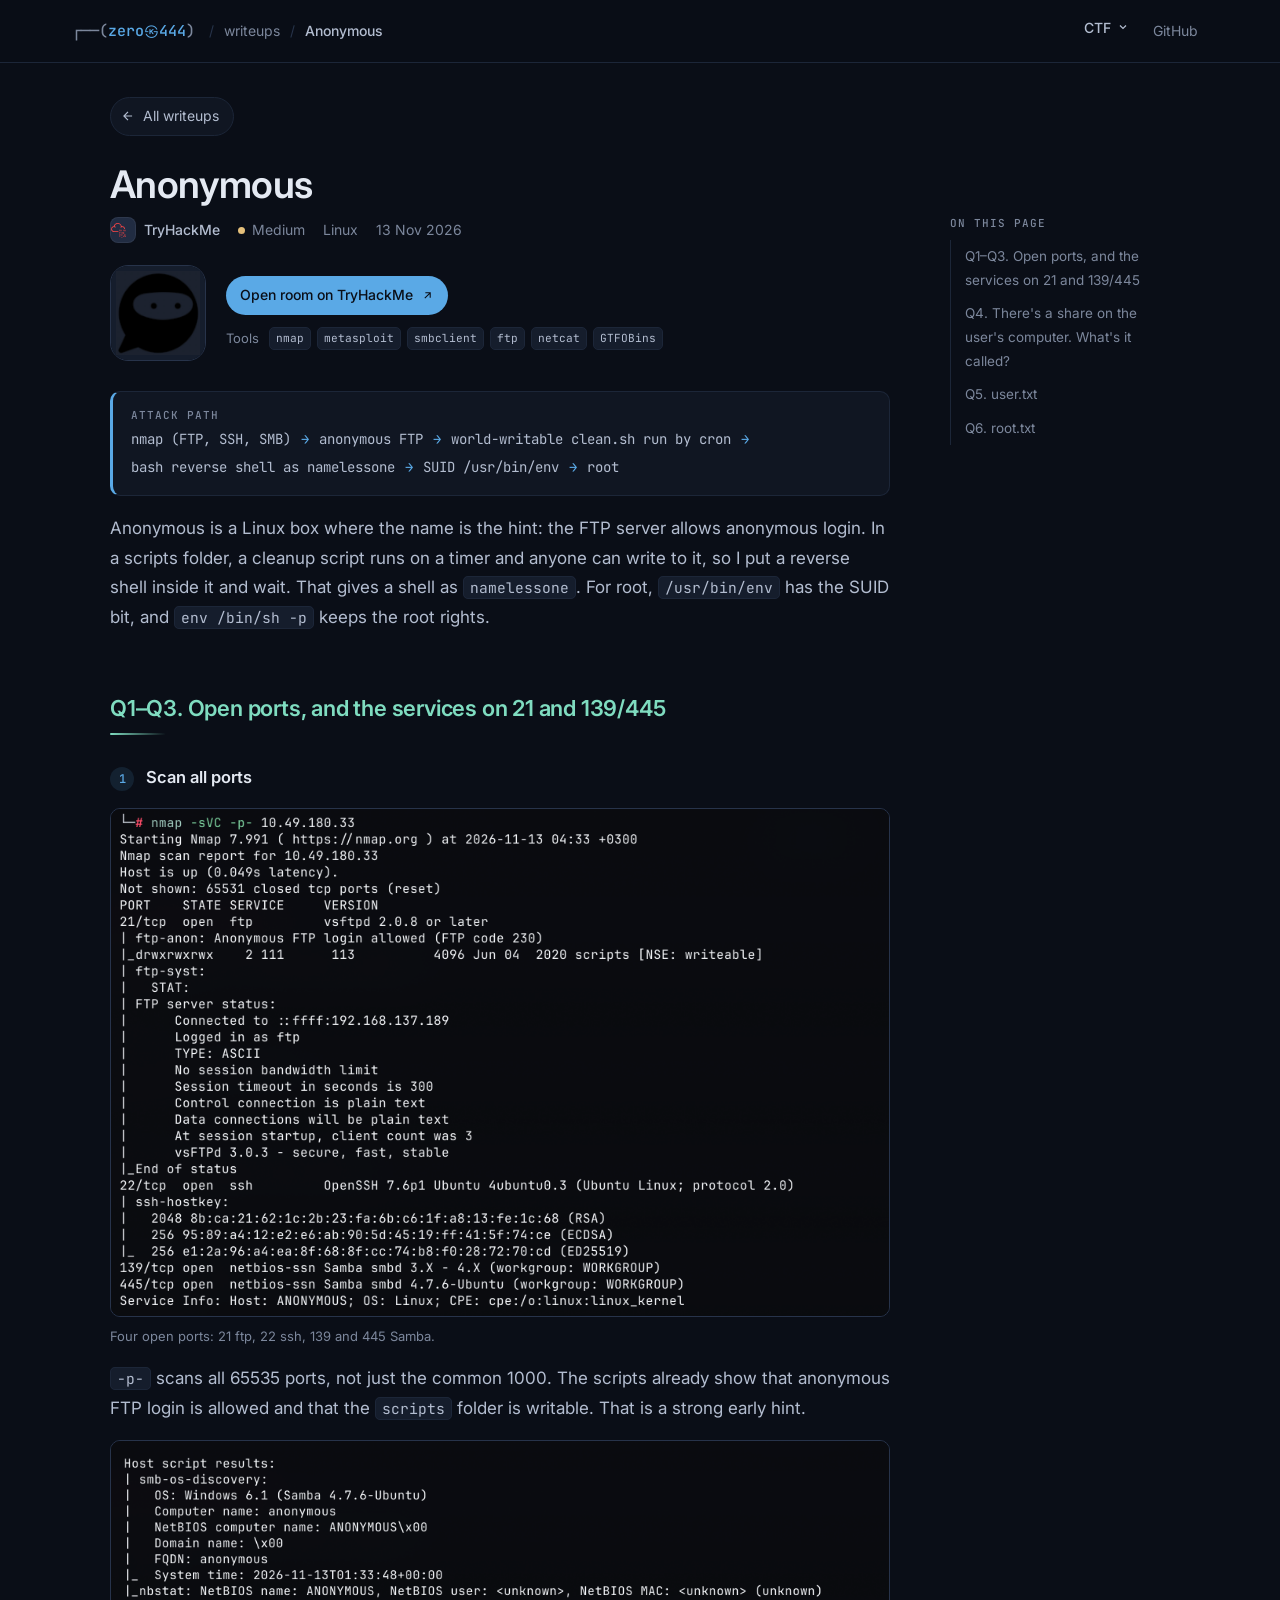
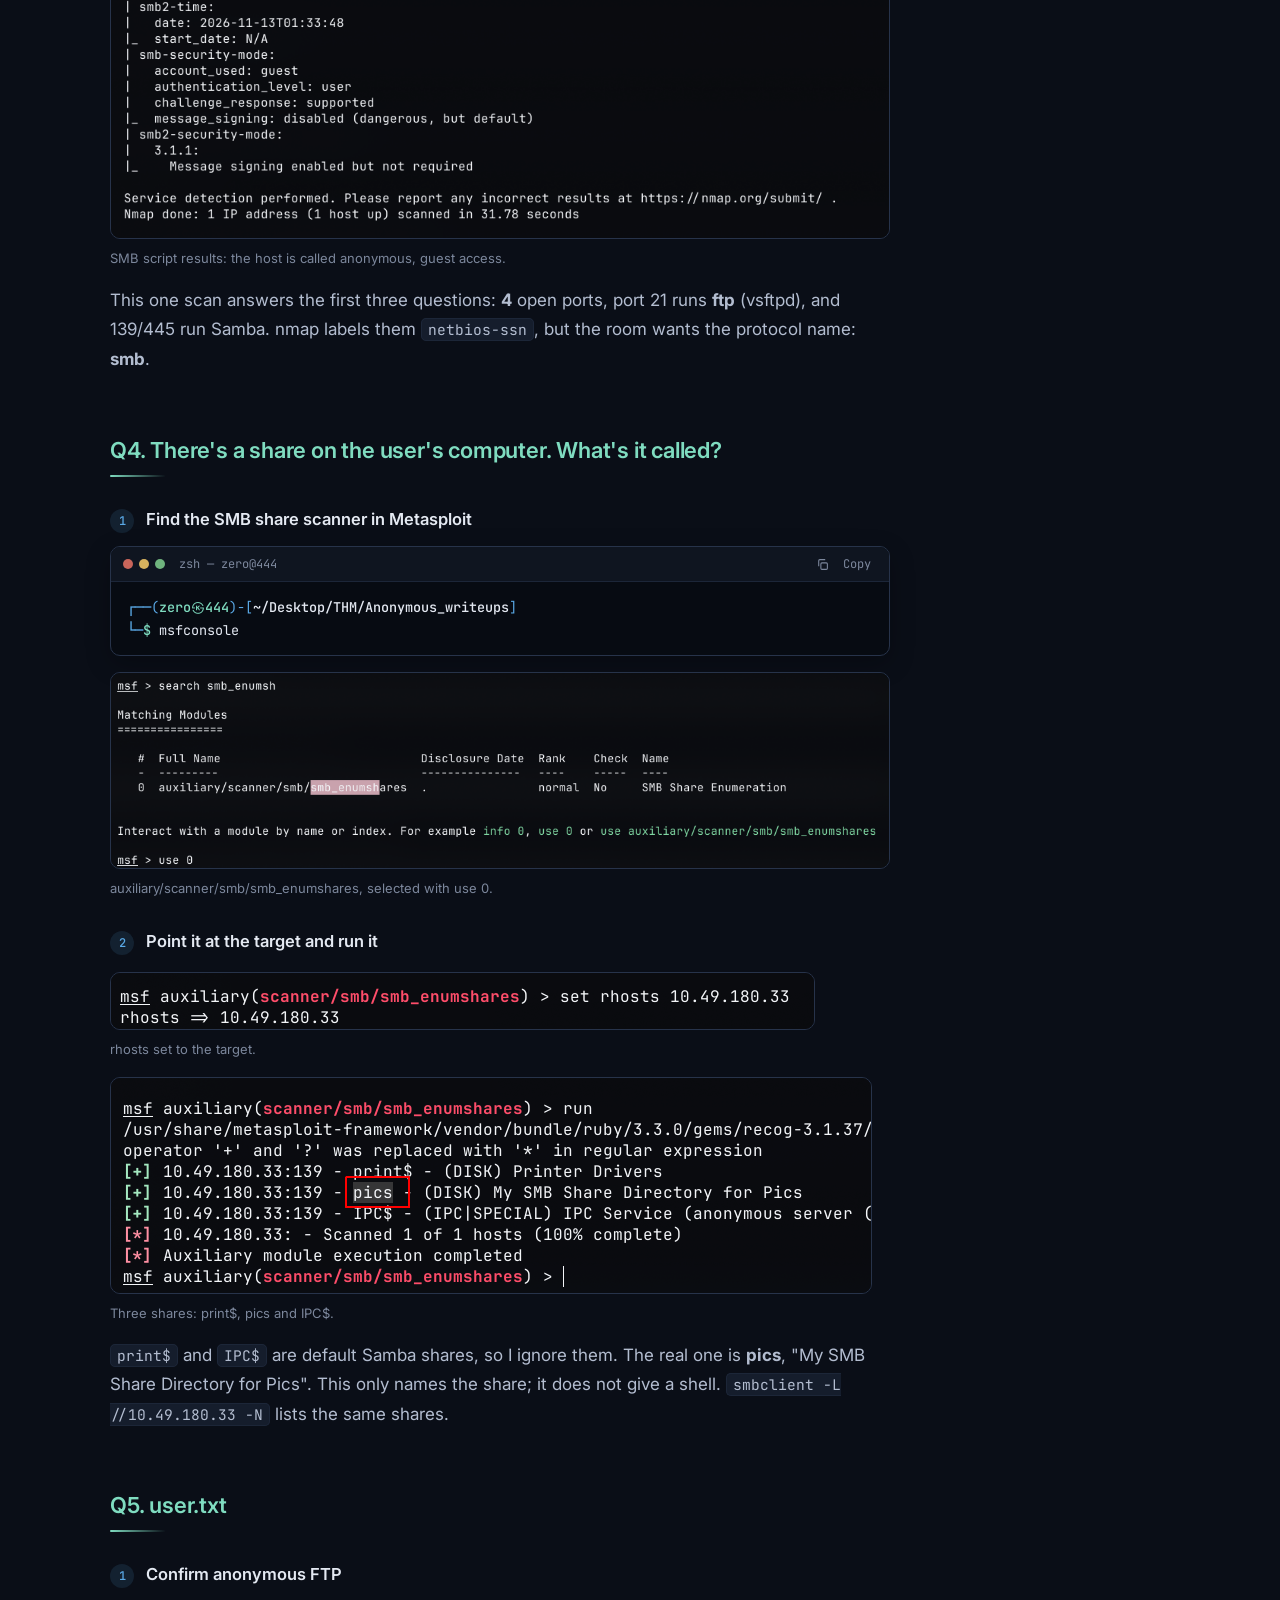
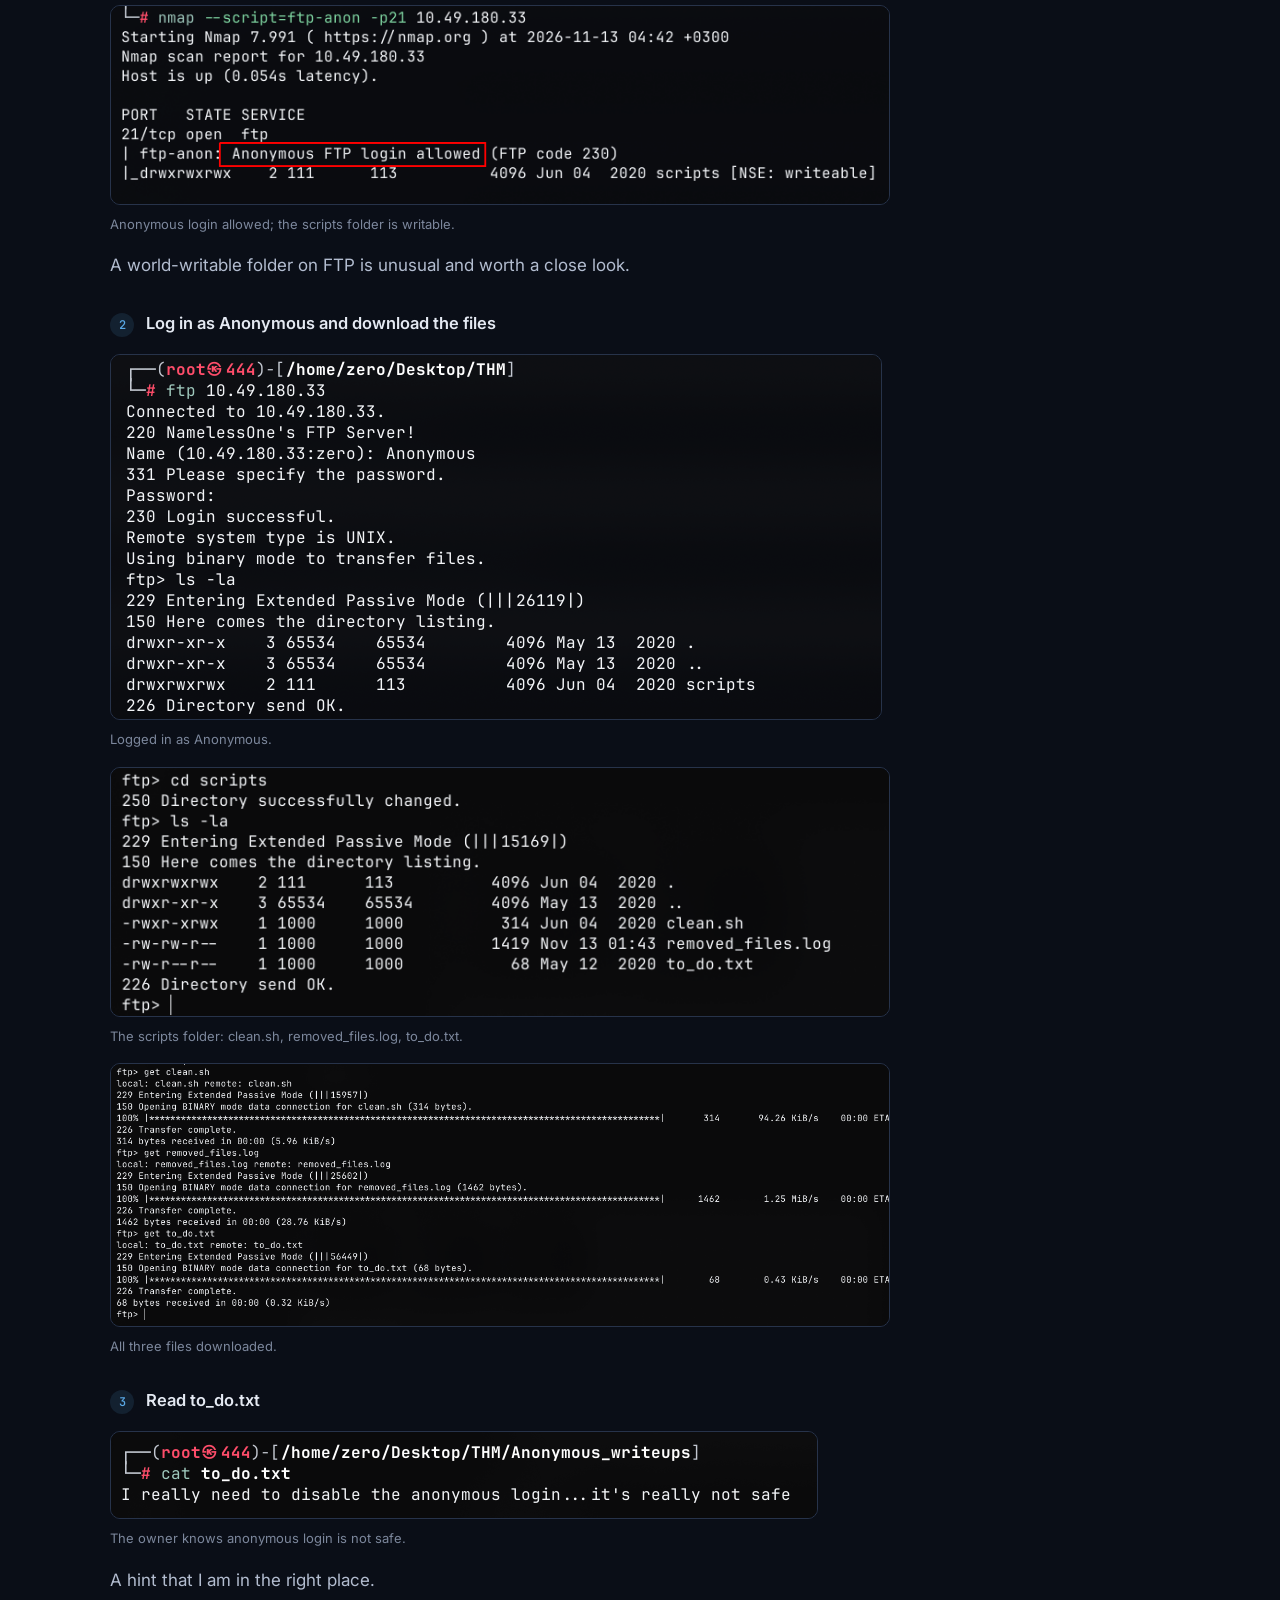
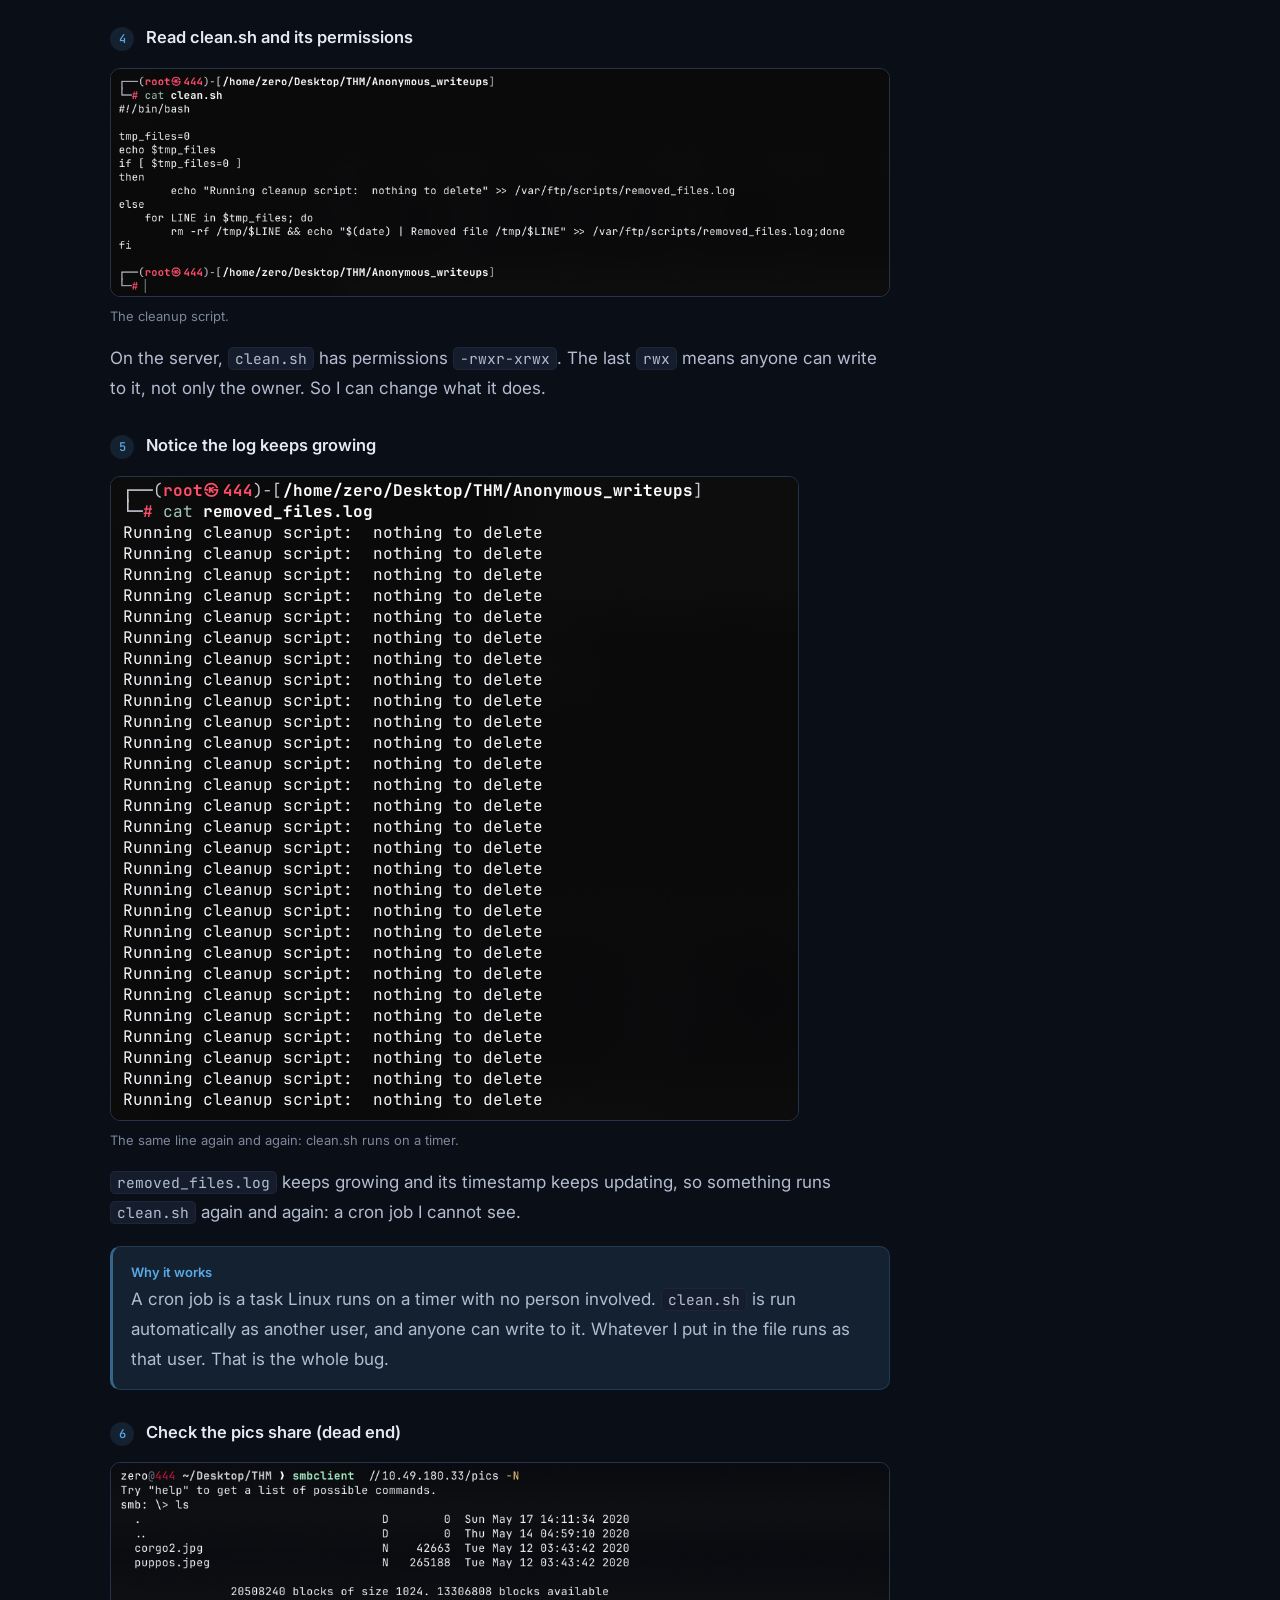
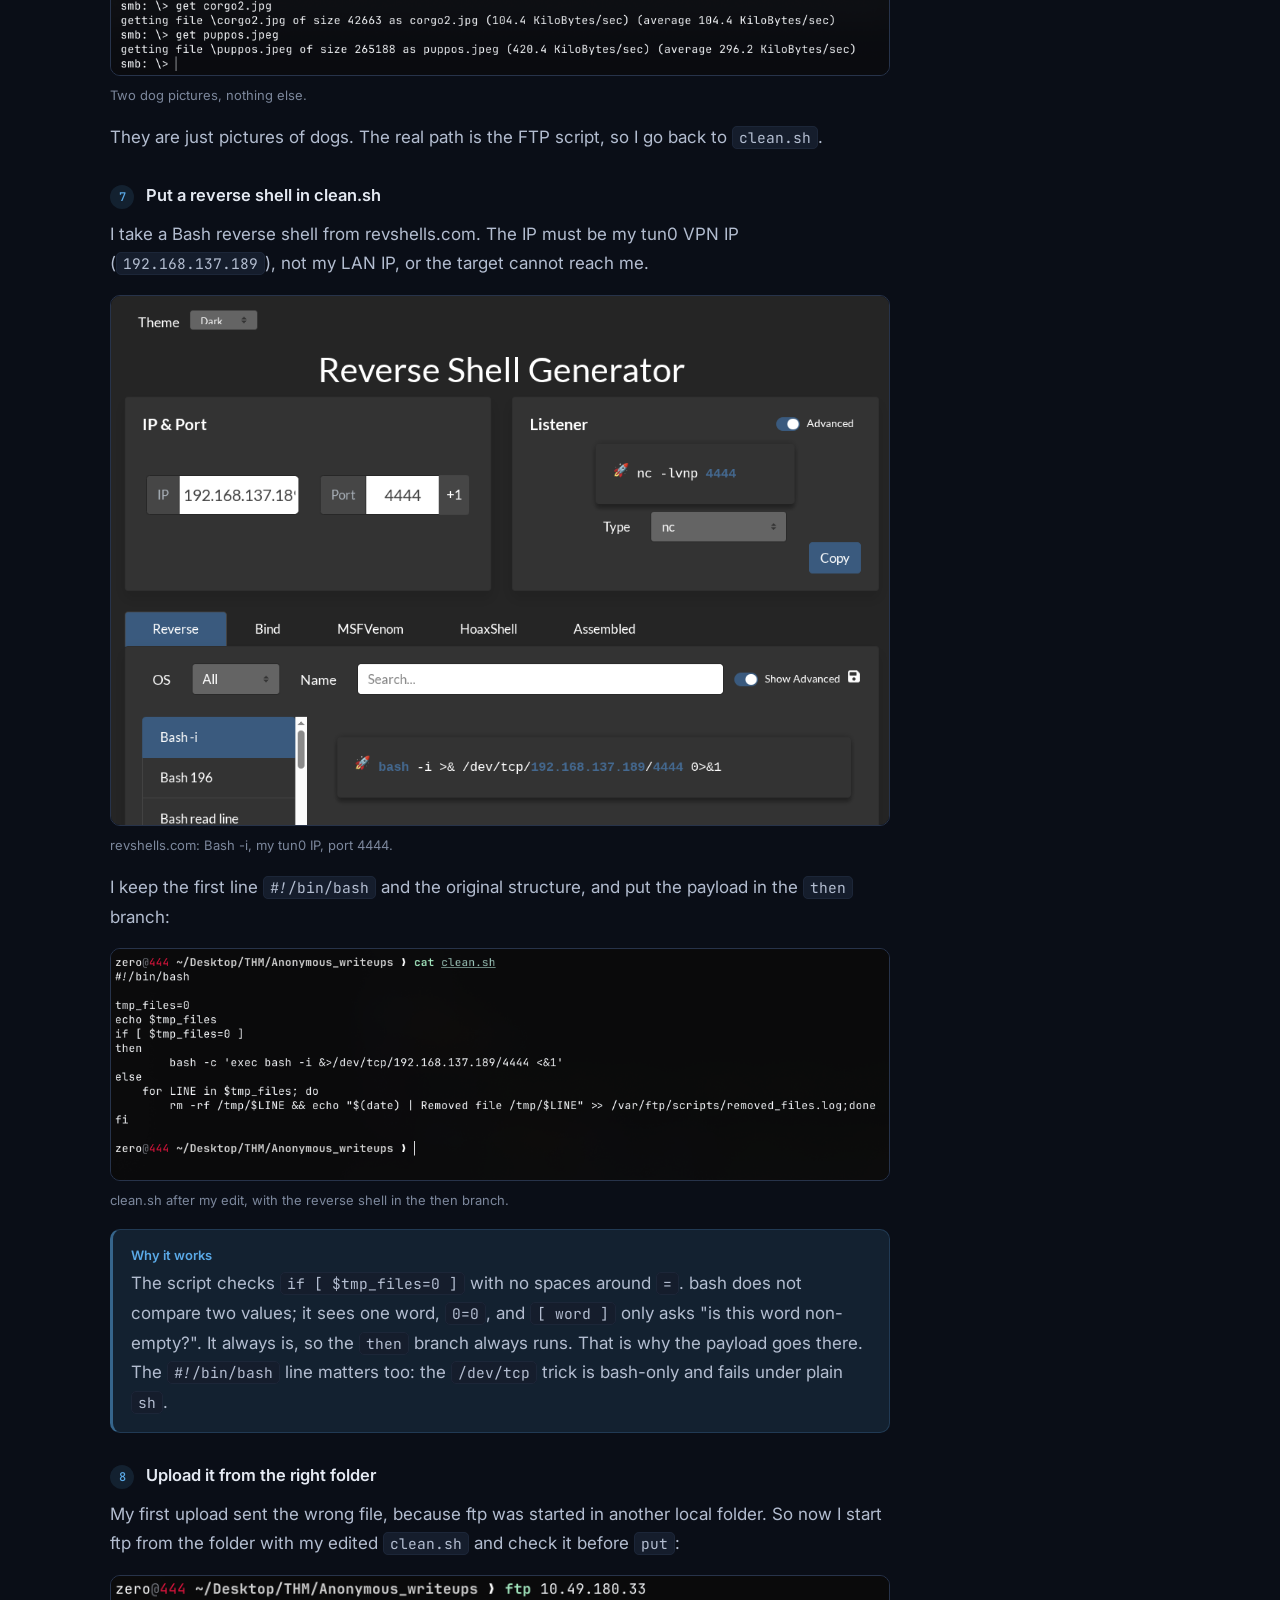
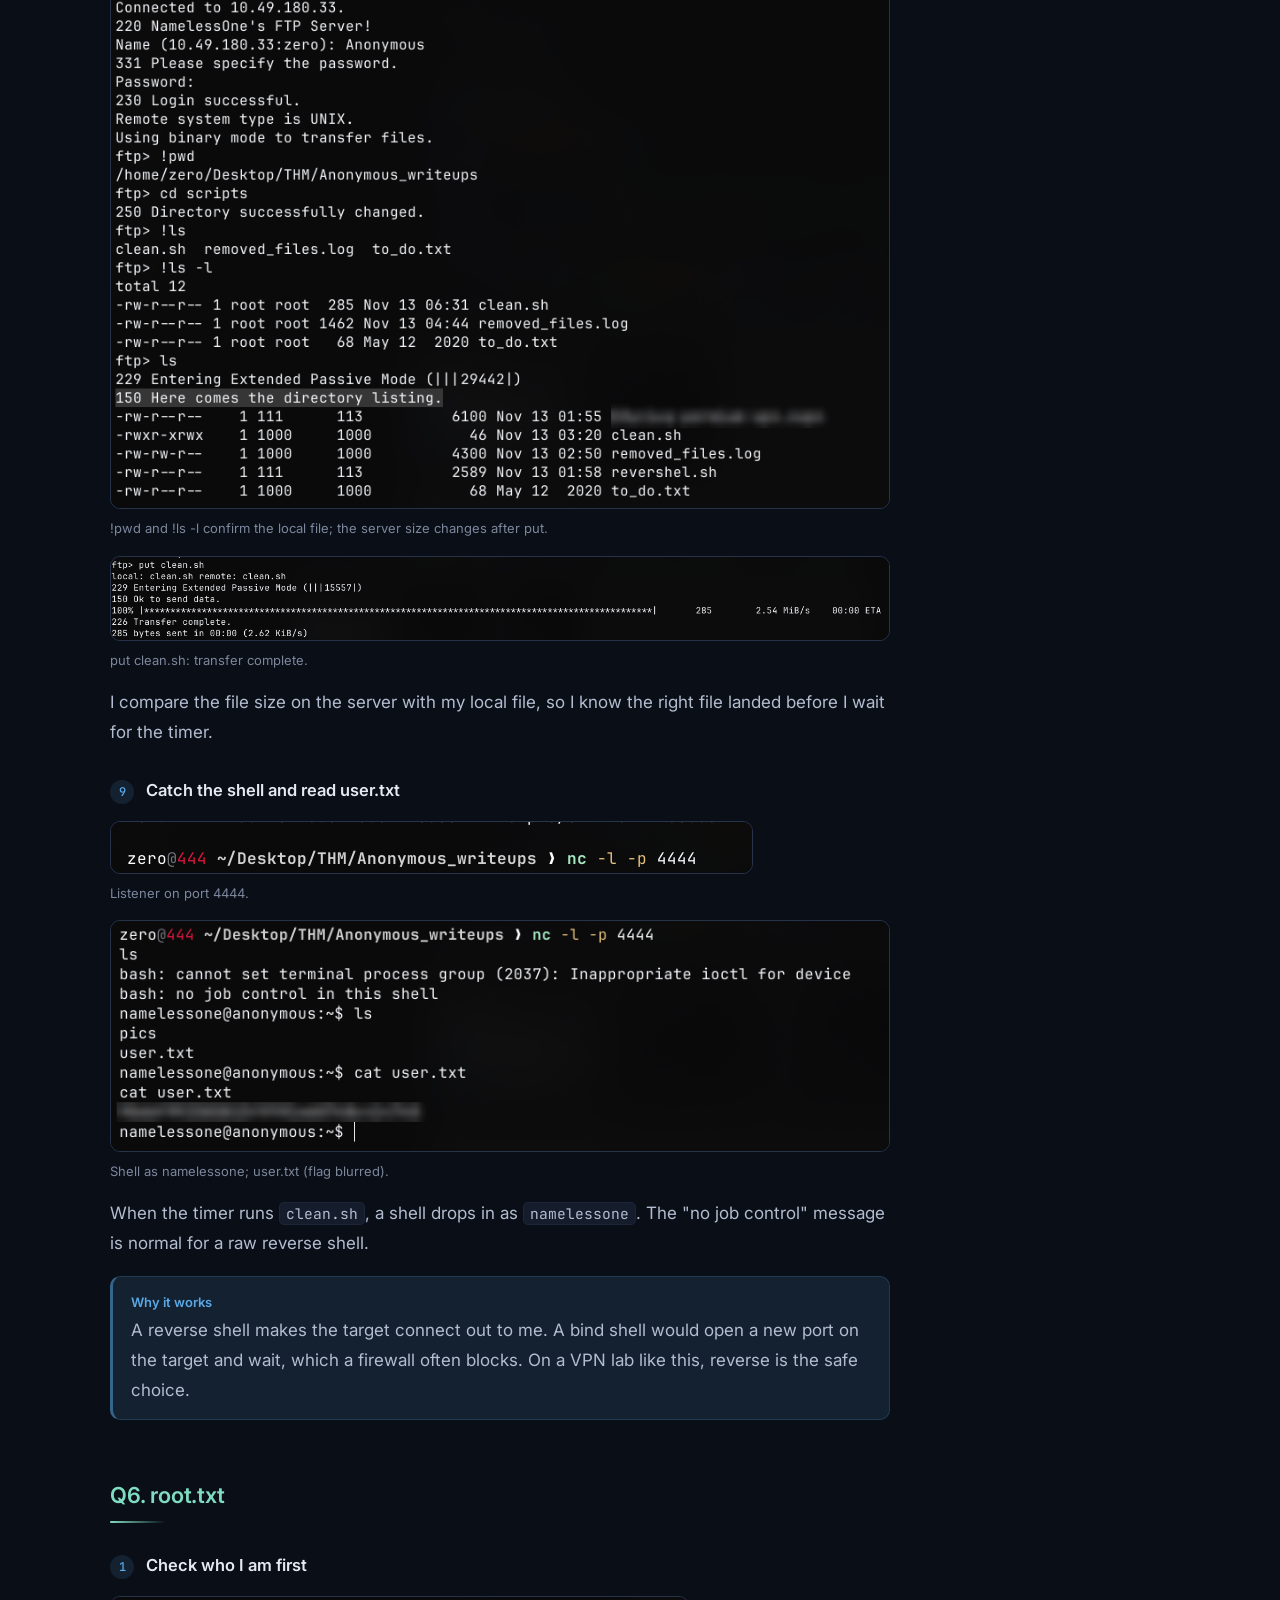
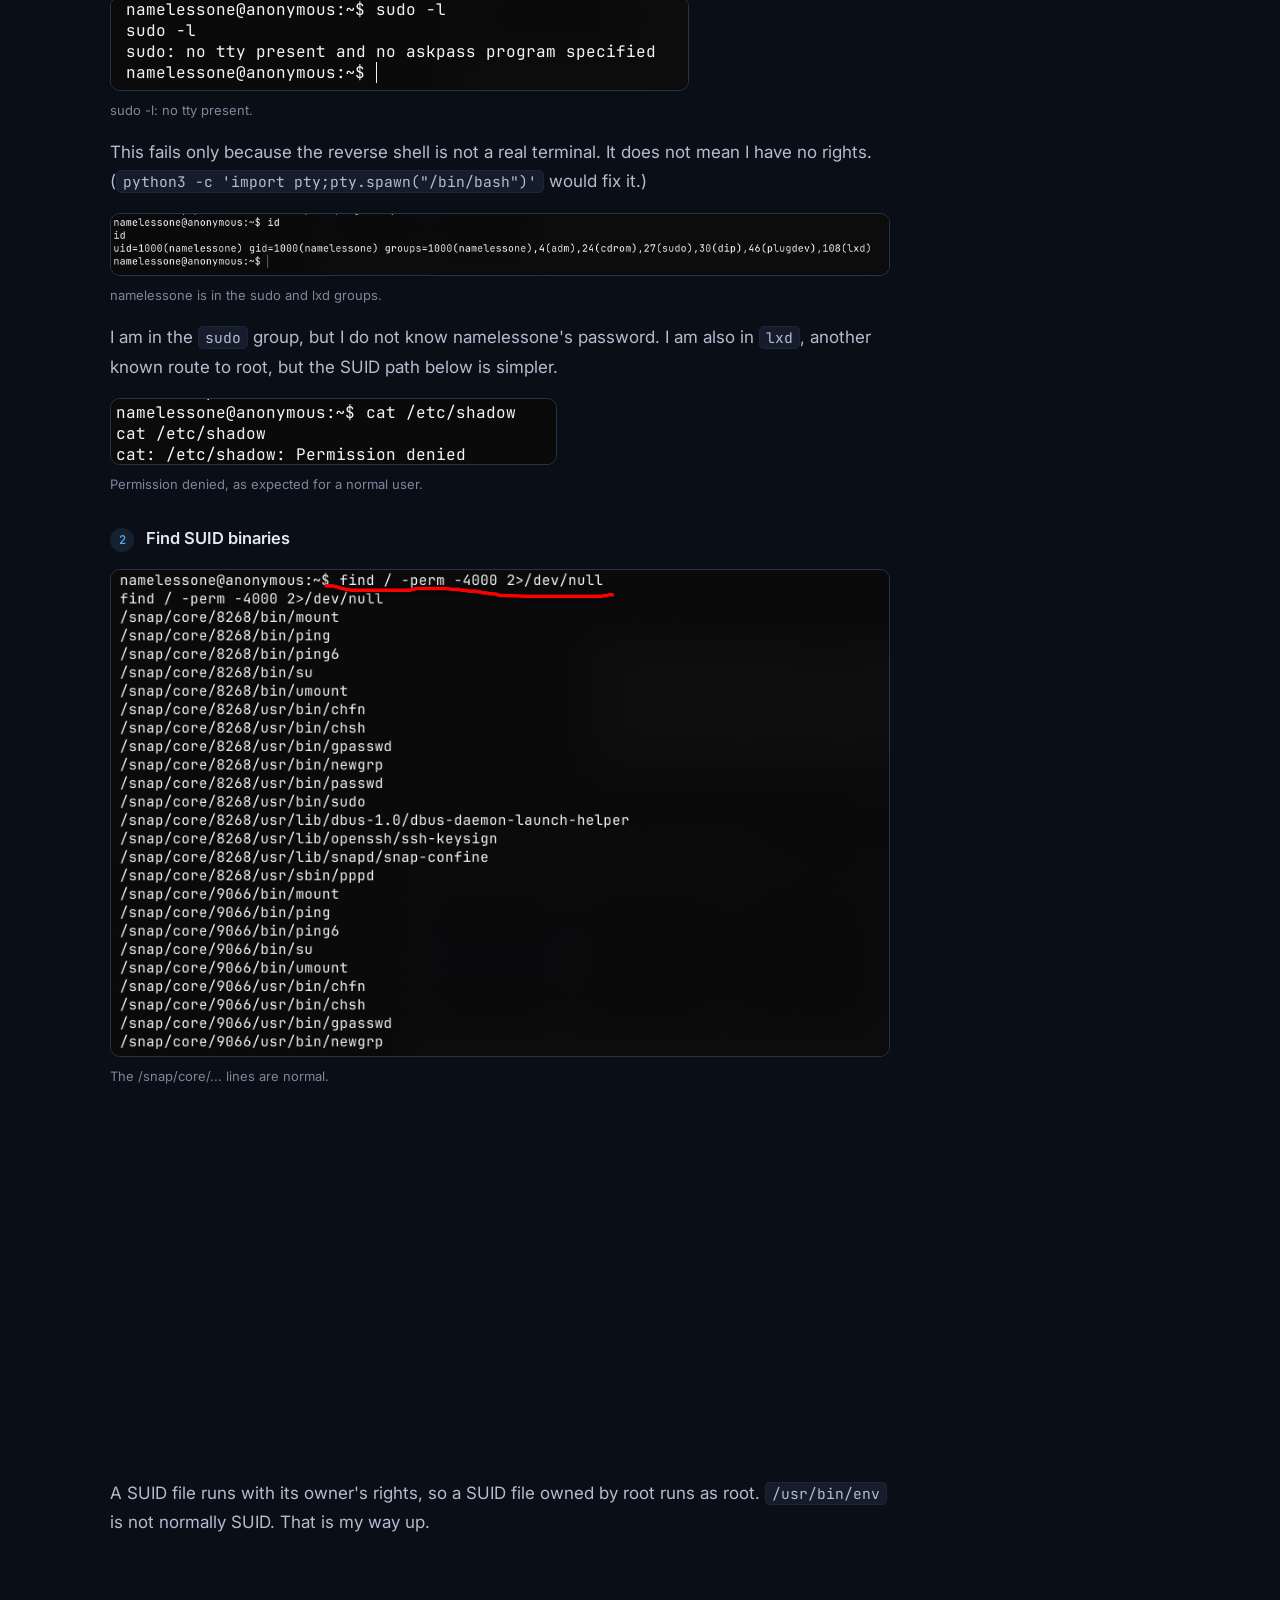
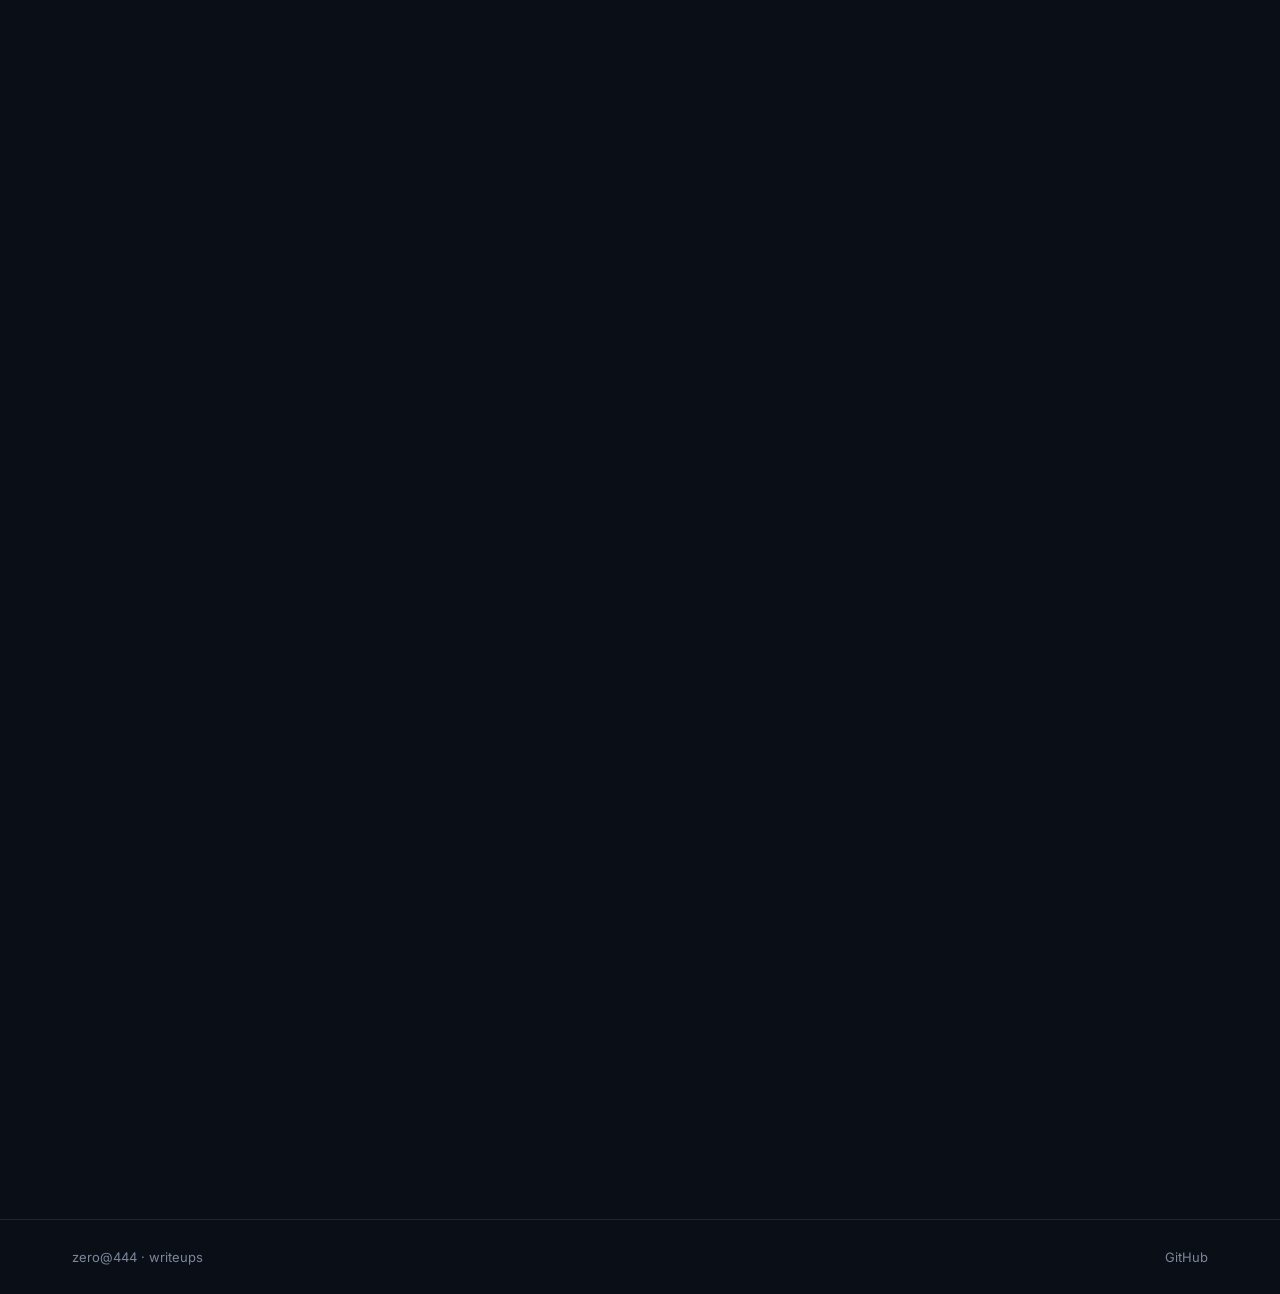
==== writeups/anonymous/index.html @ 29e6f842 "Add five writeups and the new Kali Night design Simple CTF, Anonymous, Easy Peasy, Fowsniff CTF and " ====
<!doctype html>
<html lang="en">
<head>
<meta charset="utf-8">
<meta name="viewport" content="width=device-width, initial-scale=1">
<title>Anonymous (TryHackMe) · zero@444</title>
<meta name="description" content="TryHackMe Anonymous walkthrough: anonymous FTP, a world-writable cron script turned into a bash reverse shell, SMB share enumeration, and SUID env to root.">
<link rel="canonical" href="https://10i-0.github.io/writeups/anonymous/">
<meta property="og:type" content="article">
<meta property="og:site_name" content="zero@444 writeups">
<meta property="og:title" content="Anonymous (TryHackMe) · zero@444">
<meta property="og:description" content="TryHackMe Anonymous walkthrough: anonymous FTP, a world-writable cron script turned into a bash reverse shell, SMB share enumeration, and SUID env to root.">
<meta property="og:url" content="https://10i-0.github.io/writeups/anonymous/">
<meta property="og:image" content="https://10i-0.github.io/images/anonymous/thumb.png">
<meta name="twitter:card" content="summary_large_image">
<link rel="icon" href="/assets/favicon.svg" type="image/svg+xml">
<link rel="preconnect" href="https://fonts.googleapis.com">
<link rel="preconnect" href="https://fonts.gstatic.com" crossorigin>
<link href="https://fonts.googleapis.com/css2?family=Inter:wght@400;500;600&family=JetBrains+Mono:wght@400;500&display=swap" rel="stylesheet">
<link rel="stylesheet" href="/assets/site.css">
<link rel="stylesheet" href="/assets/motion.css">
<script>document.documentElement.classList.add("js")</script>
</head>
<body>
<header><div class="in">
  <a class="me" href="/" aria-label="zero@444 home"><i>┌──(</i><span>zero㉿444</span><i>)</i></a>
  <div class="crumb"><i>/</i><a href="/">writeups</a><i>/</i><b>Anonymous</b></div>
  
  <nav class="links"><div class="dd"><button type="button" class="ddb" aria-haspopup="true">CTF<svg width="12" height="12" viewBox="0 0 24 24" fill="none" stroke="currentColor" stroke-width="2.4" aria-hidden="true"><path d="m6 9 6 6 6-6"/></svg></button>
    <div class="menu" role="menu"><a href="/" role="menuitem"><span class="pmark icon all"><i></i></span>All writeups<span class="n">6</span></a><a href="/?p=TryHackMe" role="menuitem"><span class="pmark icon" style="--pb:#212c42;--pf:#ff4545" title="TryHackMe" aria-label="TryHackMe"><i style="--pi:url(/assets/platforms/tryhackme.svg)"></i></span>TryHackMe<span class="n">6</span></a></div></div><a href="https://github.com/10i-0" target="_blank" rel="noopener">GitHub</a></nav>
  <div class="progress"></div>
</div></header>
<main class="page">
  <article>
    <a class="back" href="/"><svg width="14" height="14" viewBox="0 0 24 24" fill="none" stroke="currentColor" stroke-width="2" aria-hidden="true"><path d="M19 12H5M12 19l-7-7 7-7"/></svg>All writeups</a>
    <h1>Anonymous</h1>
    <div class="meta"><span class="pm"><span class="pmark icon big" style="--pb:#212c42;--pf:#ff4545" title="TryHackMe" aria-label="TryHackMe"><i style="--pi:url(/assets/platforms/tryhackme.svg)"></i></span><b>TryHackMe</b></span><span><span class="dot medium"></span>Medium</span><span>Linux</span><span><time datetime="2026-11-13">13 Nov 2026</time></span></div>
    <div class="roombox">
      <img class="room-thumb" src="/images/anonymous/thumb.png" alt="Anonymous">
      <div class="roominfo">
        <a class="openroom" href="https://tryhackme.com/room/anonymous" target="_blank" rel="noopener">Open room on TryHackMe<svg width="13" height="13" viewBox="0 0 24 24" fill="none" stroke="currentColor" stroke-width="2" aria-hidden="true"><path d="M7 17 17 7M8 7h9v9"/></svg></a>
        <div class="toolsline"><span>Tools</span><code>nmap</code> <code>metasploit</code> <code>smbclient</code> <code>ftp</code> <code>netcat</code> <code>GTFOBins</code></div>
      </div>
    </div>
    <div class="path"><div class="lbl">ATTACK PATH</div><ol><li>nmap (FTP, SSH, SMB)</li><li>anonymous FTP</li><li>world-writable clean.sh run by cron</li><li>bash reverse shell as namelessone</li><li>SUID /usr/bin/env</li><li>root</li></ol></div>
    <p class="summary">Anonymous is a Linux box where the name is the hint: the FTP server allows anonymous login. In a scripts folder, a cleanup script runs on a timer and anyone can write to it, so I put a reverse shell inside it and wait. That gives a shell as <code>namelessone</code>. For root, <code>/usr/bin/env</code> has the SUID bit, and <code>env /bin/sh -p</code> keeps the root rights.</p>
    <h2 id="q1"><a class="anchor" href="#q1" aria-label="Link to this section">#</a>Q1–Q3. Open ports, and the services on 21 and 139/445</h2><div class="step"><h3><span class="n">1</span>Scan all ports</h3><figure><button class="shot" type="button" data-zoom aria-label="Enlarge screenshot"><img src="/images/anonymous/nmap-full.png" alt="Four open ports: 21 ftp, 22 ssh, 139 and 445 Samba." loading="lazy"></button><figcaption>Four open ports: 21 ftp, 22 ssh, 139 and 445 Samba.</figcaption></figure><p><code>-p-</code> scans all 65535 ports, not just the common 1000. The scripts already show that anonymous FTP login is allowed and that the <code>scripts</code> folder is writable. That is a strong early hint.</p><figure><button class="shot" type="button" data-zoom aria-label="Enlarge screenshot"><img src="/images/anonymous/nmap-smb-scripts.png" alt="SMB script results: the host is called anonymous, guest access." loading="lazy"></button><figcaption>SMB script results: the host is called anonymous, guest access.</figcaption></figure><p>This one scan answers the first three questions: <strong>4</strong> open ports, port 21 runs <strong>ftp</strong> (vsftpd), and 139/445 run Samba. nmap labels them <code>netbios-ssn</code>, but the room wants the protocol name: <strong>smb</strong>.</p></div>
<h2 id="q4"><a class="anchor" href="#q4" aria-label="Link to this section">#</a>Q4. There's a share on the user's computer. What's it called?</h2><div class="step"><h3><span class="n">1</span>Find the SMB share scanner in Metasploit</h3><div class="term kali"><div class="tbar"><i></i><i></i><i></i><span class="tt">zsh — zero@444</span><button class="cp" type="button"><svg width="13" height="13" viewBox="0 0 24 24" fill="none" stroke="currentColor" stroke-width="2" aria-hidden="true"><rect x="9" y="9" width="12" height="12" rx="2"/><path d="M5 15V5a2 2 0 0 1 2-2h10"/></svg><span>Copy</span></button></div><pre><span class="pk">┌──(</span><span class="pu">zero㉿444</span><span class="pk">)-[</span><span class="pd">~/Desktop/THM/Anonymous_writeups</span><span class="pk">]</span>
<span class="pk">└─</span><span class="pu">$</span> <span class="cmdtext">msfconsole</span></pre></div><figure><button class="shot" type="button" data-zoom aria-label="Enlarge screenshot"><img src="/images/anonymous/msf-search.png" alt="auxiliary/scanner/smb/smb_enumshares, selected with use 0." loading="lazy"></button><figcaption>auxiliary/scanner/smb/smb_enumshares, selected with use 0.</figcaption></figure></div><div class="step"><h3><span class="n">2</span>Point it at the target and run it</h3><figure><button class="shot" type="button" data-zoom aria-label="Enlarge screenshot"><img src="/images/anonymous/msf-rhosts.png" alt="rhosts set to the target." loading="lazy"></button><figcaption>rhosts set to the target.</figcaption></figure><figure><button class="shot" type="button" data-zoom aria-label="Enlarge screenshot"><img src="/images/anonymous/msf-shares.png" alt="Three shares: print$, pics and IPC$." loading="lazy"></button><figcaption>Three shares: print$, pics and IPC$.</figcaption></figure><p><code>print$</code> and <code>IPC$</code> are default Samba shares, so I ignore them. The real one is <strong>pics</strong>, "My SMB Share Directory for Pics". This only names the share; it does not give a shell. <code>smbclient -L //10.49.180.33 -N</code> lists the same shares.</p></div>
<h2 id="q5"><a class="anchor" href="#q5" aria-label="Link to this section">#</a>Q5. user.txt</h2><div class="step"><h3><span class="n">1</span>Confirm anonymous FTP</h3><figure><button class="shot" type="button" data-zoom aria-label="Enlarge screenshot"><img src="/images/anonymous/nmap-ftp-anon.png" alt="Anonymous login allowed; the scripts folder is writable." loading="lazy"></button><figcaption>Anonymous login allowed; the scripts folder is writable.</figcaption></figure><p>A world-writable folder on FTP is unusual and worth a close look.</p></div><div class="step"><h3><span class="n">2</span>Log in as Anonymous and download the files</h3><figure><button class="shot" type="button" data-zoom aria-label="Enlarge screenshot"><img src="/images/anonymous/ftp-login.png" alt="Logged in as Anonymous." loading="lazy"></button><figcaption>Logged in as Anonymous.</figcaption></figure><figure><button class="shot" type="button" data-zoom aria-label="Enlarge screenshot"><img src="/images/anonymous/ftp-scripts.png" alt="The scripts folder: clean.sh, removed_files.log, to_do.txt." loading="lazy"></button><figcaption>The scripts folder: clean.sh, removed_files.log, to_do.txt.</figcaption></figure><figure><button class="shot" type="button" data-zoom aria-label="Enlarge screenshot"><img src="/images/anonymous/ftp-get.png" alt="All three files downloaded." loading="lazy"></button><figcaption>All three files downloaded.</figcaption></figure></div><div class="step"><h3><span class="n">3</span>Read to_do.txt</h3><figure><button class="shot" type="button" data-zoom aria-label="Enlarge screenshot"><img src="/images/anonymous/to-do.png" alt="The owner knows anonymous login is not safe." loading="lazy"></button><figcaption>The owner knows anonymous login is not safe.</figcaption></figure><p>A hint that I am in the right place.</p></div><div class="step"><h3><span class="n">4</span>Read clean.sh and its permissions</h3><figure><button class="shot" type="button" data-zoom aria-label="Enlarge screenshot"><img src="/images/anonymous/clean-sh.png" alt="The cleanup script." loading="lazy"></button><figcaption>The cleanup script.</figcaption></figure><p>On the server, <code>clean.sh</code> has permissions <code>-rwxr-xrwx</code>. The last <code>rwx</code> means anyone can write to it, not only the owner. So I can change what it does.</p></div><div class="step"><h3><span class="n">5</span>Notice the log keeps growing</h3><figure><button class="shot" type="button" data-zoom aria-label="Enlarge screenshot"><img src="/images/anonymous/removed-log.png" alt="The same line again and again: clean.sh runs on a timer." loading="lazy"></button><figcaption>The same line again and again: clean.sh runs on a timer.</figcaption></figure><p><code>removed_files.log</code> keeps growing and its timestamp keeps updating, so something runs <code>clean.sh</code> again and again: a cron job I cannot see.</p><div class="why"><b>Why it works</b><p>A cron job is a task Linux runs on a timer with no person involved. <code>clean.sh</code> is run automatically as another user, and anyone can write to it. Whatever I put in the file runs as that user. That is the whole bug.</p></div></div><div class="step"><h3><span class="n">6</span>Check the pics share (dead end)</h3><figure><button class="shot" type="button" data-zoom aria-label="Enlarge screenshot"><img src="/images/anonymous/smb-pics.png" alt="Two dog pictures, nothing else." loading="lazy"></button><figcaption>Two dog pictures, nothing else.</figcaption></figure><p>They are just pictures of dogs. The real path is the FTP script, so I go back to <code>clean.sh</code>.</p></div><div class="step"><h3><span class="n">7</span>Put a reverse shell in clean.sh</h3><p>I take a Bash reverse shell from revshells.com. The IP must be my tun0 VPN IP (<code>192.168.137.189</code>), not my LAN IP, or the target cannot reach me.</p><figure><button class="shot" type="button" data-zoom aria-label="Enlarge screenshot"><img src="/images/anonymous/revshells.png" alt="revshells.com: Bash -i, my tun0 IP, port 4444." loading="lazy"></button><figcaption>revshells.com: Bash -i, my tun0 IP, port 4444.</figcaption></figure><p>I keep the first line <code>#!/bin/bash</code> and the original structure, and put the payload in the <code>then</code> branch:</p><figure><button class="shot" type="button" data-zoom aria-label="Enlarge screenshot"><img src="/images/anonymous/clean-sh-edited.png" alt="clean.sh after my edit, with the reverse shell in the then branch." loading="lazy"></button><figcaption>clean.sh after my edit, with the reverse shell in the then branch.</figcaption></figure><div class="why"><b>Why it works</b><p>The script checks <code>if [ $tmp_files=0 ]</code> with no spaces around <code>=</code>. bash does not compare two values; it sees one word, <code>0=0</code>, and <code>[ word ]</code> only asks "is this word non-empty?". It always is, so the <code>then</code> branch always runs. That is why the payload goes there. The <code>#!/bin/bash</code> line matters too: the <code>/dev/tcp</code> trick is bash-only and fails under plain <code>sh</code>.</p></div></div><div class="step"><h3><span class="n">8</span>Upload it from the right folder</h3><p>My first upload sent the wrong file, because ftp was started in another local folder. So now I start ftp from the folder with my edited <code>clean.sh</code> and check it before <code>put</code>:</p><figure><button class="shot" type="button" data-zoom aria-label="Enlarge screenshot"><img src="/images/anonymous/ftp-put-check.png" alt="!pwd and !ls -l confirm the local file; the server size changes after put." loading="lazy"></button><figcaption>!pwd and !ls -l confirm the local file; the server size changes after put.</figcaption></figure><figure><button class="shot" type="button" data-zoom aria-label="Enlarge screenshot"><img src="/images/anonymous/ftp-put.png" alt="put clean.sh: transfer complete." loading="lazy"></button><figcaption>put clean.sh: transfer complete.</figcaption></figure><p>I compare the file size on the server with my local file, so I know the right file landed before I wait for the timer.</p></div><div class="step"><h3><span class="n">9</span>Catch the shell and read user.txt</h3><figure><button class="shot" type="button" data-zoom aria-label="Enlarge screenshot"><img src="/images/anonymous/listener.png" alt="Listener on port 4444." loading="lazy"></button><figcaption>Listener on port 4444.</figcaption></figure><figure><button class="shot" type="button" data-zoom aria-label="Enlarge screenshot"><img src="/images/anonymous/user-flag.png" alt="Shell as namelessone; user.txt (flag blurred)." loading="lazy"></button><figcaption>Shell as namelessone; user.txt (flag blurred).</figcaption></figure><p>When the timer runs <code>clean.sh</code>, a shell drops in as <code>namelessone</code>. The "no job control" message is normal for a raw reverse shell.</p><div class="why"><b>Why it works</b><p>A reverse shell makes the target connect out to me. A bind shell would open a new port on the target and wait, which a firewall often blocks. On a VPN lab like this, reverse is the safe choice.</p></div></div>
<h2 id="q6"><a class="anchor" href="#q6" aria-label="Link to this section">#</a>Q6. root.txt</h2><div class="step"><h3><span class="n">1</span>Check who I am first</h3><figure><button class="shot" type="button" data-zoom aria-label="Enlarge screenshot"><img src="/images/anonymous/sudo-l.png" alt="sudo -l: no tty present." loading="lazy"></button><figcaption>sudo -l: no tty present.</figcaption></figure><p>This fails only because the reverse shell is not a real terminal. It does not mean I have no rights. (<code>python3 -c 'import pty;pty.spawn("/bin/bash")'</code> would fix it.)</p><figure><button class="shot" type="button" data-zoom aria-label="Enlarge screenshot"><img src="/images/anonymous/id.png" alt="namelessone is in the sudo and lxd groups." loading="lazy"></button><figcaption>namelessone is in the sudo and lxd groups.</figcaption></figure><p>I am in the <code>sudo</code> group, but I do not know namelessone's password. I am also in <code>lxd</code>, another known route to root, but the SUID path below is simpler.</p><figure><button class="shot" type="button" data-zoom aria-label="Enlarge screenshot"><img src="/images/anonymous/shadow.png" alt="Permission denied, as expected for a normal user." loading="lazy"></button><figcaption>Permission denied, as expected for a normal user.</figcaption></figure></div><div class="step"><h3><span class="n">2</span>Find SUID binaries</h3><figure><button class="shot" type="button" data-zoom aria-label="Enlarge screenshot"><img src="/images/anonymous/suid-find.png" alt="The /snap/core/... lines are normal." loading="lazy"></button><figcaption>The /snap/core/... lines are normal.</figcaption></figure><figure><button class="shot" type="button" data-zoom aria-label="Enlarge screenshot"><img src="/images/anonymous/suid-env.png" alt="/usr/bin/env has the SUID bit. That is not normal." loading="lazy"></button><figcaption>/usr/bin/env has the SUID bit. That is not normal.</figcaption></figure><p>A SUID file runs with its owner's rights, so a SUID file owned by root runs as root. <code>/usr/bin/env</code> is not normally SUID. That is my way up.</p></div><div class="step"><h3><span class="n">3</span>Look up env on GTFOBins</h3><figure><button class="shot" type="button" data-zoom aria-label="Enlarge screenshot"><img src="/images/anonymous/gtfobins-env.png" alt="GTFOBins, env, SUID tab: env /bin/sh -p." loading="lazy"></button><figcaption>GTFOBins, env, SUID tab: env /bin/sh -p.</figcaption></figure><div class="why"><b>Why it works</b><p>The <code>-p</code> flag is the key. Without it, the shell drops the root rights it got from SUID and I stay namelessone.</p></div></div><div class="step"><h3><span class="n">4</span>Become root</h3><figure><button class="shot" type="button" data-zoom aria-label="Enlarge screenshot"><img src="/images/anonymous/env-root.png" alt="whoami: root." loading="lazy"></button><figcaption>whoami: root.</figcaption></figure></div><div class="step"><h3><span class="n">5</span>Read root.txt</h3><figure><button class="shot" type="button" data-zoom aria-label="Enlarge screenshot"><img src="/images/anonymous/root-flag.png" alt="root.txt (flag blurred)." loading="lazy"></button><figcaption>root.txt (flag blurred).</figcaption></figure></div>
  </article>
  <aside class="toc"><b>ON THIS PAGE</b><a href="#q1">Q1–Q3. Open ports, and the services on 21 and 139/445</a><a href="#q4">Q4. There's a share on the user's computer. What's it called?</a><a href="#q5">Q5. user.txt</a><a href="#q6">Q6. root.txt</a></aside>
</main>
<footer><div class="wrap"><span>zero@444 · writeups</span><a href="https://github.com/10i-0" target="_blank" rel="noopener">GitHub</a></div></footer>
<script src="/assets/site.js" defer></script>
</body>
</html>
---- assets/site.css ----
:root,[data-theme="kali"]{
  --bg:#0a0e17; --surface:#101622; --raise:#151d2c; --line:#1c2638; --line2:#27334a;
  --text:#e4e9f2; --soft:#b3bdd0; --muted:#7c879c; --acc:#5aa9e6; --acc-rgb:90,169,230;
  --q:#7fdcc0; --code:#070b12; --term-bar:#0f1520;
  --easy:#7fdcc0; --medium:#e5c07b; --hard:#e57b72;
}
:root{--acc-dim:rgba(var(--acc-rgb),.12)}
*{box-sizing:border-box}
html{scroll-behavior:smooth;scroll-padding-top:84px}
body{margin:0;background:var(--bg);color:var(--text);font:17px/1.75 Inter,system-ui,sans-serif;-webkit-font-smoothing:antialiased}
a{color:inherit;text-decoration:none}
::selection{background:var(--acc-dim);color:var(--text)}
code,pre,kbd,.mono{font-family:"JetBrains Mono",monospace}
:not(pre)>code{font-size:.86em;background:var(--raise);border:1px solid var(--line);padding:1px 6px;border-radius:5px;color:var(--soft)}
kbd{font-size:11px;border:1px solid var(--line2);border-bottom-width:2px;border-radius:4px;padding:0 5px;color:var(--muted)}
.wrap{max-width:780px;margin:0 auto;padding:0 22px}

/* ---------- top bar ---------- */
header{position:sticky;top:0;z-index:30;background:color-mix(in srgb,var(--bg) 88%,transparent);backdrop-filter:blur(10px);border-bottom:1px solid var(--line)}
header .in{max-width:1180px;margin:0 auto;padding:0 22px;height:62px;display:flex;align-items:center;gap:14px}
.me{font:500 15px "JetBrains Mono";white-space:nowrap}
.me span{color:var(--acc)}
.me i{font-style:normal;color:var(--muted)}
.crumb{display:flex;align-items:center;gap:10px;color:var(--muted);font-size:14px;min-width:0}
.crumb i{font-style:normal;color:var(--line2)}
.crumb b{font-weight:500;color:var(--soft);white-space:nowrap;overflow:hidden;text-overflow:ellipsis}
.links{margin-left:auto;display:flex;gap:4px}
.links a{color:var(--muted);font-size:14px;padding:6px 10px;border-radius:7px}
.links a:hover,.links a.on{color:var(--text);background:var(--surface)}
.progress{position:absolute;left:0;bottom:-1px;height:2px;width:0;background:var(--acc);transition:width .1s}

/* ---------- home ---------- */
.intro{padding:64px 0 30px}
.prompt{font:14px "JetBrains Mono";color:var(--soft);margin-bottom:14px}
.prompt .pk{color:var(--muted)}.prompt .pu{color:var(--acc);margin-right:2px}
.cur{display:inline-block;width:8px;height:15px;background:var(--acc);margin-left:6px;vertical-align:-2px;animation:blink 1.1s steps(1) infinite}
@keyframes blink{50%{opacity:0}}
@media (prefers-reduced-motion:reduce){.cur{animation:none}}
.hsearch{position:relative;display:flex;align-items:center;margin-left:auto}
.hsearch svg{position:absolute;left:10px;color:var(--muted);pointer-events:none}
.hsearch input{width:170px;background:var(--surface);border:1px solid var(--line);border-radius:8px;padding:6px 10px 6px 30px;color:var(--text);font:13px Inter;transition:width .2s,border-color .15s}
.hsearch input:focus{outline:none;width:230px;border-color:var(--acc)}
.hsearch + .links{margin-left:6px}
.intro h1{font-size:32px;font-weight:600;letter-spacing:-.4px;margin:0 0 6px}
.intro p{color:var(--muted);margin:0}
.counts{margin-top:14px;font-size:14px;color:var(--muted)}
.counts b{color:var(--soft);font-weight:500}
.tools{display:flex;flex-direction:column;gap:14px;margin:10px 0 6px}
.searchbox{position:relative}
.searchbox input{width:100%;background:var(--surface);border:1px solid var(--line);border-radius:10px;padding:11px 14px 11px 40px;color:var(--text);font:15px Inter}
.searchbox input:focus{outline:none;border-color:var(--acc);box-shadow:0 0 0 3px var(--acc-dim)}
.searchbox svg{position:absolute;left:13px;top:50%;transform:translateY(-50%);color:var(--muted)}
.searchbox kbd{position:absolute;right:12px;top:50%;transform:translateY(-50%)}
.filters{display:flex;gap:8px;flex-wrap:wrap}
.filters button{background:none;border:1px solid var(--line);color:var(--muted);font:500 13px Inter;padding:5px 12px;border-radius:999px;cursor:pointer}
.filters button span{color:var(--line2);margin-left:4px}
.filters button:hover{color:var(--text)}
.filters button.on{color:var(--text);border-color:var(--acc);background:var(--acc-dim)}
.filters button.on span{color:var(--acc)}
.year{font:500 13px "JetBrains Mono";color:var(--muted);margin:34px 0 4px;letter-spacing:.5px}
.list{list-style:none;margin:0;padding:0}
.item>a{display:grid;grid-template-columns:56px 1fr auto;gap:18px;align-items:baseline;padding:18px 12px;margin:0 -12px;border-radius:10px;transition:background .15s}
.item .main{display:block}
.item>a{align-items:center}
.item>a:hover,.item>a:focus-visible{background:var(--surface);outline:none}
.item{position:relative}
.item + .item::before{content:"";position:absolute;left:12px;right:12px;top:0;border-top:1px solid var(--line);transition:opacity .15s}
.item:hover::before,.item:hover + .item::before{opacity:0}
.item .d{font:13px "JetBrains Mono";color:var(--muted)}
.item .t{font-weight:600;display:inline}
.item>a:hover .t{color:var(--acc)}
.item .c{display:block;color:var(--muted);font-size:14px;margin-top:3px}
.item .m{display:flex;align-items:center;gap:8px;font-size:13px;color:var(--muted);white-space:nowrap}
.dot{width:7px;height:7px;border-radius:50%;display:inline-block}
.dot.easy{background:var(--easy)}.dot.medium{background:var(--medium)}.dot.hard{background:var(--hard)}
.empty{color:var(--muted);padding:40px 0;text-align:center;display:none}

/* ---------- writeup ---------- */
.page{max-width:1180px;margin:0 auto;padding:0 22px;display:grid;grid-template-columns:minmax(0,780px) 220px;gap:60px;justify-content:center}
article{padding:34px 0 40px;min-width:0}
.back{display:inline-flex;align-items:center;gap:8px;color:var(--soft);font-size:14px;background:var(--surface);border:1px solid var(--line);padding:6px 14px 6px 10px;border-radius:999px;cursor:pointer;transition:all .15s}
.back:hover{color:var(--text);border-color:var(--line2);transform:translateX(-2px)}
article h1{font-size:38px;font-weight:600;letter-spacing:-.6px;margin:26px 0 10px;line-height:1.2}
.meta{display:flex;flex-wrap:wrap;gap:6px 18px;color:var(--muted);font-size:14px}
.meta span{display:inline-flex;align-items:center;gap:7px}
.meta b{color:var(--soft);font-weight:500}
.tags{display:flex;gap:6px;flex-wrap:wrap;margin-top:14px}
.tags a{font:12px "JetBrains Mono";color:var(--muted);background:var(--surface);border:1px solid var(--line);padding:2px 8px;border-radius:6px}
.path{margin:30px 0 6px;padding:16px 18px;background:var(--surface);border:1px solid var(--line);border-left:3px solid var(--acc);border-radius:10px}
.path .lbl{font:500 11px "JetBrains Mono";color:var(--muted);letter-spacing:1px;margin-bottom:6px}
.path ol{list-style:none;margin:0;padding:0;display:flex;flex-wrap:wrap;gap:6px 0;font:14px/1.6 "JetBrains Mono";color:var(--soft)}
.path li:not(:last-child)::after{content:"→";color:var(--acc);margin:0 10px}
.summary{color:var(--soft);margin:18px 0 0}
.tags a:hover{color:var(--acc);border-color:var(--acc)}
.roombox{display:flex;gap:18px;align-items:center;flex-wrap:wrap;margin:22px 0 0}
.roombox .room{margin:0}
.roominfo{display:flex;flex-direction:column;gap:12px;align-items:flex-start}
.openroom{display:inline-flex;align-items:center;gap:8px;font-size:14px;font-weight:500;color:var(--bg);background:var(--acc);padding:7px 14px;border-radius:999px;transition:filter .15s}
.openroom:hover{filter:brightness(1.1)}
.toolsline{display:flex;flex-wrap:wrap;gap:6px;align-items:center;font-size:13px;color:var(--muted)}
.toolsline span{margin-right:4px}
.tagcloud{display:flex;flex-wrap:wrap;gap:10px;padding-bottom:60px}
.tagcloud a{font:14px "JetBrains Mono";color:var(--soft);background:var(--surface);border:1px solid var(--line);padding:6px 12px;border-radius:8px}
.tagcloud a span{color:var(--muted);margin-left:8px;font-size:12px}
.tagcloud a:hover{border-color:var(--acc);color:var(--acc)}
a.inline{color:var(--acc)}
[hidden]{display:none!important}
.room{display:block;margin:22px 0 0;max-width:560px;width:100%;border-radius:12px;border:1px solid var(--line)}
h2{font-size:22px;font-weight:600;letter-spacing:-.2px;margin:56px 0 6px;position:relative}
article h2{color:var(--q)}
.toc a.on{color:var(--q);border-left-color:var(--q)}
h2 .anchor{position:absolute;left:-24px;color:var(--line2);opacity:0;transition:opacity .15s;font-weight:400}
h2:hover .anchor{opacity:1}
h2 .anchor:hover{color:var(--acc)}
.step{margin:28px 0}
.step h3{font-size:16.5px;font-weight:600;margin:0 0 8px;display:flex;gap:12px;align-items:baseline}
.step h3 .n{flex:none;width:24px;height:24px;border-radius:50%;background:var(--acc-dim);color:var(--acc);font:500 12px/24px "JetBrains Mono";text-align:center;transform:translateY(-1px)}
.step p{margin:10px 0;color:var(--soft)}
.code{border:1px solid var(--line);border-radius:10px;overflow:hidden;margin:12px 0;background:var(--code)}
.code .bar{display:flex;align-items:center;justify-content:space-between;padding:6px 12px;border-bottom:1px solid var(--line);background:var(--surface)}
.code .bar span{font:12px "JetBrains Mono";color:var(--muted)}
.code button{background:none;border:0;color:var(--muted);font:500 12px Inter;cursor:pointer;display:inline-flex;gap:6px;align-items:center;padding:2px 4px}
.code button:hover{color:var(--acc)}
.code pre{margin:0;padding:14px 16px;overflow-x:auto;font-size:14px;line-height:1.65;color:var(--text)}
.code.out pre{color:var(--muted);font-size:13px}
.code pre.wrap{white-space:pre-wrap;word-break:break-all}
.code .hl{color:var(--acc)}
.code .pr{color:var(--muted);user-select:none}

/* terminal blocks (look like the zsh window on my machine) */
.term{border:1px solid var(--line2);border-radius:10px;overflow:hidden;margin:12px 0;background:var(--code);box-shadow:0 8px 24px rgba(0,0,0,.25)}
.term .tbar{display:flex;align-items:center;gap:6px;padding:8px 12px;background:var(--term-bar);border-bottom:1px solid var(--line)}
.term .tbar i{width:10px;height:10px;border-radius:50%;background:#2c323a}
.term .tbar i:nth-child(1){background:#c9655a}.term .tbar i:nth-child(2){background:#d6b25e}.term .tbar i:nth-child(3){background:#6fb47e}
.term .tbar span{margin-left:8px;font:12px "JetBrains Mono";color:var(--muted)}
.term .tbar button{margin-left:auto;background:none;border:0;color:var(--muted);font:500 12px Inter;cursor:pointer;display:inline-flex;gap:6px;align-items:center}
.term .tbar button:hover{color:var(--acc)}
.term pre{margin:0;padding:14px 16px;overflow-x:auto;font:13.5px/1.65 "JetBrains Mono";color:var(--text)}
.term pre.wrap{white-space:pre-wrap;word-break:break-all}
.term .pk{color:#5aa9e6}.term .pu{color:#7fdcc0;font-weight:500}.term .pd{color:var(--text);font-weight:500}
.term .ps{color:#8cc9a0}
.term .pr{color:#e07a6e;font-weight:500}
.term .o{color:#9aa3ad}
.term .hl{color:var(--acc)}
.term.panel{background:var(--code)}
figure{margin:16px 0}
.shot{display:block;padding:0;font:inherit;color:inherit;border:1px solid var(--line2);border-radius:10px;overflow:hidden;cursor:zoom-in;background:var(--code);transition:border-color .15s;width:fit-content;max-width:100%}
.shot img{display:block;max-width:100%;height:auto}
.shot:hover{border-color:var(--acc)}
.shot .win{display:flex;gap:6px;padding:9px 12px;border-bottom:1px solid var(--line);background:var(--surface)}
.shot .win i{width:9px;height:9px;border-radius:50%;background:var(--line2)}
.shot pre{margin:0;padding:14px 16px;font:13px/1.65 "JetBrains Mono";color:#aeb6c2;overflow-x:auto}
.shot .ok{color:var(--easy)}
.shot.img{width:fit-content;max-width:100%;background:var(--code)}
.shot.img img{display:block;max-width:100%;height:auto}
figure:has(.shot.img) figcaption{text-align:left}
.lightbox .shot.img{width:auto;max-width:min(1200px,100%)}
.lightbox .shot.img img{max-height:88vh;width:auto;max-width:100%}
figcaption{font-size:13px;color:var(--muted);margin-top:8px;text-align:left}
.why{margin:18px 0;padding:14px 18px;border-radius:10px;background:var(--acc-dim);border:1px solid rgba(var(--acc-rgb),.2)}
.why b{display:block;font-size:13px;font-weight:600;color:var(--acc);margin-bottom:2px}
.why p{margin:0;color:var(--soft)}
table{width:100%;border-collapse:collapse;font-size:15px;margin:12px 0}
th{text-align:left;font-weight:500;color:var(--muted);font-size:13px;padding:8px 12px;border-bottom:1px solid var(--line2)}
td{padding:11px 12px;border-bottom:1px solid var(--line);color:var(--soft);vertical-align:top}
.lessons{padding-left:0;list-style:none}
.lessons li{position:relative;padding-left:22px;margin:10px 0;color:var(--soft)}
.lessons li::before{content:"";position:absolute;left:4px;top:.75em;width:6px;height:6px;border-radius:50%;background:var(--acc)}

.placeholder{margin:34px 0;padding:22px;border:1px dashed var(--line2);border-radius:12px;color:var(--muted);text-align:center}

/* table of contents */
.toc{position:sticky;top:96px;align-self:start;padding-top:120px;font-size:13.5px}
.toc b{display:block;font:500 11px "JetBrains Mono";color:var(--muted);letter-spacing:1px;margin-bottom:10px}
.toc a{display:block;color:var(--muted);padding:5px 0 5px 14px;border-left:1px solid var(--line);transition:color .15s,border-color .15s}
.toc a:hover{color:var(--text)}
.toc a.on{color:var(--acc);border-left-color:var(--acc)}

footer{border-top:1px solid var(--line);margin-top:40px}
footer .wrap{max-width:1180px;padding:26px 22px;display:flex;justify-content:space-between;color:var(--muted);font-size:13px}
footer a:hover{color:var(--acc)}

/* zoom */
.lightbox{position:fixed;inset:0;z-index:60;background:rgba(8,9,11,.9);display:none;align-items:center;justify-content:center;padding:24px;cursor:zoom-out}

.lightbox img{max-width:min(1200px,100%);max-height:90vh;border-radius:10px;border:1px solid var(--line2)}
.lightbox .shot pre{font-size:15px}

.view{display:none}.view.on{display:block}
@media (max-width:1100px){.page{grid-template-columns:minmax(0,780px)}.toc{display:none}}
@media (max-width:640px){
  .item>a{grid-template-columns:48px 1fr auto;gap:14px}
  .item .thumb{width:48px;height:48px}
  .roombox .room{max-width:100%}
  body{font-size:16px}
  .crumb{display:none}
  .hsearch input{width:110px}.hsearch input:focus{width:140px}
  .links a[href^="https"]{display:none}
  .intro{padding:40px 0 20px}.intro h1{font-size:27px}
  .item .d{order:3;font-size:12px}.item .m{order:2;margin-top:6px}
  article h1{font-size:29px}
  h2 .anchor{display:none}
  .searchbox kbd{display:none}
}

/* list: room thumbnail + platform mark */
.item .thumb{width:56px;height:56px;border-radius:12px;object-fit:cover;border:1px solid var(--line2);background:var(--raise)}
.item .main{display:flex;flex-direction:column;gap:2px}
.item .d{font:12.5px "JetBrains Mono";color:var(--muted);width:auto}
.item .t{font-size:17px}
.pmark{display:inline-grid;place-items:center;min-width:38px;height:24px;padding:0 7px;border-radius:7px;background:var(--pb);color:var(--pf);font:700 11px "JetBrains Mono";letter-spacing:.5px;border:1px solid rgba(255,255,255,.06)}
.pmark.big{min-width:34px;height:22px;font-size:10.5px}
.meta .pm{gap:8px}
.roombox{align-items:center}
.room-thumb{width:96px;height:96px;border-radius:18px;object-fit:cover;border:1px solid var(--line2);background:var(--raise)}
.roombox{flex-wrap:nowrap;gap:20px}
.roominfo{flex:1;min-width:0}
@media (max-width:640px){.room-thumb{width:72px;height:72px;border-radius:14px}}
.pmark.icon{min-width:0;width:30px;height:30px;padding:0;border-radius:9px}
.pmark.icon i{width:21px;height:21px;background:var(--pf);-webkit-mask:var(--pi) center/contain no-repeat;mask:var(--pi) center/contain no-repeat}
.pmark.icon.big{width:26px;height:26px;border-radius:8px}.pmark.icon.big i{width:15px;height:15px}

/* CTF menu in the header */
.dd{position:relative}
.ddb{display:inline-flex;align-items:center;gap:6px;background:none;border:0;color:var(--soft);font:500 14px Inter;padding:6px 10px;border-radius:7px;cursor:pointer}
.ddb:hover,.dd.open .ddb{color:var(--text);background:var(--surface)}
.dd.open .ddb svg,.dd:hover .ddb svg{transform:rotate(180deg)}
.ddb svg{transition:transform .15s}
.menu{position:absolute;right:0;top:calc(100% + 6px);min-width:220px;background:var(--surface);border:1px solid var(--line2);border-radius:12px;padding:6px;box-shadow:0 16px 40px rgba(0,0,0,.45);opacity:0;visibility:hidden;transform:translateY(-4px);transition:opacity .15s,transform .15s,visibility .15s}
.dd:hover .menu,.dd.open .menu{opacity:1;visibility:visible;transform:none}
.dd::after{content:"";position:absolute;left:0;right:0;top:100%;height:8px}
.menu a{display:flex;align-items:center;gap:10px;padding:8px 10px;border-radius:8px;color:var(--soft);font-size:14px}
.menu a:hover{background:var(--raise);color:var(--text)}
.menu .n{margin-left:auto;font:12px "JetBrains Mono";color:var(--muted)}
.menu .pmark.icon{width:26px;height:26px;border-radius:8px}.menu .pmark.icon i{width:16px;height:16px}
.pmark.icon.all{--pb:var(--raise);--pf:var(--acc);--pi:url("data:image/svg+xml,%3Csvg xmlns='http://www.w3.org/2000/svg' viewBox='0 0 24 24'%3E%3Cpath d='M4 5h16v3H4zm0 5.5h16v3H4zM4 16h16v3H4z'/%3E%3C/svg%3E")}
.pmark.icon.all i{-webkit-mask-image:var(--pi);mask-image:var(--pi)}

/* home intro */
.hero{padding:48px 0 18px}

/* home intro: smooth entrance */
.hero{position:relative;padding:72px 0 30px}
.hero .glow{position:absolute;left:-120px;top:-40px;width:520px;height:320px;border-radius:50%;background:radial-gradient(closest-side,rgba(var(--acc-rgb),.16),transparent);filter:blur(10px);pointer-events:none;z-index:-1;animation:breathe 7s ease-in-out infinite}
@keyframes breathe{50%{transform:translate(40px,10px) scale(1.08);opacity:.75}}
.grad{font-size:44px!important;letter-spacing:-1px!important;background:linear-gradient(90deg,#e4e9f2 0%,#9cc9f0 45%,#7fdcc0 70%,#e4e9f2 100%);background-size:220% auto;-webkit-background-clip:text;background-clip:text;color:transparent;animation:shine 9s linear infinite}
@keyframes shine{to{background-position:220% center}}
.hero .prompt,.hero h1,.hero p{opacity:0;transform:translateY(10px);animation:rise .7s cubic-bezier(.2,.7,.2,1) forwards}
.hero .prompt{animation-delay:.05s}.hero h1{animation-delay:.9s}.hero p{animation-delay:1.15s}
@keyframes rise{to{opacity:1;transform:none}}
.year-group .item{opacity:0;transform:translateY(8px);animation:rise .6s cubic-bezier(.2,.7,.2,1) forwards}
.year-group .item:nth-child(1){animation-delay:1.3s}.year-group .item:nth-child(2){animation-delay:1.38s}.year-group .item:nth-child(3){animation-delay:1.46s}.year-group .item:nth-child(4){animation-delay:1.54s}.year-group .item:nth-child(5){animation-delay:1.62s}.year-group .item:nth-child(n+6){animation-delay:1.7s}
.year-group .year{opacity:0;animation:rise .6s 1.25s forwards}
.item>a{transition:background .2s,transform .2s}
.item>a:hover{transform:translateX(4px)}
.item .thumb{transition:transform .25s,box-shadow .25s}
.item>a:hover .thumb{transform:scale(1.06);box-shadow:0 6px 20px rgba(var(--acc-rgb),.25)}
@media (max-width:640px){.grad{font-size:32px!important}}
@media (prefers-reduced-motion:reduce){.hero .prompt,.hero h1,.hero p,.year-group .item,.year-group .year{animation:none;opacity:1;transform:none}.grad,.hero .glow{animation:none}}
html,body{overflow-x:clip}
---- assets/motion.css ----
/* zero@444 writeups: motion layer. Everything stays visible without JS
   (reveal styles only apply under html.js) and calm under reduced motion. */

/* smooth page-to-page fade (browsers that support cross-document view transitions) */
@view-transition { navigation: auto; }
::view-transition-old(root) { animation: vt-out .18s ease both; }
::view-transition-new(root) { animation: vt-in .28s ease both; }
@keyframes vt-out { to { opacity: 0; } }
@keyframes vt-in { from { opacity: 0; transform: translateY(6px); } }

/* thin themed scrollbar */
html { scrollbar-width: thin; scrollbar-color: var(--line2) transparent; }
::-webkit-scrollbar { width: 9px; height: 9px }
::-webkit-scrollbar-thumb { background: var(--line2); border-radius: 9px; border: 2px solid var(--bg) }
::-webkit-scrollbar-thumb:hover { background: var(--muted) }

/* header: gains depth after scrolling; reading bar glows */
header { transition: box-shadow .3s, background .3s; }
header.scrolled { box-shadow: 0 10px 30px rgba(0,0,0,.35); }
.progress { height: 2px; background: linear-gradient(90deg, var(--acc), var(--q)); box-shadow: 0 0 10px rgba(var(--acc-rgb),.6); transition: width .12s linear; }
.me span { transition: text-shadow .3s }
.me:hover span { text-shadow: 0 0 12px rgba(var(--acc-rgb),.7) }

/* keyboard focus */
:focus-visible { outline: 2px solid var(--acc); outline-offset: 3px; border-radius: 6px }

/* ---------- writeup page header: staggered entrance ---------- */
html.js article > .back,
html.js article > h1,
html.js article > .meta,
html.js article > .roombox,
html.js article > .path,
html.js article > .summary { opacity: 0; transform: translateY(12px); animation: up .7s cubic-bezier(.2,.7,.2,1) forwards; }
html.js article > .back { animation-delay: .02s }
html.js article > h1 { animation-delay: .08s }
html.js article > .meta { animation-delay: .16s }
html.js article > .roombox { animation-delay: .24s }
html.js article > .path { animation-delay: .32s }
html.js article > .summary { animation-delay: .42s }
@keyframes up { to { opacity: 1; transform: none } }

/* title: soft light sweep once on load */
article > h1 { position: relative; background: linear-gradient(100deg, var(--text) 40%, #bfe1ff 50%, var(--text) 60%); background-size: 250% 100%; background-position: 100% 0; -webkit-background-clip: text; background-clip: text; color: transparent; }
html.js article > h1 { animation: up .7s .08s cubic-bezier(.2,.7,.2,1) forwards, sweep 1.6s .7s ease forwards; }
@keyframes sweep { to { background-position: 0 0 } }

/* room thumbnail floats a little, button gets a light sweep */
.room-thumb { transition: transform .35s cubic-bezier(.2,.7,.2,1), box-shadow .35s }
.room-thumb:hover { transform: translateY(-3px) rotate(-1.5deg); box-shadow: 0 12px 30px rgba(var(--acc-rgb),.25) }
.openroom { position: relative; overflow: hidden; transition: transform .2s, box-shadow .2s, filter .2s }
.openroom::after { content: ""; position: absolute; inset: 0; background: linear-gradient(110deg, transparent 30%, rgba(255,255,255,.45) 50%, transparent 70%); transform: translateX(-120%); }
.openroom:hover { transform: translateY(-1px); box-shadow: 0 8px 22px rgba(var(--acc-rgb),.35) }
.openroom:hover::after { transform: translateX(120%); transition: transform .7s ease }
.openroom svg { transition: transform .2s }
.openroom:hover svg { transform: translate(2px,-2px) }
.toolsline code { transition: border-color .2s, color .2s }
.toolsline code:hover { border-color: var(--acc); color: var(--text) }

/* attack path: each hop lights up in turn */
html.js .path li { opacity: 0; transform: translateX(-6px); animation: hop .45s cubic-bezier(.2,.7,.2,1) forwards; }
@keyframes hop { to { opacity: 1; transform: none } }

/* ---------- reveal on scroll ---------- */
html.js .rv { opacity: 0; transform: translateY(18px); transition: opacity .7s cubic-bezier(.2,.7,.2,1), transform .7s cubic-bezier(.2,.7,.2,1); }
html.js .rv.in { opacity: 1; transform: none }

/* question headings: an underline draws itself */
article h2 { padding-bottom: 8px }
article h2::after { content: ""; position: absolute; left: 0; bottom: 0; height: 2px; width: 56px; border-radius: 2px; background: linear-gradient(90deg, var(--q), transparent); transform-origin: left; }
html.js article h2.rv::after { transform: scaleX(0); transition: transform .9s .25s cubic-bezier(.2,.7,.2,1) }
html.js article h2.rv.in::after { transform: scaleX(1) }

/* step number badge pops in */
html.js .step.rv h3 .n { transform: scale(.4); transition: transform .5s .15s cubic-bezier(.3,1.6,.5,1) }
html.js .step.rv.in h3 .n { transform: none }

/* screenshots: blur to sharp; lift on hover */
html.js figure.rv .shot { filter: blur(6px); transform: scale(.985); transition: filter .8s .1s ease, transform .8s .1s cubic-bezier(.2,.7,.2,1), border-color .2s, box-shadow .3s }
html.js figure.rv.in .shot { filter: none; transform: none }
.shot:hover { box-shadow: 0 14px 34px rgba(0,0,0,.45), 0 0 0 1px rgba(var(--acc-rgb),.35) }

/* terminal windows: soft glow when they arrive, cursor at the end of typed commands */
.term { transition: box-shadow .4s, border-color .3s }
.term:hover { border-color: rgba(var(--acc-rgb),.45); box-shadow: 0 10px 30px rgba(0,0,0,.35), 0 0 0 1px rgba(var(--acc-rgb),.15) }
.term .typing::after { content: ""; display: inline-block; width: 7px; height: 14px; margin-left: 2px; vertical-align: -2px; background: var(--acc); animation: blink 1s steps(1) infinite }
.term .cp { transition: color .2s }
.term .cp.done { color: var(--q) }
.term .cp.done svg { animation: pop .35s cubic-bezier(.3,1.6,.5,1) }
@keyframes pop { from { transform: scale(.5) } }

/* why it works: a light runs down its edge */
.why { position: relative; overflow: hidden; border-left: 3px solid rgba(var(--acc-rgb),.5) }
.why::before { content: ""; position: absolute; left: -3px; top: -40%; width: 3px; height: 40%; background: linear-gradient(transparent, var(--q), transparent); }
html.js .why.rv.in::before { animation: run 1.6s .3s ease-out }
@keyframes run { to { top: 110% } }

/* on this page: smooth highlight */
.toc a { transition: color .25s, border-color .25s, padding-left .25s }
.toc a.on { padding-left: 18px }

/* lightbox: zooms in over a blurred page */
.lightbox { display: flex; opacity: 0; visibility: hidden; backdrop-filter: blur(6px); transition: opacity .25s, visibility .25s }
.lightbox.on { opacity: 1; visibility: visible }
.lightbox img { transform: scale(.94); transition: transform .35s cubic-bezier(.2,.7,.2,1); box-shadow: 0 30px 80px rgba(0,0,0,.6) }
.lightbox.on img { transform: none }

/* inline code chips */
:not(pre) > code { transition: border-color .2s, color .2s }
p :not(pre) > code:hover, p code:hover { border-color: rgba(var(--acc-rgb),.5); color: var(--text) }

/* CTF menu items slide a touch */
.menu a { transition: background .15s, color .15s, transform .15s }
.menu a:hover { transform: translateX(3px) }

/* list: platform mark glows on hover */
.item .pmark { transition: box-shadow .25s, transform .25s }
.item > a:hover .pmark { box-shadow: 0 0 14px rgba(255,69,69,.35); transform: scale(1.06) }

@media (prefers-reduced-motion: reduce) {
  *, *::before, *::after { animation: none !important; transition: none !important }
  html.js .rv, html.js article > *, html.js .path li { opacity: 1 !important; transform: none !important; filter: none !important }
  html.js figure.rv .shot { filter: none !important; transform: none !important }
  article > h1 { color: var(--text); background: none }
}
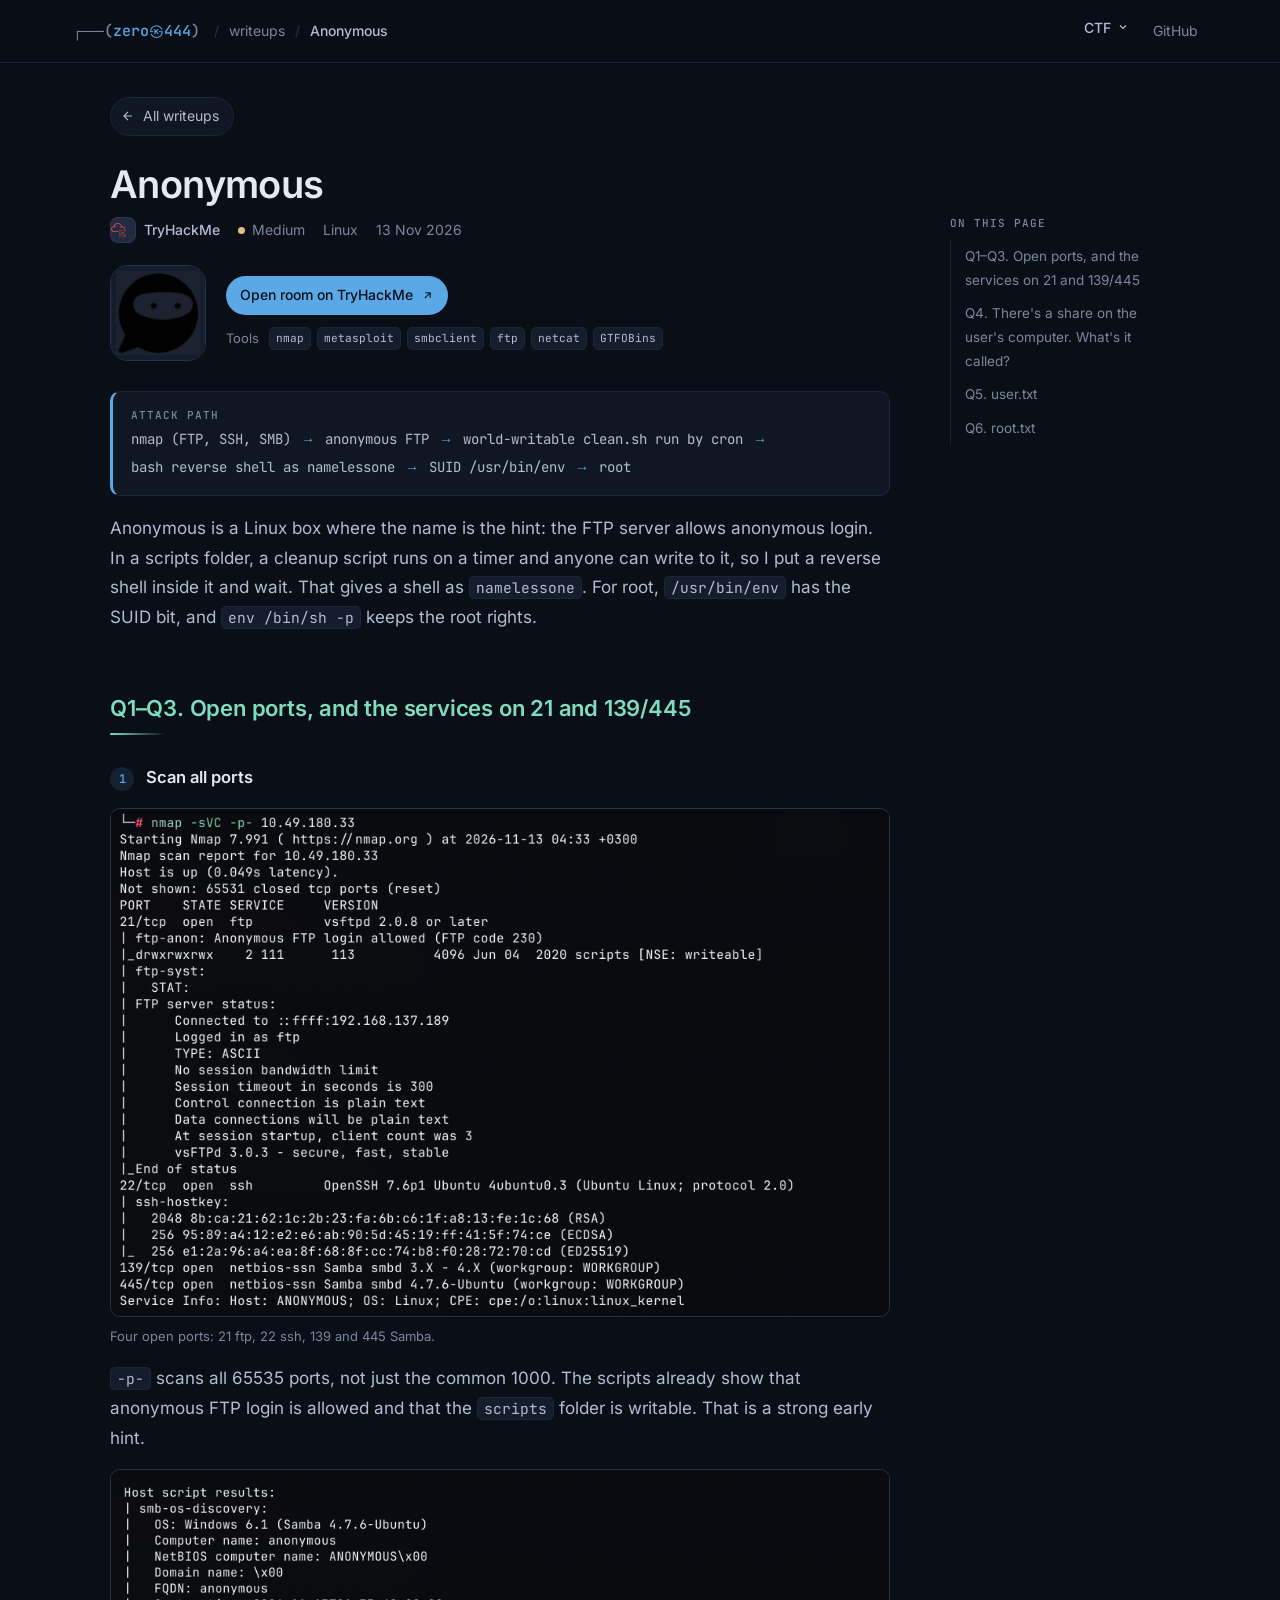
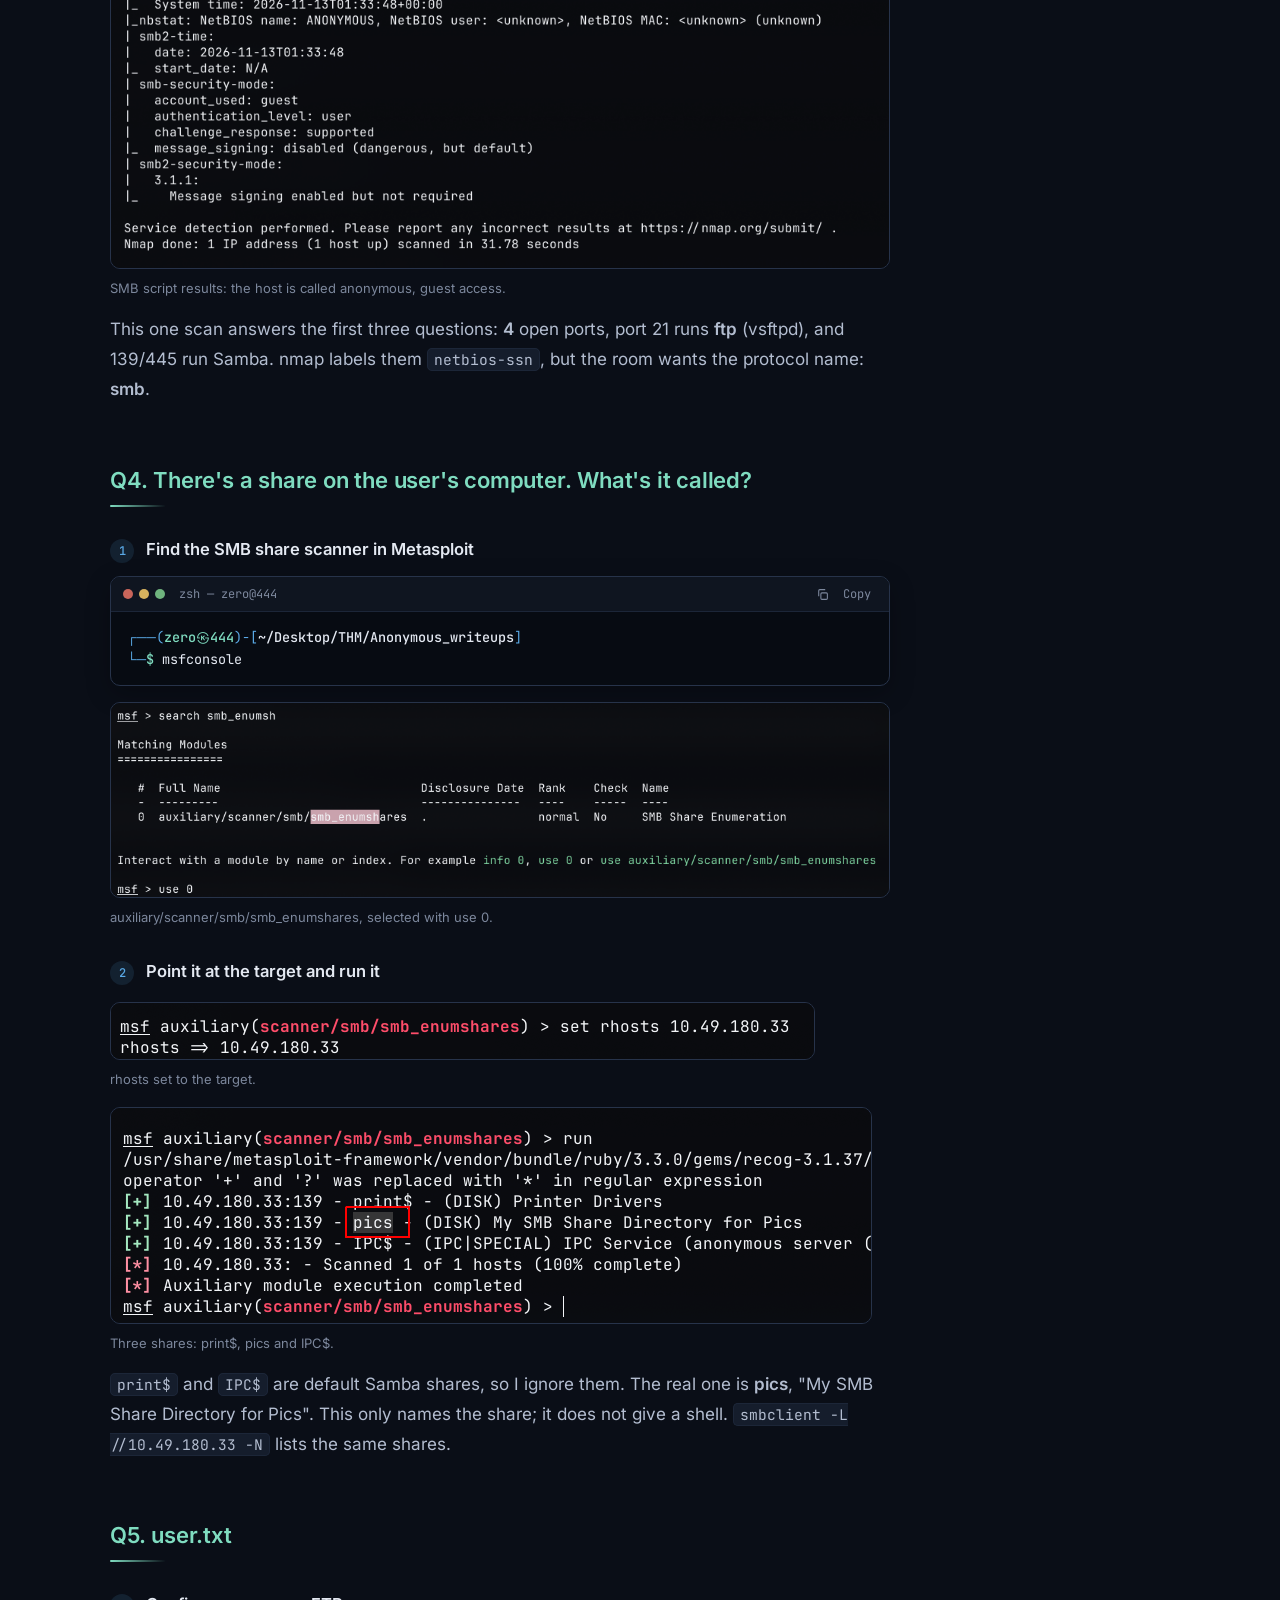
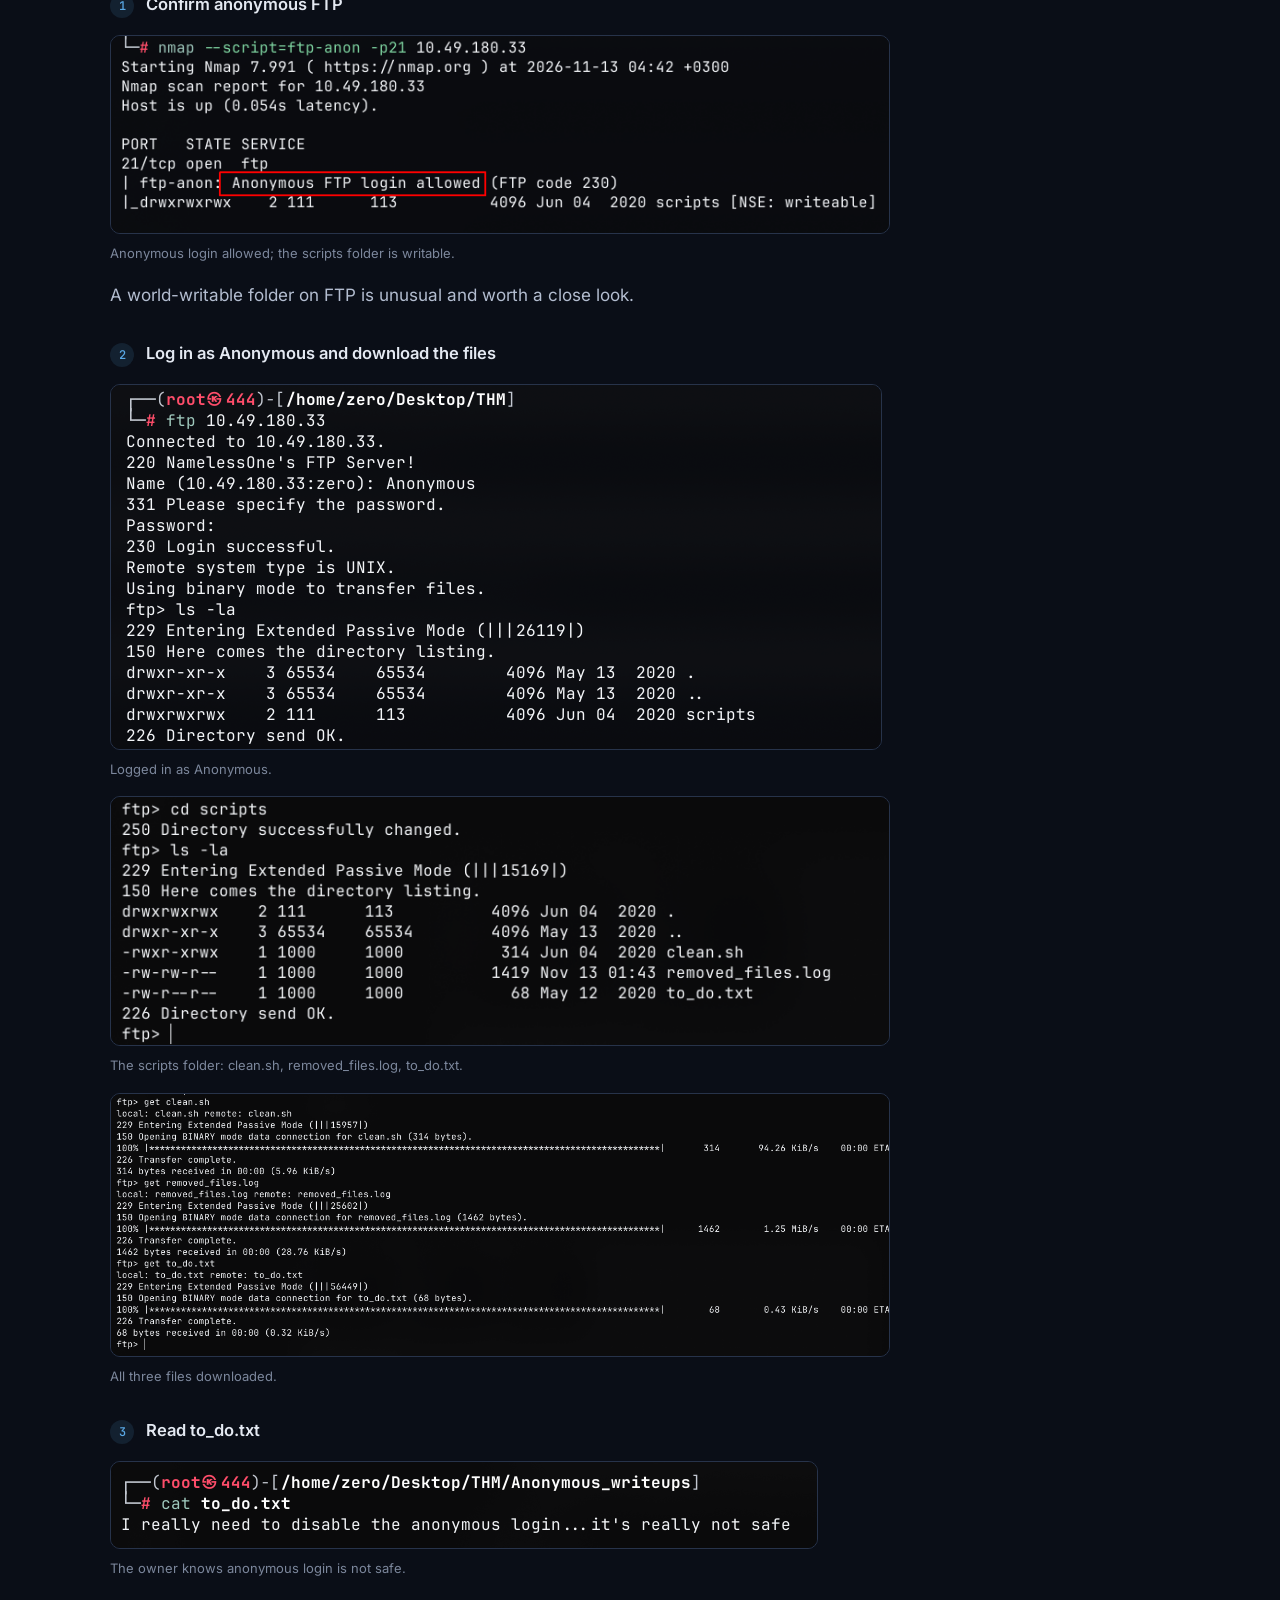
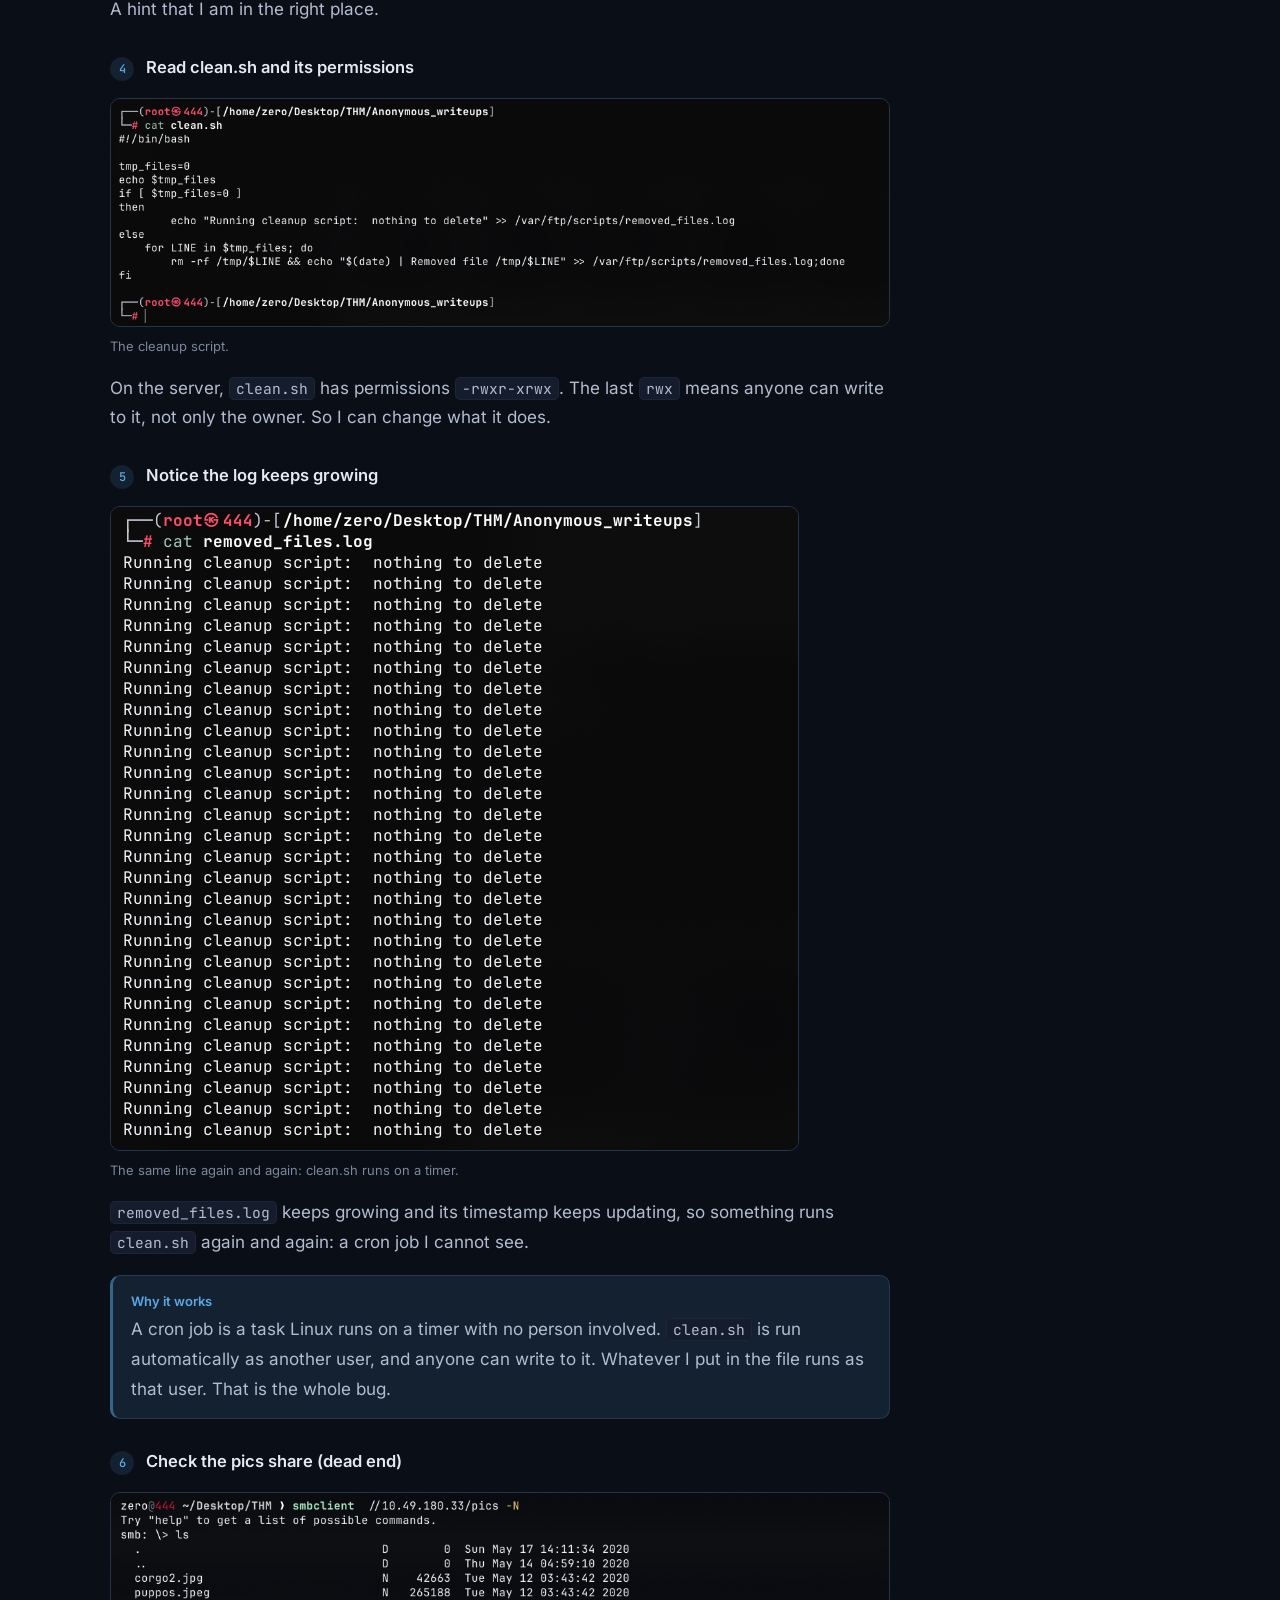
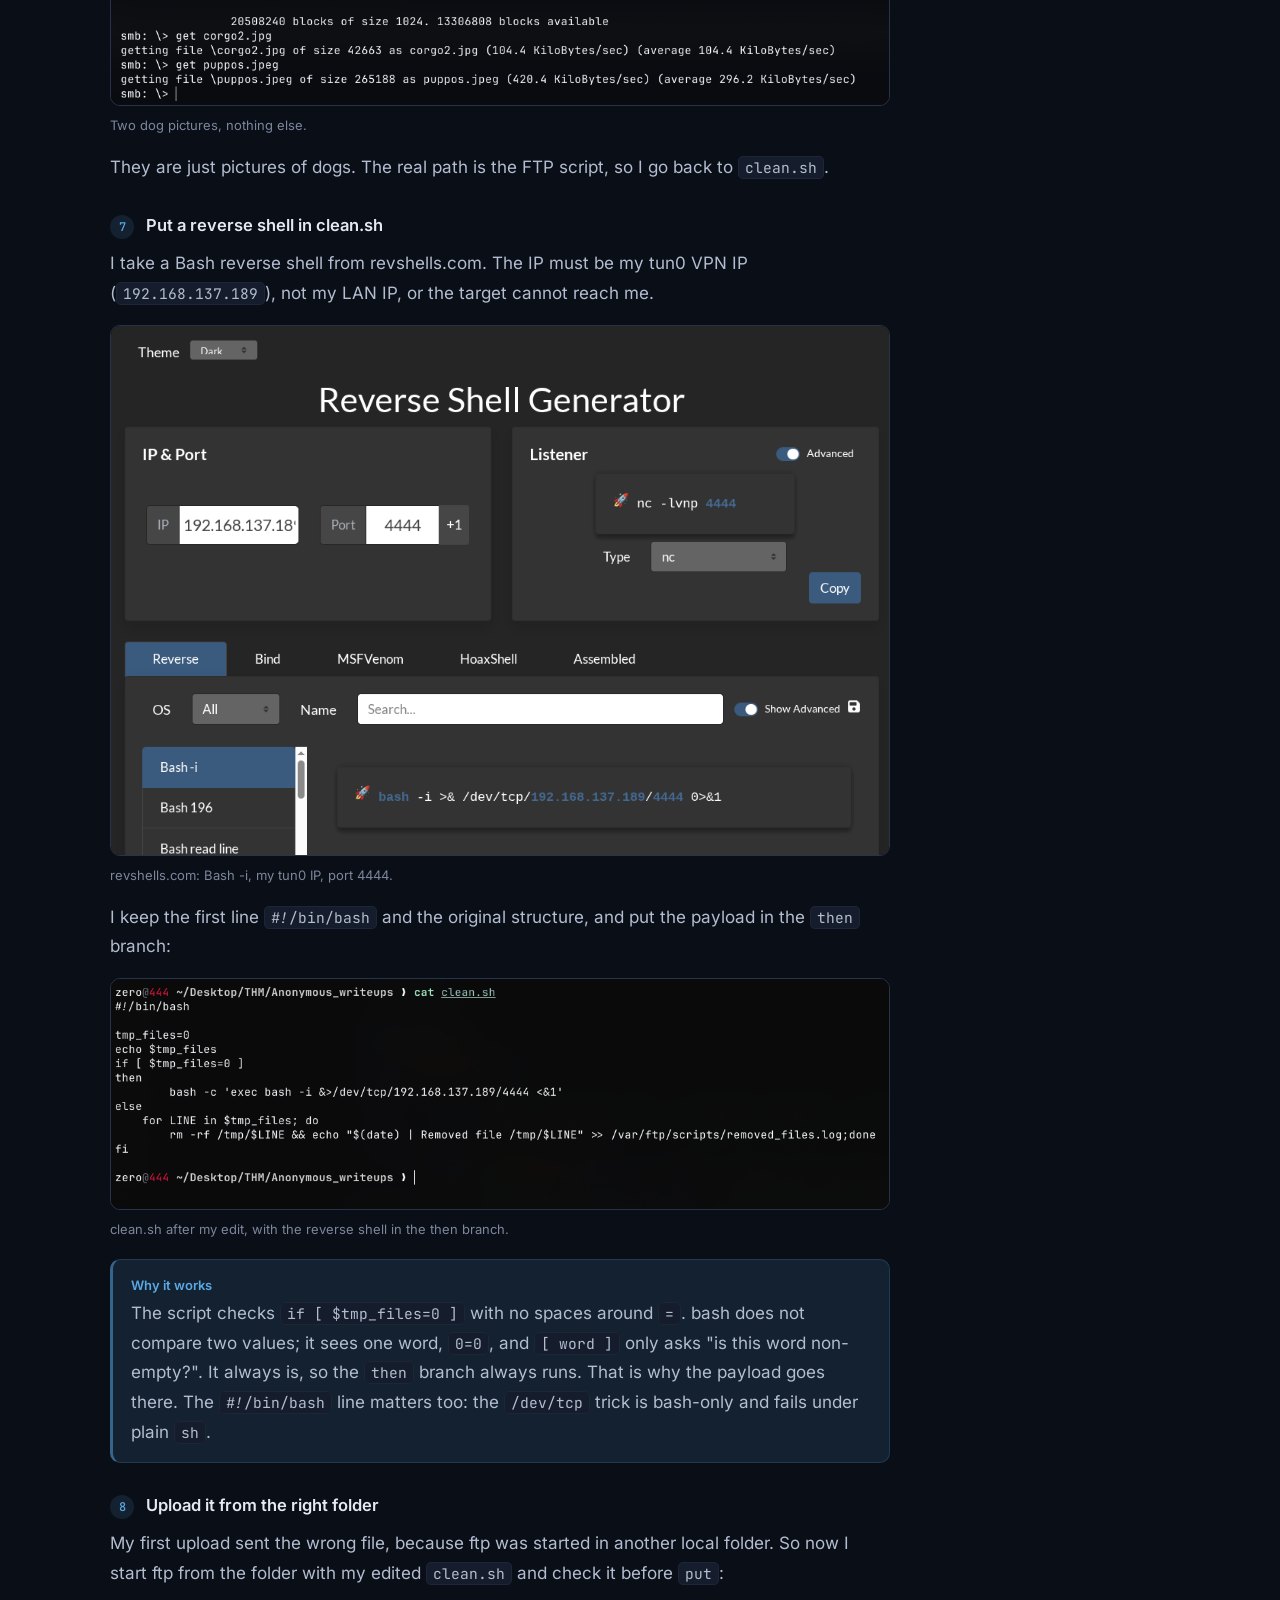
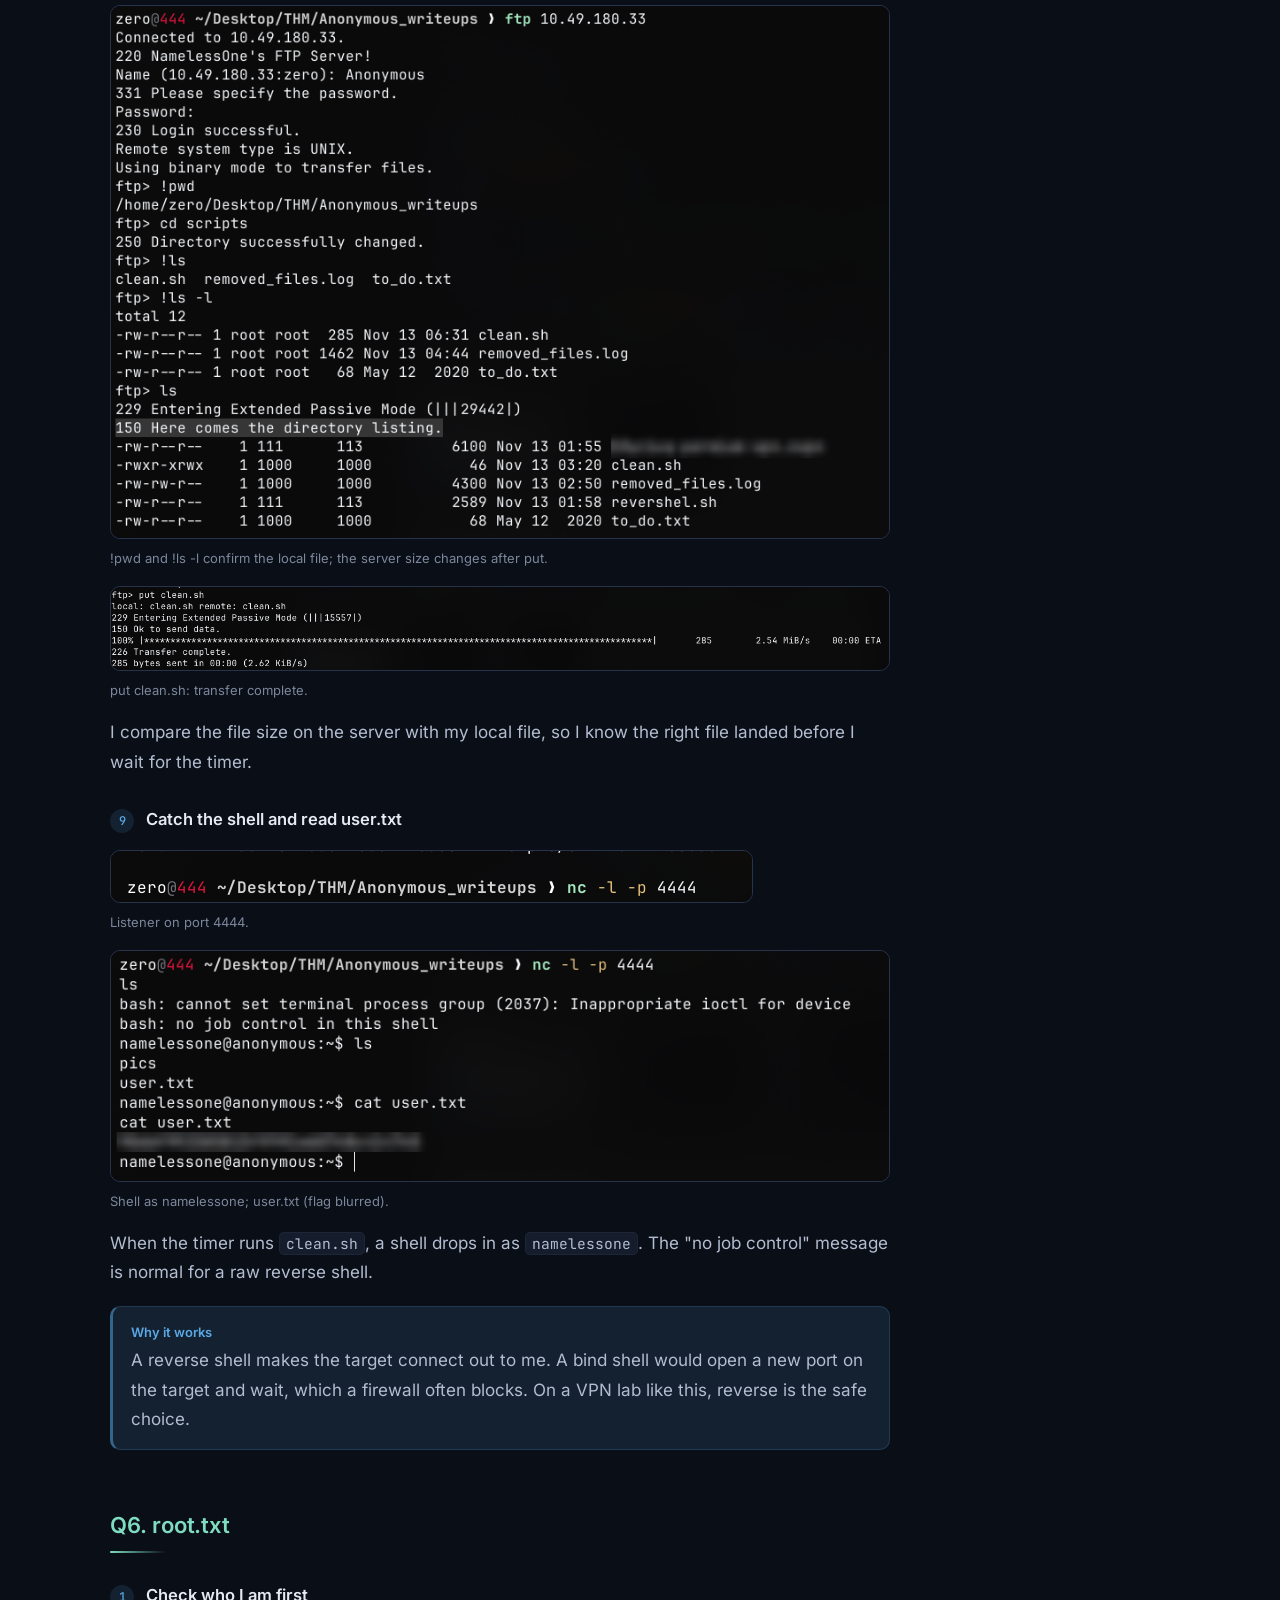
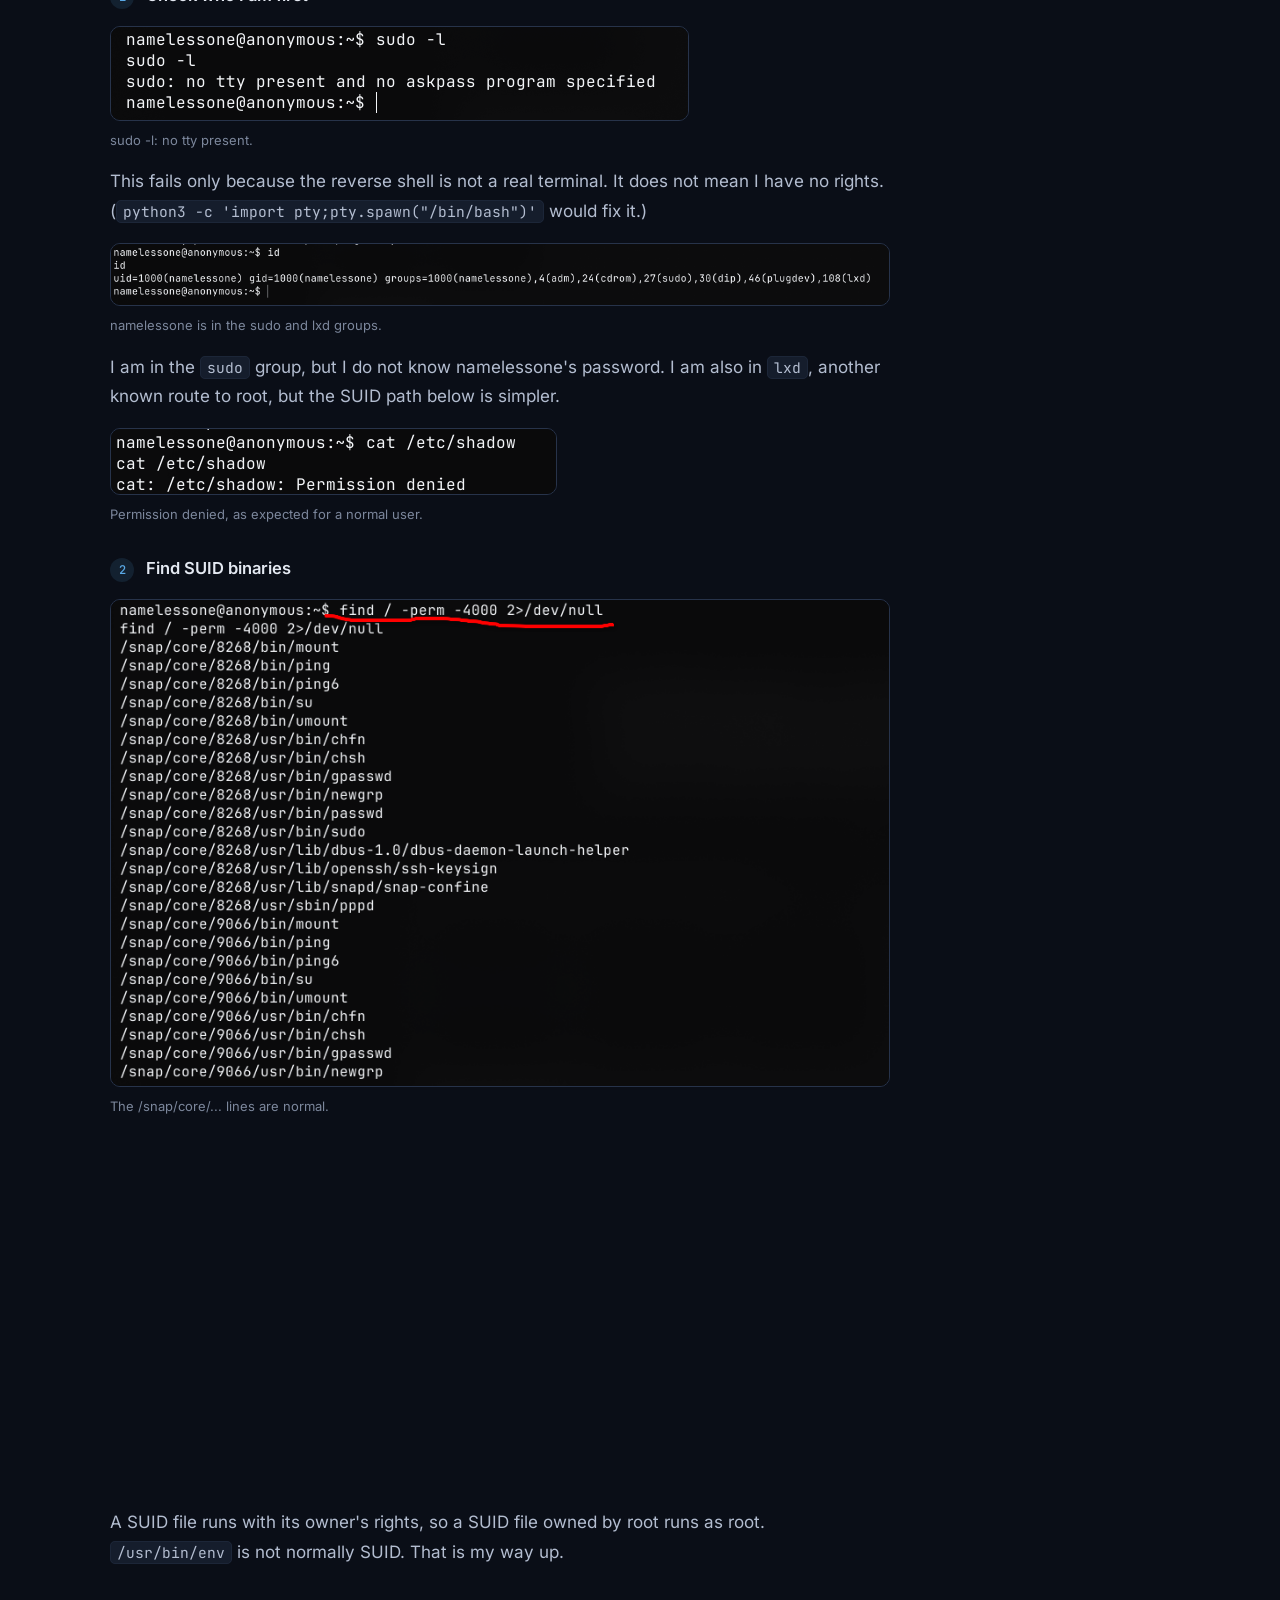
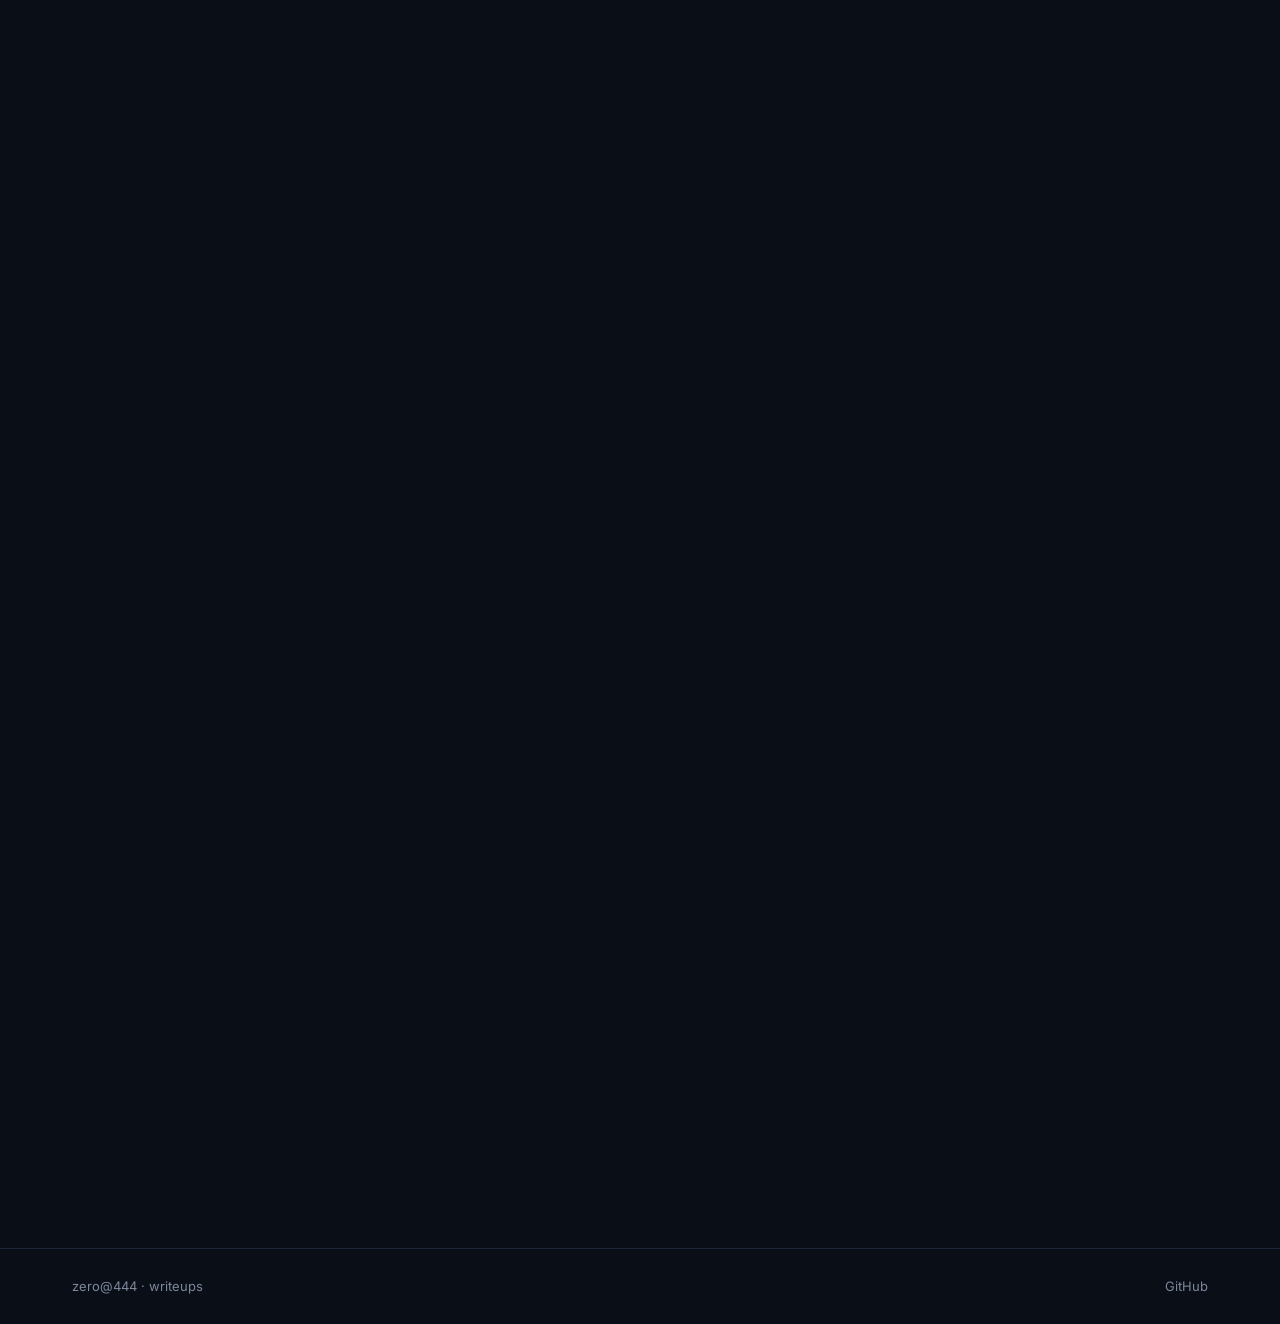
==== commit cd8337bf: "Lighter images (WebP), local fonts, cleaner link previews" ====
--- a/writeups/anonymous/index.html
+++ b/writeups/anonymous/index.html
@@ -3,20 +3,21 @@
 <head>
 <meta charset="utf-8">
 <meta name="viewport" content="width=device-width, initial-scale=1">
-<title>Anonymous (TryHackMe) · zero@444</title>
+<title>Anonymous · TryHackMe writeup</title>
 <meta name="description" content="TryHackMe Anonymous walkthrough: anonymous FTP, a world-writable cron script turned into a bash reverse shell, SMB share enumeration, and SUID env to root.">
 <link rel="canonical" href="https://10i-0.github.io/writeups/anonymous/">
 <meta property="og:type" content="article">
-<meta property="og:site_name" content="zero@444 writeups">
-<meta property="og:title" content="Anonymous (TryHackMe) · zero@444">
+<meta property="og:site_name" content="zero@444">
+<meta property="og:title" content="Anonymous · TryHackMe writeup">
 <meta property="og:description" content="TryHackMe Anonymous walkthrough: anonymous FTP, a world-writable cron script turned into a bash reverse shell, SMB share enumeration, and SUID env to root.">
 <meta property="og:url" content="https://10i-0.github.io/writeups/anonymous/">
-<meta property="og:image" content="https://10i-0.github.io/images/anonymous/thumb.png">
-<meta name="twitter:card" content="summary_large_image">
+<meta name="twitter:card" content="summary">
+<meta name="twitter:title" content="Anonymous · TryHackMe writeup">
+<meta name="twitter:description" content="TryHackMe Anonymous walkthrough: anonymous FTP, a world-writable cron script turned into a bash reverse shell, SMB share enumeration, and SUID env to root.">
+<meta name="theme-color" content="#0a0e17">
 <link rel="icon" href="/assets/favicon.svg" type="image/svg+xml">
-<link rel="preconnect" href="https://fonts.googleapis.com">
-<link rel="preconnect" href="https://fonts.gstatic.com" crossorigin>
-<link href="https://fonts.googleapis.com/css2?family=Inter:wght@400;500;600&family=JetBrains+Mono:wght@400;500&display=swap" rel="stylesheet">
+<link rel="preload" href="/assets/fonts/inter-400.woff2" as="font" type="font/woff2" crossorigin>
+<link rel="preload" href="/assets/fonts/jetbrains-mono-400.woff2" as="font" type="font/woff2" crossorigin>
 <link rel="stylesheet" href="/assets/site.css">
 <link rel="stylesheet" href="/assets/motion.css">
 <script>document.documentElement.classList.add("js")</script>
@@ -36,7 +37,7 @@
     <h1>Anonymous</h1>
     <div class="meta"><span class="pm"><span class="pmark icon big" style="--pb:#212c42;--pf:#ff4545" title="TryHackMe" aria-label="TryHackMe"><i style="--pi:url(/assets/platforms/tryhackme.svg)"></i></span><b>TryHackMe</b></span><span><span class="dot medium"></span>Medium</span><span>Linux</span><span><time datetime="2026-11-13">13 Nov 2026</time></span></div>
     <div class="roombox">
-      <img class="room-thumb" src="/images/anonymous/thumb.png" alt="Anonymous">
+      <img class="room-thumb" src="/images/anonymous/thumb.webp" alt="Anonymous">
       <div class="roominfo">
         <a class="openroom" href="https://tryhackme.com/room/anonymous" target="_blank" rel="noopener">Open room on TryHackMe<svg width="13" height="13" viewBox="0 0 24 24" fill="none" stroke="currentColor" stroke-width="2" aria-hidden="true"><path d="M7 17 17 7M8 7h9v9"/></svg></a>
         <div class="toolsline"><span>Tools</span><code>nmap</code> <code>metasploit</code> <code>smbclient</code> <code>ftp</code> <code>netcat</code> <code>GTFOBins</code></div>
@@ -44,11 +45,11 @@
     </div>
     <div class="path"><div class="lbl">ATTACK PATH</div><ol><li>nmap (FTP, SSH, SMB)</li><li>anonymous FTP</li><li>world-writable clean.sh run by cron</li><li>bash reverse shell as namelessone</li><li>SUID /usr/bin/env</li><li>root</li></ol></div>
     <p class="summary">Anonymous is a Linux box where the name is the hint: the FTP server allows anonymous login. In a scripts folder, a cleanup script runs on a timer and anyone can write to it, so I put a reverse shell inside it and wait. That gives a shell as <code>namelessone</code>. For root, <code>/usr/bin/env</code> has the SUID bit, and <code>env /bin/sh -p</code> keeps the root rights.</p>
-    <h2 id="q1"><a class="anchor" href="#q1" aria-label="Link to this section">#</a>Q1–Q3. Open ports, and the services on 21 and 139/445</h2><div class="step"><h3><span class="n">1</span>Scan all ports</h3><figure><button class="shot" type="button" data-zoom aria-label="Enlarge screenshot"><img src="/images/anonymous/nmap-full.png" alt="Four open ports: 21 ftp, 22 ssh, 139 and 445 Samba." loading="lazy"></button><figcaption>Four open ports: 21 ftp, 22 ssh, 139 and 445 Samba.</figcaption></figure><p><code>-p-</code> scans all 65535 ports, not just the common 1000. The scripts already show that anonymous FTP login is allowed and that the <code>scripts</code> folder is writable. That is a strong early hint.</p><figure><button class="shot" type="button" data-zoom aria-label="Enlarge screenshot"><img src="/images/anonymous/nmap-smb-scripts.png" alt="SMB script results: the host is called anonymous, guest access." loading="lazy"></button><figcaption>SMB script results: the host is called anonymous, guest access.</figcaption></figure><p>This one scan answers the first three questions: <strong>4</strong> open ports, port 21 runs <strong>ftp</strong> (vsftpd), and 139/445 run Samba. nmap labels them <code>netbios-ssn</code>, but the room wants the protocol name: <strong>smb</strong>.</p></div>
+    <h2 id="q1"><a class="anchor" href="#q1" aria-label="Link to this section">#</a>Q1–Q3. Open ports, and the services on 21 and 139/445</h2><div class="step"><h3><span class="n">1</span>Scan all ports</h3><figure><button class="shot" type="button" data-zoom aria-label="Enlarge screenshot"><img src="/images/anonymous/nmap-full.webp" alt="Four open ports: 21 ftp, 22 ssh, 139 and 445 Samba." loading="lazy"></button><figcaption>Four open ports: 21 ftp, 22 ssh, 139 and 445 Samba.</figcaption></figure><p><code>-p-</code> scans all 65535 ports, not just the common 1000. The scripts already show that anonymous FTP login is allowed and that the <code>scripts</code> folder is writable. That is a strong early hint.</p><figure><button class="shot" type="button" data-zoom aria-label="Enlarge screenshot"><img src="/images/anonymous/nmap-smb-scripts.webp" alt="SMB script results: the host is called anonymous, guest access." loading="lazy"></button><figcaption>SMB script results: the host is called anonymous, guest access.</figcaption></figure><p>This one scan answers the first three questions: <strong>4</strong> open ports, port 21 runs <strong>ftp</strong> (vsftpd), and 139/445 run Samba. nmap labels them <code>netbios-ssn</code>, but the room wants the protocol name: <strong>smb</strong>.</p></div>
 <h2 id="q4"><a class="anchor" href="#q4" aria-label="Link to this section">#</a>Q4. There's a share on the user's computer. What's it called?</h2><div class="step"><h3><span class="n">1</span>Find the SMB share scanner in Metasploit</h3><div class="term kali"><div class="tbar"><i></i><i></i><i></i><span class="tt">zsh — zero@444</span><button class="cp" type="button"><svg width="13" height="13" viewBox="0 0 24 24" fill="none" stroke="currentColor" stroke-width="2" aria-hidden="true"><rect x="9" y="9" width="12" height="12" rx="2"/><path d="M5 15V5a2 2 0 0 1 2-2h10"/></svg><span>Copy</span></button></div><pre><span class="pk">┌──(</span><span class="pu">zero㉿444</span><span class="pk">)-[</span><span class="pd">~/Desktop/THM/Anonymous_writeups</span><span class="pk">]</span>
-<span class="pk">└─</span><span class="pu">$</span> <span class="cmdtext">msfconsole</span></pre></div><figure><button class="shot" type="button" data-zoom aria-label="Enlarge screenshot"><img src="/images/anonymous/msf-search.png" alt="auxiliary/scanner/smb/smb_enumshares, selected with use 0." loading="lazy"></button><figcaption>auxiliary/scanner/smb/smb_enumshares, selected with use 0.</figcaption></figure></div><div class="step"><h3><span class="n">2</span>Point it at the target and run it</h3><figure><button class="shot" type="button" data-zoom aria-label="Enlarge screenshot"><img src="/images/anonymous/msf-rhosts.png" alt="rhosts set to the target." loading="lazy"></button><figcaption>rhosts set to the target.</figcaption></figure><figure><button class="shot" type="button" data-zoom aria-label="Enlarge screenshot"><img src="/images/anonymous/msf-shares.png" alt="Three shares: print$, pics and IPC$." loading="lazy"></button><figcaption>Three shares: print$, pics and IPC$.</figcaption></figure><p><code>print$</code> and <code>IPC$</code> are default Samba shares, so I ignore them. The real one is <strong>pics</strong>, "My SMB Share Directory for Pics". This only names the share; it does not give a shell. <code>smbclient -L //10.49.180.33 -N</code> lists the same shares.</p></div>
-<h2 id="q5"><a class="anchor" href="#q5" aria-label="Link to this section">#</a>Q5. user.txt</h2><div class="step"><h3><span class="n">1</span>Confirm anonymous FTP</h3><figure><button class="shot" type="button" data-zoom aria-label="Enlarge screenshot"><img src="/images/anonymous/nmap-ftp-anon.png" alt="Anonymous login allowed; the scripts folder is writable." loading="lazy"></button><figcaption>Anonymous login allowed; the scripts folder is writable.</figcaption></figure><p>A world-writable folder on FTP is unusual and worth a close look.</p></div><div class="step"><h3><span class="n">2</span>Log in as Anonymous and download the files</h3><figure><button class="shot" type="button" data-zoom aria-label="Enlarge screenshot"><img src="/images/anonymous/ftp-login.png" alt="Logged in as Anonymous." loading="lazy"></button><figcaption>Logged in as Anonymous.</figcaption></figure><figure><button class="shot" type="button" data-zoom aria-label="Enlarge screenshot"><img src="/images/anonymous/ftp-scripts.png" alt="The scripts folder: clean.sh, removed_files.log, to_do.txt." loading="lazy"></button><figcaption>The scripts folder: clean.sh, removed_files.log, to_do.txt.</figcaption></figure><figure><button class="shot" type="button" data-zoom aria-label="Enlarge screenshot"><img src="/images/anonymous/ftp-get.png" alt="All three files downloaded." loading="lazy"></button><figcaption>All three files downloaded.</figcaption></figure></div><div class="step"><h3><span class="n">3</span>Read to_do.txt</h3><figure><button class="shot" type="button" data-zoom aria-label="Enlarge screenshot"><img src="/images/anonymous/to-do.png" alt="The owner knows anonymous login is not safe." loading="lazy"></button><figcaption>The owner knows anonymous login is not safe.</figcaption></figure><p>A hint that I am in the right place.</p></div><div class="step"><h3><span class="n">4</span>Read clean.sh and its permissions</h3><figure><button class="shot" type="button" data-zoom aria-label="Enlarge screenshot"><img src="/images/anonymous/clean-sh.png" alt="The cleanup script." loading="lazy"></button><figcaption>The cleanup script.</figcaption></figure><p>On the server, <code>clean.sh</code> has permissions <code>-rwxr-xrwx</code>. The last <code>rwx</code> means anyone can write to it, not only the owner. So I can change what it does.</p></div><div class="step"><h3><span class="n">5</span>Notice the log keeps growing</h3><figure><button class="shot" type="button" data-zoom aria-label="Enlarge screenshot"><img src="/images/anonymous/removed-log.png" alt="The same line again and again: clean.sh runs on a timer." loading="lazy"></button><figcaption>The same line again and again: clean.sh runs on a timer.</figcaption></figure><p><code>removed_files.log</code> keeps growing and its timestamp keeps updating, so something runs <code>clean.sh</code> again and again: a cron job I cannot see.</p><div class="why"><b>Why it works</b><p>A cron job is a task Linux runs on a timer with no person involved. <code>clean.sh</code> is run automatically as another user, and anyone can write to it. Whatever I put in the file runs as that user. That is the whole bug.</p></div></div><div class="step"><h3><span class="n">6</span>Check the pics share (dead end)</h3><figure><button class="shot" type="button" data-zoom aria-label="Enlarge screenshot"><img src="/images/anonymous/smb-pics.png" alt="Two dog pictures, nothing else." loading="lazy"></button><figcaption>Two dog pictures, nothing else.</figcaption></figure><p>They are just pictures of dogs. The real path is the FTP script, so I go back to <code>clean.sh</code>.</p></div><div class="step"><h3><span class="n">7</span>Put a reverse shell in clean.sh</h3><p>I take a Bash reverse shell from revshells.com. The IP must be my tun0 VPN IP (<code>192.168.137.189</code>), not my LAN IP, or the target cannot reach me.</p><figure><button class="shot" type="button" data-zoom aria-label="Enlarge screenshot"><img src="/images/anonymous/revshells.png" alt="revshells.com: Bash -i, my tun0 IP, port 4444." loading="lazy"></button><figcaption>revshells.com: Bash -i, my tun0 IP, port 4444.</figcaption></figure><p>I keep the first line <code>#!/bin/bash</code> and the original structure, and put the payload in the <code>then</code> branch:</p><figure><button class="shot" type="button" data-zoom aria-label="Enlarge screenshot"><img src="/images/anonymous/clean-sh-edited.png" alt="clean.sh after my edit, with the reverse shell in the then branch." loading="lazy"></button><figcaption>clean.sh after my edit, with the reverse shell in the then branch.</figcaption></figure><div class="why"><b>Why it works</b><p>The script checks <code>if [ $tmp_files=0 ]</code> with no spaces around <code>=</code>. bash does not compare two values; it sees one word, <code>0=0</code>, and <code>[ word ]</code> only asks "is this word non-empty?". It always is, so the <code>then</code> branch always runs. That is why the payload goes there. The <code>#!/bin/bash</code> line matters too: the <code>/dev/tcp</code> trick is bash-only and fails under plain <code>sh</code>.</p></div></div><div class="step"><h3><span class="n">8</span>Upload it from the right folder</h3><p>My first upload sent the wrong file, because ftp was started in another local folder. So now I start ftp from the folder with my edited <code>clean.sh</code> and check it before <code>put</code>:</p><figure><button class="shot" type="button" data-zoom aria-label="Enlarge screenshot"><img src="/images/anonymous/ftp-put-check.png" alt="!pwd and !ls -l confirm the local file; the server size changes after put." loading="lazy"></button><figcaption>!pwd and !ls -l confirm the local file; the server size changes after put.</figcaption></figure><figure><button class="shot" type="button" data-zoom aria-label="Enlarge screenshot"><img src="/images/anonymous/ftp-put.png" alt="put clean.sh: transfer complete." loading="lazy"></button><figcaption>put clean.sh: transfer complete.</figcaption></figure><p>I compare the file size on the server with my local file, so I know the right file landed before I wait for the timer.</p></div><div class="step"><h3><span class="n">9</span>Catch the shell and read user.txt</h3><figure><button class="shot" type="button" data-zoom aria-label="Enlarge screenshot"><img src="/images/anonymous/listener.png" alt="Listener on port 4444." loading="lazy"></button><figcaption>Listener on port 4444.</figcaption></figure><figure><button class="shot" type="button" data-zoom aria-label="Enlarge screenshot"><img src="/images/anonymous/user-flag.png" alt="Shell as namelessone; user.txt (flag blurred)." loading="lazy"></button><figcaption>Shell as namelessone; user.txt (flag blurred).</figcaption></figure><p>When the timer runs <code>clean.sh</code>, a shell drops in as <code>namelessone</code>. The "no job control" message is normal for a raw reverse shell.</p><div class="why"><b>Why it works</b><p>A reverse shell makes the target connect out to me. A bind shell would open a new port on the target and wait, which a firewall often blocks. On a VPN lab like this, reverse is the safe choice.</p></div></div>
-<h2 id="q6"><a class="anchor" href="#q6" aria-label="Link to this section">#</a>Q6. root.txt</h2><div class="step"><h3><span class="n">1</span>Check who I am first</h3><figure><button class="shot" type="button" data-zoom aria-label="Enlarge screenshot"><img src="/images/anonymous/sudo-l.png" alt="sudo -l: no tty present." loading="lazy"></button><figcaption>sudo -l: no tty present.</figcaption></figure><p>This fails only because the reverse shell is not a real terminal. It does not mean I have no rights. (<code>python3 -c 'import pty;pty.spawn("/bin/bash")'</code> would fix it.)</p><figure><button class="shot" type="button" data-zoom aria-label="Enlarge screenshot"><img src="/images/anonymous/id.png" alt="namelessone is in the sudo and lxd groups." loading="lazy"></button><figcaption>namelessone is in the sudo and lxd groups.</figcaption></figure><p>I am in the <code>sudo</code> group, but I do not know namelessone's password. I am also in <code>lxd</code>, another known route to root, but the SUID path below is simpler.</p><figure><button class="shot" type="button" data-zoom aria-label="Enlarge screenshot"><img src="/images/anonymous/shadow.png" alt="Permission denied, as expected for a normal user." loading="lazy"></button><figcaption>Permission denied, as expected for a normal user.</figcaption></figure></div><div class="step"><h3><span class="n">2</span>Find SUID binaries</h3><figure><button class="shot" type="button" data-zoom aria-label="Enlarge screenshot"><img src="/images/anonymous/suid-find.png" alt="The /snap/core/... lines are normal." loading="lazy"></button><figcaption>The /snap/core/... lines are normal.</figcaption></figure><figure><button class="shot" type="button" data-zoom aria-label="Enlarge screenshot"><img src="/images/anonymous/suid-env.png" alt="/usr/bin/env has the SUID bit. That is not normal." loading="lazy"></button><figcaption>/usr/bin/env has the SUID bit. That is not normal.</figcaption></figure><p>A SUID file runs with its owner's rights, so a SUID file owned by root runs as root. <code>/usr/bin/env</code> is not normally SUID. That is my way up.</p></div><div class="step"><h3><span class="n">3</span>Look up env on GTFOBins</h3><figure><button class="shot" type="button" data-zoom aria-label="Enlarge screenshot"><img src="/images/anonymous/gtfobins-env.png" alt="GTFOBins, env, SUID tab: env /bin/sh -p." loading="lazy"></button><figcaption>GTFOBins, env, SUID tab: env /bin/sh -p.</figcaption></figure><div class="why"><b>Why it works</b><p>The <code>-p</code> flag is the key. Without it, the shell drops the root rights it got from SUID and I stay namelessone.</p></div></div><div class="step"><h3><span class="n">4</span>Become root</h3><figure><button class="shot" type="button" data-zoom aria-label="Enlarge screenshot"><img src="/images/anonymous/env-root.png" alt="whoami: root." loading="lazy"></button><figcaption>whoami: root.</figcaption></figure></div><div class="step"><h3><span class="n">5</span>Read root.txt</h3><figure><button class="shot" type="button" data-zoom aria-label="Enlarge screenshot"><img src="/images/anonymous/root-flag.png" alt="root.txt (flag blurred)." loading="lazy"></button><figcaption>root.txt (flag blurred).</figcaption></figure></div>
+<span class="pk">└─</span><span class="pu">$</span> <span class="cmdtext">msfconsole</span></pre></div><figure><button class="shot" type="button" data-zoom aria-label="Enlarge screenshot"><img src="/images/anonymous/msf-search.webp" alt="auxiliary/scanner/smb/smb_enumshares, selected with use 0." loading="lazy"></button><figcaption>auxiliary/scanner/smb/smb_enumshares, selected with use 0.</figcaption></figure></div><div class="step"><h3><span class="n">2</span>Point it at the target and run it</h3><figure><button class="shot" type="button" data-zoom aria-label="Enlarge screenshot"><img src="/images/anonymous/msf-rhosts.webp" alt="rhosts set to the target." loading="lazy"></button><figcaption>rhosts set to the target.</figcaption></figure><figure><button class="shot" type="button" data-zoom aria-label="Enlarge screenshot"><img src="/images/anonymous/msf-shares.webp" alt="Three shares: print$, pics and IPC$." loading="lazy"></button><figcaption>Three shares: print$, pics and IPC$.</figcaption></figure><p><code>print$</code> and <code>IPC$</code> are default Samba shares, so I ignore them. The real one is <strong>pics</strong>, "My SMB Share Directory for Pics". This only names the share; it does not give a shell. <code>smbclient -L //10.49.180.33 -N</code> lists the same shares.</p></div>
+<h2 id="q5"><a class="anchor" href="#q5" aria-label="Link to this section">#</a>Q5. user.txt</h2><div class="step"><h3><span class="n">1</span>Confirm anonymous FTP</h3><figure><button class="shot" type="button" data-zoom aria-label="Enlarge screenshot"><img src="/images/anonymous/nmap-ftp-anon.webp" alt="Anonymous login allowed; the scripts folder is writable." loading="lazy"></button><figcaption>Anonymous login allowed; the scripts folder is writable.</figcaption></figure><p>A world-writable folder on FTP is unusual and worth a close look.</p></div><div class="step"><h3><span class="n">2</span>Log in as Anonymous and download the files</h3><figure><button class="shot" type="button" data-zoom aria-label="Enlarge screenshot"><img src="/images/anonymous/ftp-login.webp" alt="Logged in as Anonymous." loading="lazy"></button><figcaption>Logged in as Anonymous.</figcaption></figure><figure><button class="shot" type="button" data-zoom aria-label="Enlarge screenshot"><img src="/images/anonymous/ftp-scripts.webp" alt="The scripts folder: clean.sh, removed_files.log, to_do.txt." loading="lazy"></button><figcaption>The scripts folder: clean.sh, removed_files.log, to_do.txt.</figcaption></figure><figure><button class="shot" type="button" data-zoom aria-label="Enlarge screenshot"><img src="/images/anonymous/ftp-get.webp" alt="All three files downloaded." loading="lazy"></button><figcaption>All three files downloaded.</figcaption></figure></div><div class="step"><h3><span class="n">3</span>Read to_do.txt</h3><figure><button class="shot" type="button" data-zoom aria-label="Enlarge screenshot"><img src="/images/anonymous/to-do.webp" alt="The owner knows anonymous login is not safe." loading="lazy"></button><figcaption>The owner knows anonymous login is not safe.</figcaption></figure><p>A hint that I am in the right place.</p></div><div class="step"><h3><span class="n">4</span>Read clean.sh and its permissions</h3><figure><button class="shot" type="button" data-zoom aria-label="Enlarge screenshot"><img src="/images/anonymous/clean-sh.webp" alt="The cleanup script." loading="lazy"></button><figcaption>The cleanup script.</figcaption></figure><p>On the server, <code>clean.sh</code> has permissions <code>-rwxr-xrwx</code>. The last <code>rwx</code> means anyone can write to it, not only the owner. So I can change what it does.</p></div><div class="step"><h3><span class="n">5</span>Notice the log keeps growing</h3><figure><button class="shot" type="button" data-zoom aria-label="Enlarge screenshot"><img src="/images/anonymous/removed-log.webp" alt="The same line again and again: clean.sh runs on a timer." loading="lazy"></button><figcaption>The same line again and again: clean.sh runs on a timer.</figcaption></figure><p><code>removed_files.log</code> keeps growing and its timestamp keeps updating, so something runs <code>clean.sh</code> again and again: a cron job I cannot see.</p><div class="why"><b>Why it works</b><p>A cron job is a task Linux runs on a timer with no person involved. <code>clean.sh</code> is run automatically as another user, and anyone can write to it. Whatever I put in the file runs as that user. That is the whole bug.</p></div></div><div class="step"><h3><span class="n">6</span>Check the pics share (dead end)</h3><figure><button class="shot" type="button" data-zoom aria-label="Enlarge screenshot"><img src="/images/anonymous/smb-pics.webp" alt="Two dog pictures, nothing else." loading="lazy"></button><figcaption>Two dog pictures, nothing else.</figcaption></figure><p>They are just pictures of dogs. The real path is the FTP script, so I go back to <code>clean.sh</code>.</p></div><div class="step"><h3><span class="n">7</span>Put a reverse shell in clean.sh</h3><p>I take a Bash reverse shell from revshells.com. The IP must be my tun0 VPN IP (<code>192.168.137.189</code>), not my LAN IP, or the target cannot reach me.</p><figure><button class="shot" type="button" data-zoom aria-label="Enlarge screenshot"><img src="/images/anonymous/revshells.webp" alt="revshells.com: Bash -i, my tun0 IP, port 4444." loading="lazy"></button><figcaption>revshells.com: Bash -i, my tun0 IP, port 4444.</figcaption></figure><p>I keep the first line <code>#!/bin/bash</code> and the original structure, and put the payload in the <code>then</code> branch:</p><figure><button class="shot" type="button" data-zoom aria-label="Enlarge screenshot"><img src="/images/anonymous/clean-sh-edited.webp" alt="clean.sh after my edit, with the reverse shell in the then branch." loading="lazy"></button><figcaption>clean.sh after my edit, with the reverse shell in the then branch.</figcaption></figure><div class="why"><b>Why it works</b><p>The script checks <code>if [ $tmp_files=0 ]</code> with no spaces around <code>=</code>. bash does not compare two values; it sees one word, <code>0=0</code>, and <code>[ word ]</code> only asks "is this word non-empty?". It always is, so the <code>then</code> branch always runs. That is why the payload goes there. The <code>#!/bin/bash</code> line matters too: the <code>/dev/tcp</code> trick is bash-only and fails under plain <code>sh</code>.</p></div></div><div class="step"><h3><span class="n">8</span>Upload it from the right folder</h3><p>My first upload sent the wrong file, because ftp was started in another local folder. So now I start ftp from the folder with my edited <code>clean.sh</code> and check it before <code>put</code>:</p><figure><button class="shot" type="button" data-zoom aria-label="Enlarge screenshot"><img src="/images/anonymous/ftp-put-check.webp" alt="!pwd and !ls -l confirm the local file; the server size changes after put." loading="lazy"></button><figcaption>!pwd and !ls -l confirm the local file; the server size changes after put.</figcaption></figure><figure><button class="shot" type="button" data-zoom aria-label="Enlarge screenshot"><img src="/images/anonymous/ftp-put.webp" alt="put clean.sh: transfer complete." loading="lazy"></button><figcaption>put clean.sh: transfer complete.</figcaption></figure><p>I compare the file size on the server with my local file, so I know the right file landed before I wait for the timer.</p></div><div class="step"><h3><span class="n">9</span>Catch the shell and read user.txt</h3><figure><button class="shot" type="button" data-zoom aria-label="Enlarge screenshot"><img src="/images/anonymous/listener.webp" alt="Listener on port 4444." loading="lazy"></button><figcaption>Listener on port 4444.</figcaption></figure><figure><button class="shot" type="button" data-zoom aria-label="Enlarge screenshot"><img src="/images/anonymous/user-flag.webp" alt="Shell as namelessone; user.txt (flag blurred)." loading="lazy"></button><figcaption>Shell as namelessone; user.txt (flag blurred).</figcaption></figure><p>When the timer runs <code>clean.sh</code>, a shell drops in as <code>namelessone</code>. The "no job control" message is normal for a raw reverse shell.</p><div class="why"><b>Why it works</b><p>A reverse shell makes the target connect out to me. A bind shell would open a new port on the target and wait, which a firewall often blocks. On a VPN lab like this, reverse is the safe choice.</p></div></div>
+<h2 id="q6"><a class="anchor" href="#q6" aria-label="Link to this section">#</a>Q6. root.txt</h2><div class="step"><h3><span class="n">1</span>Check who I am first</h3><figure><button class="shot" type="button" data-zoom aria-label="Enlarge screenshot"><img src="/images/anonymous/sudo-l.webp" alt="sudo -l: no tty present." loading="lazy"></button><figcaption>sudo -l: no tty present.</figcaption></figure><p>This fails only because the reverse shell is not a real terminal. It does not mean I have no rights. (<code>python3 -c 'import pty;pty.spawn("/bin/bash")'</code> would fix it.)</p><figure><button class="shot" type="button" data-zoom aria-label="Enlarge screenshot"><img src="/images/anonymous/id.webp" alt="namelessone is in the sudo and lxd groups." loading="lazy"></button><figcaption>namelessone is in the sudo and lxd groups.</figcaption></figure><p>I am in the <code>sudo</code> group, but I do not know namelessone's password. I am also in <code>lxd</code>, another known route to root, but the SUID path below is simpler.</p><figure><button class="shot" type="button" data-zoom aria-label="Enlarge screenshot"><img src="/images/anonymous/shadow.webp" alt="Permission denied, as expected for a normal user." loading="lazy"></button><figcaption>Permission denied, as expected for a normal user.</figcaption></figure></div><div class="step"><h3><span class="n">2</span>Find SUID binaries</h3><figure><button class="shot" type="button" data-zoom aria-label="Enlarge screenshot"><img src="/images/anonymous/suid-find.webp" alt="The /snap/core/... lines are normal." loading="lazy"></button><figcaption>The /snap/core/... lines are normal.</figcaption></figure><figure><button class="shot" type="button" data-zoom aria-label="Enlarge screenshot"><img src="/images/anonymous/suid-env.webp" alt="/usr/bin/env has the SUID bit. That is not normal." loading="lazy"></button><figcaption>/usr/bin/env has the SUID bit. That is not normal.</figcaption></figure><p>A SUID file runs with its owner's rights, so a SUID file owned by root runs as root. <code>/usr/bin/env</code> is not normally SUID. That is my way up.</p></div><div class="step"><h3><span class="n">3</span>Look up env on GTFOBins</h3><figure><button class="shot" type="button" data-zoom aria-label="Enlarge screenshot"><img src="/images/anonymous/gtfobins-env.webp" alt="GTFOBins, env, SUID tab: env /bin/sh -p." loading="lazy"></button><figcaption>GTFOBins, env, SUID tab: env /bin/sh -p.</figcaption></figure><div class="why"><b>Why it works</b><p>The <code>-p</code> flag is the key. Without it, the shell drops the root rights it got from SUID and I stay namelessone.</p></div></div><div class="step"><h3><span class="n">4</span>Become root</h3><figure><button class="shot" type="button" data-zoom aria-label="Enlarge screenshot"><img src="/images/anonymous/env-root.webp" alt="whoami: root." loading="lazy"></button><figcaption>whoami: root.</figcaption></figure></div><div class="step"><h3><span class="n">5</span>Read root.txt</h3><figure><button class="shot" type="button" data-zoom aria-label="Enlarge screenshot"><img src="/images/anonymous/root-flag.webp" alt="root.txt (flag blurred)." loading="lazy"></button><figcaption>root.txt (flag blurred).</figcaption></figure></div>
   </article>
   <aside class="toc"><b>ON THIS PAGE</b><a href="#q1">Q1–Q3. Open ports, and the services on 21 and 139/445</a><a href="#q4">Q4. There's a share on the user's computer. What's it called?</a><a href="#q5">Q5. user.txt</a><a href="#q6">Q6. root.txt</a></aside>
 </main>
--- a/assets/site.css
+++ b/assets/site.css
@@ -1,3 +1,9 @@
+/* fonts are served from this site (no Google requests) */
+@font-face{font-family:"Inter";font-style:normal;font-weight:400;font-display:swap;src:url(/assets/fonts/inter-400.woff2) format("woff2")}
+@font-face{font-family:"Inter";font-style:normal;font-weight:500;font-display:swap;src:url(/assets/fonts/inter-500.woff2) format("woff2")}
+@font-face{font-family:"Inter";font-style:normal;font-weight:600;font-display:swap;src:url(/assets/fonts/inter-600.woff2) format("woff2")}
+@font-face{font-family:"JetBrains Mono";font-style:normal;font-weight:400;font-display:swap;src:url(/assets/fonts/jetbrains-mono-400.woff2) format("woff2")}
+@font-face{font-family:"JetBrains Mono";font-style:normal;font-weight:500;font-display:swap;src:url(/assets/fonts/jetbrains-mono-500.woff2) format("woff2")}
 :root,[data-theme="kali"]{
   --bg:#0a0e17; --surface:#101622; --raise:#151d2c; --line:#1c2638; --line2:#27334a;
   --text:#e4e9f2; --soft:#b3bdd0; --muted:#7c879c; --acc:#5aa9e6; --acc-rgb:90,169,230;
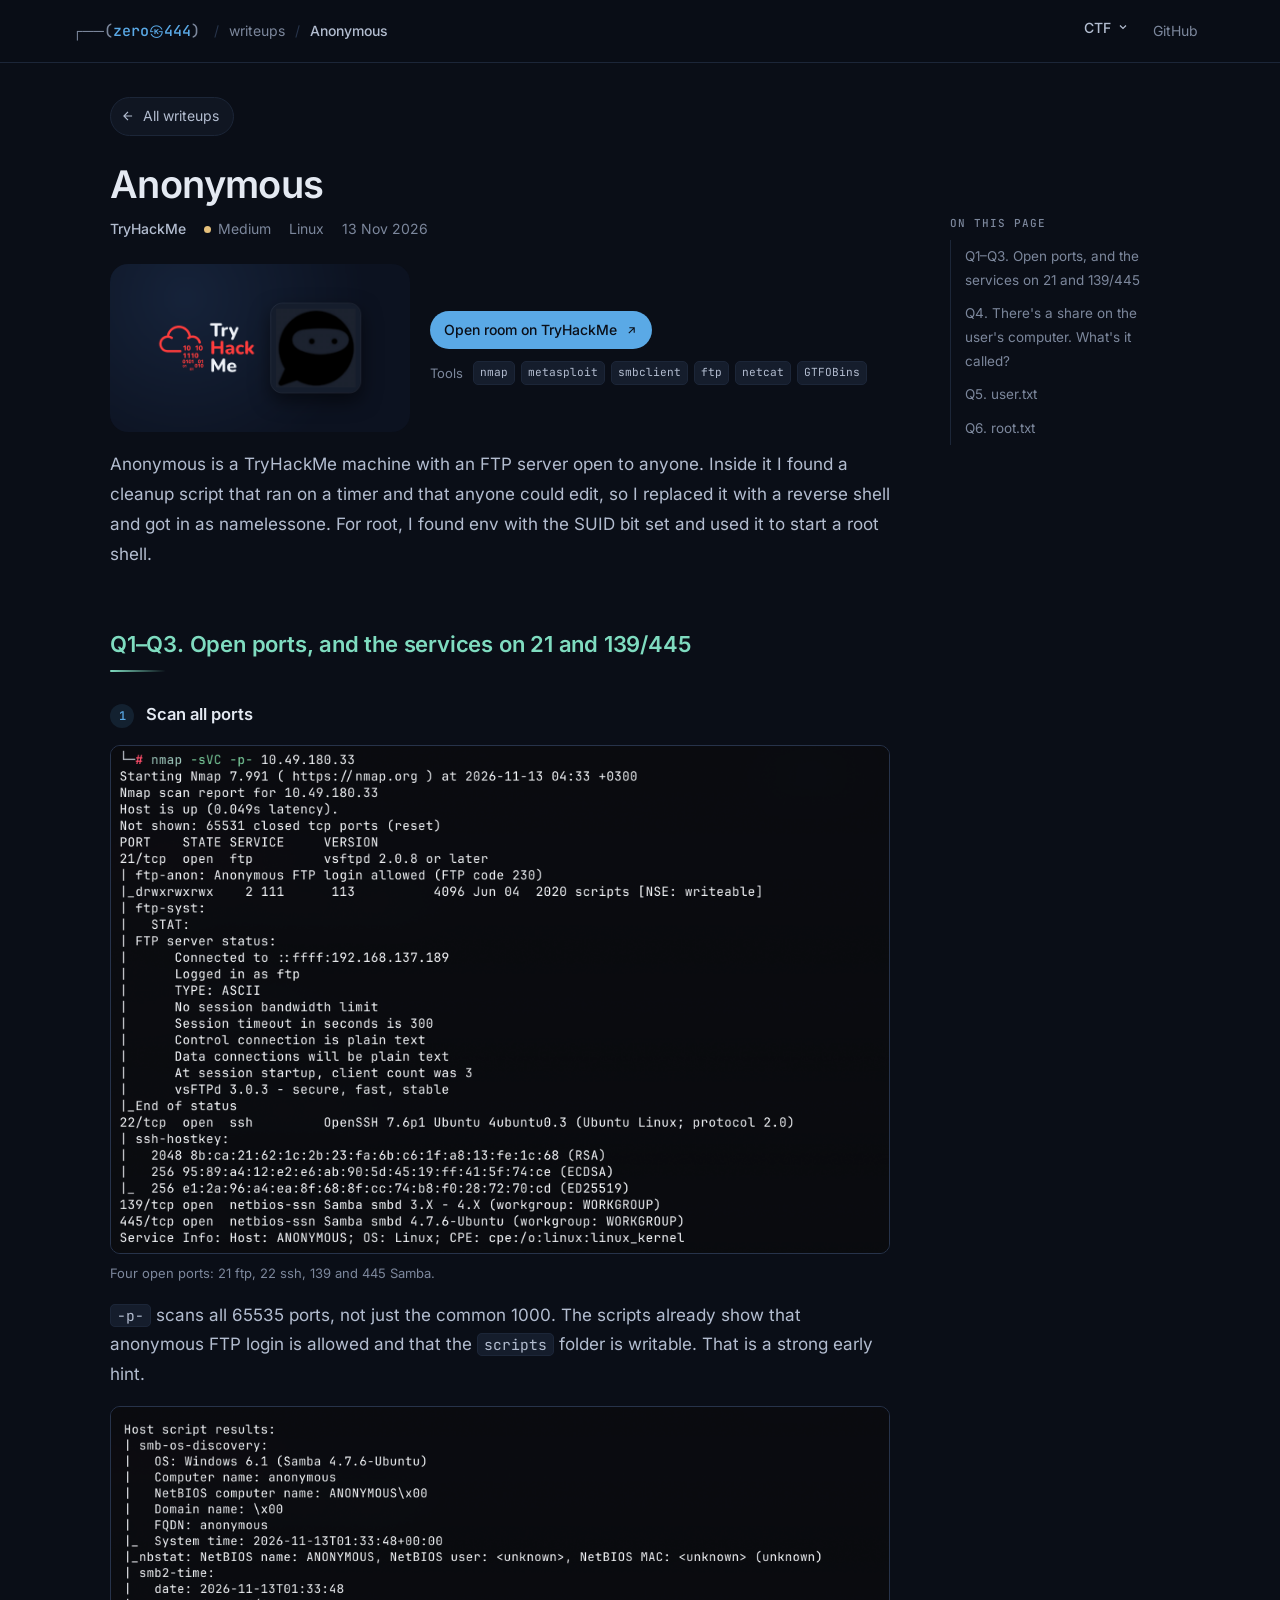
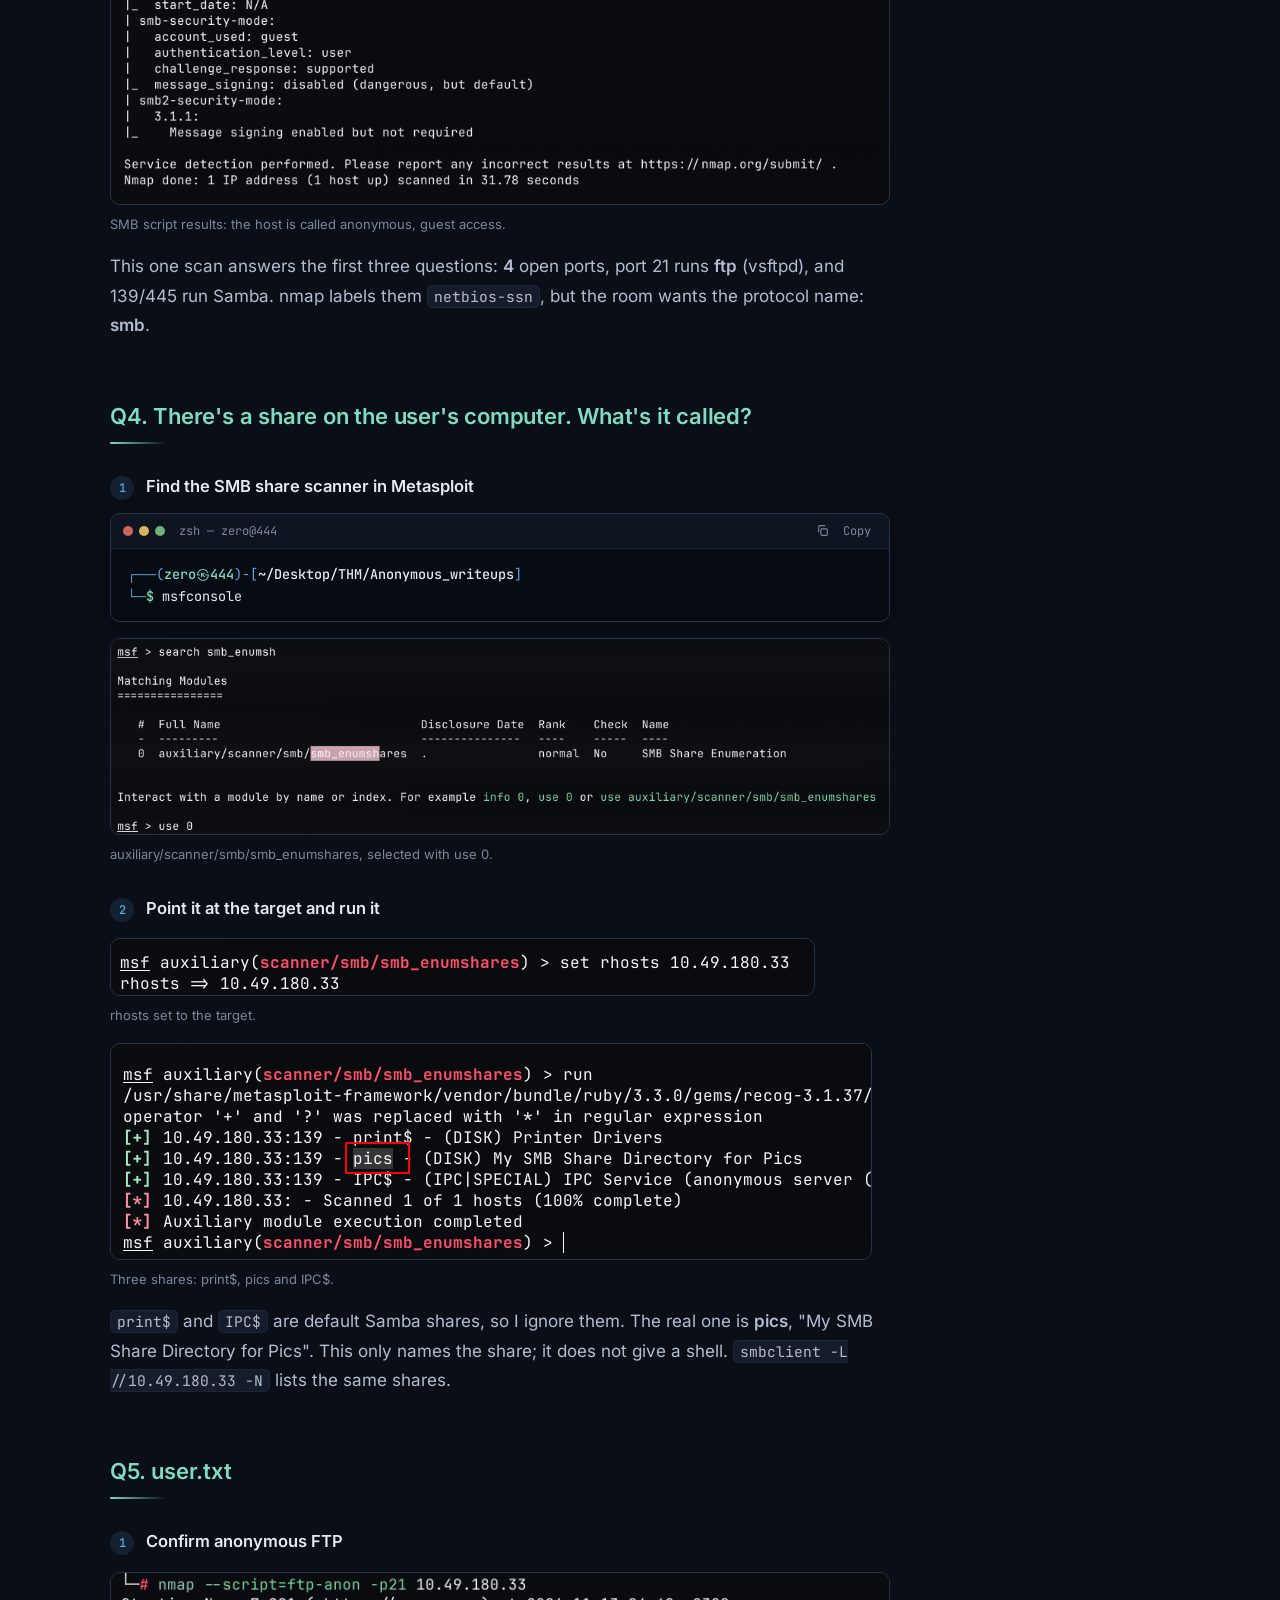
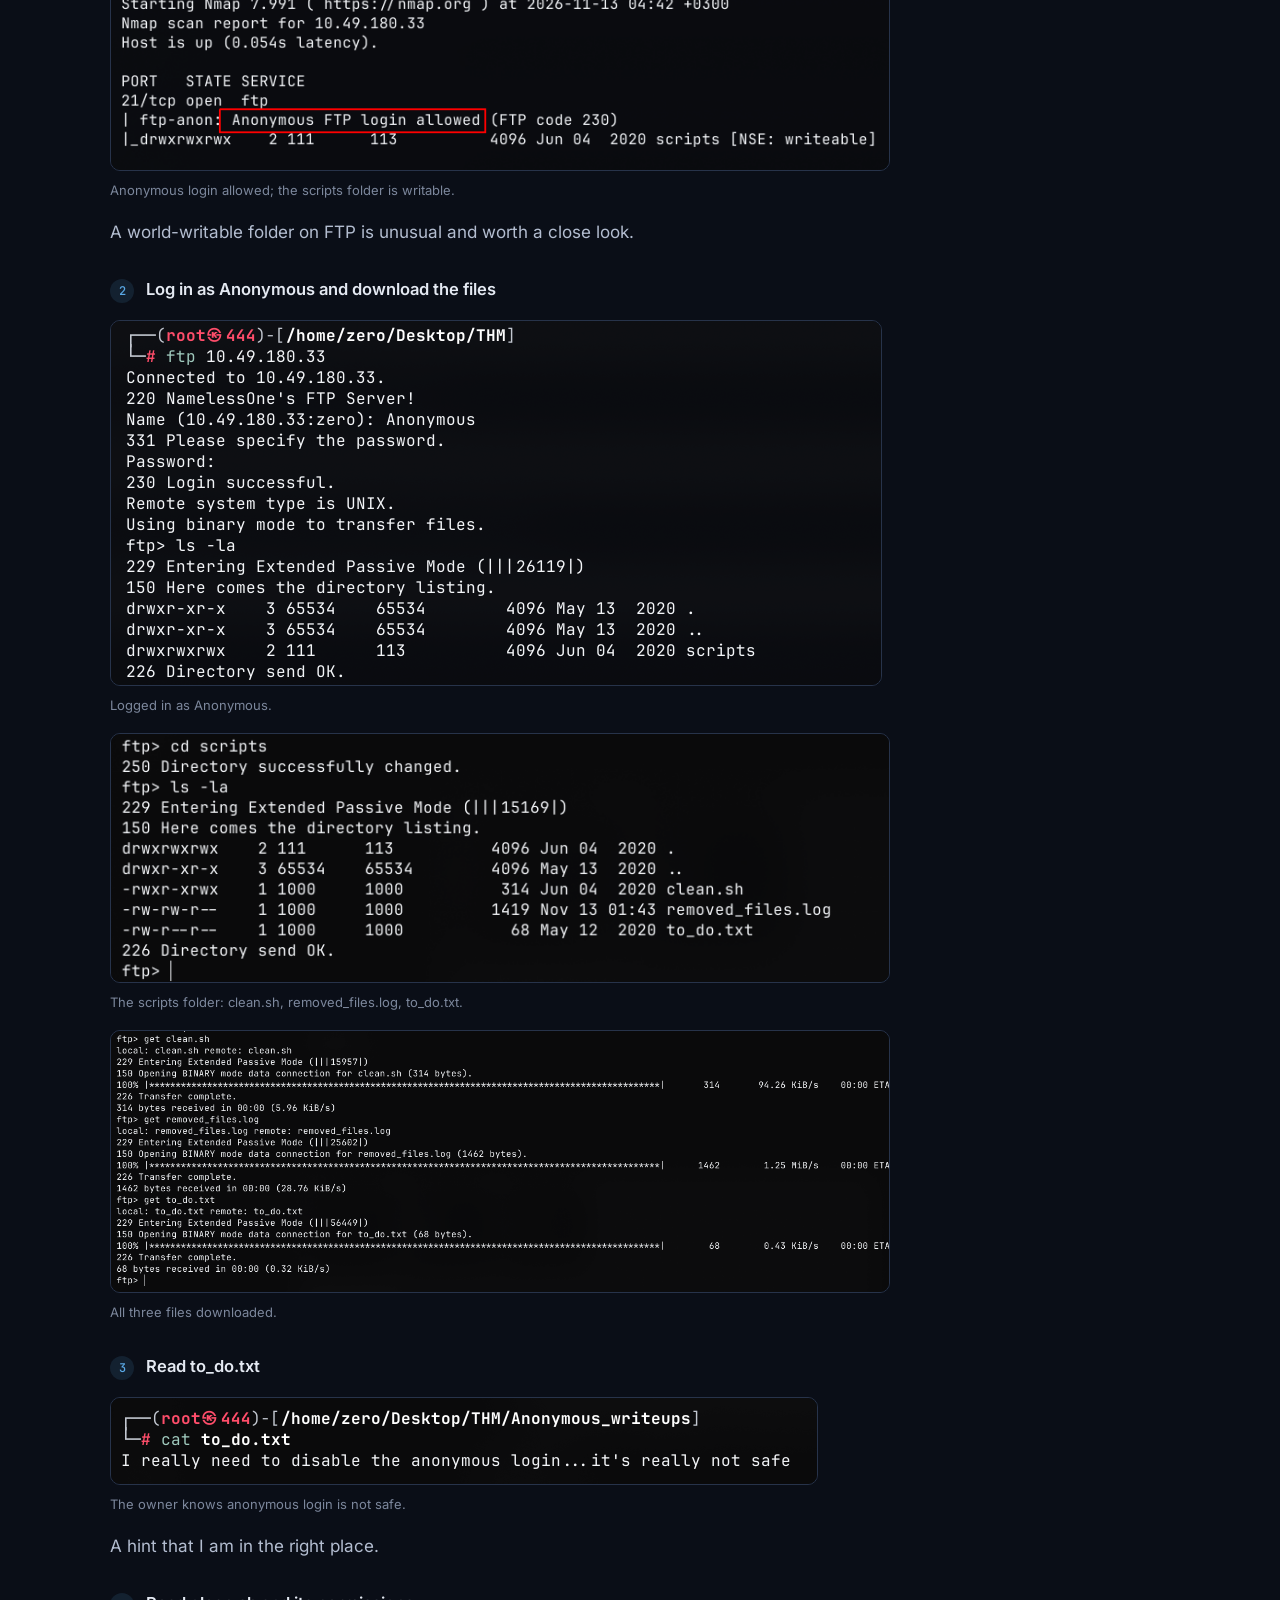
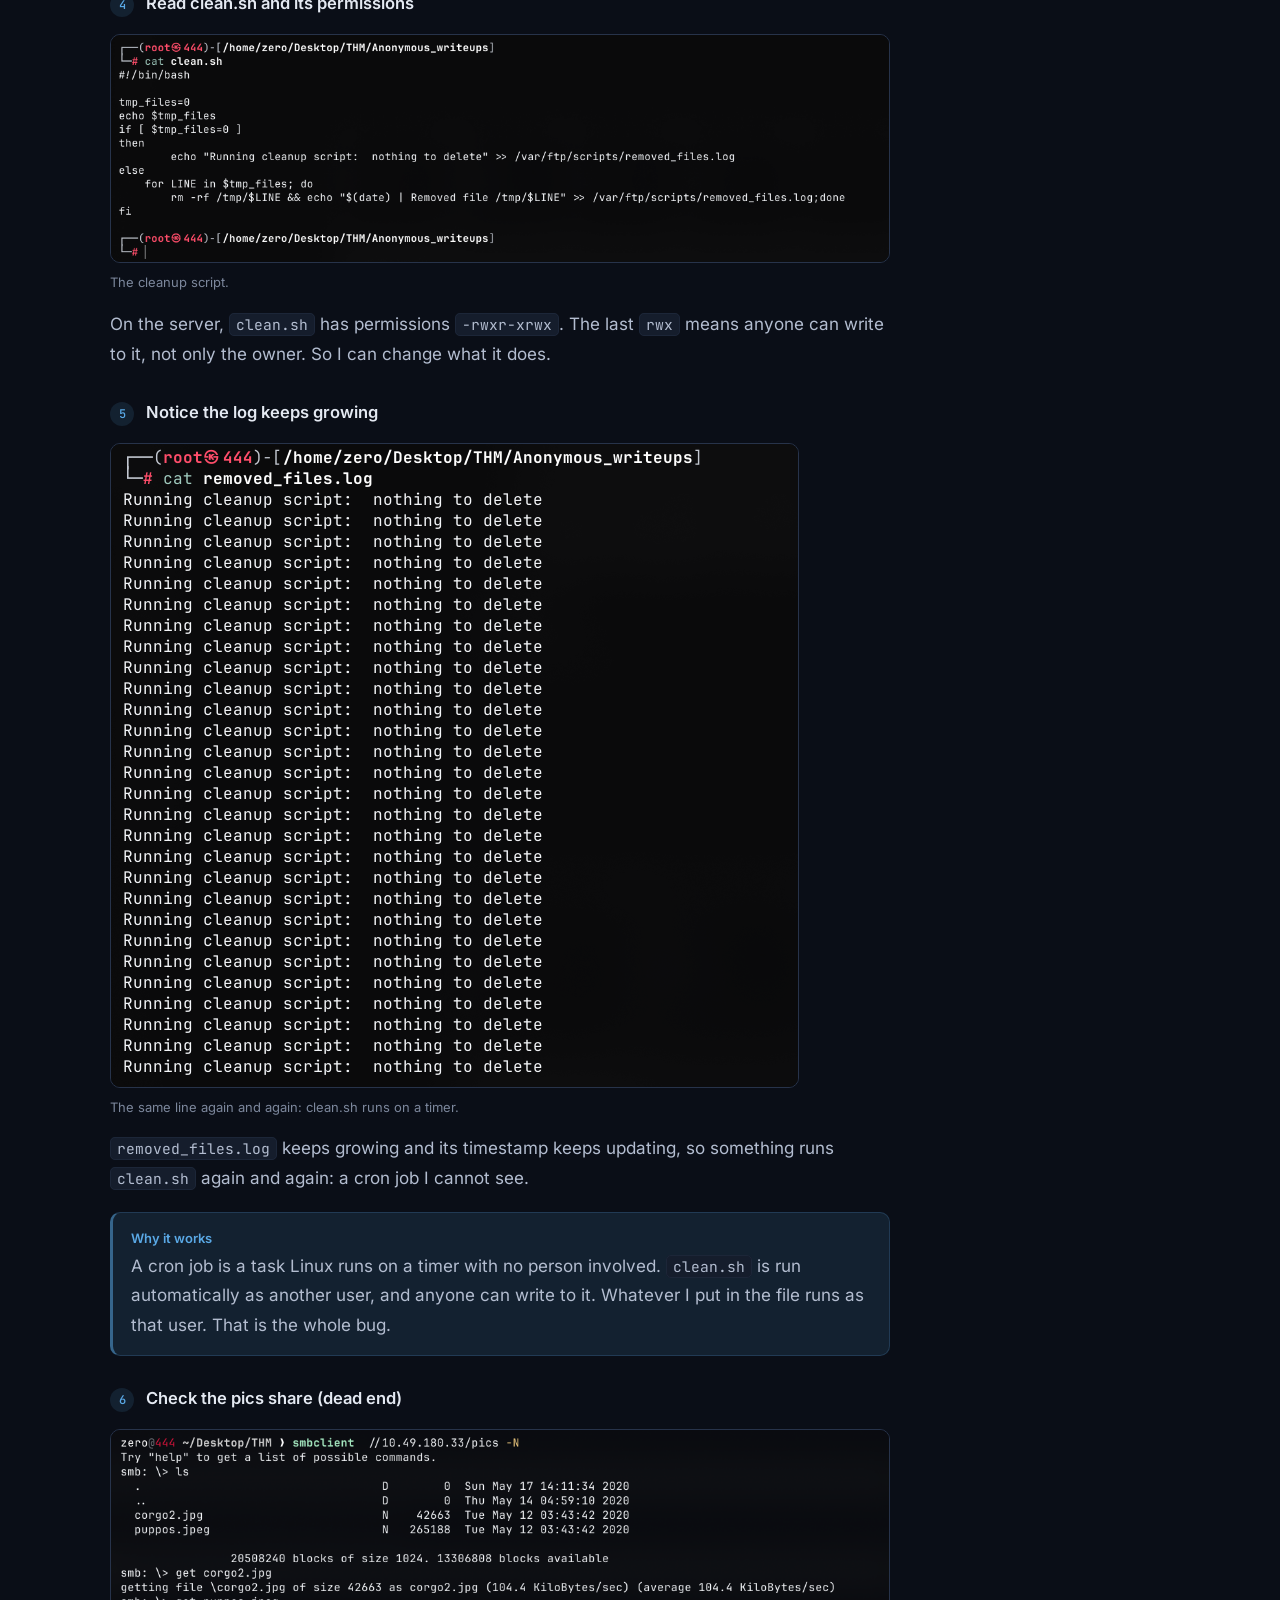
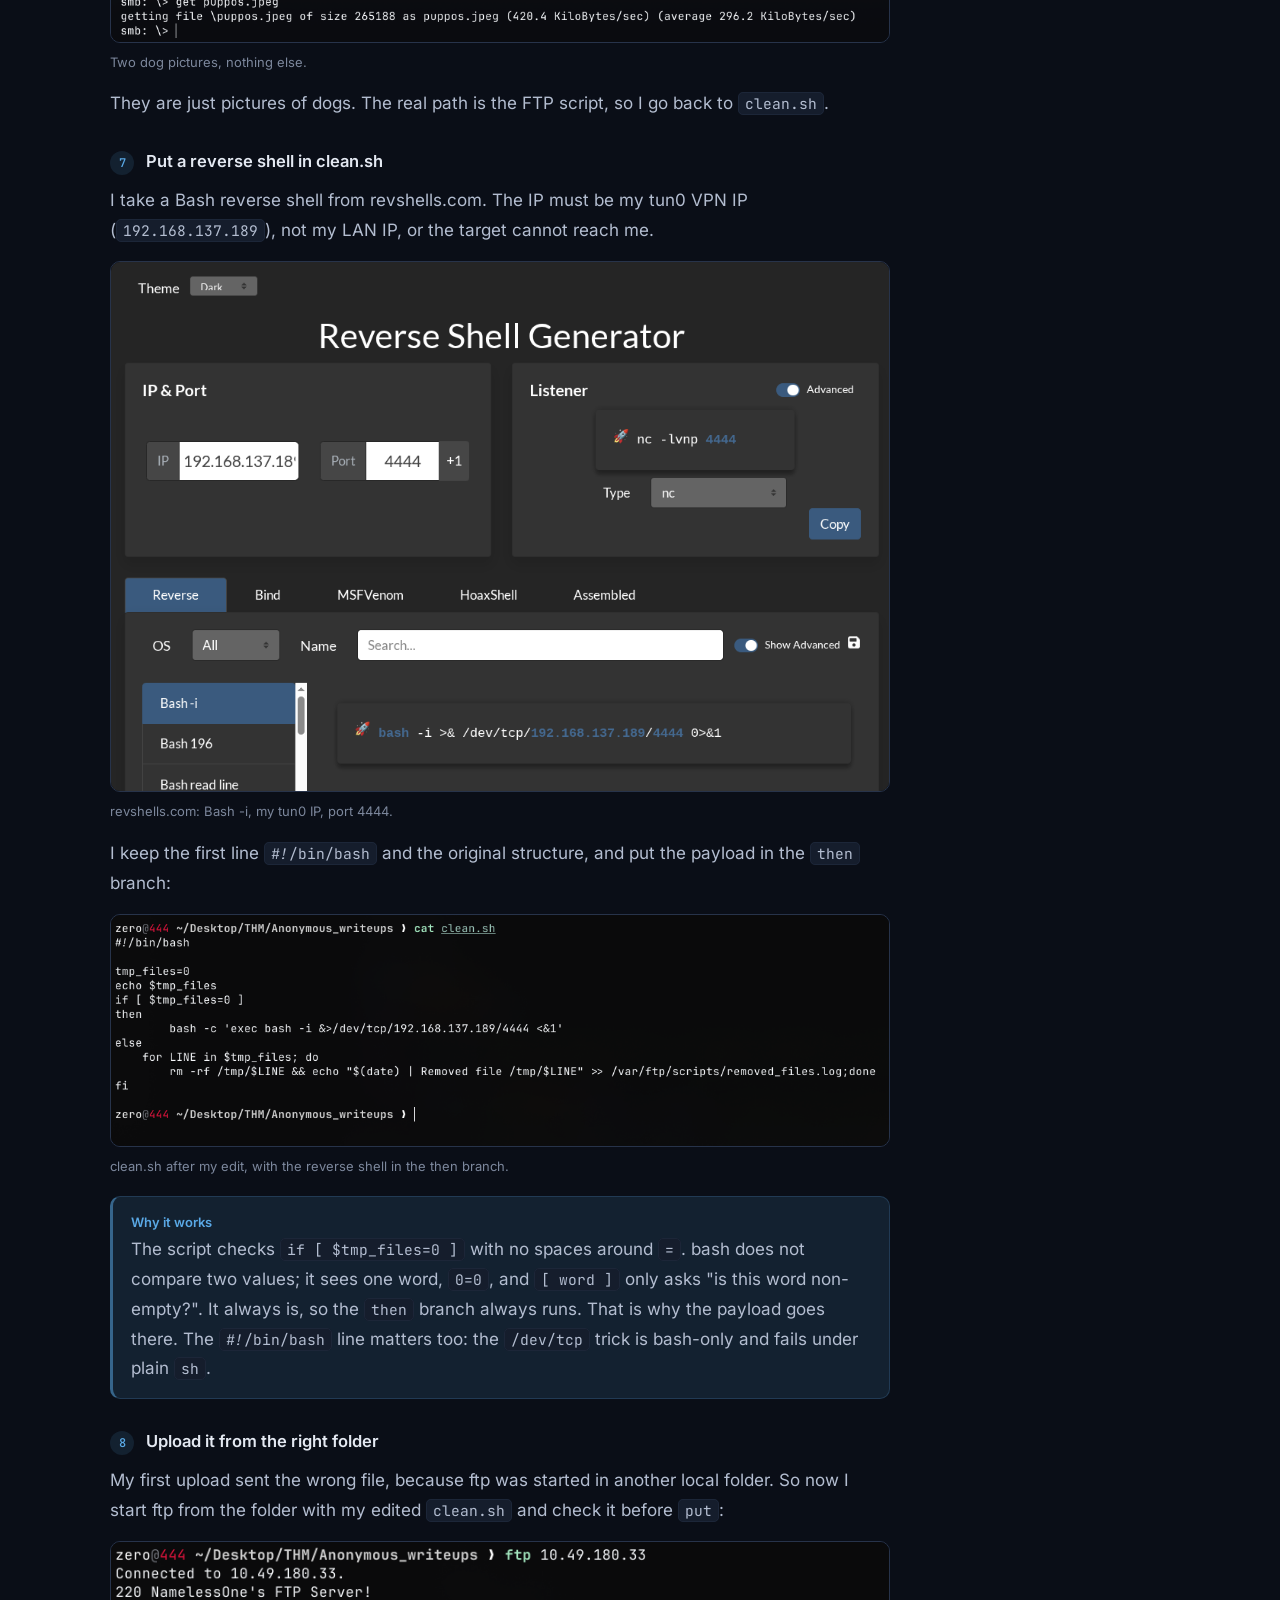
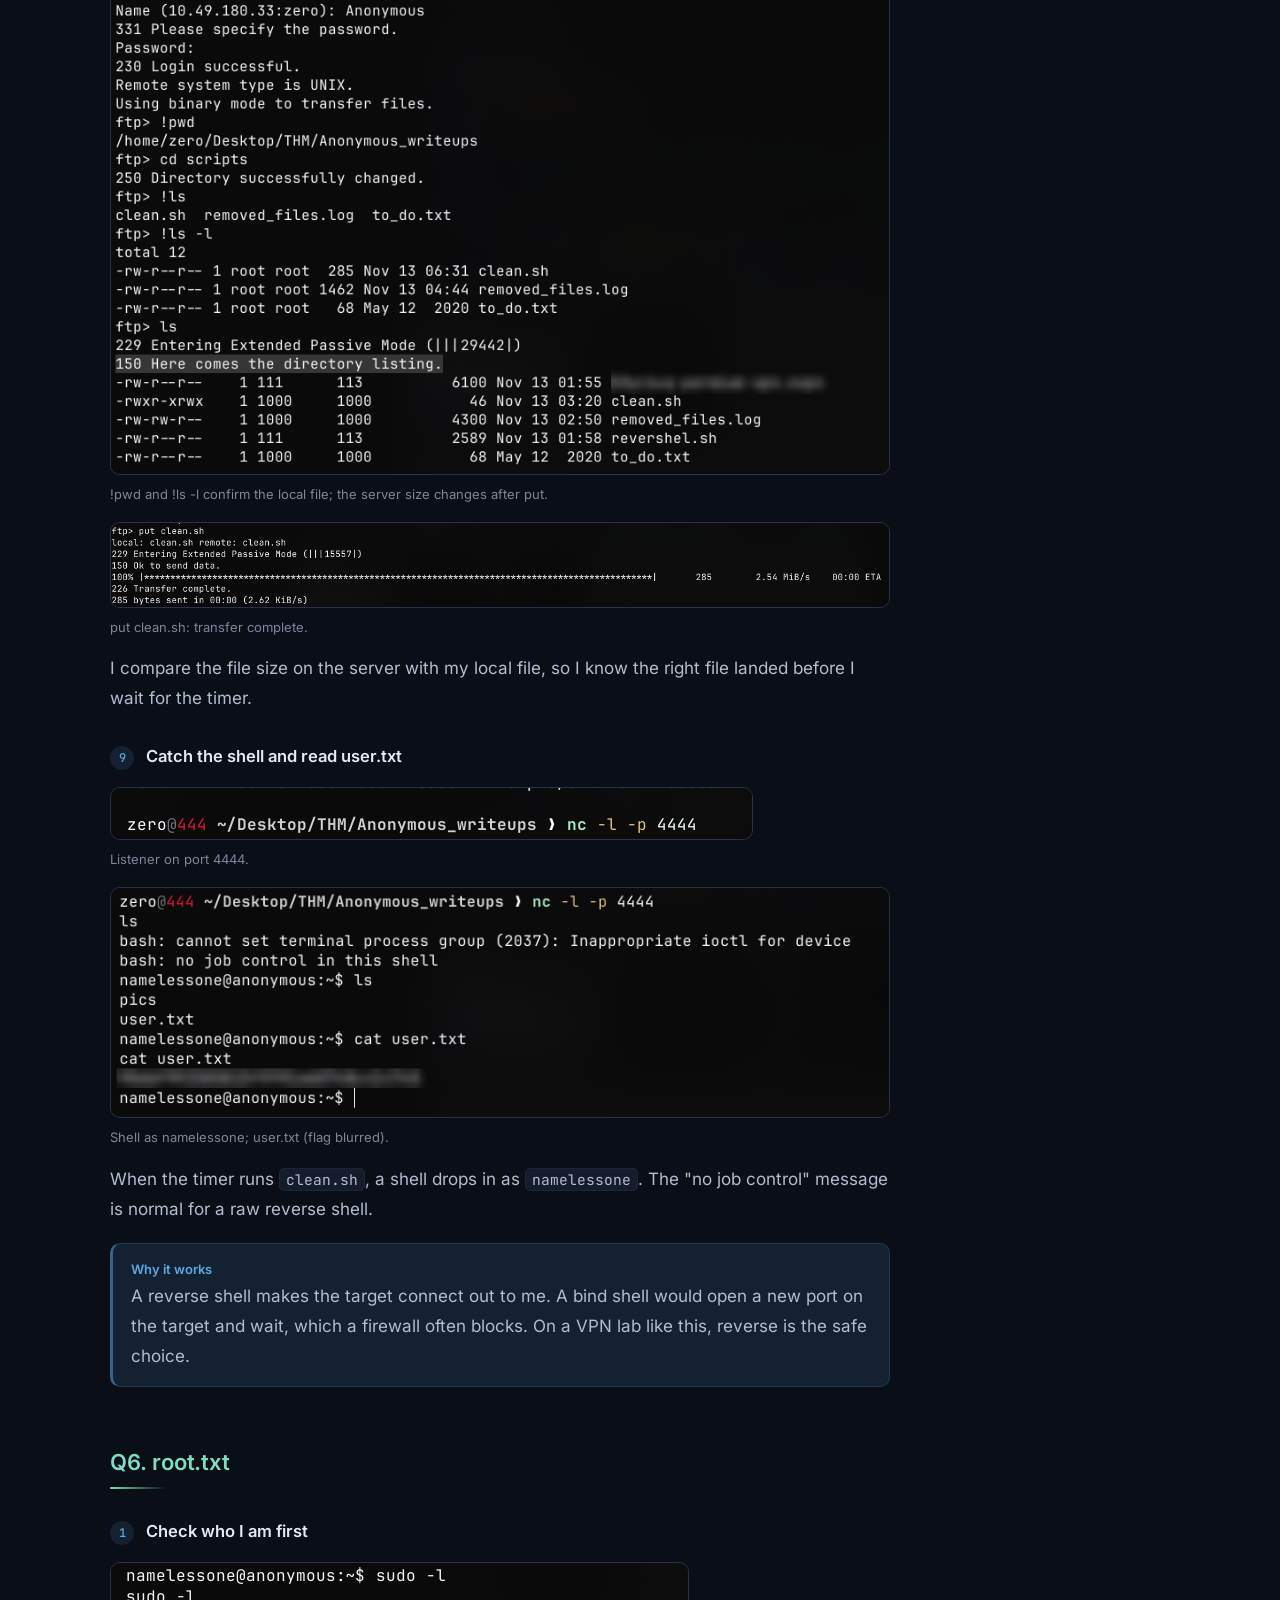
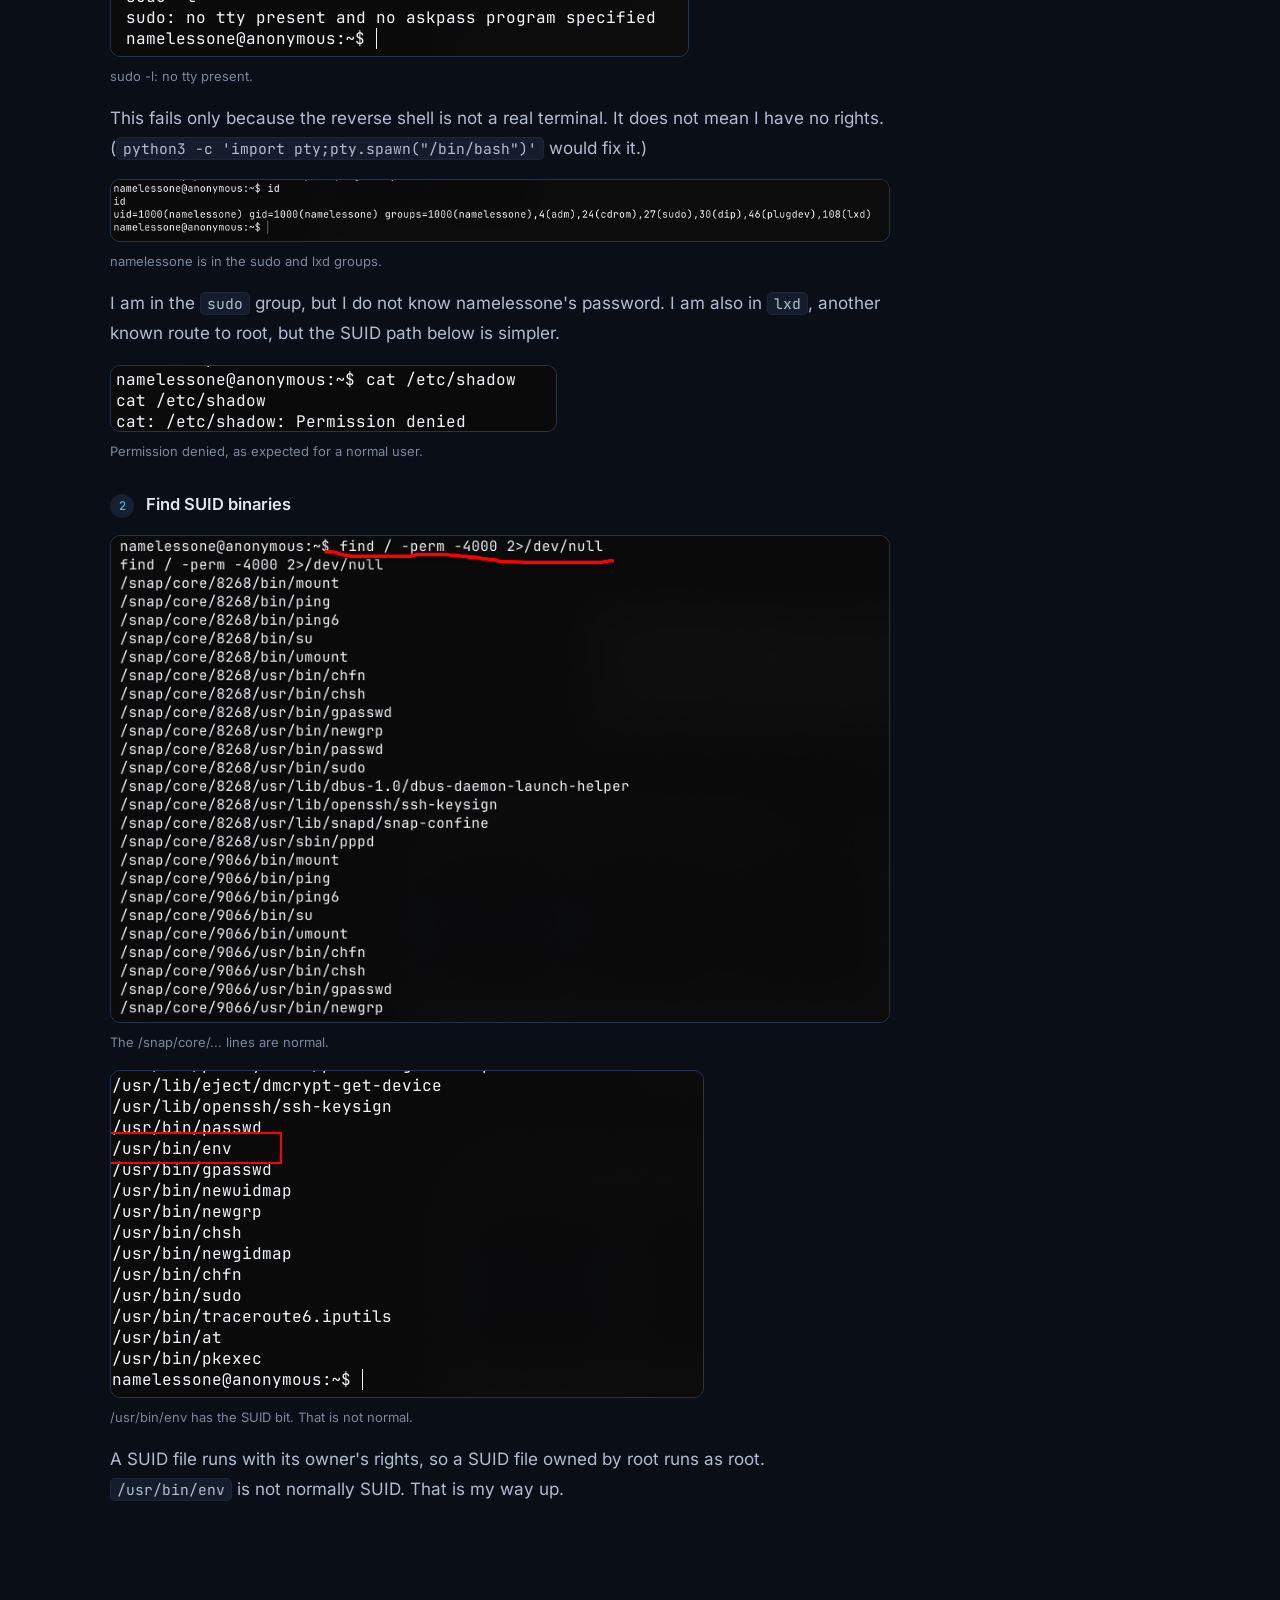
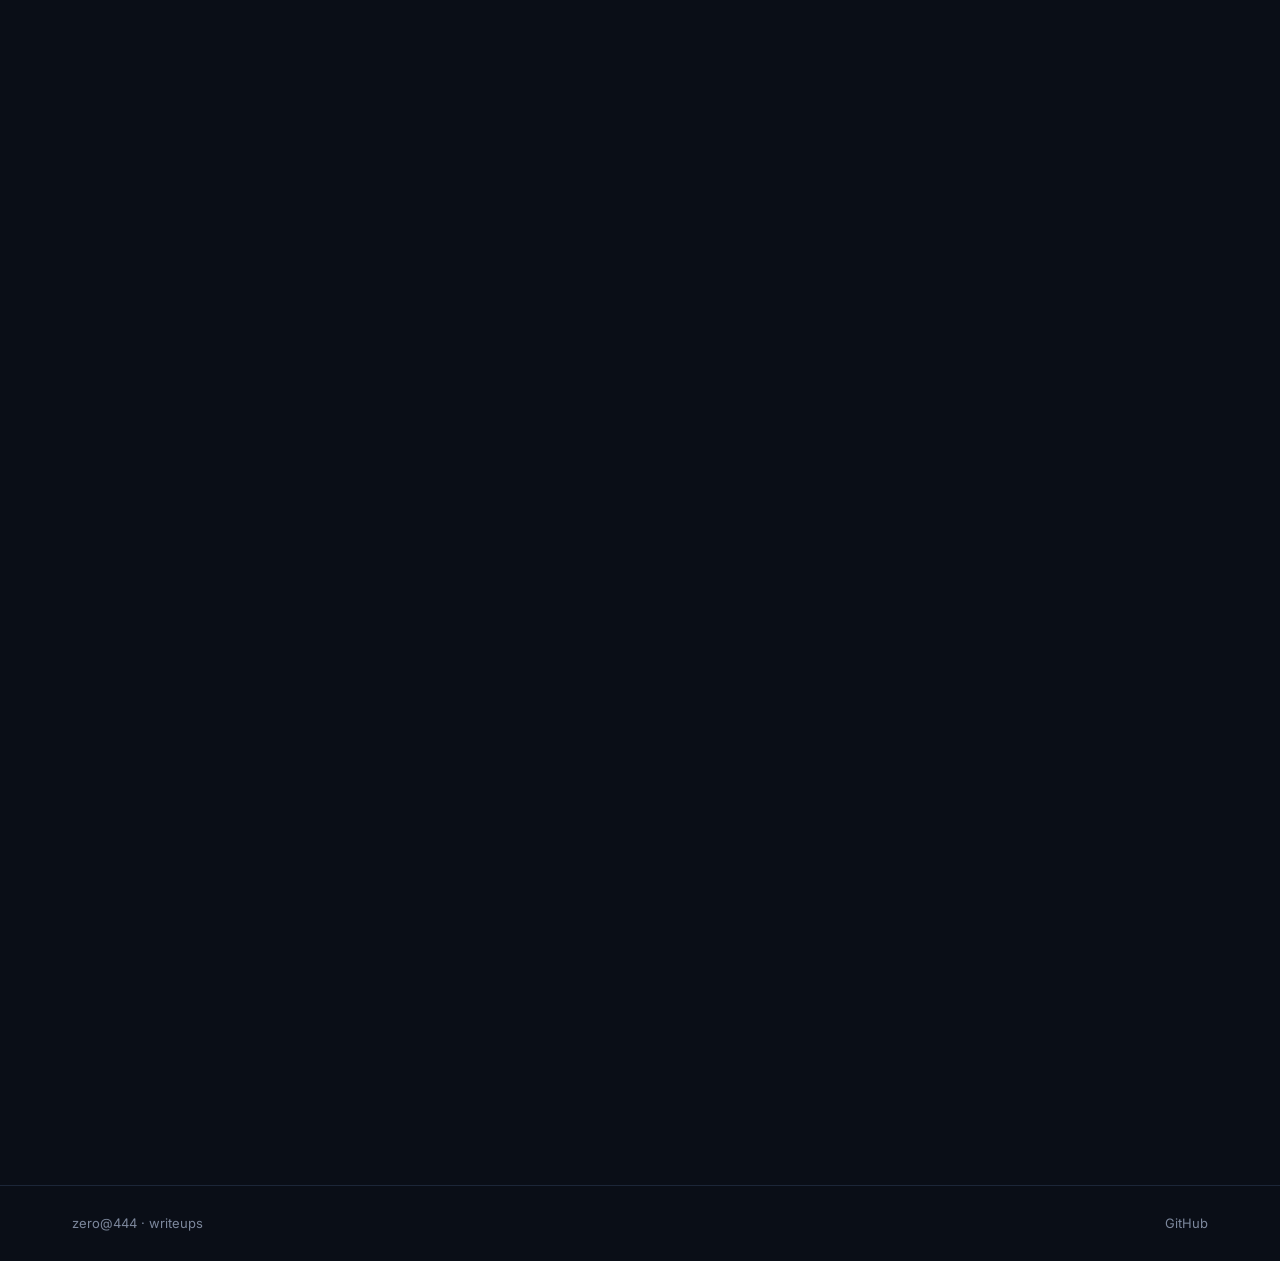
==== commit 265be715: "Story descriptions and cover images, remove attack path" ====
--- a/writeups/anonymous/index.html
+++ b/writeups/anonymous/index.html
@@ -15,11 +15,11 @@
 <meta name="twitter:title" content="Anonymous · TryHackMe writeup">
 <meta name="twitter:description" content="TryHackMe Anonymous walkthrough: anonymous FTP, a world-writable cron script turned into a bash reverse shell, SMB share enumeration, and SUID env to root.">
 <meta name="theme-color" content="#0a0e17">
-<link rel="icon" href="/assets/favicon.svg" type="image/svg+xml">
+<link rel="icon" href="/assets/favicon.svg?v=a6c11342" type="image/svg+xml">
 <link rel="preload" href="/assets/fonts/inter-400.woff2" as="font" type="font/woff2" crossorigin>
 <link rel="preload" href="/assets/fonts/jetbrains-mono-400.woff2" as="font" type="font/woff2" crossorigin>
-<link rel="stylesheet" href="/assets/site.css">
-<link rel="stylesheet" href="/assets/motion.css">
+<link rel="stylesheet" href="/assets/site.css?v=17cac724">
+<link rel="stylesheet" href="/assets/motion.css?v=1f18d945">
 <script>document.documentElement.classList.add("js")</script>
 </head>
 <body>
@@ -35,16 +35,15 @@
   <article>
     <a class="back" href="/"><svg width="14" height="14" viewBox="0 0 24 24" fill="none" stroke="currentColor" stroke-width="2" aria-hidden="true"><path d="M19 12H5M12 19l-7-7 7-7"/></svg>All writeups</a>
     <h1>Anonymous</h1>
-    <div class="meta"><span class="pm"><span class="pmark icon big" style="--pb:#212c42;--pf:#ff4545" title="TryHackMe" aria-label="TryHackMe"><i style="--pi:url(/assets/platforms/tryhackme.svg)"></i></span><b>TryHackMe</b></span><span><span class="dot medium"></span>Medium</span><span>Linux</span><span><time datetime="2026-11-13">13 Nov 2026</time></span></div>
+    <div class="meta"><span><b>TryHackMe</b></span><span><span class="dot medium"></span>Medium</span><span>Linux</span><span><time datetime="2026-11-13">13 Nov 2026</time></span></div>
     <div class="roombox">
-      <img class="room-thumb" src="/images/anonymous/thumb.webp" alt="Anonymous">
+      <img class="room-cover" src="/images/anonymous/cover.webp" alt="Anonymous on TryHackMe">
       <div class="roominfo">
         <a class="openroom" href="https://tryhackme.com/room/anonymous" target="_blank" rel="noopener">Open room on TryHackMe<svg width="13" height="13" viewBox="0 0 24 24" fill="none" stroke="currentColor" stroke-width="2" aria-hidden="true"><path d="M7 17 17 7M8 7h9v9"/></svg></a>
         <div class="toolsline"><span>Tools</span><code>nmap</code> <code>metasploit</code> <code>smbclient</code> <code>ftp</code> <code>netcat</code> <code>GTFOBins</code></div>
       </div>
     </div>
-    <div class="path"><div class="lbl">ATTACK PATH</div><ol><li>nmap (FTP, SSH, SMB)</li><li>anonymous FTP</li><li>world-writable clean.sh run by cron</li><li>bash reverse shell as namelessone</li><li>SUID /usr/bin/env</li><li>root</li></ol></div>
-    <p class="summary">Anonymous is a Linux box where the name is the hint: the FTP server allows anonymous login. In a scripts folder, a cleanup script runs on a timer and anyone can write to it, so I put a reverse shell inside it and wait. That gives a shell as <code>namelessone</code>. For root, <code>/usr/bin/env</code> has the SUID bit, and <code>env /bin/sh -p</code> keeps the root rights.</p>
+    <p class="summary">Anonymous is a TryHackMe machine with an FTP server open to anyone. Inside it I found a cleanup script that ran on a timer and that anyone could edit, so I replaced it with a reverse shell and got in as namelessone. For root, I found env with the SUID bit set and used it to start a root shell.</p>
     <h2 id="q1"><a class="anchor" href="#q1" aria-label="Link to this section">#</a>Q1–Q3. Open ports, and the services on 21 and 139/445</h2><div class="step"><h3><span class="n">1</span>Scan all ports</h3><figure><button class="shot" type="button" data-zoom aria-label="Enlarge screenshot"><img src="/images/anonymous/nmap-full.webp" alt="Four open ports: 21 ftp, 22 ssh, 139 and 445 Samba." loading="lazy"></button><figcaption>Four open ports: 21 ftp, 22 ssh, 139 and 445 Samba.</figcaption></figure><p><code>-p-</code> scans all 65535 ports, not just the common 1000. The scripts already show that anonymous FTP login is allowed and that the <code>scripts</code> folder is writable. That is a strong early hint.</p><figure><button class="shot" type="button" data-zoom aria-label="Enlarge screenshot"><img src="/images/anonymous/nmap-smb-scripts.webp" alt="SMB script results: the host is called anonymous, guest access." loading="lazy"></button><figcaption>SMB script results: the host is called anonymous, guest access.</figcaption></figure><p>This one scan answers the first three questions: <strong>4</strong> open ports, port 21 runs <strong>ftp</strong> (vsftpd), and 139/445 run Samba. nmap labels them <code>netbios-ssn</code>, but the room wants the protocol name: <strong>smb</strong>.</p></div>
 <h2 id="q4"><a class="anchor" href="#q4" aria-label="Link to this section">#</a>Q4. There's a share on the user's computer. What's it called?</h2><div class="step"><h3><span class="n">1</span>Find the SMB share scanner in Metasploit</h3><div class="term kali"><div class="tbar"><i></i><i></i><i></i><span class="tt">zsh — zero@444</span><button class="cp" type="button"><svg width="13" height="13" viewBox="0 0 24 24" fill="none" stroke="currentColor" stroke-width="2" aria-hidden="true"><rect x="9" y="9" width="12" height="12" rx="2"/><path d="M5 15V5a2 2 0 0 1 2-2h10"/></svg><span>Copy</span></button></div><pre><span class="pk">┌──(</span><span class="pu">zero㉿444</span><span class="pk">)-[</span><span class="pd">~/Desktop/THM/Anonymous_writeups</span><span class="pk">]</span>
 <span class="pk">└─</span><span class="pu">$</span> <span class="cmdtext">msfconsole</span></pre></div><figure><button class="shot" type="button" data-zoom aria-label="Enlarge screenshot"><img src="/images/anonymous/msf-search.webp" alt="auxiliary/scanner/smb/smb_enumshares, selected with use 0." loading="lazy"></button><figcaption>auxiliary/scanner/smb/smb_enumshares, selected with use 0.</figcaption></figure></div><div class="step"><h3><span class="n">2</span>Point it at the target and run it</h3><figure><button class="shot" type="button" data-zoom aria-label="Enlarge screenshot"><img src="/images/anonymous/msf-rhosts.webp" alt="rhosts set to the target." loading="lazy"></button><figcaption>rhosts set to the target.</figcaption></figure><figure><button class="shot" type="button" data-zoom aria-label="Enlarge screenshot"><img src="/images/anonymous/msf-shares.webp" alt="Three shares: print$, pics and IPC$." loading="lazy"></button><figcaption>Three shares: print$, pics and IPC$.</figcaption></figure><p><code>print$</code> and <code>IPC$</code> are default Samba shares, so I ignore them. The real one is <strong>pics</strong>, "My SMB Share Directory for Pics". This only names the share; it does not give a shell. <code>smbclient -L //10.49.180.33 -N</code> lists the same shares.</p></div>
@@ -54,6 +53,6 @@
   <aside class="toc"><b>ON THIS PAGE</b><a href="#q1">Q1–Q3. Open ports, and the services on 21 and 139/445</a><a href="#q4">Q4. There's a share on the user's computer. What's it called?</a><a href="#q5">Q5. user.txt</a><a href="#q6">Q6. root.txt</a></aside>
 </main>
 <footer><div class="wrap"><span>zero@444 · writeups</span><a href="https://github.com/10i-0" target="_blank" rel="noopener">GitHub</a></div></footer>
-<script src="/assets/site.js" defer></script>
+<script src="/assets/site.js?v=da8f699d" defer></script>
 </body>
 </html>
--- a/assets/site.css
+++ b/assets/site.css
@@ -264,3 +264,55 @@
 @media (max-width:640px){.grad{font-size:32px!important}}
 @media (prefers-reduced-motion:reduce){.hero .prompt,.hero h1,.hero p,.year-group .item,.year-group .year{animation:none;opacity:1;transform:none}.grad,.hero .glow{animation:none}}
 html,body{overflow-x:clip}
+
+/* lab rows: medium size */
+.item>a{grid-template-columns:76px 1fr auto;gap:22px;padding:22px 14px;margin:0 -14px}
+.item .thumb{width:76px;height:76px;border-radius:16px}
+.item .t{font-size:19px;letter-spacing:-.2px}
+.item .d{font-size:13.5px}
+.item .main{gap:5px}
+.item .pmark.icon{width:38px;height:38px;border-radius:11px}
+.item .pmark.icon i{width:24px;height:24px}
+@media (max-width:640px){
+  .item>a{grid-template-columns:62px 1fr auto;gap:16px;padding:18px 12px}
+  .item .thumb{width:62px;height:62px;border-radius:14px}
+  .item .t{font-size:17px}
+  .item .pmark.icon{width:32px;height:32px}.item .pmark.icon i{width:20px;height:20px}
+}
+
+/* lab rows: wide cards (home) */
+.wrap.wide{max-width:1040px}
+.year-group .list{display:flex;flex-direction:column;gap:14px}
+.item + .item::before{display:none}
+.item>a{grid-template-columns:104px 1fr auto;gap:26px;padding:20px 26px 20px 20px;margin:0;border-radius:18px;background:var(--surface);border:1px solid var(--line)}
+.item>a:hover{background:var(--raise);border-color:rgba(var(--acc-rgb),.45);transform:translateY(-2px);box-shadow:0 14px 34px rgba(0,0,0,.35)}
+.item .thumb{width:104px;height:104px;border-radius:18px}
+.item .t{font-size:24px;font-weight:600;letter-spacing:-.3px}
+.item .d{font-size:14.5px}
+.item .main{gap:8px}
+.item .pmark.icon{width:44px;height:44px;border-radius:12px}
+.item .pmark.icon i{width:28px;height:28px}
+@media (max-width:640px){
+  .item>a{grid-template-columns:72px 1fr auto;gap:16px;padding:14px 16px 14px 14px;border-radius:16px}
+  .item .thumb{width:72px;height:72px;border-radius:14px}
+  .item .t{font-size:18px}
+  .item .pmark.icon{width:34px;height:34px}.item .pmark.icon i{width:22px;height:22px}
+}
+
+/* story cards (home): text on the left, cover on the right */
+.item>a{grid-template-columns:1fr 280px;gap:32px;padding:24px 24px 24px 28px;align-items:center}
+.item .main{gap:6px}
+.item .t{font-size:24px}
+.item .d{font-size:13.5px}
+.item .story{display:block;margin-top:8px;color:var(--soft);font-size:15.5px;line-height:1.7}
+.item .cover{width:280px;height:158px;border-radius:16px;object-fit:cover;transition:transform .3s,box-shadow .3s}
+.item>a:hover .cover{transform:scale(1.03);box-shadow:0 12px 30px rgba(0,0,0,.45)}
+.room-cover{width:300px;max-width:100%;border-radius:18px;transition:transform .35s,box-shadow .35s}
+.room-cover:hover{transform:translateY(-3px);box-shadow:0 14px 34px rgba(var(--acc-rgb),.2)}
+@media (max-width:820px){
+  .item>a{grid-template-columns:1fr;gap:16px;padding:18px}
+  .item .cover{order:-1;width:100%;height:auto;aspect-ratio:16/9}
+  .item .t{font-size:20px}
+  .roombox{flex-wrap:wrap}
+}
+@media (max-width:820px){.item .d{order:0}}
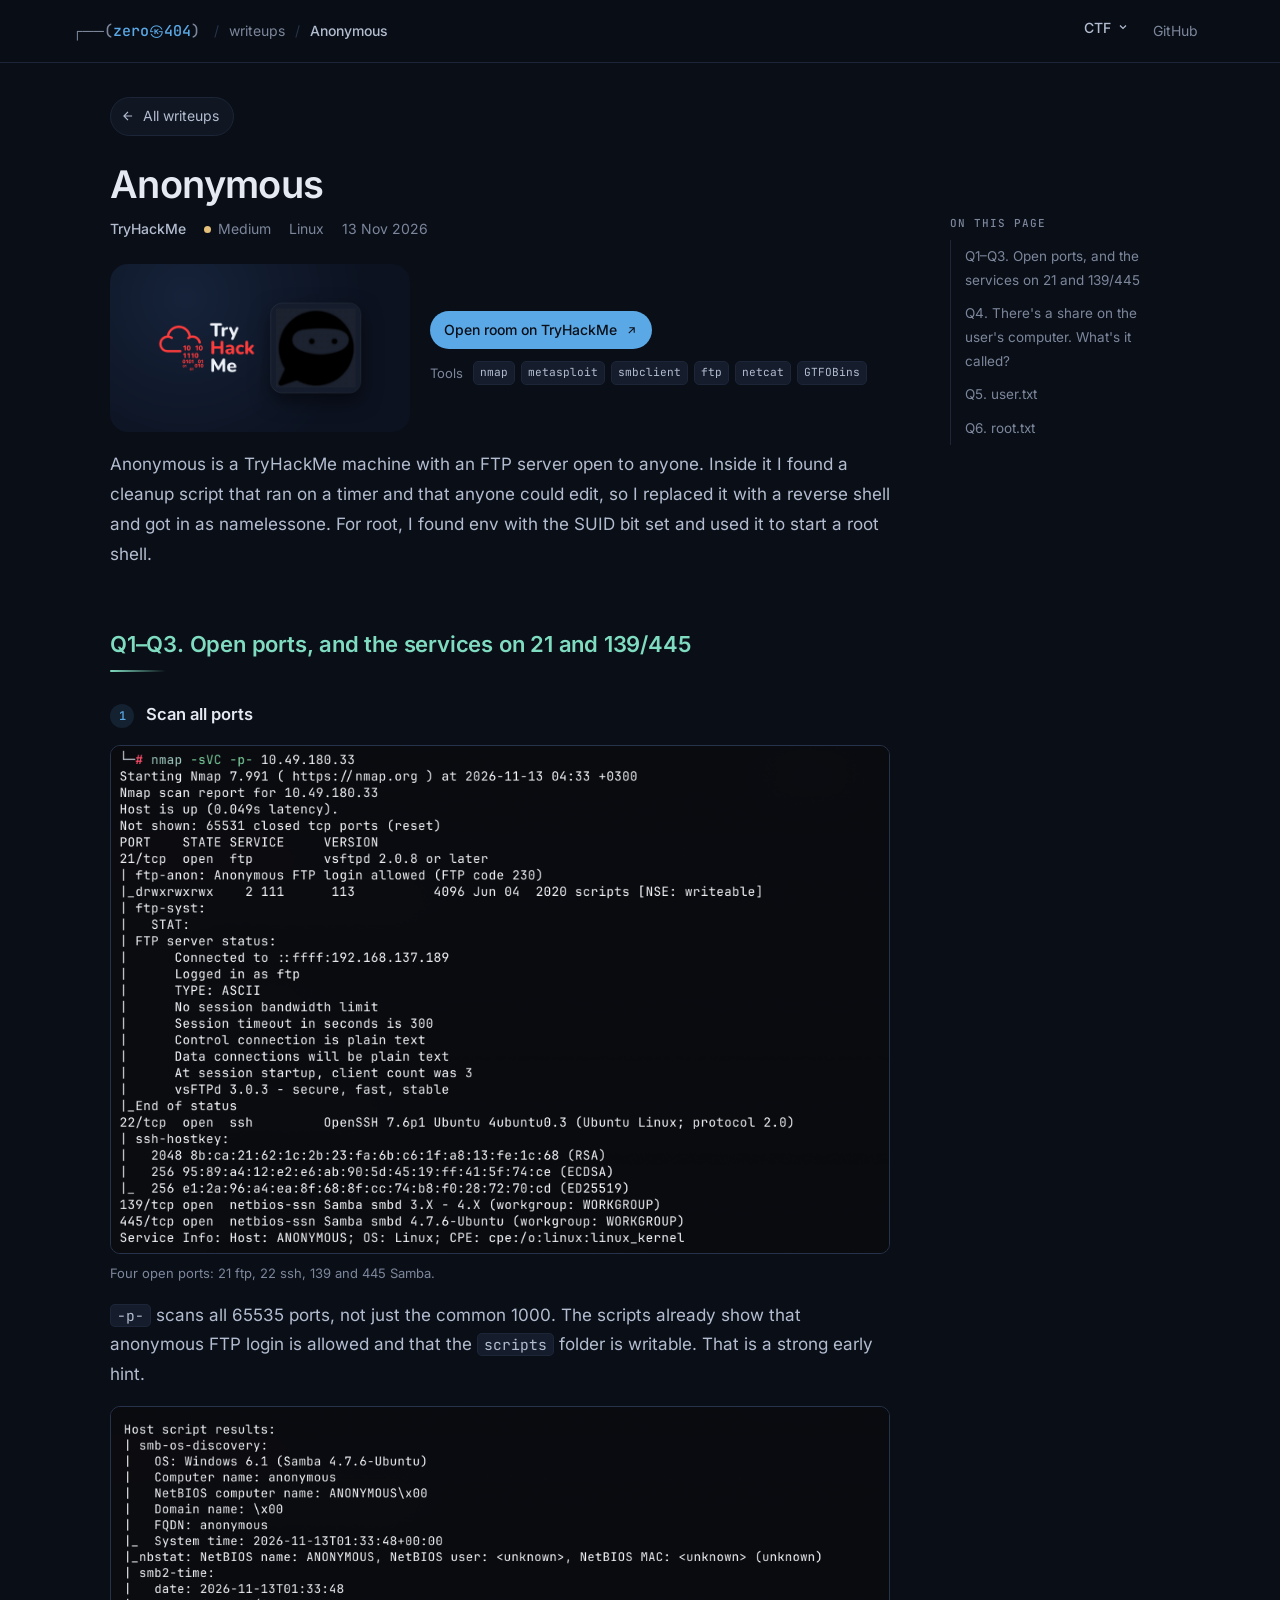
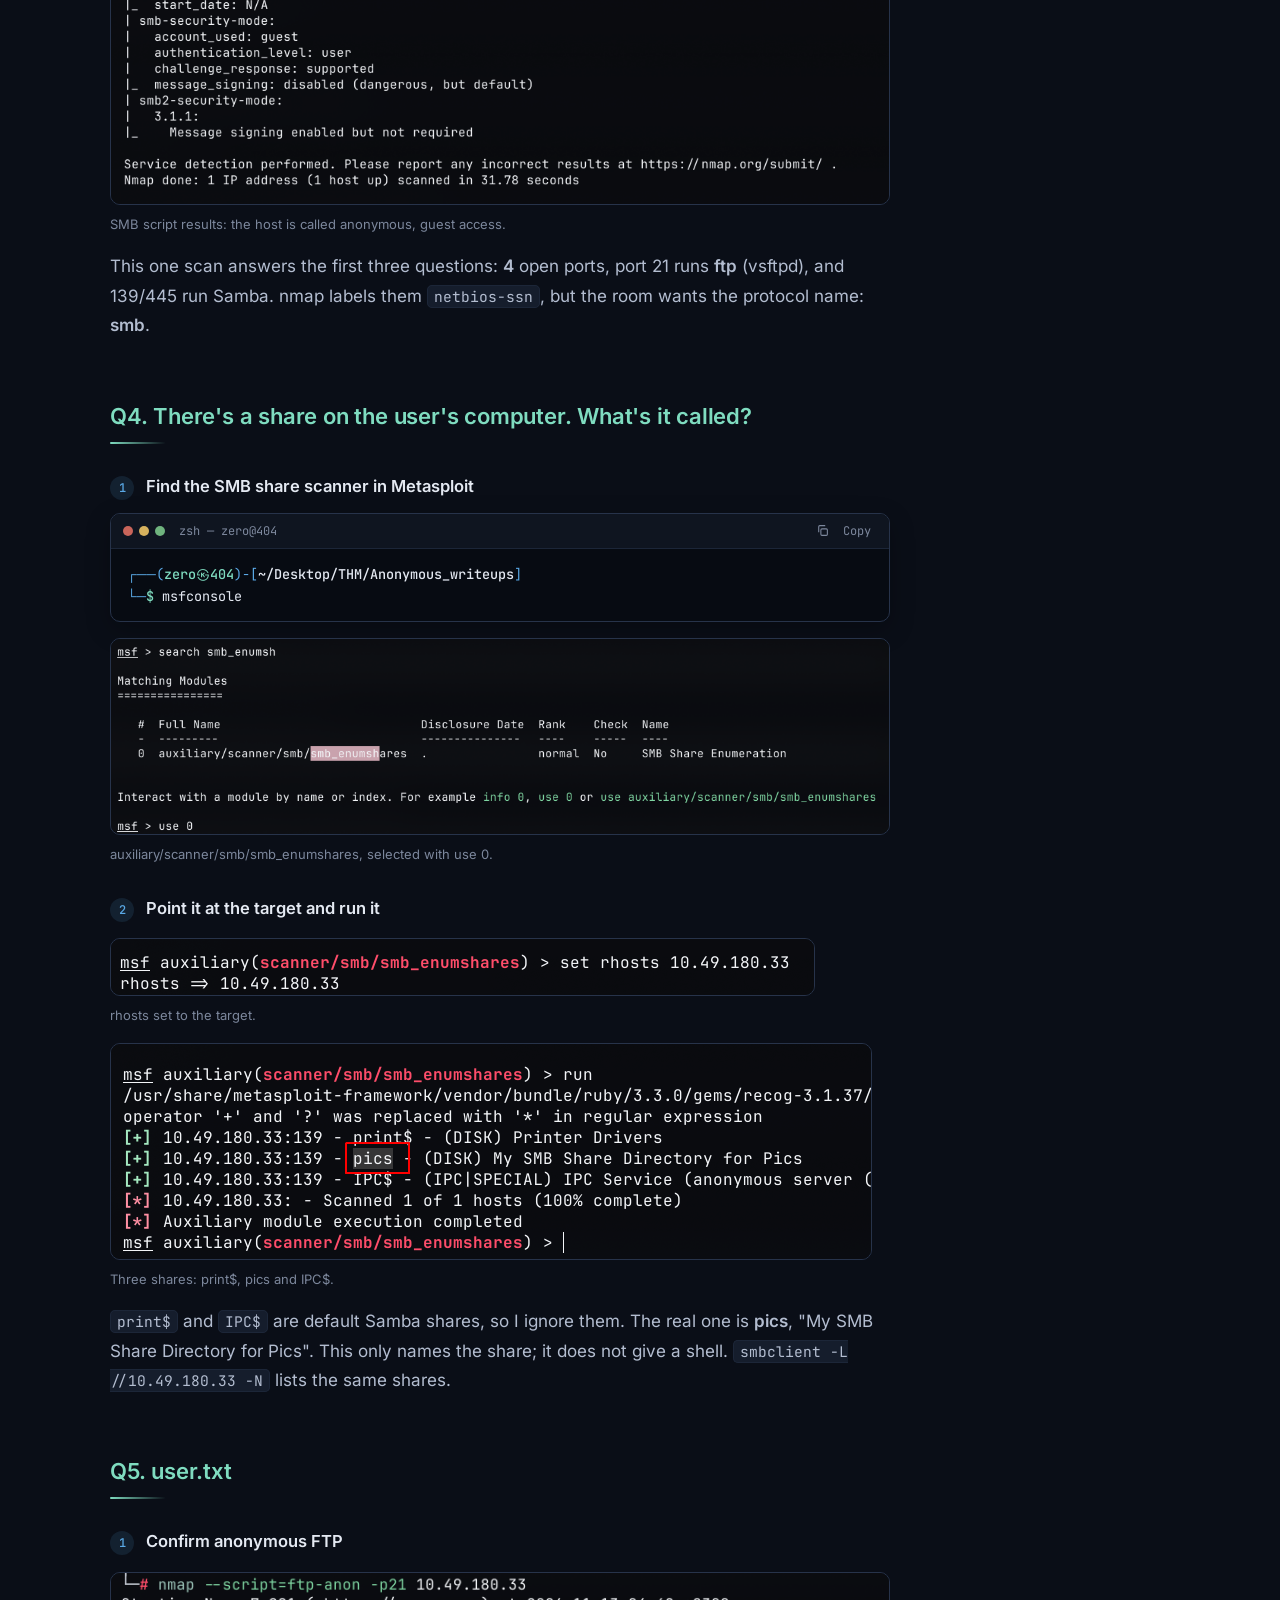
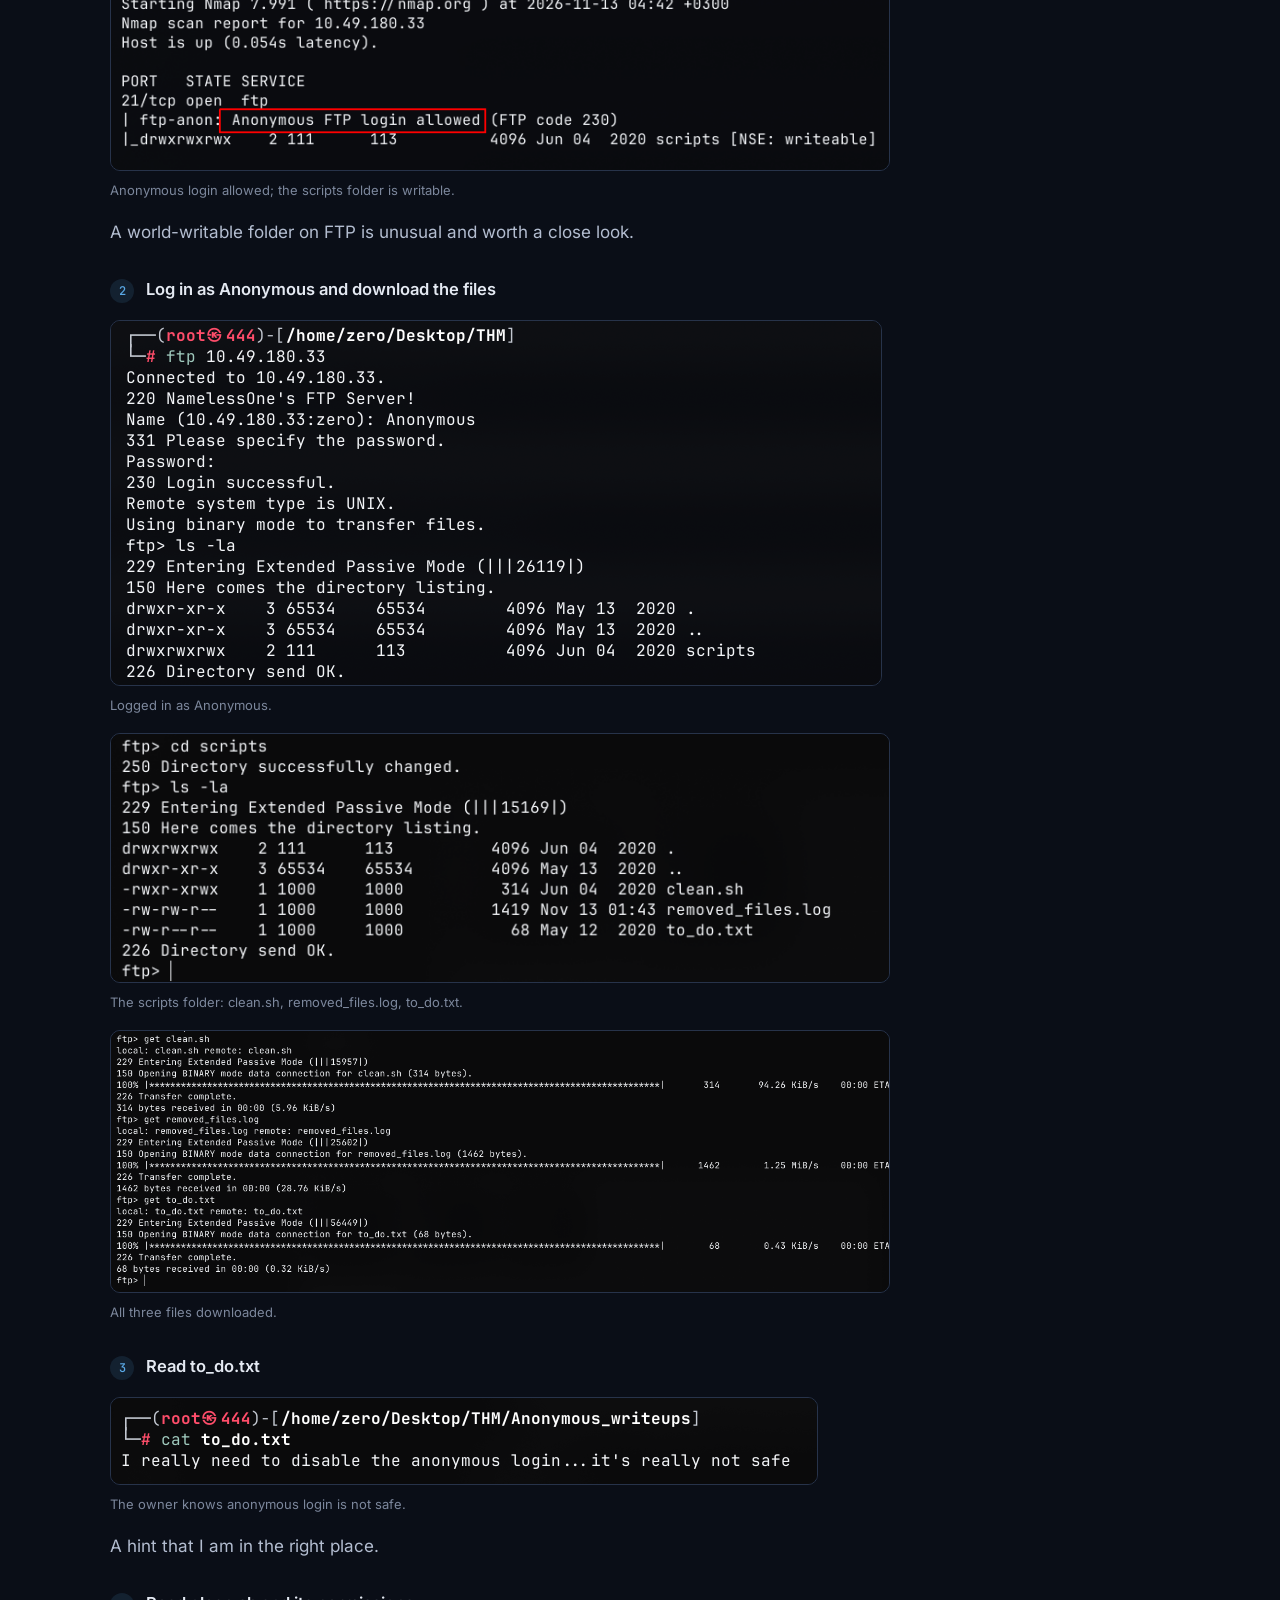
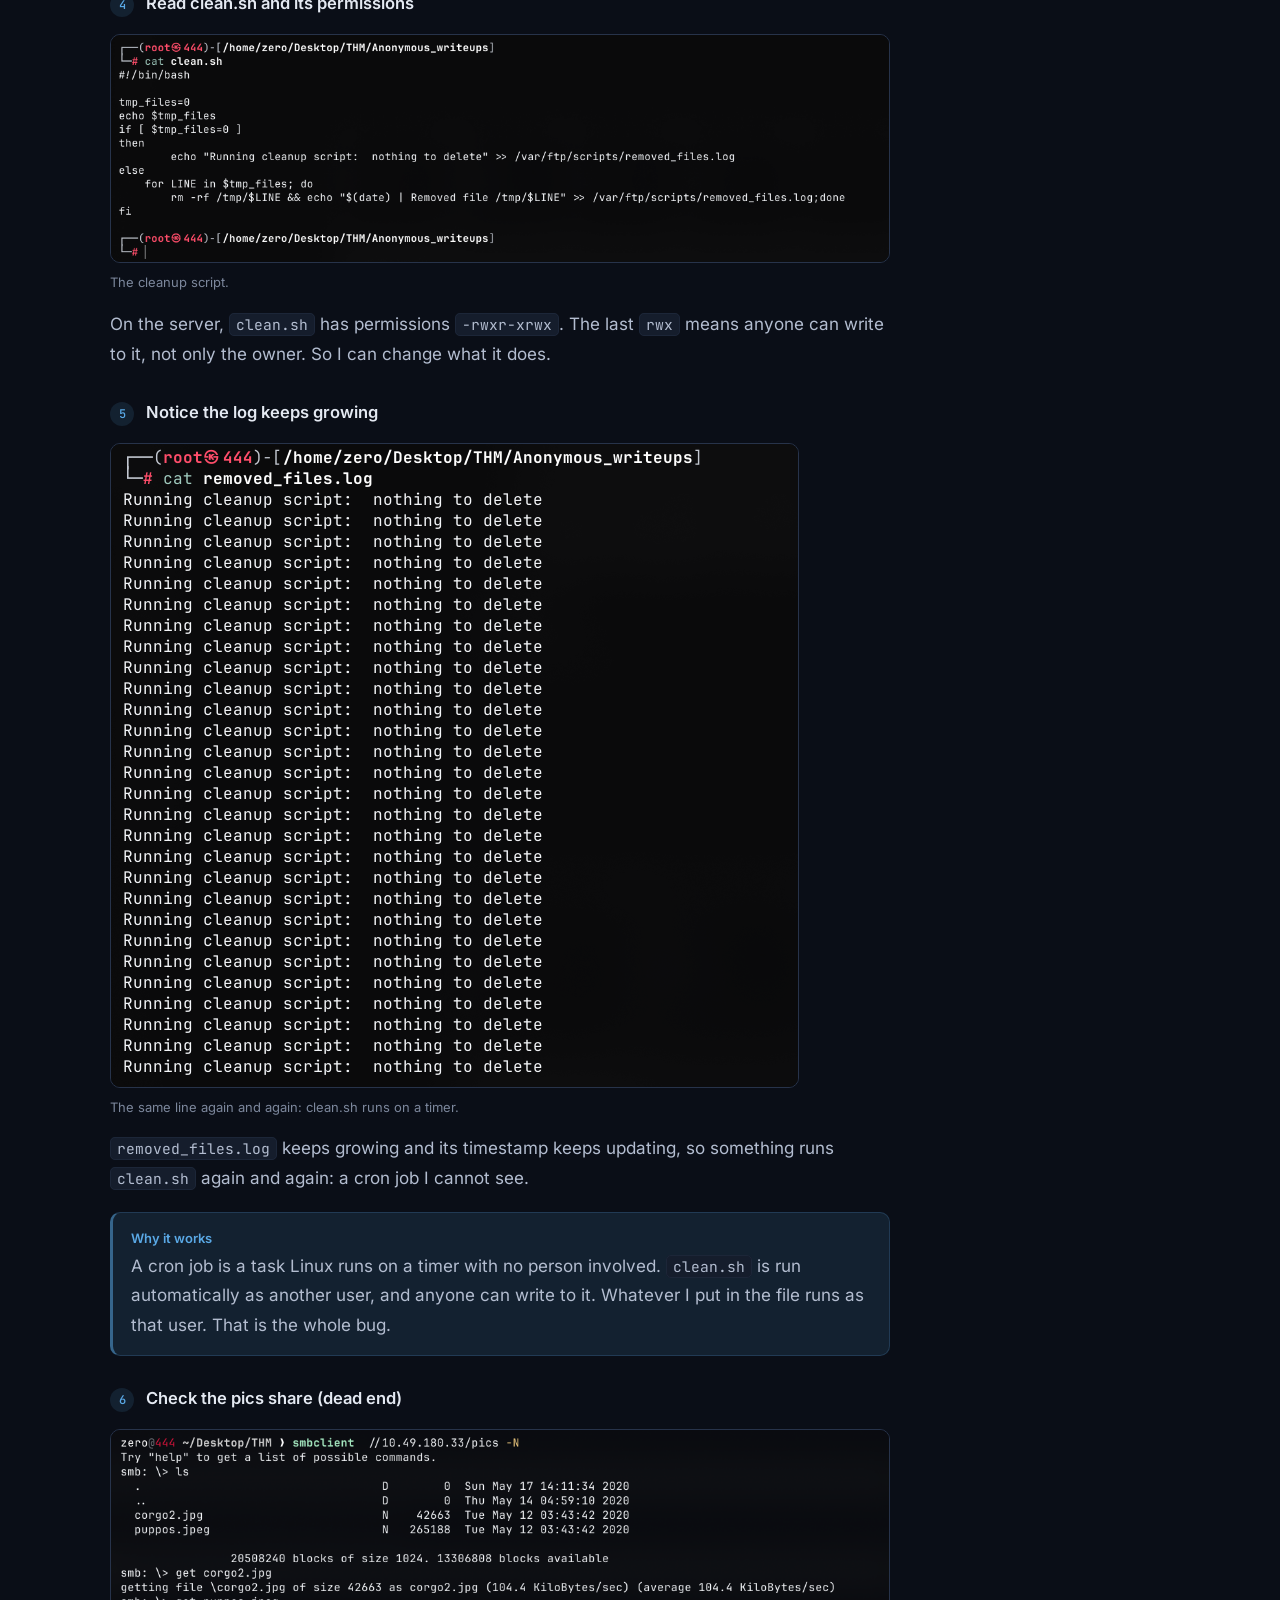
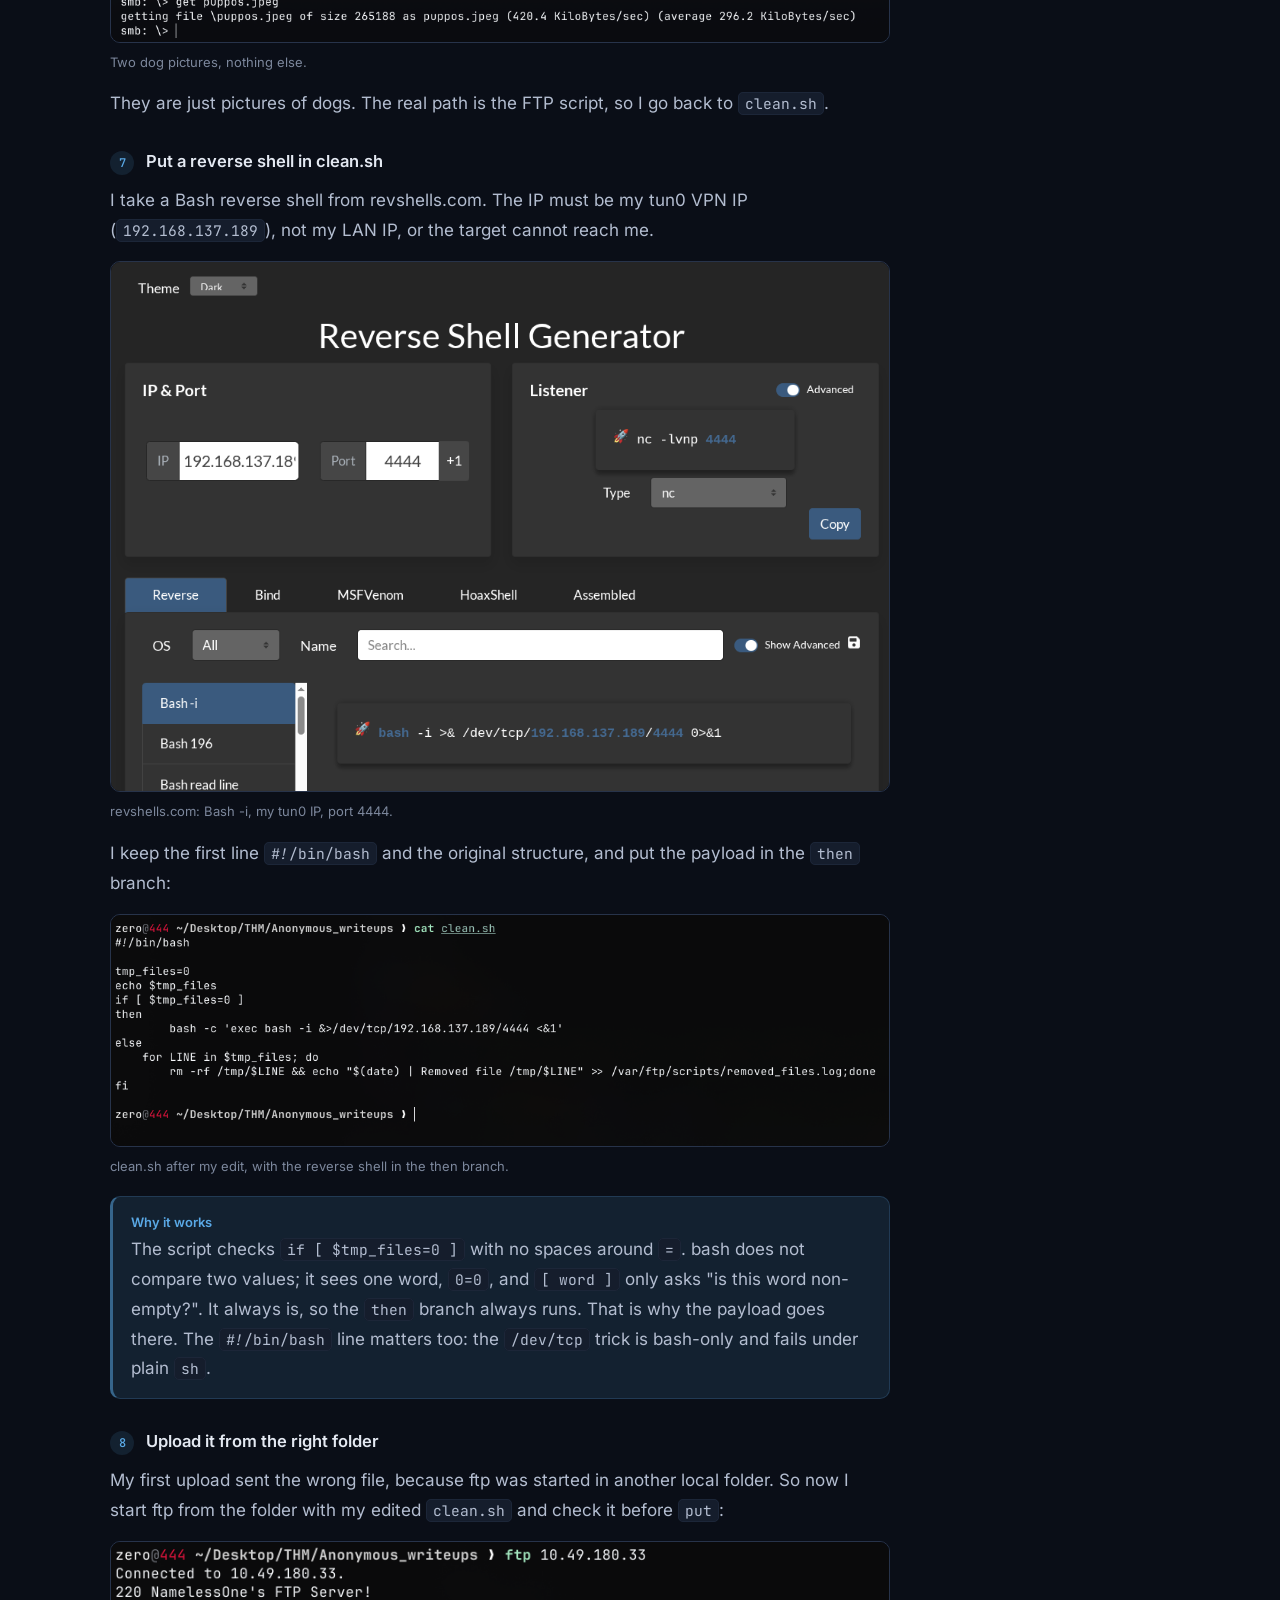
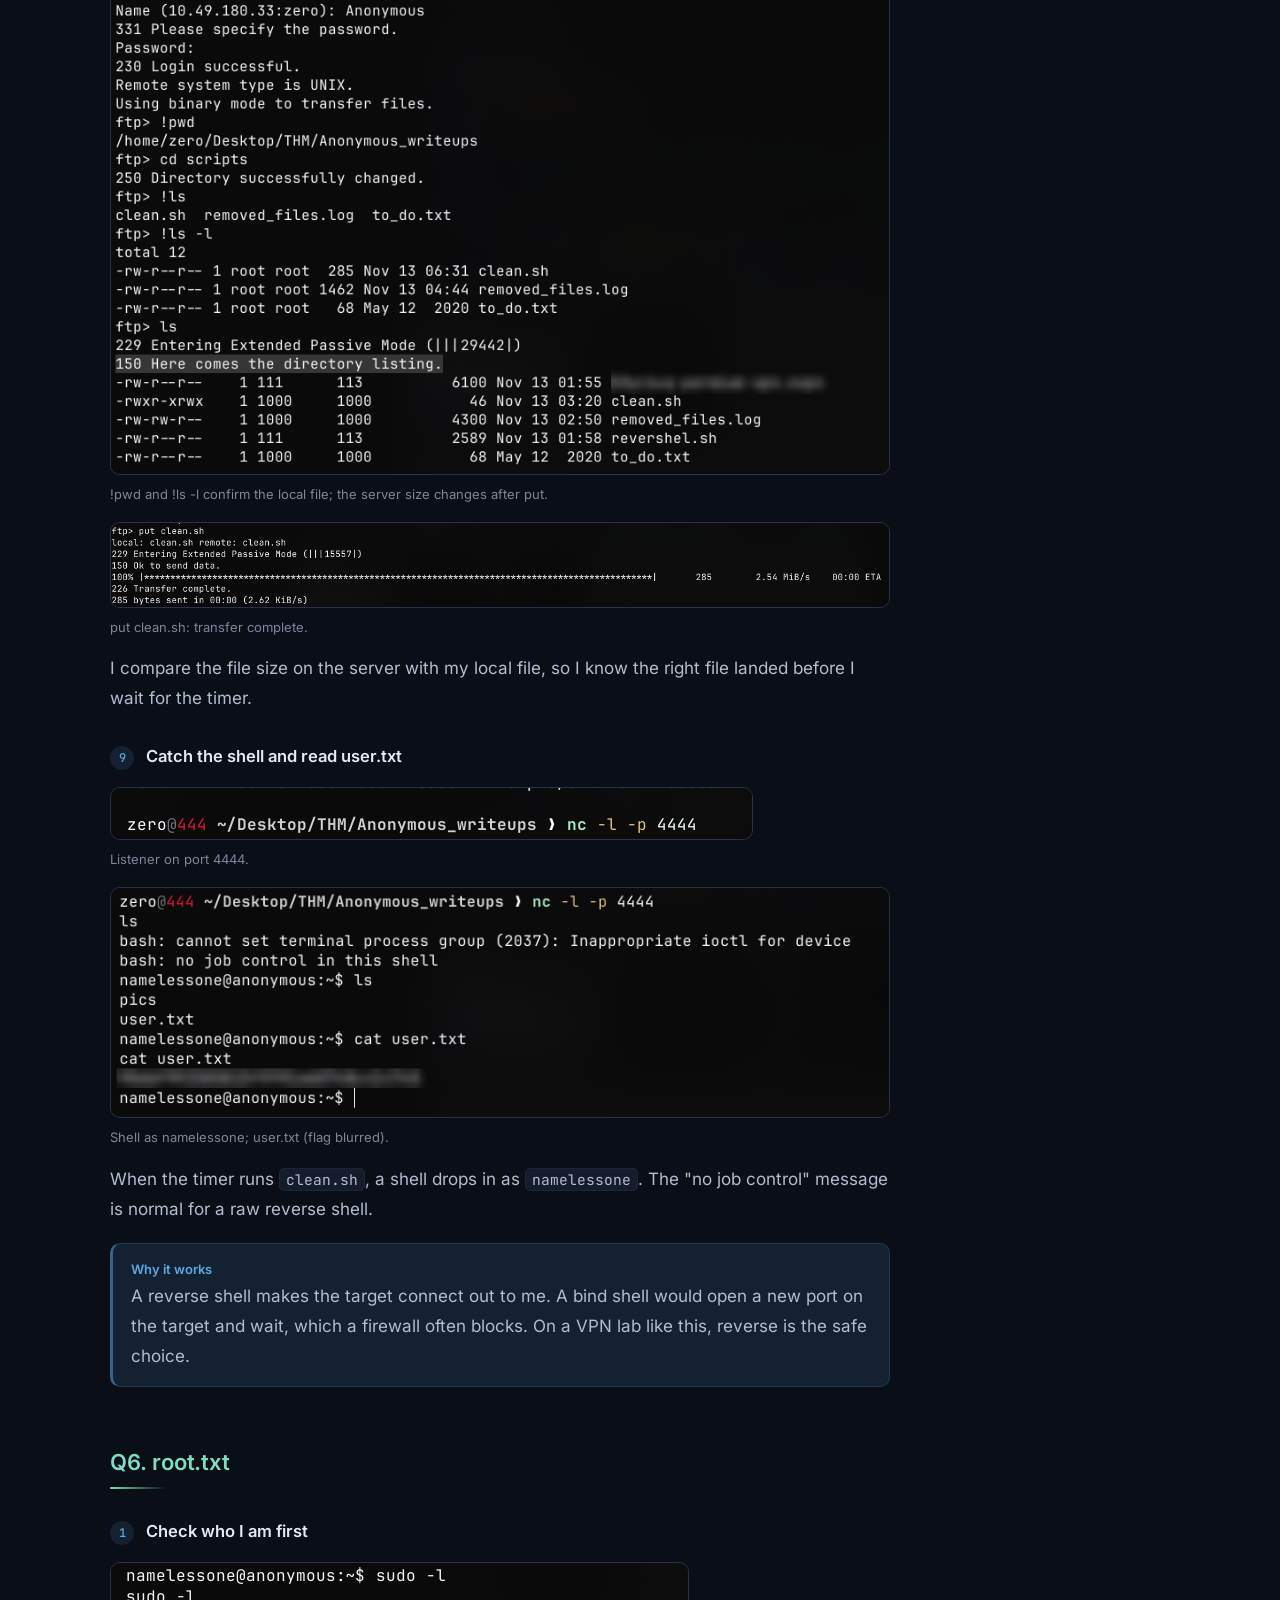
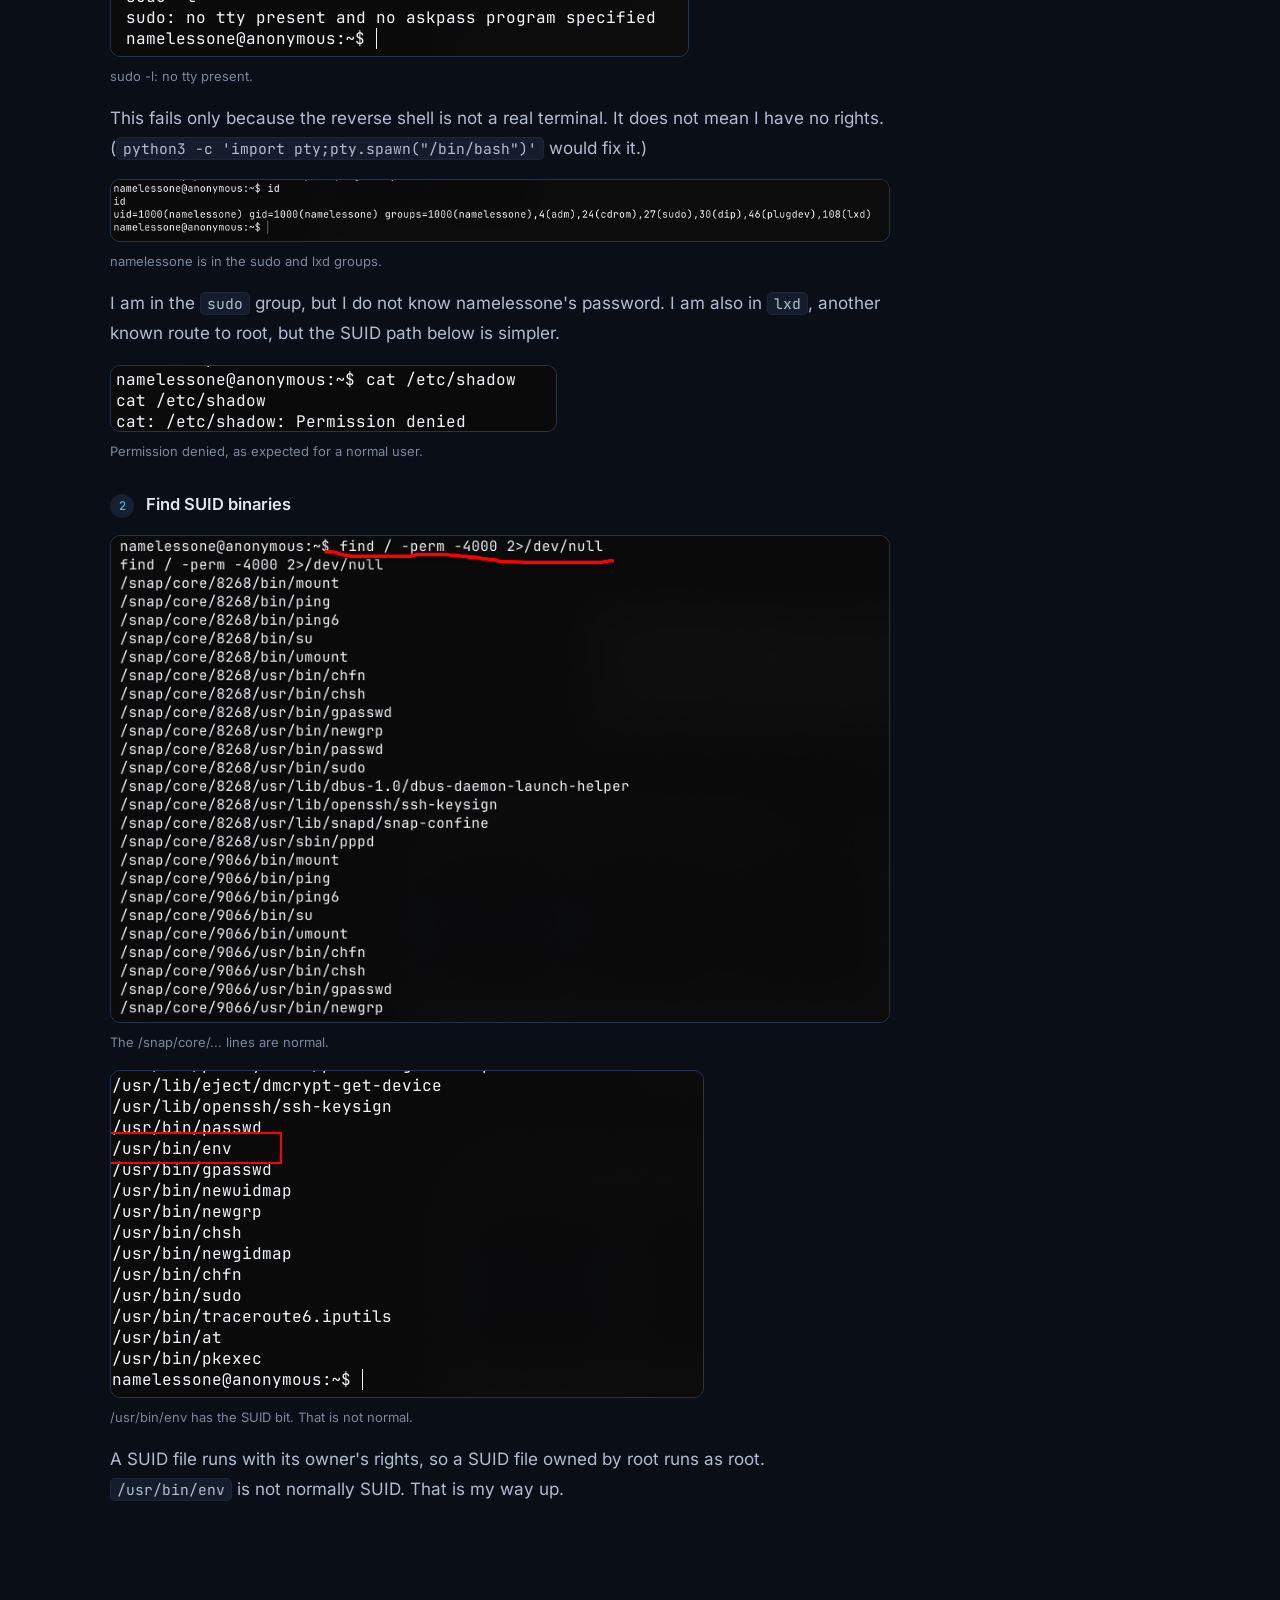
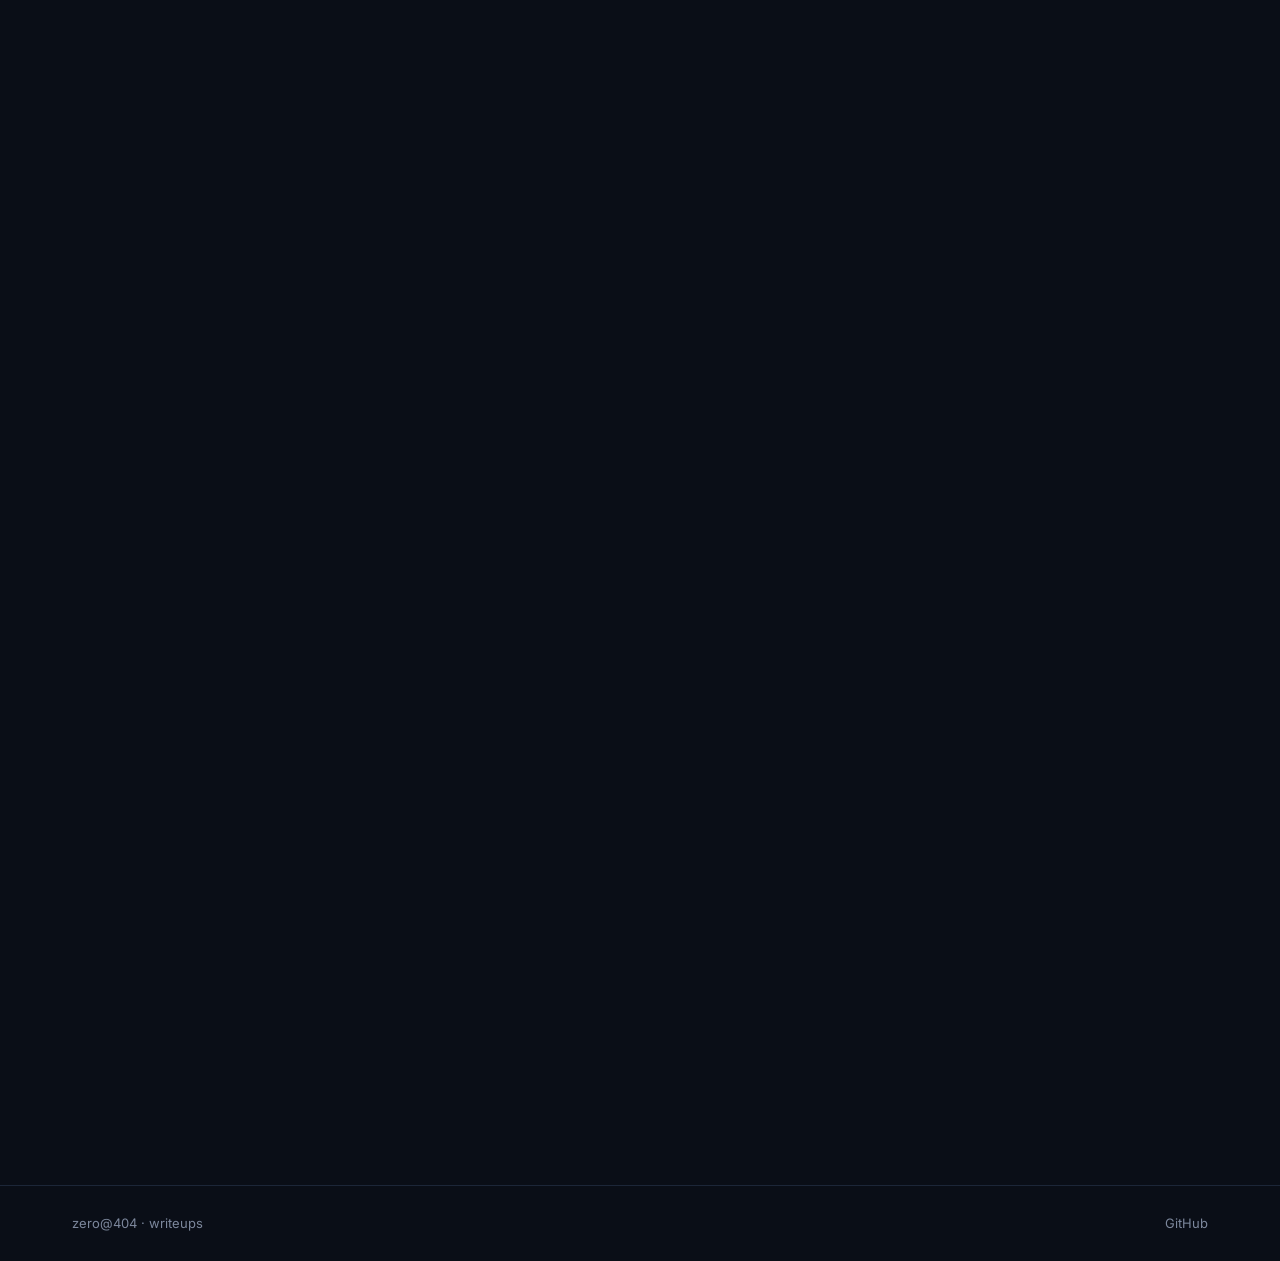
==== commit 42df48e3: "Rename handle to zero@404" ====
--- a/writeups/anonymous/index.html
+++ b/writeups/anonymous/index.html
@@ -7,7 +7,7 @@
 <meta name="description" content="TryHackMe Anonymous walkthrough: anonymous FTP, a world-writable cron script turned into a bash reverse shell, SMB share enumeration, and SUID env to root.">
 <link rel="canonical" href="https://10i-0.github.io/writeups/anonymous/">
 <meta property="og:type" content="article">
-<meta property="og:site_name" content="zero@444">
+<meta property="og:site_name" content="zero@404">
 <meta property="og:title" content="Anonymous · TryHackMe writeup">
 <meta property="og:description" content="TryHackMe Anonymous walkthrough: anonymous FTP, a world-writable cron script turned into a bash reverse shell, SMB share enumeration, and SUID env to root.">
 <meta property="og:url" content="https://10i-0.github.io/writeups/anonymous/">
@@ -19,12 +19,12 @@
 <link rel="preload" href="/assets/fonts/inter-400.woff2" as="font" type="font/woff2" crossorigin>
 <link rel="preload" href="/assets/fonts/jetbrains-mono-400.woff2" as="font" type="font/woff2" crossorigin>
 <link rel="stylesheet" href="/assets/site.css?v=17cac724">
-<link rel="stylesheet" href="/assets/motion.css?v=1f18d945">
+<link rel="stylesheet" href="/assets/motion.css?v=d3bcbb82">
 <script>document.documentElement.classList.add("js")</script>
 </head>
 <body>
 <header><div class="in">
-  <a class="me" href="/" aria-label="zero@444 home"><i>┌──(</i><span>zero㉿444</span><i>)</i></a>
+  <a class="me" href="/" aria-label="zero@404 home"><i>┌──(</i><span>zero㉿404</span><i>)</i></a>
   <div class="crumb"><i>/</i><a href="/">writeups</a><i>/</i><b>Anonymous</b></div>
   
   <nav class="links"><div class="dd"><button type="button" class="ddb" aria-haspopup="true">CTF<svg width="12" height="12" viewBox="0 0 24 24" fill="none" stroke="currentColor" stroke-width="2.4" aria-hidden="true"><path d="m6 9 6 6 6-6"/></svg></button>
@@ -45,14 +45,14 @@
     </div>
     <p class="summary">Anonymous is a TryHackMe machine with an FTP server open to anyone. Inside it I found a cleanup script that ran on a timer and that anyone could edit, so I replaced it with a reverse shell and got in as namelessone. For root, I found env with the SUID bit set and used it to start a root shell.</p>
     <h2 id="q1"><a class="anchor" href="#q1" aria-label="Link to this section">#</a>Q1–Q3. Open ports, and the services on 21 and 139/445</h2><div class="step"><h3><span class="n">1</span>Scan all ports</h3><figure><button class="shot" type="button" data-zoom aria-label="Enlarge screenshot"><img src="/images/anonymous/nmap-full.webp" alt="Four open ports: 21 ftp, 22 ssh, 139 and 445 Samba." loading="lazy"></button><figcaption>Four open ports: 21 ftp, 22 ssh, 139 and 445 Samba.</figcaption></figure><p><code>-p-</code> scans all 65535 ports, not just the common 1000. The scripts already show that anonymous FTP login is allowed and that the <code>scripts</code> folder is writable. That is a strong early hint.</p><figure><button class="shot" type="button" data-zoom aria-label="Enlarge screenshot"><img src="/images/anonymous/nmap-smb-scripts.webp" alt="SMB script results: the host is called anonymous, guest access." loading="lazy"></button><figcaption>SMB script results: the host is called anonymous, guest access.</figcaption></figure><p>This one scan answers the first three questions: <strong>4</strong> open ports, port 21 runs <strong>ftp</strong> (vsftpd), and 139/445 run Samba. nmap labels them <code>netbios-ssn</code>, but the room wants the protocol name: <strong>smb</strong>.</p></div>
-<h2 id="q4"><a class="anchor" href="#q4" aria-label="Link to this section">#</a>Q4. There's a share on the user's computer. What's it called?</h2><div class="step"><h3><span class="n">1</span>Find the SMB share scanner in Metasploit</h3><div class="term kali"><div class="tbar"><i></i><i></i><i></i><span class="tt">zsh — zero@444</span><button class="cp" type="button"><svg width="13" height="13" viewBox="0 0 24 24" fill="none" stroke="currentColor" stroke-width="2" aria-hidden="true"><rect x="9" y="9" width="12" height="12" rx="2"/><path d="M5 15V5a2 2 0 0 1 2-2h10"/></svg><span>Copy</span></button></div><pre><span class="pk">┌──(</span><span class="pu">zero㉿444</span><span class="pk">)-[</span><span class="pd">~/Desktop/THM/Anonymous_writeups</span><span class="pk">]</span>
+<h2 id="q4"><a class="anchor" href="#q4" aria-label="Link to this section">#</a>Q4. There's a share on the user's computer. What's it called?</h2><div class="step"><h3><span class="n">1</span>Find the SMB share scanner in Metasploit</h3><div class="term kali"><div class="tbar"><i></i><i></i><i></i><span class="tt">zsh — zero@404</span><button class="cp" type="button"><svg width="13" height="13" viewBox="0 0 24 24" fill="none" stroke="currentColor" stroke-width="2" aria-hidden="true"><rect x="9" y="9" width="12" height="12" rx="2"/><path d="M5 15V5a2 2 0 0 1 2-2h10"/></svg><span>Copy</span></button></div><pre><span class="pk">┌──(</span><span class="pu">zero㉿404</span><span class="pk">)-[</span><span class="pd">~/Desktop/THM/Anonymous_writeups</span><span class="pk">]</span>
 <span class="pk">└─</span><span class="pu">$</span> <span class="cmdtext">msfconsole</span></pre></div><figure><button class="shot" type="button" data-zoom aria-label="Enlarge screenshot"><img src="/images/anonymous/msf-search.webp" alt="auxiliary/scanner/smb/smb_enumshares, selected with use 0." loading="lazy"></button><figcaption>auxiliary/scanner/smb/smb_enumshares, selected with use 0.</figcaption></figure></div><div class="step"><h3><span class="n">2</span>Point it at the target and run it</h3><figure><button class="shot" type="button" data-zoom aria-label="Enlarge screenshot"><img src="/images/anonymous/msf-rhosts.webp" alt="rhosts set to the target." loading="lazy"></button><figcaption>rhosts set to the target.</figcaption></figure><figure><button class="shot" type="button" data-zoom aria-label="Enlarge screenshot"><img src="/images/anonymous/msf-shares.webp" alt="Three shares: print$, pics and IPC$." loading="lazy"></button><figcaption>Three shares: print$, pics and IPC$.</figcaption></figure><p><code>print$</code> and <code>IPC$</code> are default Samba shares, so I ignore them. The real one is <strong>pics</strong>, "My SMB Share Directory for Pics". This only names the share; it does not give a shell. <code>smbclient -L //10.49.180.33 -N</code> lists the same shares.</p></div>
 <h2 id="q5"><a class="anchor" href="#q5" aria-label="Link to this section">#</a>Q5. user.txt</h2><div class="step"><h3><span class="n">1</span>Confirm anonymous FTP</h3><figure><button class="shot" type="button" data-zoom aria-label="Enlarge screenshot"><img src="/images/anonymous/nmap-ftp-anon.webp" alt="Anonymous login allowed; the scripts folder is writable." loading="lazy"></button><figcaption>Anonymous login allowed; the scripts folder is writable.</figcaption></figure><p>A world-writable folder on FTP is unusual and worth a close look.</p></div><div class="step"><h3><span class="n">2</span>Log in as Anonymous and download the files</h3><figure><button class="shot" type="button" data-zoom aria-label="Enlarge screenshot"><img src="/images/anonymous/ftp-login.webp" alt="Logged in as Anonymous." loading="lazy"></button><figcaption>Logged in as Anonymous.</figcaption></figure><figure><button class="shot" type="button" data-zoom aria-label="Enlarge screenshot"><img src="/images/anonymous/ftp-scripts.webp" alt="The scripts folder: clean.sh, removed_files.log, to_do.txt." loading="lazy"></button><figcaption>The scripts folder: clean.sh, removed_files.log, to_do.txt.</figcaption></figure><figure><button class="shot" type="button" data-zoom aria-label="Enlarge screenshot"><img src="/images/anonymous/ftp-get.webp" alt="All three files downloaded." loading="lazy"></button><figcaption>All three files downloaded.</figcaption></figure></div><div class="step"><h3><span class="n">3</span>Read to_do.txt</h3><figure><button class="shot" type="button" data-zoom aria-label="Enlarge screenshot"><img src="/images/anonymous/to-do.webp" alt="The owner knows anonymous login is not safe." loading="lazy"></button><figcaption>The owner knows anonymous login is not safe.</figcaption></figure><p>A hint that I am in the right place.</p></div><div class="step"><h3><span class="n">4</span>Read clean.sh and its permissions</h3><figure><button class="shot" type="button" data-zoom aria-label="Enlarge screenshot"><img src="/images/anonymous/clean-sh.webp" alt="The cleanup script." loading="lazy"></button><figcaption>The cleanup script.</figcaption></figure><p>On the server, <code>clean.sh</code> has permissions <code>-rwxr-xrwx</code>. The last <code>rwx</code> means anyone can write to it, not only the owner. So I can change what it does.</p></div><div class="step"><h3><span class="n">5</span>Notice the log keeps growing</h3><figure><button class="shot" type="button" data-zoom aria-label="Enlarge screenshot"><img src="/images/anonymous/removed-log.webp" alt="The same line again and again: clean.sh runs on a timer." loading="lazy"></button><figcaption>The same line again and again: clean.sh runs on a timer.</figcaption></figure><p><code>removed_files.log</code> keeps growing and its timestamp keeps updating, so something runs <code>clean.sh</code> again and again: a cron job I cannot see.</p><div class="why"><b>Why it works</b><p>A cron job is a task Linux runs on a timer with no person involved. <code>clean.sh</code> is run automatically as another user, and anyone can write to it. Whatever I put in the file runs as that user. That is the whole bug.</p></div></div><div class="step"><h3><span class="n">6</span>Check the pics share (dead end)</h3><figure><button class="shot" type="button" data-zoom aria-label="Enlarge screenshot"><img src="/images/anonymous/smb-pics.webp" alt="Two dog pictures, nothing else." loading="lazy"></button><figcaption>Two dog pictures, nothing else.</figcaption></figure><p>They are just pictures of dogs. The real path is the FTP script, so I go back to <code>clean.sh</code>.</p></div><div class="step"><h3><span class="n">7</span>Put a reverse shell in clean.sh</h3><p>I take a Bash reverse shell from revshells.com. The IP must be my tun0 VPN IP (<code>192.168.137.189</code>), not my LAN IP, or the target cannot reach me.</p><figure><button class="shot" type="button" data-zoom aria-label="Enlarge screenshot"><img src="/images/anonymous/revshells.webp" alt="revshells.com: Bash -i, my tun0 IP, port 4444." loading="lazy"></button><figcaption>revshells.com: Bash -i, my tun0 IP, port 4444.</figcaption></figure><p>I keep the first line <code>#!/bin/bash</code> and the original structure, and put the payload in the <code>then</code> branch:</p><figure><button class="shot" type="button" data-zoom aria-label="Enlarge screenshot"><img src="/images/anonymous/clean-sh-edited.webp" alt="clean.sh after my edit, with the reverse shell in the then branch." loading="lazy"></button><figcaption>clean.sh after my edit, with the reverse shell in the then branch.</figcaption></figure><div class="why"><b>Why it works</b><p>The script checks <code>if [ $tmp_files=0 ]</code> with no spaces around <code>=</code>. bash does not compare two values; it sees one word, <code>0=0</code>, and <code>[ word ]</code> only asks "is this word non-empty?". It always is, so the <code>then</code> branch always runs. That is why the payload goes there. The <code>#!/bin/bash</code> line matters too: the <code>/dev/tcp</code> trick is bash-only and fails under plain <code>sh</code>.</p></div></div><div class="step"><h3><span class="n">8</span>Upload it from the right folder</h3><p>My first upload sent the wrong file, because ftp was started in another local folder. So now I start ftp from the folder with my edited <code>clean.sh</code> and check it before <code>put</code>:</p><figure><button class="shot" type="button" data-zoom aria-label="Enlarge screenshot"><img src="/images/anonymous/ftp-put-check.webp" alt="!pwd and !ls -l confirm the local file; the server size changes after put." loading="lazy"></button><figcaption>!pwd and !ls -l confirm the local file; the server size changes after put.</figcaption></figure><figure><button class="shot" type="button" data-zoom aria-label="Enlarge screenshot"><img src="/images/anonymous/ftp-put.webp" alt="put clean.sh: transfer complete." loading="lazy"></button><figcaption>put clean.sh: transfer complete.</figcaption></figure><p>I compare the file size on the server with my local file, so I know the right file landed before I wait for the timer.</p></div><div class="step"><h3><span class="n">9</span>Catch the shell and read user.txt</h3><figure><button class="shot" type="button" data-zoom aria-label="Enlarge screenshot"><img src="/images/anonymous/listener.webp" alt="Listener on port 4444." loading="lazy"></button><figcaption>Listener on port 4444.</figcaption></figure><figure><button class="shot" type="button" data-zoom aria-label="Enlarge screenshot"><img src="/images/anonymous/user-flag.webp" alt="Shell as namelessone; user.txt (flag blurred)." loading="lazy"></button><figcaption>Shell as namelessone; user.txt (flag blurred).</figcaption></figure><p>When the timer runs <code>clean.sh</code>, a shell drops in as <code>namelessone</code>. The "no job control" message is normal for a raw reverse shell.</p><div class="why"><b>Why it works</b><p>A reverse shell makes the target connect out to me. A bind shell would open a new port on the target and wait, which a firewall often blocks. On a VPN lab like this, reverse is the safe choice.</p></div></div>
 <h2 id="q6"><a class="anchor" href="#q6" aria-label="Link to this section">#</a>Q6. root.txt</h2><div class="step"><h3><span class="n">1</span>Check who I am first</h3><figure><button class="shot" type="button" data-zoom aria-label="Enlarge screenshot"><img src="/images/anonymous/sudo-l.webp" alt="sudo -l: no tty present." loading="lazy"></button><figcaption>sudo -l: no tty present.</figcaption></figure><p>This fails only because the reverse shell is not a real terminal. It does not mean I have no rights. (<code>python3 -c 'import pty;pty.spawn("/bin/bash")'</code> would fix it.)</p><figure><button class="shot" type="button" data-zoom aria-label="Enlarge screenshot"><img src="/images/anonymous/id.webp" alt="namelessone is in the sudo and lxd groups." loading="lazy"></button><figcaption>namelessone is in the sudo and lxd groups.</figcaption></figure><p>I am in the <code>sudo</code> group, but I do not know namelessone's password. I am also in <code>lxd</code>, another known route to root, but the SUID path below is simpler.</p><figure><button class="shot" type="button" data-zoom aria-label="Enlarge screenshot"><img src="/images/anonymous/shadow.webp" alt="Permission denied, as expected for a normal user." loading="lazy"></button><figcaption>Permission denied, as expected for a normal user.</figcaption></figure></div><div class="step"><h3><span class="n">2</span>Find SUID binaries</h3><figure><button class="shot" type="button" data-zoom aria-label="Enlarge screenshot"><img src="/images/anonymous/suid-find.webp" alt="The /snap/core/... lines are normal." loading="lazy"></button><figcaption>The /snap/core/... lines are normal.</figcaption></figure><figure><button class="shot" type="button" data-zoom aria-label="Enlarge screenshot"><img src="/images/anonymous/suid-env.webp" alt="/usr/bin/env has the SUID bit. That is not normal." loading="lazy"></button><figcaption>/usr/bin/env has the SUID bit. That is not normal.</figcaption></figure><p>A SUID file runs with its owner's rights, so a SUID file owned by root runs as root. <code>/usr/bin/env</code> is not normally SUID. That is my way up.</p></div><div class="step"><h3><span class="n">3</span>Look up env on GTFOBins</h3><figure><button class="shot" type="button" data-zoom aria-label="Enlarge screenshot"><img src="/images/anonymous/gtfobins-env.webp" alt="GTFOBins, env, SUID tab: env /bin/sh -p." loading="lazy"></button><figcaption>GTFOBins, env, SUID tab: env /bin/sh -p.</figcaption></figure><div class="why"><b>Why it works</b><p>The <code>-p</code> flag is the key. Without it, the shell drops the root rights it got from SUID and I stay namelessone.</p></div></div><div class="step"><h3><span class="n">4</span>Become root</h3><figure><button class="shot" type="button" data-zoom aria-label="Enlarge screenshot"><img src="/images/anonymous/env-root.webp" alt="whoami: root." loading="lazy"></button><figcaption>whoami: root.</figcaption></figure></div><div class="step"><h3><span class="n">5</span>Read root.txt</h3><figure><button class="shot" type="button" data-zoom aria-label="Enlarge screenshot"><img src="/images/anonymous/root-flag.webp" alt="root.txt (flag blurred)." loading="lazy"></button><figcaption>root.txt (flag blurred).</figcaption></figure></div>
   </article>
   <aside class="toc"><b>ON THIS PAGE</b><a href="#q1">Q1–Q3. Open ports, and the services on 21 and 139/445</a><a href="#q4">Q4. There's a share on the user's computer. What's it called?</a><a href="#q5">Q5. user.txt</a><a href="#q6">Q6. root.txt</a></aside>
 </main>
-<footer><div class="wrap"><span>zero@444 · writeups</span><a href="https://github.com/10i-0" target="_blank" rel="noopener">GitHub</a></div></footer>
-<script src="/assets/site.js?v=da8f699d" defer></script>
+<footer><div class="wrap"><span>zero@404 · writeups</span><a href="https://github.com/10i-0" target="_blank" rel="noopener">GitHub</a></div></footer>
+<script src="/assets/site.js?v=f91691dc" defer></script>
 </body>
 </html>
--- a/assets/motion.css
+++ b/assets/motion.css
@@ -1,4 +1,4 @@
-/* zero@444 writeups: motion layer. Everything stays visible without JS
+/* zero@404 writeups: motion layer. Everything stays visible without JS
    (reveal styles only apply under html.js) and calm under reduced motion. */
 
 /* smooth page-to-page fade (browsers that support cross-document view transitions) */
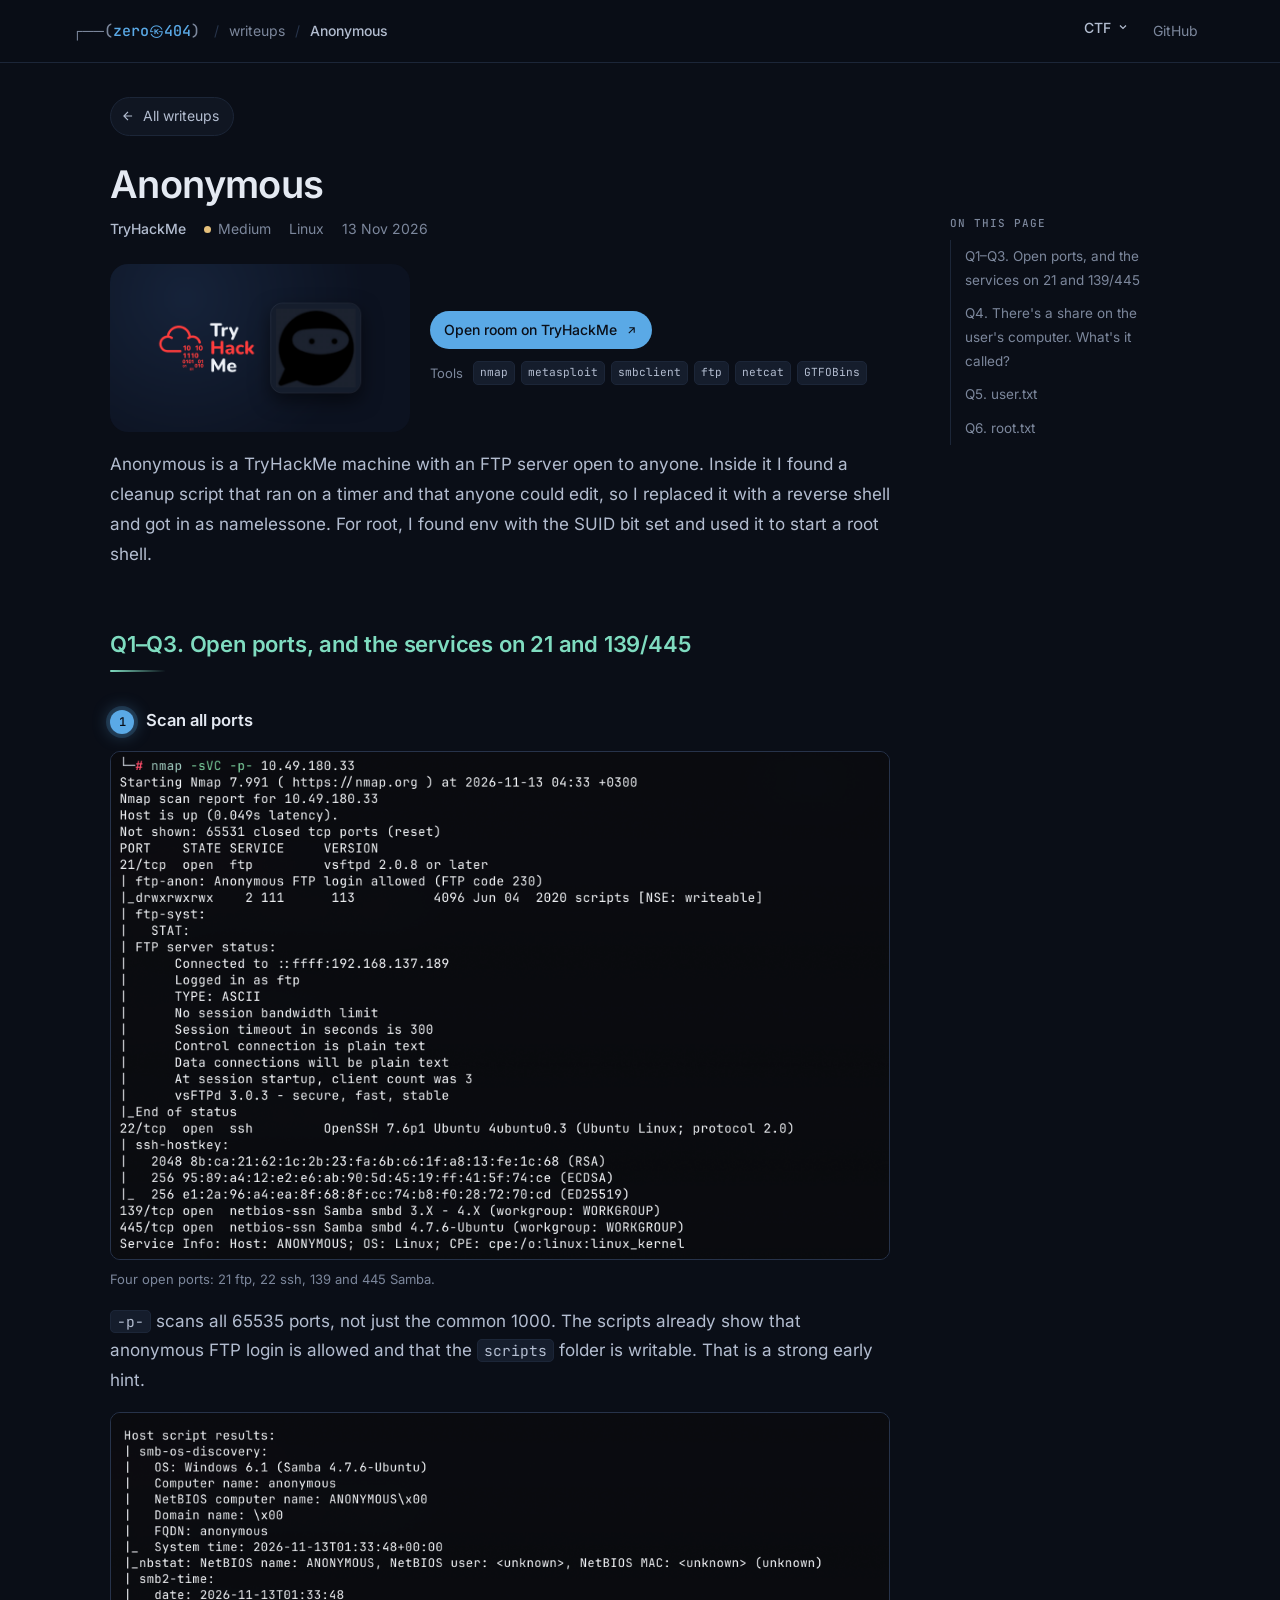
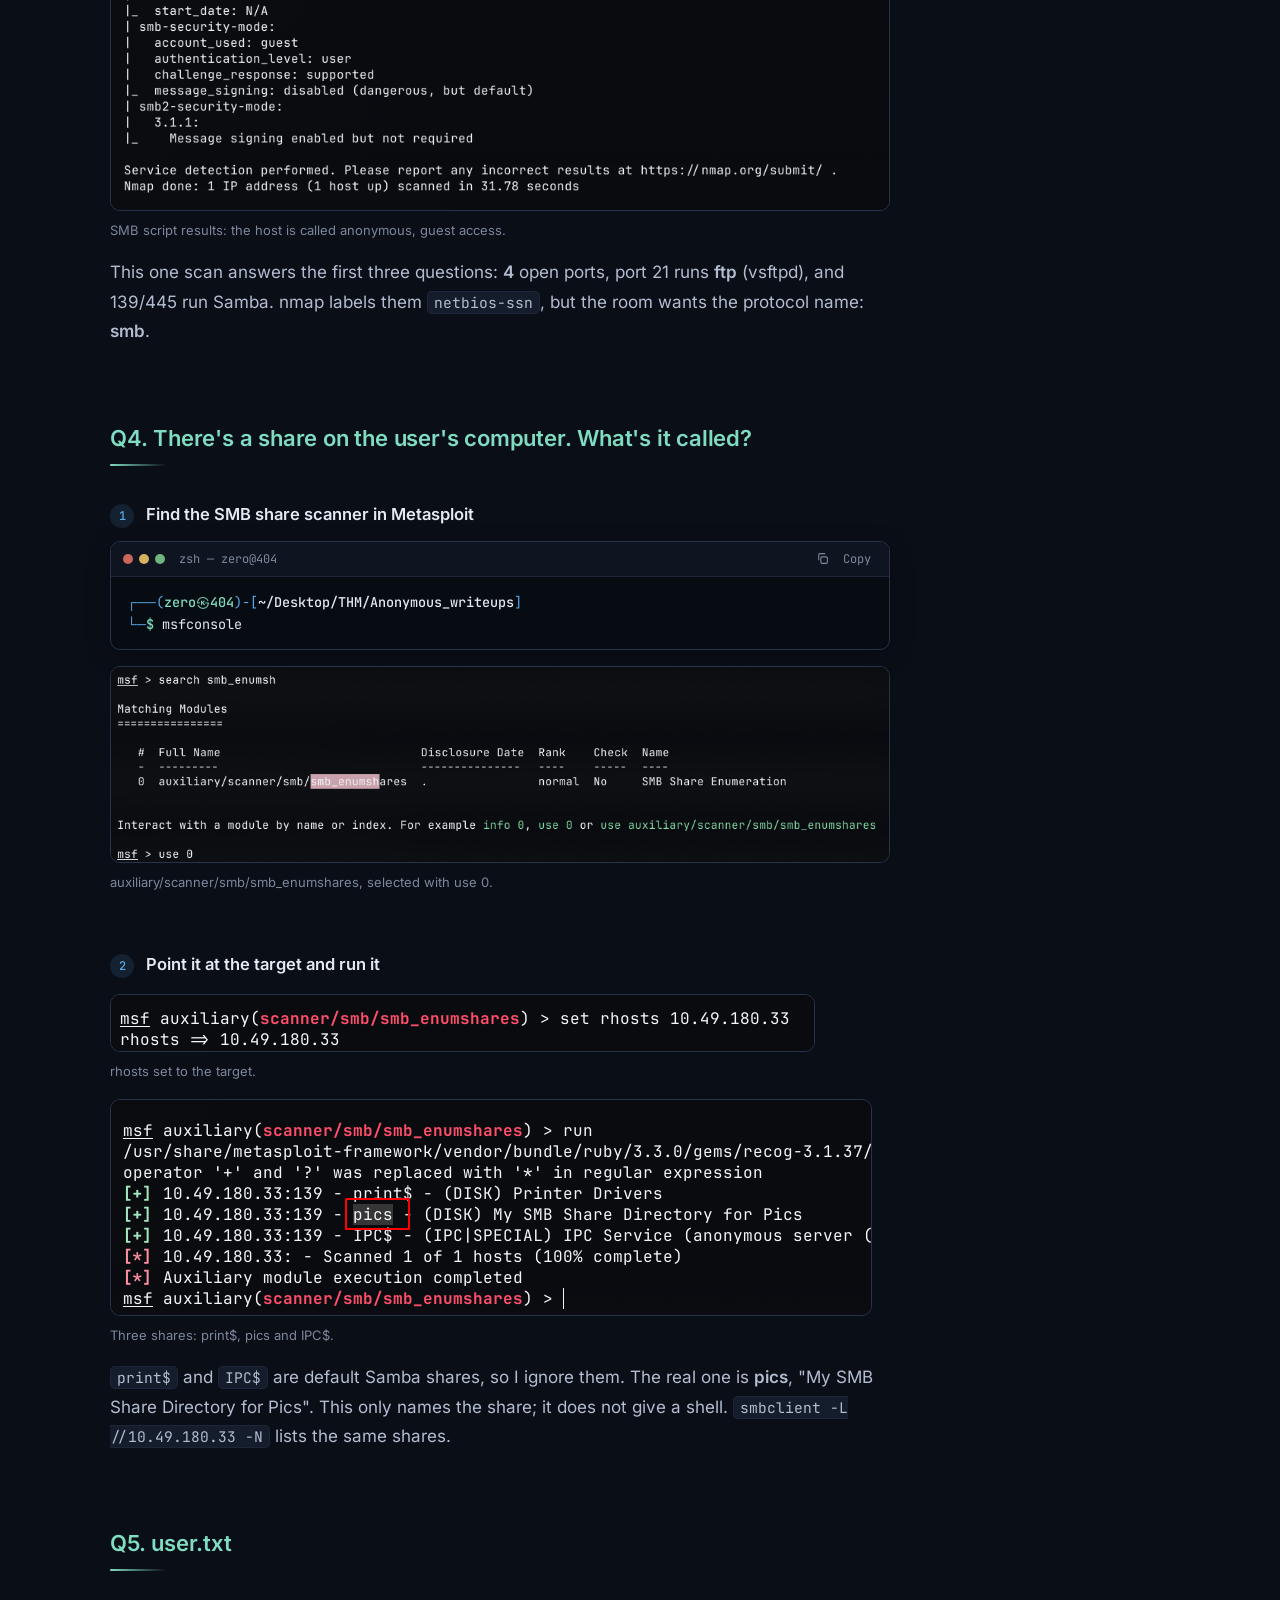
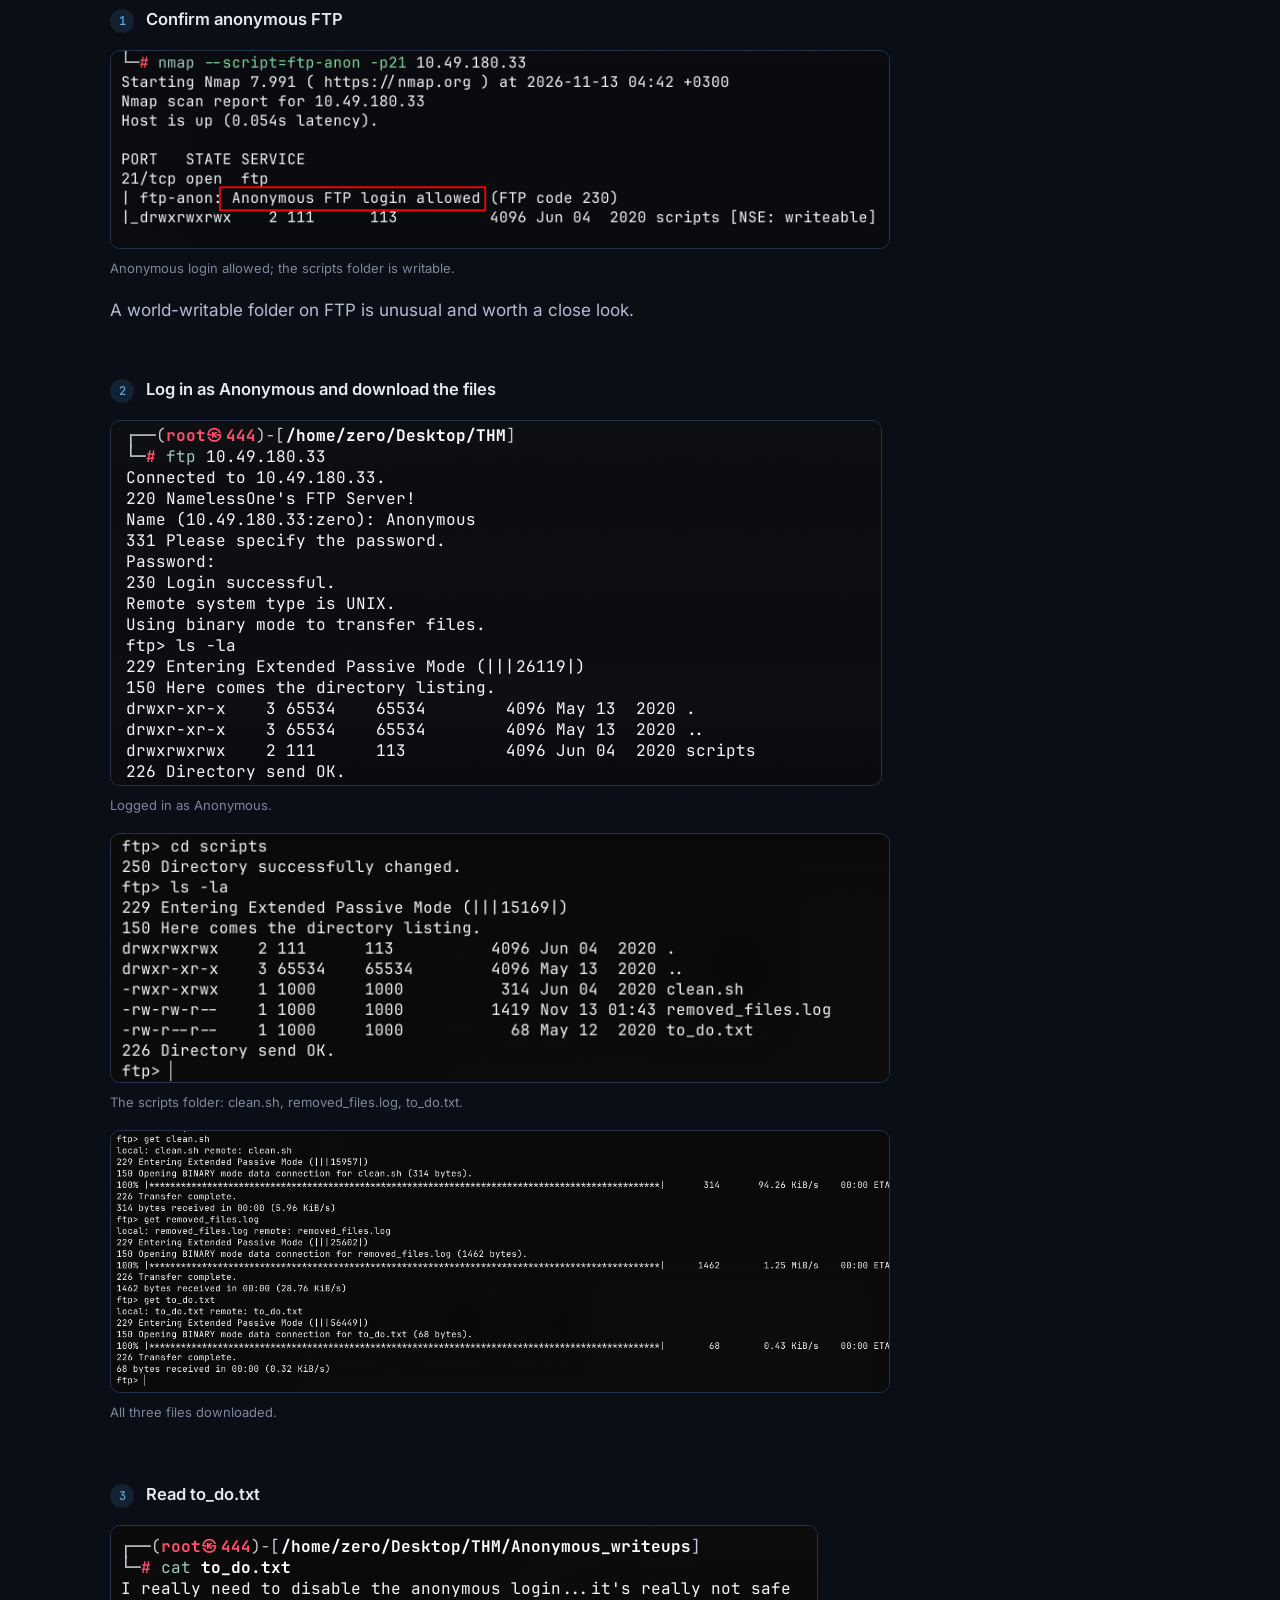
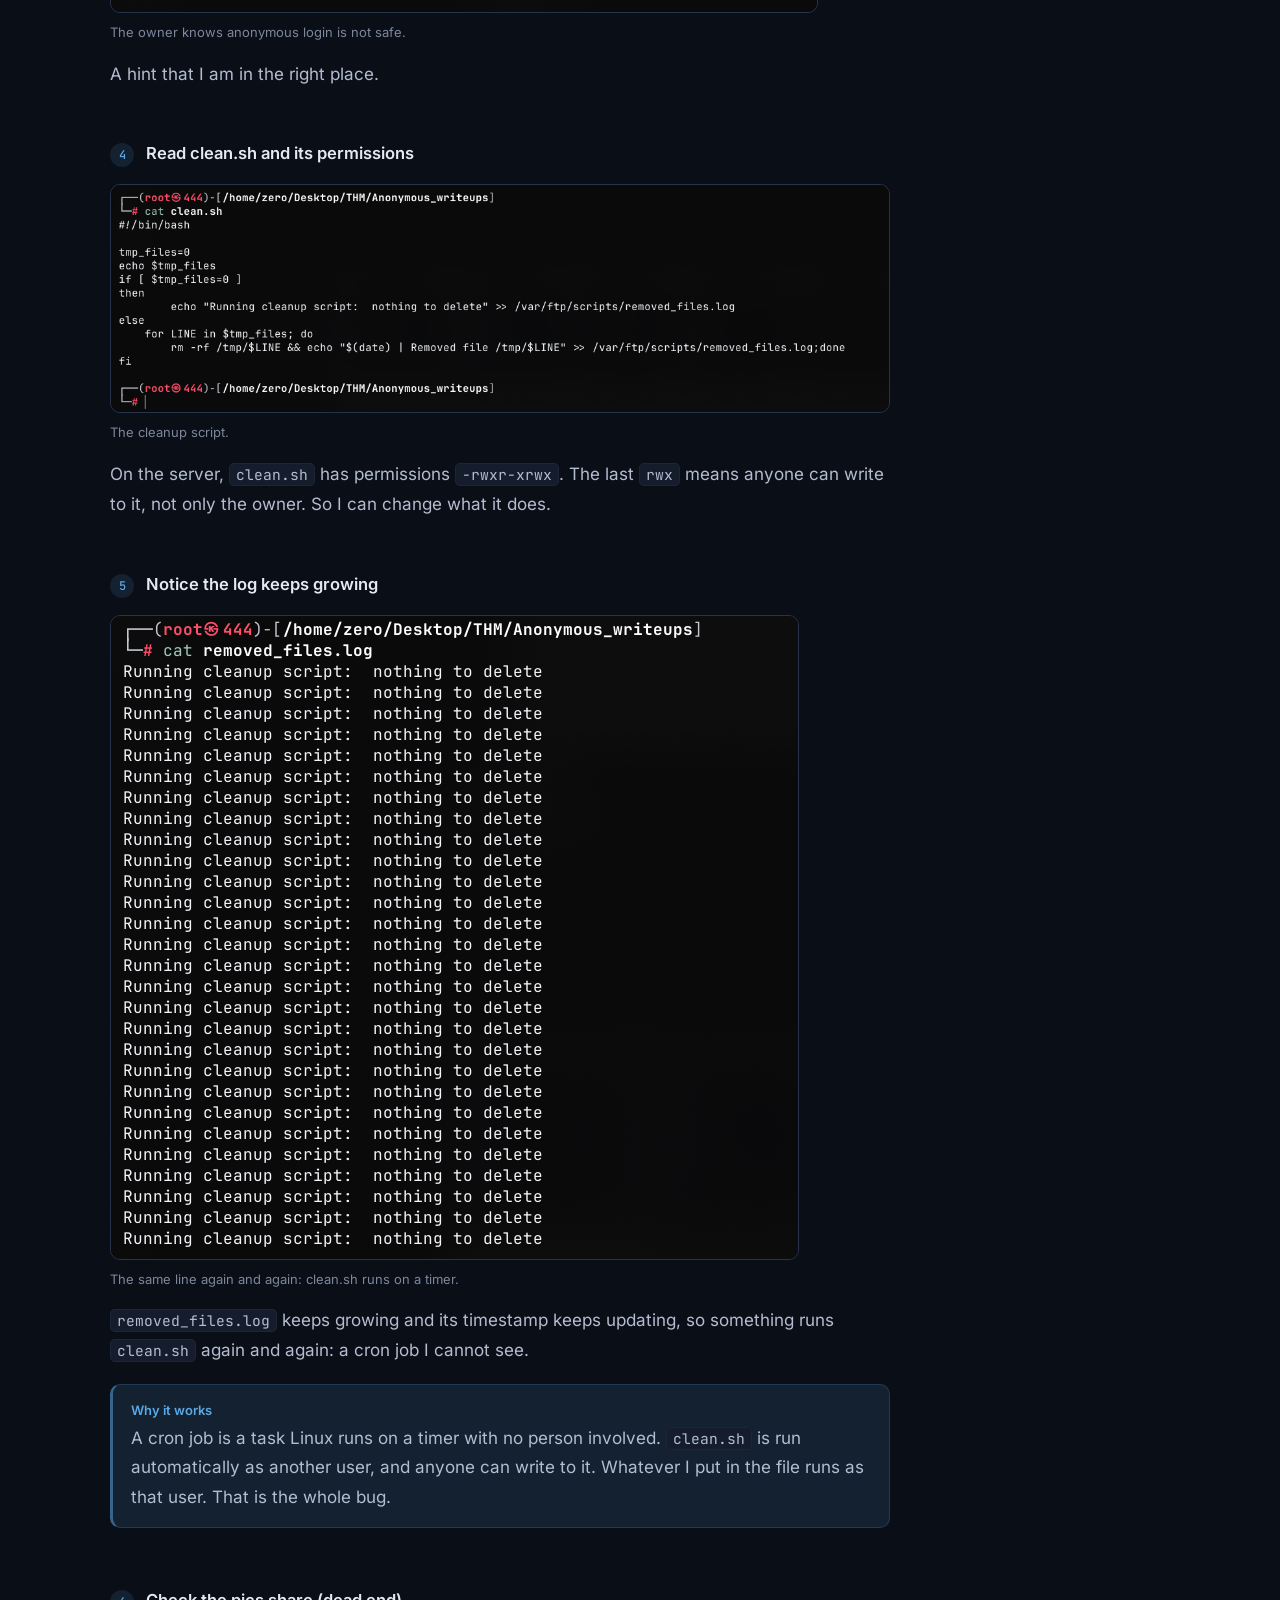
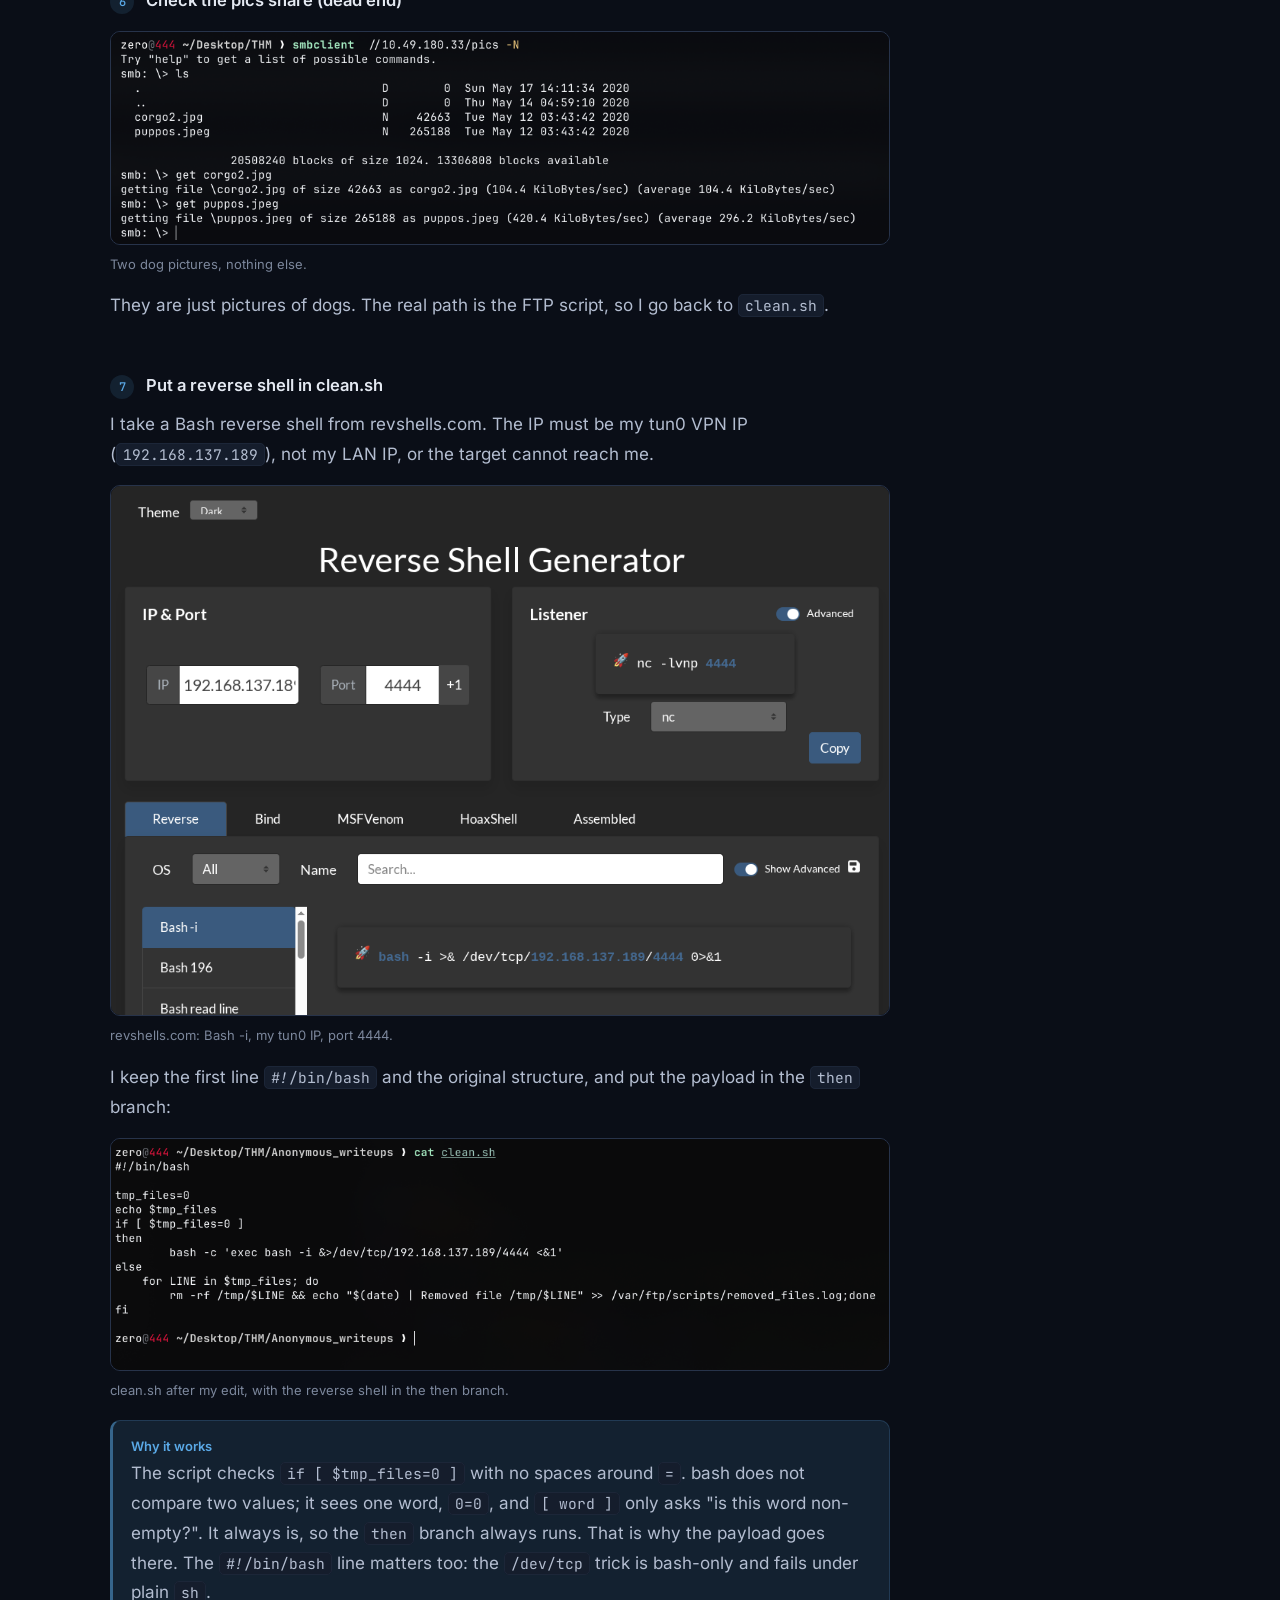
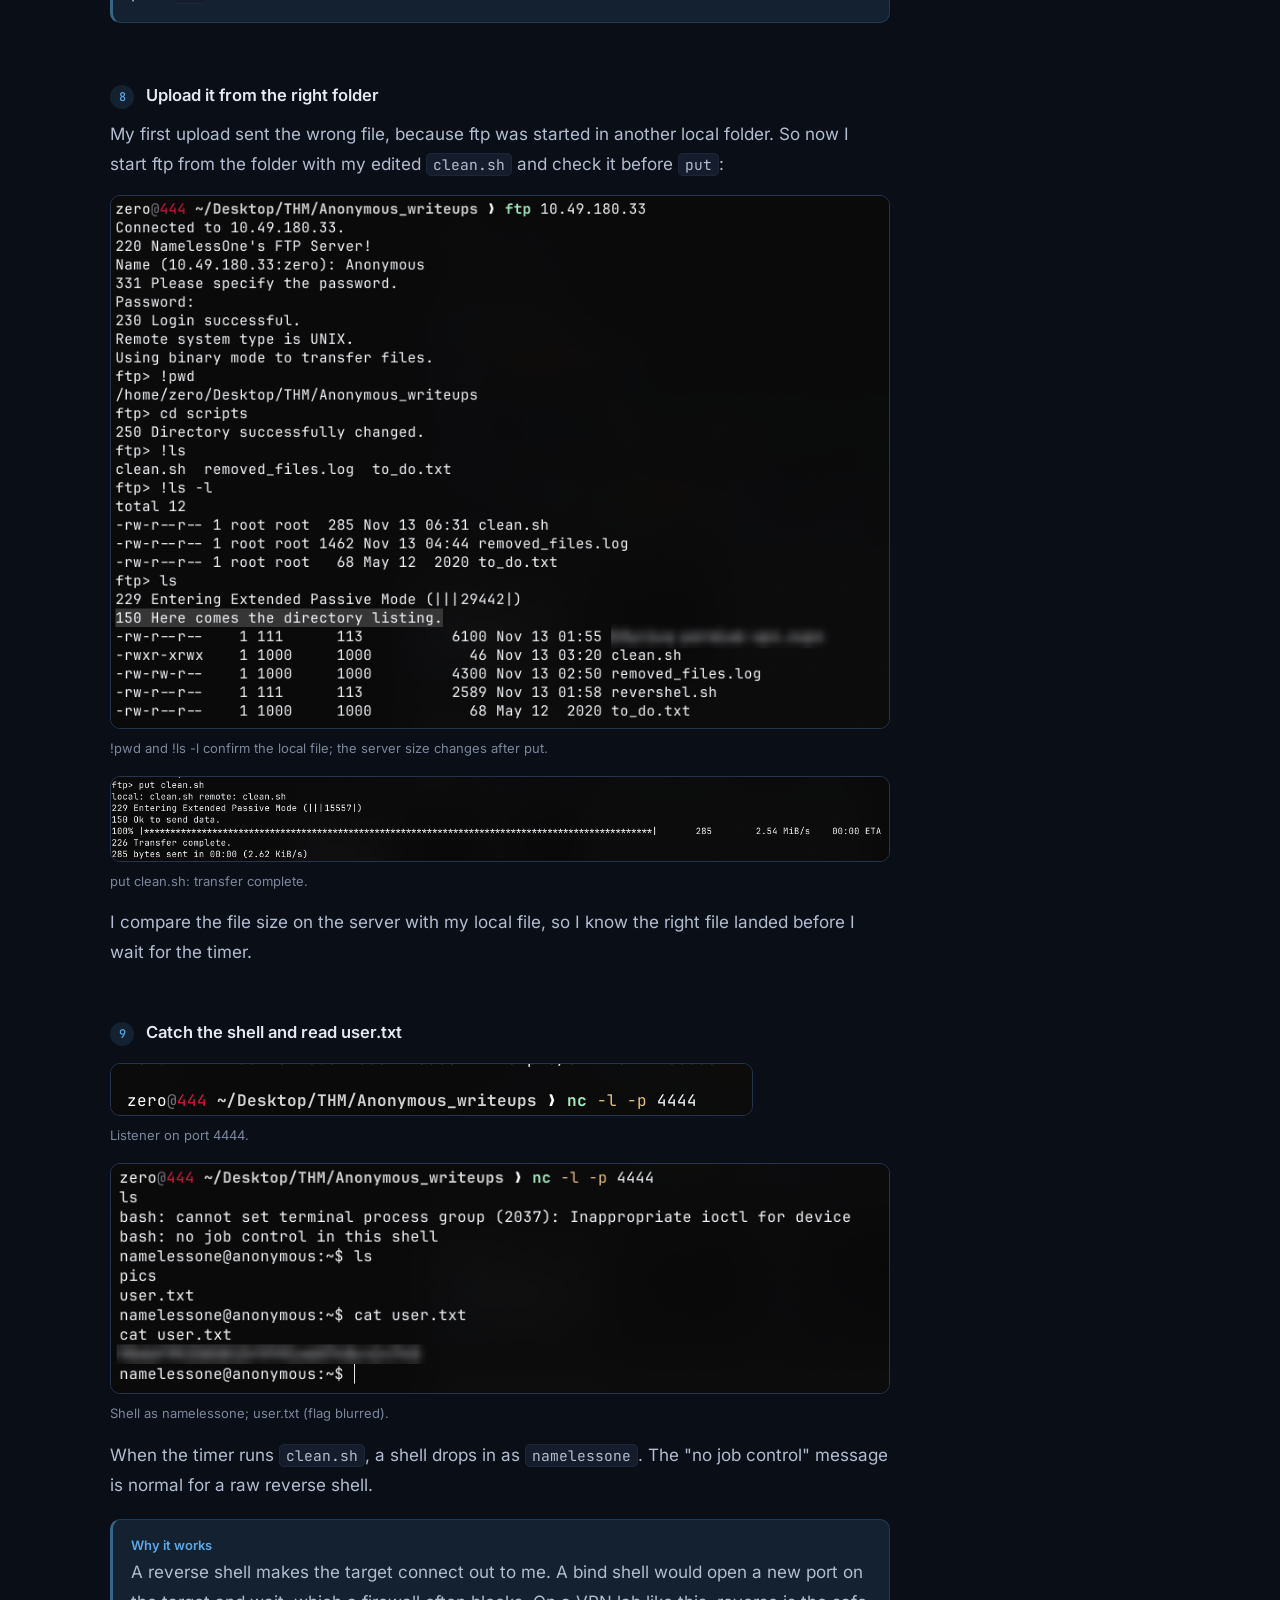
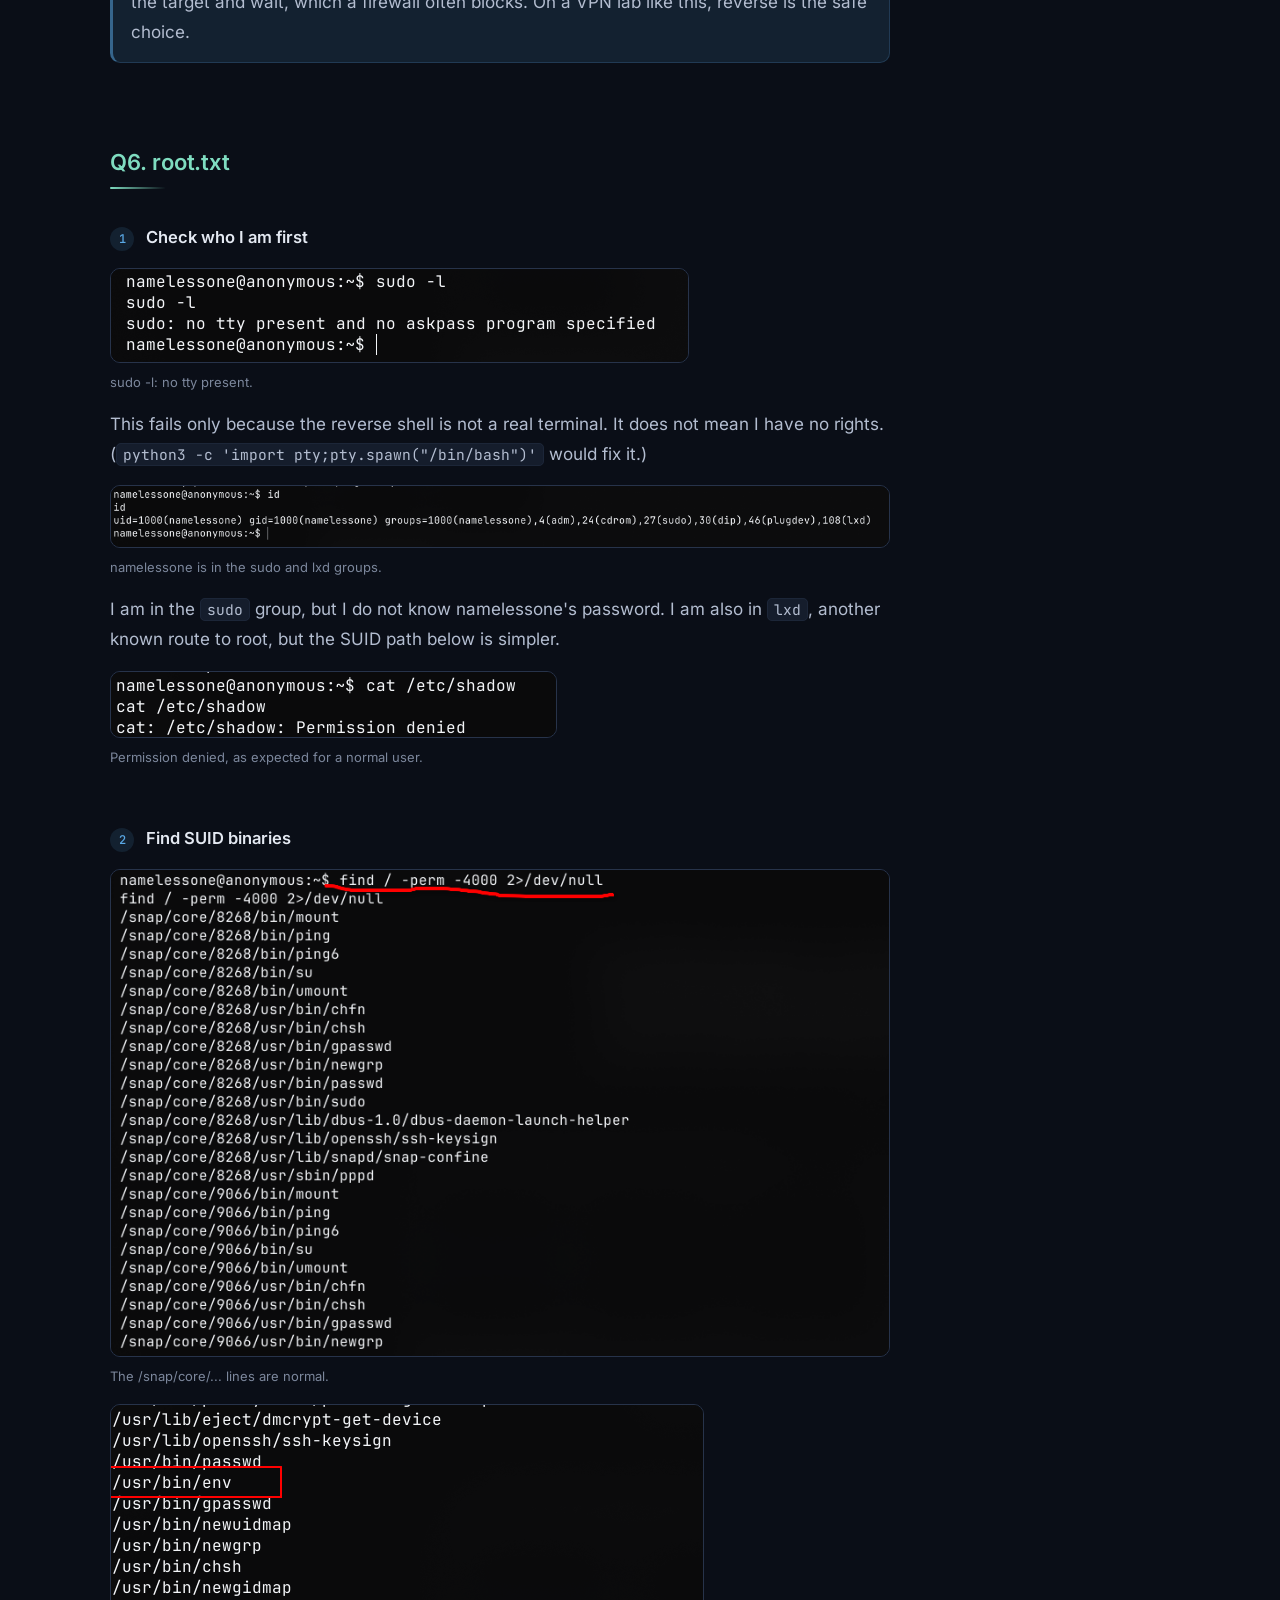
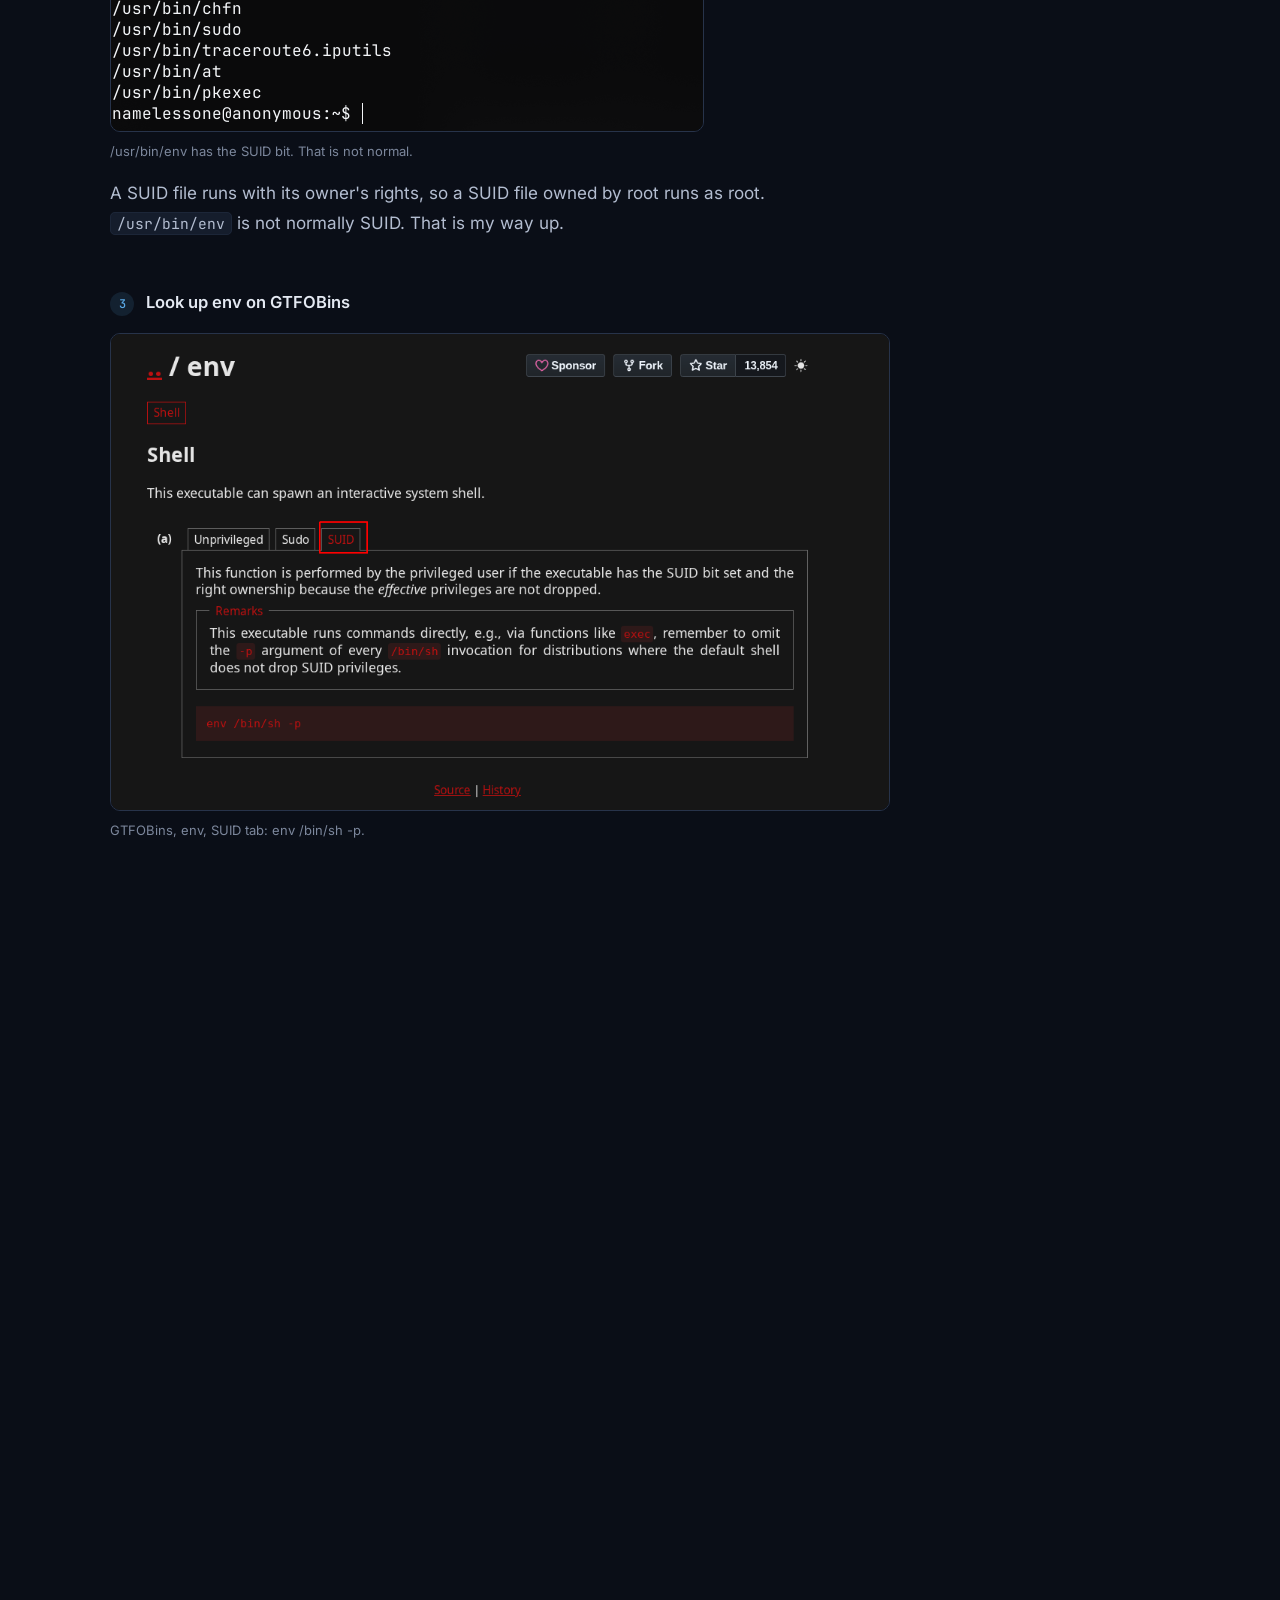
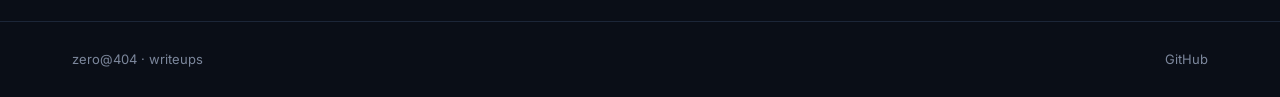
==== commit fa36b70b: "Smooth jumps, current step highlight, links to steps" ====
--- a/writeups/anonymous/index.html
+++ b/writeups/anonymous/index.html
@@ -19,7 +19,7 @@
 <link rel="preload" href="/assets/fonts/inter-400.woff2" as="font" type="font/woff2" crossorigin>
 <link rel="preload" href="/assets/fonts/jetbrains-mono-400.woff2" as="font" type="font/woff2" crossorigin>
 <link rel="stylesheet" href="/assets/site.css?v=17cac724">
-<link rel="stylesheet" href="/assets/motion.css?v=d3bcbb82">
+<link rel="stylesheet" href="/assets/motion.css?v=aea22246">
 <script>document.documentElement.classList.add("js")</script>
 </head>
 <body>
@@ -44,15 +44,15 @@
       </div>
     </div>
     <p class="summary">Anonymous is a TryHackMe machine with an FTP server open to anyone. Inside it I found a cleanup script that ran on a timer and that anyone could edit, so I replaced it with a reverse shell and got in as namelessone. For root, I found env with the SUID bit set and used it to start a root shell.</p>
-    <h2 id="q1"><a class="anchor" href="#q1" aria-label="Link to this section">#</a>Q1–Q3. Open ports, and the services on 21 and 139/445</h2><div class="step"><h3><span class="n">1</span>Scan all ports</h3><figure><button class="shot" type="button" data-zoom aria-label="Enlarge screenshot"><img src="/images/anonymous/nmap-full.webp" alt="Four open ports: 21 ftp, 22 ssh, 139 and 445 Samba." loading="lazy"></button><figcaption>Four open ports: 21 ftp, 22 ssh, 139 and 445 Samba.</figcaption></figure><p><code>-p-</code> scans all 65535 ports, not just the common 1000. The scripts already show that anonymous FTP login is allowed and that the <code>scripts</code> folder is writable. That is a strong early hint.</p><figure><button class="shot" type="button" data-zoom aria-label="Enlarge screenshot"><img src="/images/anonymous/nmap-smb-scripts.webp" alt="SMB script results: the host is called anonymous, guest access." loading="lazy"></button><figcaption>SMB script results: the host is called anonymous, guest access.</figcaption></figure><p>This one scan answers the first three questions: <strong>4</strong> open ports, port 21 runs <strong>ftp</strong> (vsftpd), and 139/445 run Samba. nmap labels them <code>netbios-ssn</code>, but the room wants the protocol name: <strong>smb</strong>.</p></div>
-<h2 id="q4"><a class="anchor" href="#q4" aria-label="Link to this section">#</a>Q4. There's a share on the user's computer. What's it called?</h2><div class="step"><h3><span class="n">1</span>Find the SMB share scanner in Metasploit</h3><div class="term kali"><div class="tbar"><i></i><i></i><i></i><span class="tt">zsh — zero@404</span><button class="cp" type="button"><svg width="13" height="13" viewBox="0 0 24 24" fill="none" stroke="currentColor" stroke-width="2" aria-hidden="true"><rect x="9" y="9" width="12" height="12" rx="2"/><path d="M5 15V5a2 2 0 0 1 2-2h10"/></svg><span>Copy</span></button></div><pre><span class="pk">┌──(</span><span class="pu">zero㉿404</span><span class="pk">)-[</span><span class="pd">~/Desktop/THM/Anonymous_writeups</span><span class="pk">]</span>
-<span class="pk">└─</span><span class="pu">$</span> <span class="cmdtext">msfconsole</span></pre></div><figure><button class="shot" type="button" data-zoom aria-label="Enlarge screenshot"><img src="/images/anonymous/msf-search.webp" alt="auxiliary/scanner/smb/smb_enumshares, selected with use 0." loading="lazy"></button><figcaption>auxiliary/scanner/smb/smb_enumshares, selected with use 0.</figcaption></figure></div><div class="step"><h3><span class="n">2</span>Point it at the target and run it</h3><figure><button class="shot" type="button" data-zoom aria-label="Enlarge screenshot"><img src="/images/anonymous/msf-rhosts.webp" alt="rhosts set to the target." loading="lazy"></button><figcaption>rhosts set to the target.</figcaption></figure><figure><button class="shot" type="button" data-zoom aria-label="Enlarge screenshot"><img src="/images/anonymous/msf-shares.webp" alt="Three shares: print$, pics and IPC$." loading="lazy"></button><figcaption>Three shares: print$, pics and IPC$.</figcaption></figure><p><code>print$</code> and <code>IPC$</code> are default Samba shares, so I ignore them. The real one is <strong>pics</strong>, "My SMB Share Directory for Pics". This only names the share; it does not give a shell. <code>smbclient -L //10.49.180.33 -N</code> lists the same shares.</p></div>
-<h2 id="q5"><a class="anchor" href="#q5" aria-label="Link to this section">#</a>Q5. user.txt</h2><div class="step"><h3><span class="n">1</span>Confirm anonymous FTP</h3><figure><button class="shot" type="button" data-zoom aria-label="Enlarge screenshot"><img src="/images/anonymous/nmap-ftp-anon.webp" alt="Anonymous login allowed; the scripts folder is writable." loading="lazy"></button><figcaption>Anonymous login allowed; the scripts folder is writable.</figcaption></figure><p>A world-writable folder on FTP is unusual and worth a close look.</p></div><div class="step"><h3><span class="n">2</span>Log in as Anonymous and download the files</h3><figure><button class="shot" type="button" data-zoom aria-label="Enlarge screenshot"><img src="/images/anonymous/ftp-login.webp" alt="Logged in as Anonymous." loading="lazy"></button><figcaption>Logged in as Anonymous.</figcaption></figure><figure><button class="shot" type="button" data-zoom aria-label="Enlarge screenshot"><img src="/images/anonymous/ftp-scripts.webp" alt="The scripts folder: clean.sh, removed_files.log, to_do.txt." loading="lazy"></button><figcaption>The scripts folder: clean.sh, removed_files.log, to_do.txt.</figcaption></figure><figure><button class="shot" type="button" data-zoom aria-label="Enlarge screenshot"><img src="/images/anonymous/ftp-get.webp" alt="All three files downloaded." loading="lazy"></button><figcaption>All three files downloaded.</figcaption></figure></div><div class="step"><h3><span class="n">3</span>Read to_do.txt</h3><figure><button class="shot" type="button" data-zoom aria-label="Enlarge screenshot"><img src="/images/anonymous/to-do.webp" alt="The owner knows anonymous login is not safe." loading="lazy"></button><figcaption>The owner knows anonymous login is not safe.</figcaption></figure><p>A hint that I am in the right place.</p></div><div class="step"><h3><span class="n">4</span>Read clean.sh and its permissions</h3><figure><button class="shot" type="button" data-zoom aria-label="Enlarge screenshot"><img src="/images/anonymous/clean-sh.webp" alt="The cleanup script." loading="lazy"></button><figcaption>The cleanup script.</figcaption></figure><p>On the server, <code>clean.sh</code> has permissions <code>-rwxr-xrwx</code>. The last <code>rwx</code> means anyone can write to it, not only the owner. So I can change what it does.</p></div><div class="step"><h3><span class="n">5</span>Notice the log keeps growing</h3><figure><button class="shot" type="button" data-zoom aria-label="Enlarge screenshot"><img src="/images/anonymous/removed-log.webp" alt="The same line again and again: clean.sh runs on a timer." loading="lazy"></button><figcaption>The same line again and again: clean.sh runs on a timer.</figcaption></figure><p><code>removed_files.log</code> keeps growing and its timestamp keeps updating, so something runs <code>clean.sh</code> again and again: a cron job I cannot see.</p><div class="why"><b>Why it works</b><p>A cron job is a task Linux runs on a timer with no person involved. <code>clean.sh</code> is run automatically as another user, and anyone can write to it. Whatever I put in the file runs as that user. That is the whole bug.</p></div></div><div class="step"><h3><span class="n">6</span>Check the pics share (dead end)</h3><figure><button class="shot" type="button" data-zoom aria-label="Enlarge screenshot"><img src="/images/anonymous/smb-pics.webp" alt="Two dog pictures, nothing else." loading="lazy"></button><figcaption>Two dog pictures, nothing else.</figcaption></figure><p>They are just pictures of dogs. The real path is the FTP script, so I go back to <code>clean.sh</code>.</p></div><div class="step"><h3><span class="n">7</span>Put a reverse shell in clean.sh</h3><p>I take a Bash reverse shell from revshells.com. The IP must be my tun0 VPN IP (<code>192.168.137.189</code>), not my LAN IP, or the target cannot reach me.</p><figure><button class="shot" type="button" data-zoom aria-label="Enlarge screenshot"><img src="/images/anonymous/revshells.webp" alt="revshells.com: Bash -i, my tun0 IP, port 4444." loading="lazy"></button><figcaption>revshells.com: Bash -i, my tun0 IP, port 4444.</figcaption></figure><p>I keep the first line <code>#!/bin/bash</code> and the original structure, and put the payload in the <code>then</code> branch:</p><figure><button class="shot" type="button" data-zoom aria-label="Enlarge screenshot"><img src="/images/anonymous/clean-sh-edited.webp" alt="clean.sh after my edit, with the reverse shell in the then branch." loading="lazy"></button><figcaption>clean.sh after my edit, with the reverse shell in the then branch.</figcaption></figure><div class="why"><b>Why it works</b><p>The script checks <code>if [ $tmp_files=0 ]</code> with no spaces around <code>=</code>. bash does not compare two values; it sees one word, <code>0=0</code>, and <code>[ word ]</code> only asks "is this word non-empty?". It always is, so the <code>then</code> branch always runs. That is why the payload goes there. The <code>#!/bin/bash</code> line matters too: the <code>/dev/tcp</code> trick is bash-only and fails under plain <code>sh</code>.</p></div></div><div class="step"><h3><span class="n">8</span>Upload it from the right folder</h3><p>My first upload sent the wrong file, because ftp was started in another local folder. So now I start ftp from the folder with my edited <code>clean.sh</code> and check it before <code>put</code>:</p><figure><button class="shot" type="button" data-zoom aria-label="Enlarge screenshot"><img src="/images/anonymous/ftp-put-check.webp" alt="!pwd and !ls -l confirm the local file; the server size changes after put." loading="lazy"></button><figcaption>!pwd and !ls -l confirm the local file; the server size changes after put.</figcaption></figure><figure><button class="shot" type="button" data-zoom aria-label="Enlarge screenshot"><img src="/images/anonymous/ftp-put.webp" alt="put clean.sh: transfer complete." loading="lazy"></button><figcaption>put clean.sh: transfer complete.</figcaption></figure><p>I compare the file size on the server with my local file, so I know the right file landed before I wait for the timer.</p></div><div class="step"><h3><span class="n">9</span>Catch the shell and read user.txt</h3><figure><button class="shot" type="button" data-zoom aria-label="Enlarge screenshot"><img src="/images/anonymous/listener.webp" alt="Listener on port 4444." loading="lazy"></button><figcaption>Listener on port 4444.</figcaption></figure><figure><button class="shot" type="button" data-zoom aria-label="Enlarge screenshot"><img src="/images/anonymous/user-flag.webp" alt="Shell as namelessone; user.txt (flag blurred)." loading="lazy"></button><figcaption>Shell as namelessone; user.txt (flag blurred).</figcaption></figure><p>When the timer runs <code>clean.sh</code>, a shell drops in as <code>namelessone</code>. The "no job control" message is normal for a raw reverse shell.</p><div class="why"><b>Why it works</b><p>A reverse shell makes the target connect out to me. A bind shell would open a new port on the target and wait, which a firewall often blocks. On a VPN lab like this, reverse is the safe choice.</p></div></div>
-<h2 id="q6"><a class="anchor" href="#q6" aria-label="Link to this section">#</a>Q6. root.txt</h2><div class="step"><h3><span class="n">1</span>Check who I am first</h3><figure><button class="shot" type="button" data-zoom aria-label="Enlarge screenshot"><img src="/images/anonymous/sudo-l.webp" alt="sudo -l: no tty present." loading="lazy"></button><figcaption>sudo -l: no tty present.</figcaption></figure><p>This fails only because the reverse shell is not a real terminal. It does not mean I have no rights. (<code>python3 -c 'import pty;pty.spawn("/bin/bash")'</code> would fix it.)</p><figure><button class="shot" type="button" data-zoom aria-label="Enlarge screenshot"><img src="/images/anonymous/id.webp" alt="namelessone is in the sudo and lxd groups." loading="lazy"></button><figcaption>namelessone is in the sudo and lxd groups.</figcaption></figure><p>I am in the <code>sudo</code> group, but I do not know namelessone's password. I am also in <code>lxd</code>, another known route to root, but the SUID path below is simpler.</p><figure><button class="shot" type="button" data-zoom aria-label="Enlarge screenshot"><img src="/images/anonymous/shadow.webp" alt="Permission denied, as expected for a normal user." loading="lazy"></button><figcaption>Permission denied, as expected for a normal user.</figcaption></figure></div><div class="step"><h3><span class="n">2</span>Find SUID binaries</h3><figure><button class="shot" type="button" data-zoom aria-label="Enlarge screenshot"><img src="/images/anonymous/suid-find.webp" alt="The /snap/core/... lines are normal." loading="lazy"></button><figcaption>The /snap/core/... lines are normal.</figcaption></figure><figure><button class="shot" type="button" data-zoom aria-label="Enlarge screenshot"><img src="/images/anonymous/suid-env.webp" alt="/usr/bin/env has the SUID bit. That is not normal." loading="lazy"></button><figcaption>/usr/bin/env has the SUID bit. That is not normal.</figcaption></figure><p>A SUID file runs with its owner's rights, so a SUID file owned by root runs as root. <code>/usr/bin/env</code> is not normally SUID. That is my way up.</p></div><div class="step"><h3><span class="n">3</span>Look up env on GTFOBins</h3><figure><button class="shot" type="button" data-zoom aria-label="Enlarge screenshot"><img src="/images/anonymous/gtfobins-env.webp" alt="GTFOBins, env, SUID tab: env /bin/sh -p." loading="lazy"></button><figcaption>GTFOBins, env, SUID tab: env /bin/sh -p.</figcaption></figure><div class="why"><b>Why it works</b><p>The <code>-p</code> flag is the key. Without it, the shell drops the root rights it got from SUID and I stay namelessone.</p></div></div><div class="step"><h3><span class="n">4</span>Become root</h3><figure><button class="shot" type="button" data-zoom aria-label="Enlarge screenshot"><img src="/images/anonymous/env-root.webp" alt="whoami: root." loading="lazy"></button><figcaption>whoami: root.</figcaption></figure></div><div class="step"><h3><span class="n">5</span>Read root.txt</h3><figure><button class="shot" type="button" data-zoom aria-label="Enlarge screenshot"><img src="/images/anonymous/root-flag.webp" alt="root.txt (flag blurred)." loading="lazy"></button><figcaption>root.txt (flag blurred).</figcaption></figure></div>
+    <h2 id="q1"><a class="anchor" href="#q1" aria-label="Link to this section">#</a>Q1–Q3. Open ports, and the services on 21 and 139/445</h2><div class="step" id="q1-1"><h3><span class="n">1</span>Scan all ports<a class="slink" href="#q1-1" aria-label="Copy a link to this step" title="Copy link to this step"><svg width="14" height="14" viewBox="0 0 24 24" fill="none" stroke="currentColor" stroke-width="2.2" stroke-linecap="round" aria-hidden="true"><path d="M10 13a5 5 0 0 0 7.5.5l3-3a5 5 0 0 0-7-7l-1.7 1.7"/><path d="M14 11a5 5 0 0 0-7.5-.5l-3 3a5 5 0 0 0 7 7l1.7-1.7"/></svg></a></h3><figure><button class="shot" type="button" data-zoom aria-label="Enlarge screenshot"><img src="/images/anonymous/nmap-full.webp" alt="Four open ports: 21 ftp, 22 ssh, 139 and 445 Samba." loading="lazy"></button><figcaption>Four open ports: 21 ftp, 22 ssh, 139 and 445 Samba.</figcaption></figure><p><code>-p-</code> scans all 65535 ports, not just the common 1000. The scripts already show that anonymous FTP login is allowed and that the <code>scripts</code> folder is writable. That is a strong early hint.</p><figure><button class="shot" type="button" data-zoom aria-label="Enlarge screenshot"><img src="/images/anonymous/nmap-smb-scripts.webp" alt="SMB script results: the host is called anonymous, guest access." loading="lazy"></button><figcaption>SMB script results: the host is called anonymous, guest access.</figcaption></figure><p>This one scan answers the first three questions: <strong>4</strong> open ports, port 21 runs <strong>ftp</strong> (vsftpd), and 139/445 run Samba. nmap labels them <code>netbios-ssn</code>, but the room wants the protocol name: <strong>smb</strong>.</p></div>
+<h2 id="q4"><a class="anchor" href="#q4" aria-label="Link to this section">#</a>Q4. There's a share on the user's computer. What's it called?</h2><div class="step" id="q4-1"><h3><span class="n">1</span>Find the SMB share scanner in Metasploit<a class="slink" href="#q4-1" aria-label="Copy a link to this step" title="Copy link to this step"><svg width="14" height="14" viewBox="0 0 24 24" fill="none" stroke="currentColor" stroke-width="2.2" stroke-linecap="round" aria-hidden="true"><path d="M10 13a5 5 0 0 0 7.5.5l3-3a5 5 0 0 0-7-7l-1.7 1.7"/><path d="M14 11a5 5 0 0 0-7.5-.5l-3 3a5 5 0 0 0 7 7l1.7-1.7"/></svg></a></h3><div class="term kali"><div class="tbar"><i></i><i></i><i></i><span class="tt">zsh — zero@404</span><button class="cp" type="button"><svg width="13" height="13" viewBox="0 0 24 24" fill="none" stroke="currentColor" stroke-width="2" aria-hidden="true"><rect x="9" y="9" width="12" height="12" rx="2"/><path d="M5 15V5a2 2 0 0 1 2-2h10"/></svg><span>Copy</span></button></div><pre><span class="pk">┌──(</span><span class="pu">zero㉿404</span><span class="pk">)-[</span><span class="pd">~/Desktop/THM/Anonymous_writeups</span><span class="pk">]</span>
+<span class="pk">└─</span><span class="pu">$</span> <span class="cmdtext">msfconsole</span></pre></div><figure><button class="shot" type="button" data-zoom aria-label="Enlarge screenshot"><img src="/images/anonymous/msf-search.webp" alt="auxiliary/scanner/smb/smb_enumshares, selected with use 0." loading="lazy"></button><figcaption>auxiliary/scanner/smb/smb_enumshares, selected with use 0.</figcaption></figure></div><div class="step" id="q4-2"><h3><span class="n">2</span>Point it at the target and run it<a class="slink" href="#q4-2" aria-label="Copy a link to this step" title="Copy link to this step"><svg width="14" height="14" viewBox="0 0 24 24" fill="none" stroke="currentColor" stroke-width="2.2" stroke-linecap="round" aria-hidden="true"><path d="M10 13a5 5 0 0 0 7.5.5l3-3a5 5 0 0 0-7-7l-1.7 1.7"/><path d="M14 11a5 5 0 0 0-7.5-.5l-3 3a5 5 0 0 0 7 7l1.7-1.7"/></svg></a></h3><figure><button class="shot" type="button" data-zoom aria-label="Enlarge screenshot"><img src="/images/anonymous/msf-rhosts.webp" alt="rhosts set to the target." loading="lazy"></button><figcaption>rhosts set to the target.</figcaption></figure><figure><button class="shot" type="button" data-zoom aria-label="Enlarge screenshot"><img src="/images/anonymous/msf-shares.webp" alt="Three shares: print$, pics and IPC$." loading="lazy"></button><figcaption>Three shares: print$, pics and IPC$.</figcaption></figure><p><code>print$</code> and <code>IPC$</code> are default Samba shares, so I ignore them. The real one is <strong>pics</strong>, "My SMB Share Directory for Pics". This only names the share; it does not give a shell. <code>smbclient -L //10.49.180.33 -N</code> lists the same shares.</p></div>
+<h2 id="q5"><a class="anchor" href="#q5" aria-label="Link to this section">#</a>Q5. user.txt</h2><div class="step" id="q5-1"><h3><span class="n">1</span>Confirm anonymous FTP<a class="slink" href="#q5-1" aria-label="Copy a link to this step" title="Copy link to this step"><svg width="14" height="14" viewBox="0 0 24 24" fill="none" stroke="currentColor" stroke-width="2.2" stroke-linecap="round" aria-hidden="true"><path d="M10 13a5 5 0 0 0 7.5.5l3-3a5 5 0 0 0-7-7l-1.7 1.7"/><path d="M14 11a5 5 0 0 0-7.5-.5l-3 3a5 5 0 0 0 7 7l1.7-1.7"/></svg></a></h3><figure><button class="shot" type="button" data-zoom aria-label="Enlarge screenshot"><img src="/images/anonymous/nmap-ftp-anon.webp" alt="Anonymous login allowed; the scripts folder is writable." loading="lazy"></button><figcaption>Anonymous login allowed; the scripts folder is writable.</figcaption></figure><p>A world-writable folder on FTP is unusual and worth a close look.</p></div><div class="step" id="q5-2"><h3><span class="n">2</span>Log in as Anonymous and download the files<a class="slink" href="#q5-2" aria-label="Copy a link to this step" title="Copy link to this step"><svg width="14" height="14" viewBox="0 0 24 24" fill="none" stroke="currentColor" stroke-width="2.2" stroke-linecap="round" aria-hidden="true"><path d="M10 13a5 5 0 0 0 7.5.5l3-3a5 5 0 0 0-7-7l-1.7 1.7"/><path d="M14 11a5 5 0 0 0-7.5-.5l-3 3a5 5 0 0 0 7 7l1.7-1.7"/></svg></a></h3><figure><button class="shot" type="button" data-zoom aria-label="Enlarge screenshot"><img src="/images/anonymous/ftp-login.webp" alt="Logged in as Anonymous." loading="lazy"></button><figcaption>Logged in as Anonymous.</figcaption></figure><figure><button class="shot" type="button" data-zoom aria-label="Enlarge screenshot"><img src="/images/anonymous/ftp-scripts.webp" alt="The scripts folder: clean.sh, removed_files.log, to_do.txt." loading="lazy"></button><figcaption>The scripts folder: clean.sh, removed_files.log, to_do.txt.</figcaption></figure><figure><button class="shot" type="button" data-zoom aria-label="Enlarge screenshot"><img src="/images/anonymous/ftp-get.webp" alt="All three files downloaded." loading="lazy"></button><figcaption>All three files downloaded.</figcaption></figure></div><div class="step" id="q5-3"><h3><span class="n">3</span>Read to_do.txt<a class="slink" href="#q5-3" aria-label="Copy a link to this step" title="Copy link to this step"><svg width="14" height="14" viewBox="0 0 24 24" fill="none" stroke="currentColor" stroke-width="2.2" stroke-linecap="round" aria-hidden="true"><path d="M10 13a5 5 0 0 0 7.5.5l3-3a5 5 0 0 0-7-7l-1.7 1.7"/><path d="M14 11a5 5 0 0 0-7.5-.5l-3 3a5 5 0 0 0 7 7l1.7-1.7"/></svg></a></h3><figure><button class="shot" type="button" data-zoom aria-label="Enlarge screenshot"><img src="/images/anonymous/to-do.webp" alt="The owner knows anonymous login is not safe." loading="lazy"></button><figcaption>The owner knows anonymous login is not safe.</figcaption></figure><p>A hint that I am in the right place.</p></div><div class="step" id="q5-4"><h3><span class="n">4</span>Read clean.sh and its permissions<a class="slink" href="#q5-4" aria-label="Copy a link to this step" title="Copy link to this step"><svg width="14" height="14" viewBox="0 0 24 24" fill="none" stroke="currentColor" stroke-width="2.2" stroke-linecap="round" aria-hidden="true"><path d="M10 13a5 5 0 0 0 7.5.5l3-3a5 5 0 0 0-7-7l-1.7 1.7"/><path d="M14 11a5 5 0 0 0-7.5-.5l-3 3a5 5 0 0 0 7 7l1.7-1.7"/></svg></a></h3><figure><button class="shot" type="button" data-zoom aria-label="Enlarge screenshot"><img src="/images/anonymous/clean-sh.webp" alt="The cleanup script." loading="lazy"></button><figcaption>The cleanup script.</figcaption></figure><p>On the server, <code>clean.sh</code> has permissions <code>-rwxr-xrwx</code>. The last <code>rwx</code> means anyone can write to it, not only the owner. So I can change what it does.</p></div><div class="step" id="q5-5"><h3><span class="n">5</span>Notice the log keeps growing<a class="slink" href="#q5-5" aria-label="Copy a link to this step" title="Copy link to this step"><svg width="14" height="14" viewBox="0 0 24 24" fill="none" stroke="currentColor" stroke-width="2.2" stroke-linecap="round" aria-hidden="true"><path d="M10 13a5 5 0 0 0 7.5.5l3-3a5 5 0 0 0-7-7l-1.7 1.7"/><path d="M14 11a5 5 0 0 0-7.5-.5l-3 3a5 5 0 0 0 7 7l1.7-1.7"/></svg></a></h3><figure><button class="shot" type="button" data-zoom aria-label="Enlarge screenshot"><img src="/images/anonymous/removed-log.webp" alt="The same line again and again: clean.sh runs on a timer." loading="lazy"></button><figcaption>The same line again and again: clean.sh runs on a timer.</figcaption></figure><p><code>removed_files.log</code> keeps growing and its timestamp keeps updating, so something runs <code>clean.sh</code> again and again: a cron job I cannot see.</p><div class="why"><b>Why it works</b><p>A cron job is a task Linux runs on a timer with no person involved. <code>clean.sh</code> is run automatically as another user, and anyone can write to it. Whatever I put in the file runs as that user. That is the whole bug.</p></div></div><div class="step" id="q5-6"><h3><span class="n">6</span>Check the pics share (dead end)<a class="slink" href="#q5-6" aria-label="Copy a link to this step" title="Copy link to this step"><svg width="14" height="14" viewBox="0 0 24 24" fill="none" stroke="currentColor" stroke-width="2.2" stroke-linecap="round" aria-hidden="true"><path d="M10 13a5 5 0 0 0 7.5.5l3-3a5 5 0 0 0-7-7l-1.7 1.7"/><path d="M14 11a5 5 0 0 0-7.5-.5l-3 3a5 5 0 0 0 7 7l1.7-1.7"/></svg></a></h3><figure><button class="shot" type="button" data-zoom aria-label="Enlarge screenshot"><img src="/images/anonymous/smb-pics.webp" alt="Two dog pictures, nothing else." loading="lazy"></button><figcaption>Two dog pictures, nothing else.</figcaption></figure><p>They are just pictures of dogs. The real path is the FTP script, so I go back to <code>clean.sh</code>.</p></div><div class="step" id="q5-7"><h3><span class="n">7</span>Put a reverse shell in clean.sh<a class="slink" href="#q5-7" aria-label="Copy a link to this step" title="Copy link to this step"><svg width="14" height="14" viewBox="0 0 24 24" fill="none" stroke="currentColor" stroke-width="2.2" stroke-linecap="round" aria-hidden="true"><path d="M10 13a5 5 0 0 0 7.5.5l3-3a5 5 0 0 0-7-7l-1.7 1.7"/><path d="M14 11a5 5 0 0 0-7.5-.5l-3 3a5 5 0 0 0 7 7l1.7-1.7"/></svg></a></h3><p>I take a Bash reverse shell from revshells.com. The IP must be my tun0 VPN IP (<code>192.168.137.189</code>), not my LAN IP, or the target cannot reach me.</p><figure><button class="shot" type="button" data-zoom aria-label="Enlarge screenshot"><img src="/images/anonymous/revshells.webp" alt="revshells.com: Bash -i, my tun0 IP, port 4444." loading="lazy"></button><figcaption>revshells.com: Bash -i, my tun0 IP, port 4444.</figcaption></figure><p>I keep the first line <code>#!/bin/bash</code> and the original structure, and put the payload in the <code>then</code> branch:</p><figure><button class="shot" type="button" data-zoom aria-label="Enlarge screenshot"><img src="/images/anonymous/clean-sh-edited.webp" alt="clean.sh after my edit, with the reverse shell in the then branch." loading="lazy"></button><figcaption>clean.sh after my edit, with the reverse shell in the then branch.</figcaption></figure><div class="why"><b>Why it works</b><p>The script checks <code>if [ $tmp_files=0 ]</code> with no spaces around <code>=</code>. bash does not compare two values; it sees one word, <code>0=0</code>, and <code>[ word ]</code> only asks "is this word non-empty?". It always is, so the <code>then</code> branch always runs. That is why the payload goes there. The <code>#!/bin/bash</code> line matters too: the <code>/dev/tcp</code> trick is bash-only and fails under plain <code>sh</code>.</p></div></div><div class="step" id="q5-8"><h3><span class="n">8</span>Upload it from the right folder<a class="slink" href="#q5-8" aria-label="Copy a link to this step" title="Copy link to this step"><svg width="14" height="14" viewBox="0 0 24 24" fill="none" stroke="currentColor" stroke-width="2.2" stroke-linecap="round" aria-hidden="true"><path d="M10 13a5 5 0 0 0 7.5.5l3-3a5 5 0 0 0-7-7l-1.7 1.7"/><path d="M14 11a5 5 0 0 0-7.5-.5l-3 3a5 5 0 0 0 7 7l1.7-1.7"/></svg></a></h3><p>My first upload sent the wrong file, because ftp was started in another local folder. So now I start ftp from the folder with my edited <code>clean.sh</code> and check it before <code>put</code>:</p><figure><button class="shot" type="button" data-zoom aria-label="Enlarge screenshot"><img src="/images/anonymous/ftp-put-check.webp" alt="!pwd and !ls -l confirm the local file; the server size changes after put." loading="lazy"></button><figcaption>!pwd and !ls -l confirm the local file; the server size changes after put.</figcaption></figure><figure><button class="shot" type="button" data-zoom aria-label="Enlarge screenshot"><img src="/images/anonymous/ftp-put.webp" alt="put clean.sh: transfer complete." loading="lazy"></button><figcaption>put clean.sh: transfer complete.</figcaption></figure><p>I compare the file size on the server with my local file, so I know the right file landed before I wait for the timer.</p></div><div class="step" id="q5-9"><h3><span class="n">9</span>Catch the shell and read user.txt<a class="slink" href="#q5-9" aria-label="Copy a link to this step" title="Copy link to this step"><svg width="14" height="14" viewBox="0 0 24 24" fill="none" stroke="currentColor" stroke-width="2.2" stroke-linecap="round" aria-hidden="true"><path d="M10 13a5 5 0 0 0 7.5.5l3-3a5 5 0 0 0-7-7l-1.7 1.7"/><path d="M14 11a5 5 0 0 0-7.5-.5l-3 3a5 5 0 0 0 7 7l1.7-1.7"/></svg></a></h3><figure><button class="shot" type="button" data-zoom aria-label="Enlarge screenshot"><img src="/images/anonymous/listener.webp" alt="Listener on port 4444." loading="lazy"></button><figcaption>Listener on port 4444.</figcaption></figure><figure><button class="shot" type="button" data-zoom aria-label="Enlarge screenshot"><img src="/images/anonymous/user-flag.webp" alt="Shell as namelessone; user.txt (flag blurred)." loading="lazy"></button><figcaption>Shell as namelessone; user.txt (flag blurred).</figcaption></figure><p>When the timer runs <code>clean.sh</code>, a shell drops in as <code>namelessone</code>. The "no job control" message is normal for a raw reverse shell.</p><div class="why"><b>Why it works</b><p>A reverse shell makes the target connect out to me. A bind shell would open a new port on the target and wait, which a firewall often blocks. On a VPN lab like this, reverse is the safe choice.</p></div></div>
+<h2 id="q6"><a class="anchor" href="#q6" aria-label="Link to this section">#</a>Q6. root.txt</h2><div class="step" id="q6-1"><h3><span class="n">1</span>Check who I am first<a class="slink" href="#q6-1" aria-label="Copy a link to this step" title="Copy link to this step"><svg width="14" height="14" viewBox="0 0 24 24" fill="none" stroke="currentColor" stroke-width="2.2" stroke-linecap="round" aria-hidden="true"><path d="M10 13a5 5 0 0 0 7.5.5l3-3a5 5 0 0 0-7-7l-1.7 1.7"/><path d="M14 11a5 5 0 0 0-7.5-.5l-3 3a5 5 0 0 0 7 7l1.7-1.7"/></svg></a></h3><figure><button class="shot" type="button" data-zoom aria-label="Enlarge screenshot"><img src="/images/anonymous/sudo-l.webp" alt="sudo -l: no tty present." loading="lazy"></button><figcaption>sudo -l: no tty present.</figcaption></figure><p>This fails only because the reverse shell is not a real terminal. It does not mean I have no rights. (<code>python3 -c 'import pty;pty.spawn("/bin/bash")'</code> would fix it.)</p><figure><button class="shot" type="button" data-zoom aria-label="Enlarge screenshot"><img src="/images/anonymous/id.webp" alt="namelessone is in the sudo and lxd groups." loading="lazy"></button><figcaption>namelessone is in the sudo and lxd groups.</figcaption></figure><p>I am in the <code>sudo</code> group, but I do not know namelessone's password. I am also in <code>lxd</code>, another known route to root, but the SUID path below is simpler.</p><figure><button class="shot" type="button" data-zoom aria-label="Enlarge screenshot"><img src="/images/anonymous/shadow.webp" alt="Permission denied, as expected for a normal user." loading="lazy"></button><figcaption>Permission denied, as expected for a normal user.</figcaption></figure></div><div class="step" id="q6-2"><h3><span class="n">2</span>Find SUID binaries<a class="slink" href="#q6-2" aria-label="Copy a link to this step" title="Copy link to this step"><svg width="14" height="14" viewBox="0 0 24 24" fill="none" stroke="currentColor" stroke-width="2.2" stroke-linecap="round" aria-hidden="true"><path d="M10 13a5 5 0 0 0 7.5.5l3-3a5 5 0 0 0-7-7l-1.7 1.7"/><path d="M14 11a5 5 0 0 0-7.5-.5l-3 3a5 5 0 0 0 7 7l1.7-1.7"/></svg></a></h3><figure><button class="shot" type="button" data-zoom aria-label="Enlarge screenshot"><img src="/images/anonymous/suid-find.webp" alt="The /snap/core/... lines are normal." loading="lazy"></button><figcaption>The /snap/core/... lines are normal.</figcaption></figure><figure><button class="shot" type="button" data-zoom aria-label="Enlarge screenshot"><img src="/images/anonymous/suid-env.webp" alt="/usr/bin/env has the SUID bit. That is not normal." loading="lazy"></button><figcaption>/usr/bin/env has the SUID bit. That is not normal.</figcaption></figure><p>A SUID file runs with its owner's rights, so a SUID file owned by root runs as root. <code>/usr/bin/env</code> is not normally SUID. That is my way up.</p></div><div class="step" id="q6-3"><h3><span class="n">3</span>Look up env on GTFOBins<a class="slink" href="#q6-3" aria-label="Copy a link to this step" title="Copy link to this step"><svg width="14" height="14" viewBox="0 0 24 24" fill="none" stroke="currentColor" stroke-width="2.2" stroke-linecap="round" aria-hidden="true"><path d="M10 13a5 5 0 0 0 7.5.5l3-3a5 5 0 0 0-7-7l-1.7 1.7"/><path d="M14 11a5 5 0 0 0-7.5-.5l-3 3a5 5 0 0 0 7 7l1.7-1.7"/></svg></a></h3><figure><button class="shot" type="button" data-zoom aria-label="Enlarge screenshot"><img src="/images/anonymous/gtfobins-env.webp" alt="GTFOBins, env, SUID tab: env /bin/sh -p." loading="lazy"></button><figcaption>GTFOBins, env, SUID tab: env /bin/sh -p.</figcaption></figure><div class="why"><b>Why it works</b><p>The <code>-p</code> flag is the key. Without it, the shell drops the root rights it got from SUID and I stay namelessone.</p></div></div><div class="step" id="q6-4"><h3><span class="n">4</span>Become root<a class="slink" href="#q6-4" aria-label="Copy a link to this step" title="Copy link to this step"><svg width="14" height="14" viewBox="0 0 24 24" fill="none" stroke="currentColor" stroke-width="2.2" stroke-linecap="round" aria-hidden="true"><path d="M10 13a5 5 0 0 0 7.5.5l3-3a5 5 0 0 0-7-7l-1.7 1.7"/><path d="M14 11a5 5 0 0 0-7.5-.5l-3 3a5 5 0 0 0 7 7l1.7-1.7"/></svg></a></h3><figure><button class="shot" type="button" data-zoom aria-label="Enlarge screenshot"><img src="/images/anonymous/env-root.webp" alt="whoami: root." loading="lazy"></button><figcaption>whoami: root.</figcaption></figure></div><div class="step" id="q6-5"><h3><span class="n">5</span>Read root.txt<a class="slink" href="#q6-5" aria-label="Copy a link to this step" title="Copy link to this step"><svg width="14" height="14" viewBox="0 0 24 24" fill="none" stroke="currentColor" stroke-width="2.2" stroke-linecap="round" aria-hidden="true"><path d="M10 13a5 5 0 0 0 7.5.5l3-3a5 5 0 0 0-7-7l-1.7 1.7"/><path d="M14 11a5 5 0 0 0-7.5-.5l-3 3a5 5 0 0 0 7 7l1.7-1.7"/></svg></a></h3><figure><button class="shot" type="button" data-zoom aria-label="Enlarge screenshot"><img src="/images/anonymous/root-flag.webp" alt="root.txt (flag blurred)." loading="lazy"></button><figcaption>root.txt (flag blurred).</figcaption></figure></div>
   </article>
   <aside class="toc"><b>ON THIS PAGE</b><a href="#q1">Q1–Q3. Open ports, and the services on 21 and 139/445</a><a href="#q4">Q4. There's a share on the user's computer. What's it called?</a><a href="#q5">Q5. user.txt</a><a href="#q6">Q6. root.txt</a></aside>
 </main>
 <footer><div class="wrap"><span>zero@404 · writeups</span><a href="https://github.com/10i-0" target="_blank" rel="noopener">GitHub</a></div></footer>
-<script src="/assets/site.js?v=f91691dc" defer></script>
+<script src="/assets/site.js?v=2d24193a" defer></script>
 </body>
 </html>
--- a/assets/motion.css
+++ b/assets/motion.css
@@ -122,3 +122,24 @@
   html.js figure.rv .shot { filter: none !important; transform: none !important }
   article > h1 { color: var(--text); background: none }
 }
+
+/* ---------- step navigation ---------- */
+/* 6) flash when you jump to a section or step */
+@keyframes flash { 0% { box-shadow: 0 0 0 0 rgba(var(--acc-rgb),.0); background: rgba(var(--acc-rgb),.16) } 100% { box-shadow: 0 0 0 14px rgba(var(--acc-rgb),0); background: transparent } }
+.step.flash, h2.flash { animation: flash 1.4s ease-out; border-radius: 12px }
+.step { scroll-margin-top: 90px; padding: 6px 10px; margin-left: -10px; margin-right: -10px; border-radius: 12px; transition: opacity .35s ease }
+
+/* 2) current step lights up, the others rest a little */
+body.reading article .step:not(.now) { opacity: .55 }
+body.reading article .step:not(.now):hover { opacity: 1 }
+.step.now h3 .n { background: var(--acc); color: var(--bg); box-shadow: 0 0 0 4px rgba(var(--acc-rgb),.18), 0 0 18px rgba(var(--acc-rgb),.45); transition: background .3s, color .3s, box-shadow .3s }
+
+/* 4) copy-link button on each step */
+.step h3 { position: relative }
+.slink { margin-left: 8px; color: var(--muted); opacity: 0; transform: translateX(-4px); transition: opacity .2s, transform .2s, color .2s; display: inline-flex; align-self: center }
+.step:hover .slink, .slink:focus-visible { opacity: 1; transform: none }
+.slink:hover { color: var(--acc) }
+@media (hover: none) { .slink { opacity: .6; transform: none } }
+.toast { position: fixed; left: 50%; bottom: 28px; transform: translate(-50%, 20px); background: var(--raise); color: var(--text); border: 1px solid rgba(var(--acc-rgb),.45); padding: 10px 16px; border-radius: 12px; font-size: 14px; box-shadow: 0 14px 40px rgba(0,0,0,.45); opacity: 0; pointer-events: none; transition: opacity .25s, transform .25s; z-index: 70 }
+.toast.on { opacity: 1; transform: translate(-50%, 0) }
+@media (prefers-reduced-motion: reduce) { body.reading article .step:not(.now) { opacity: 1 } }
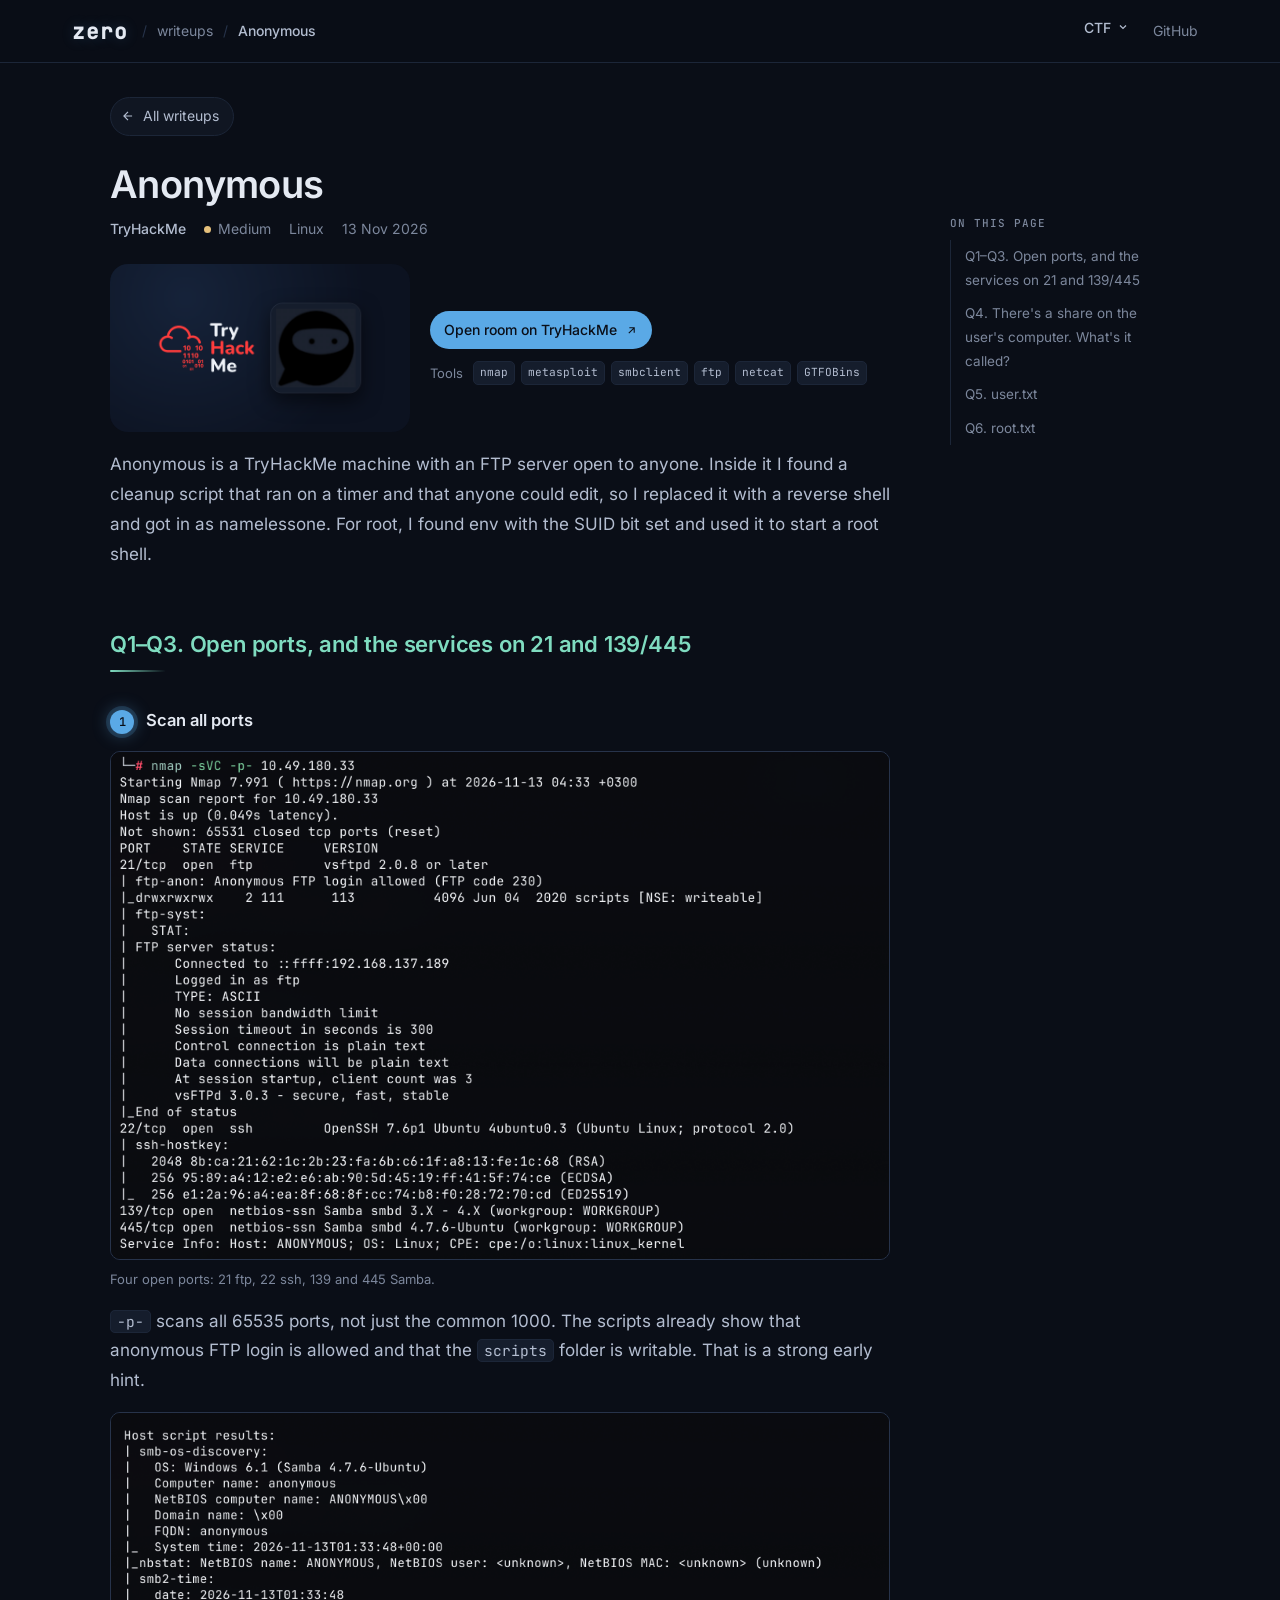
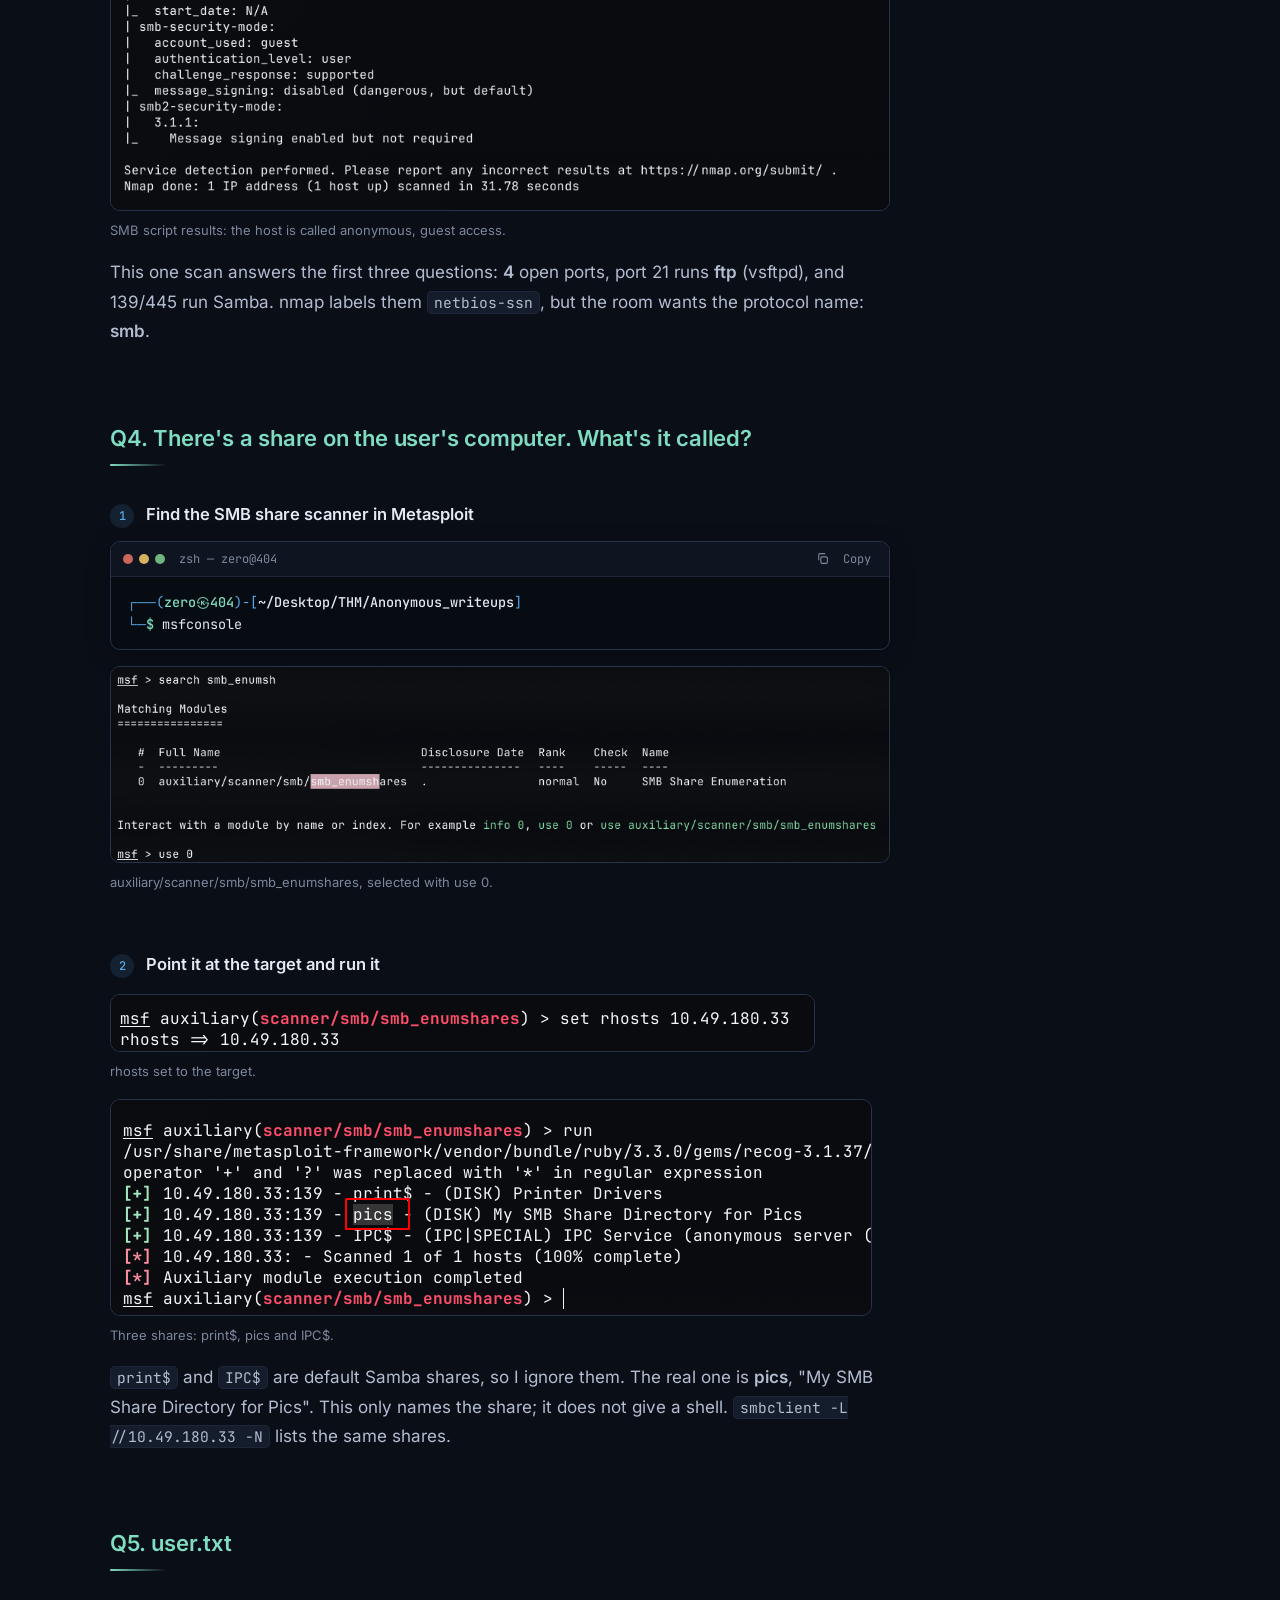
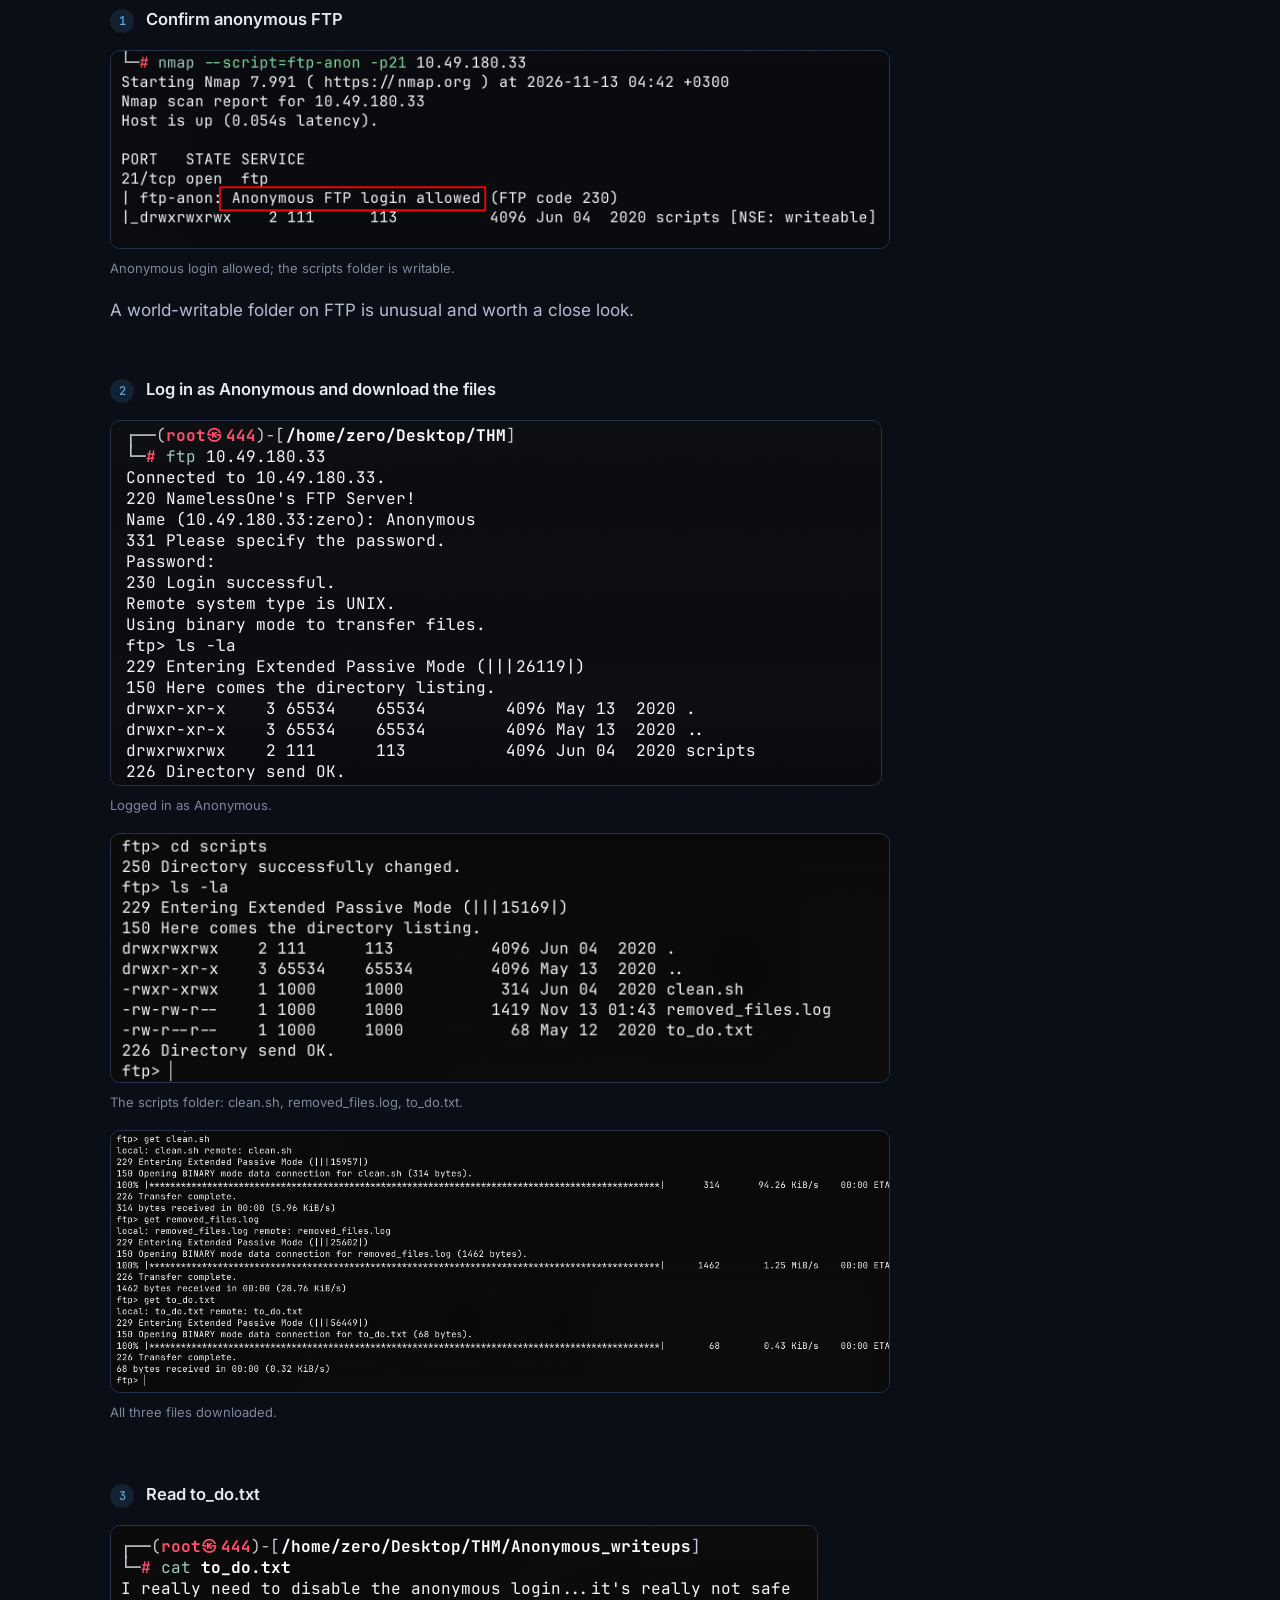
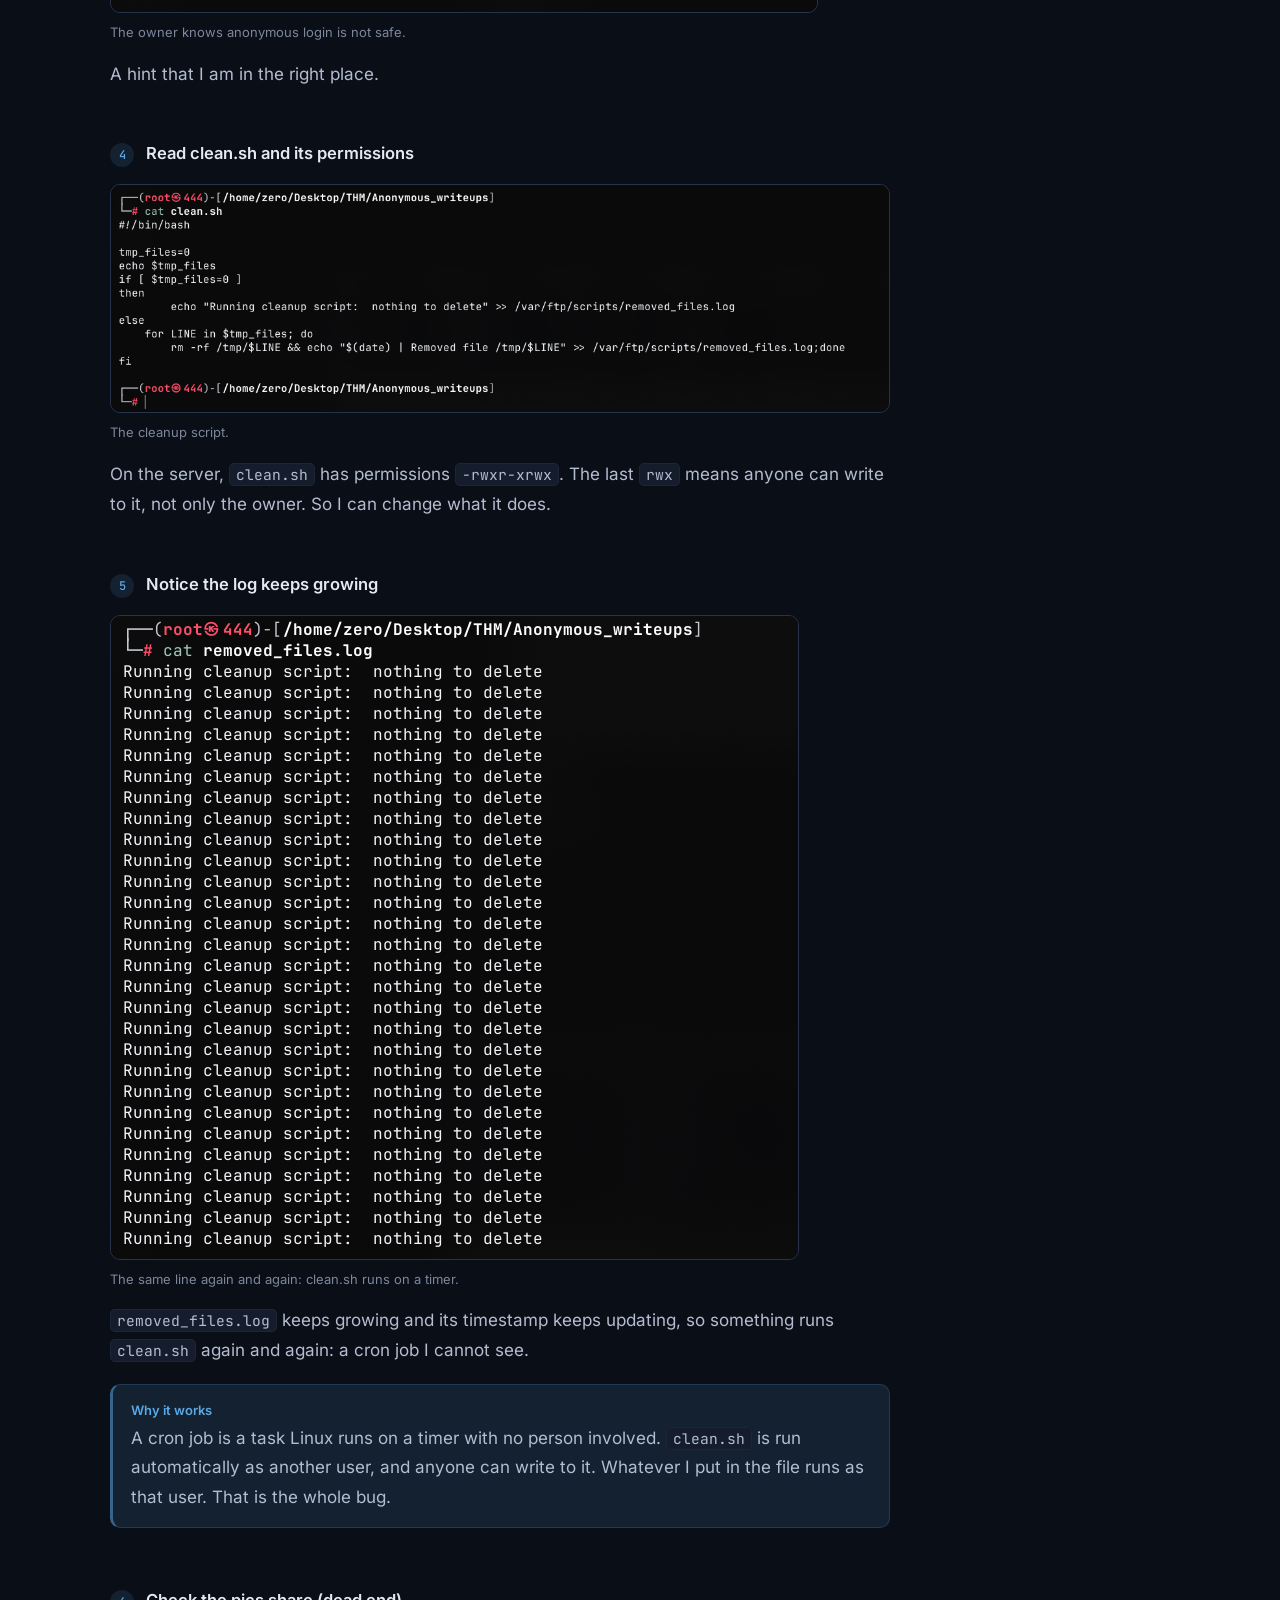
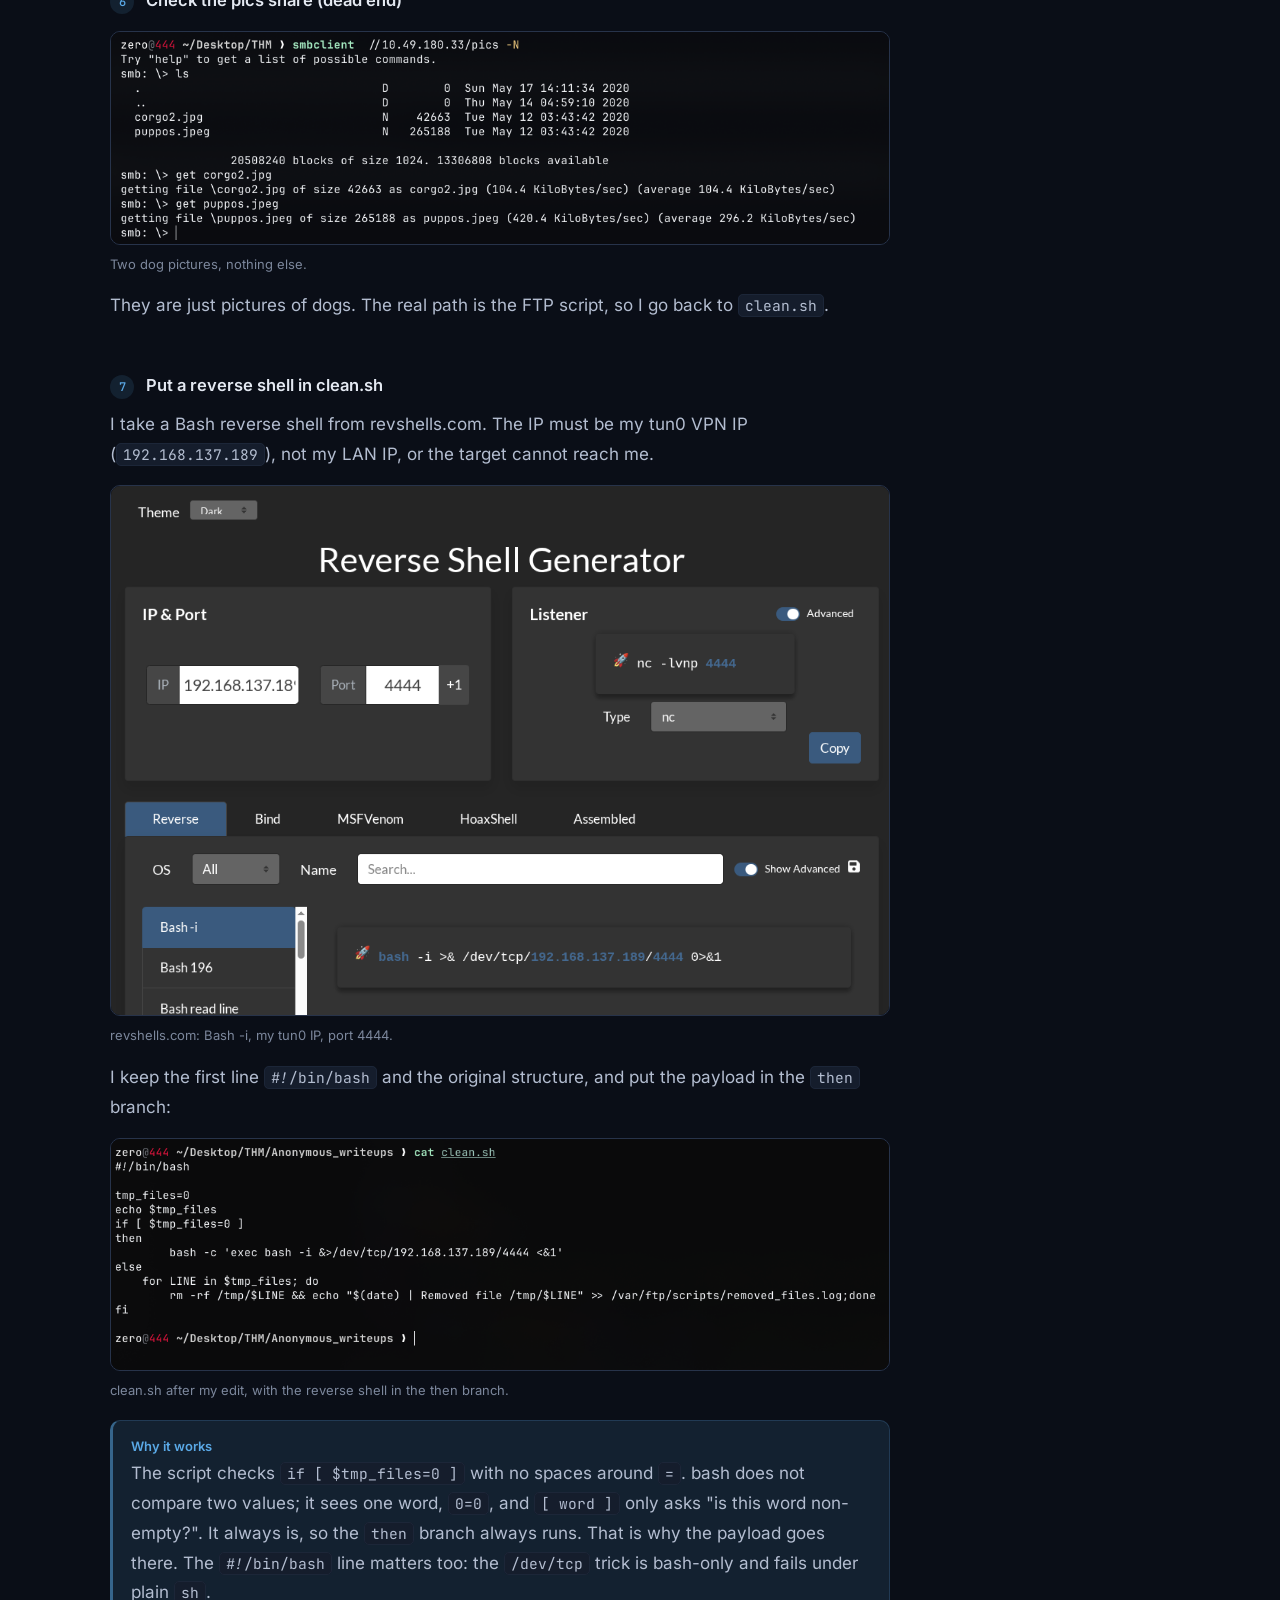
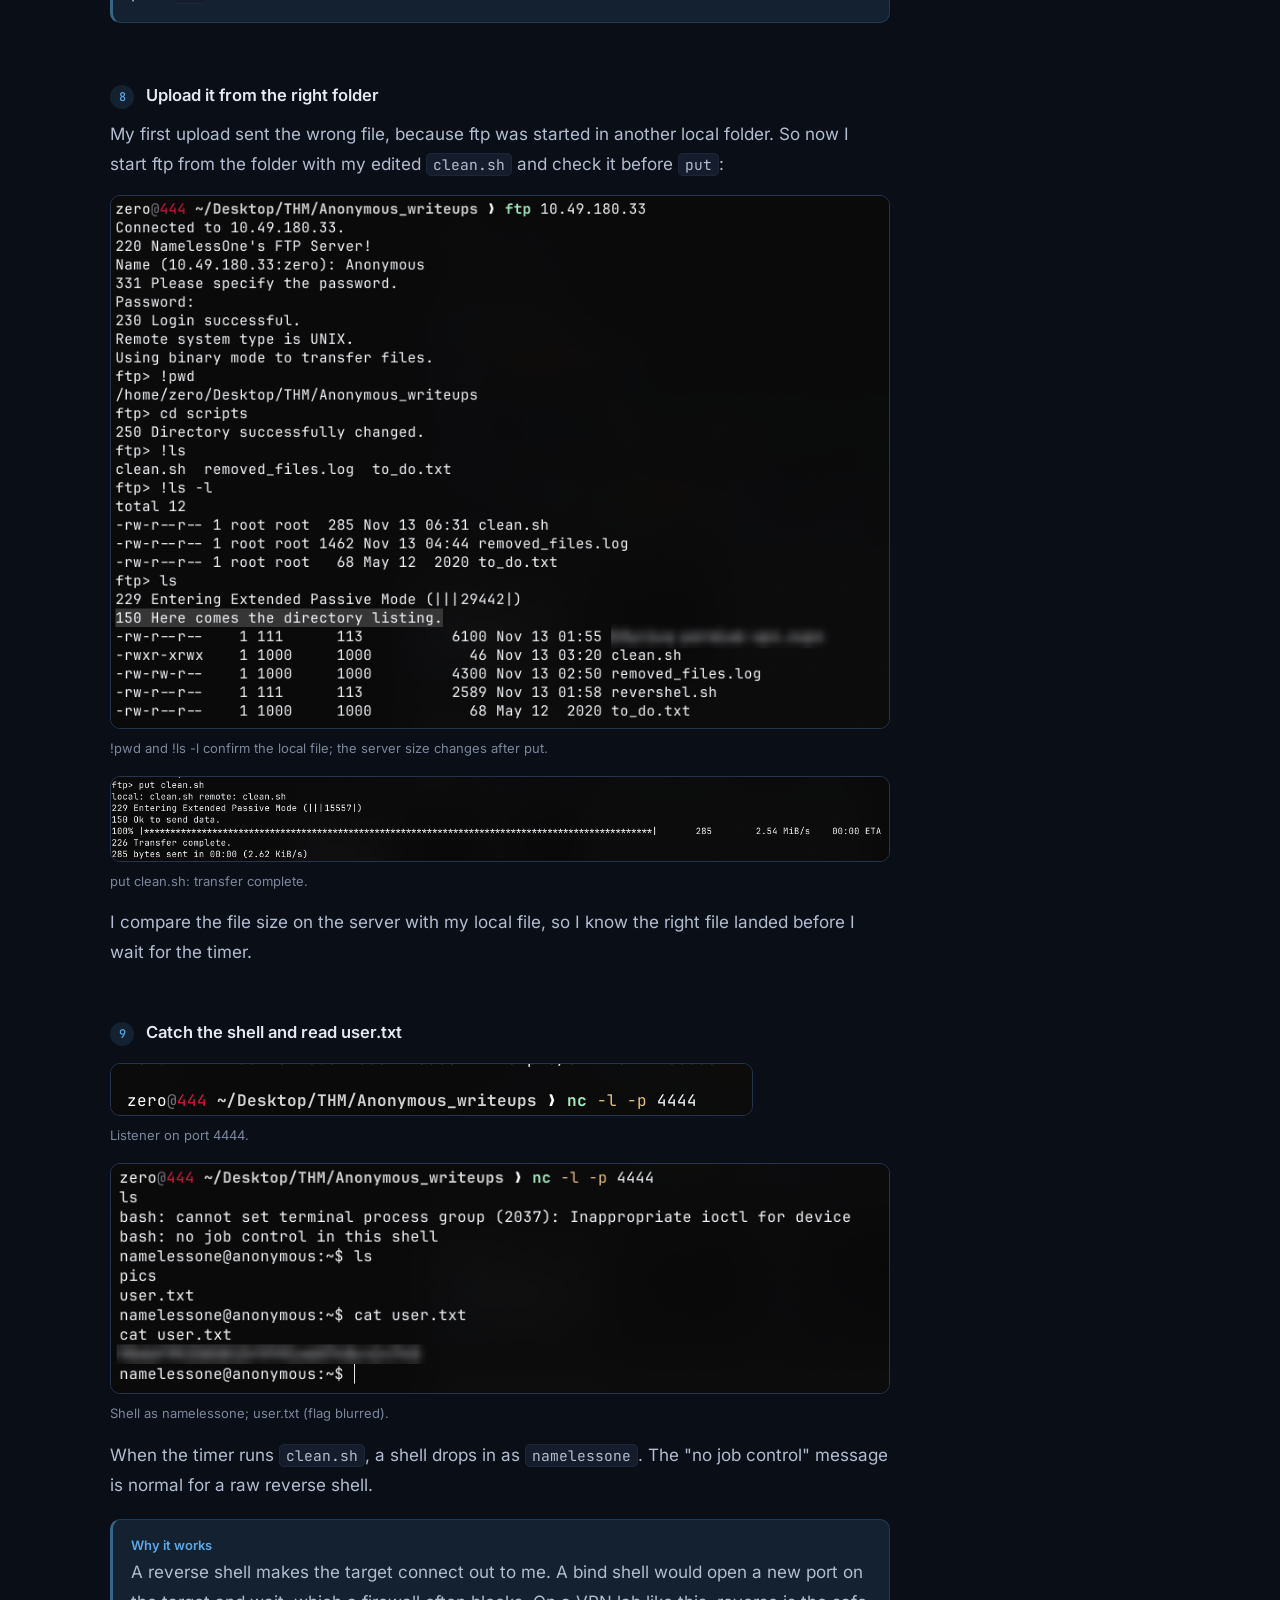
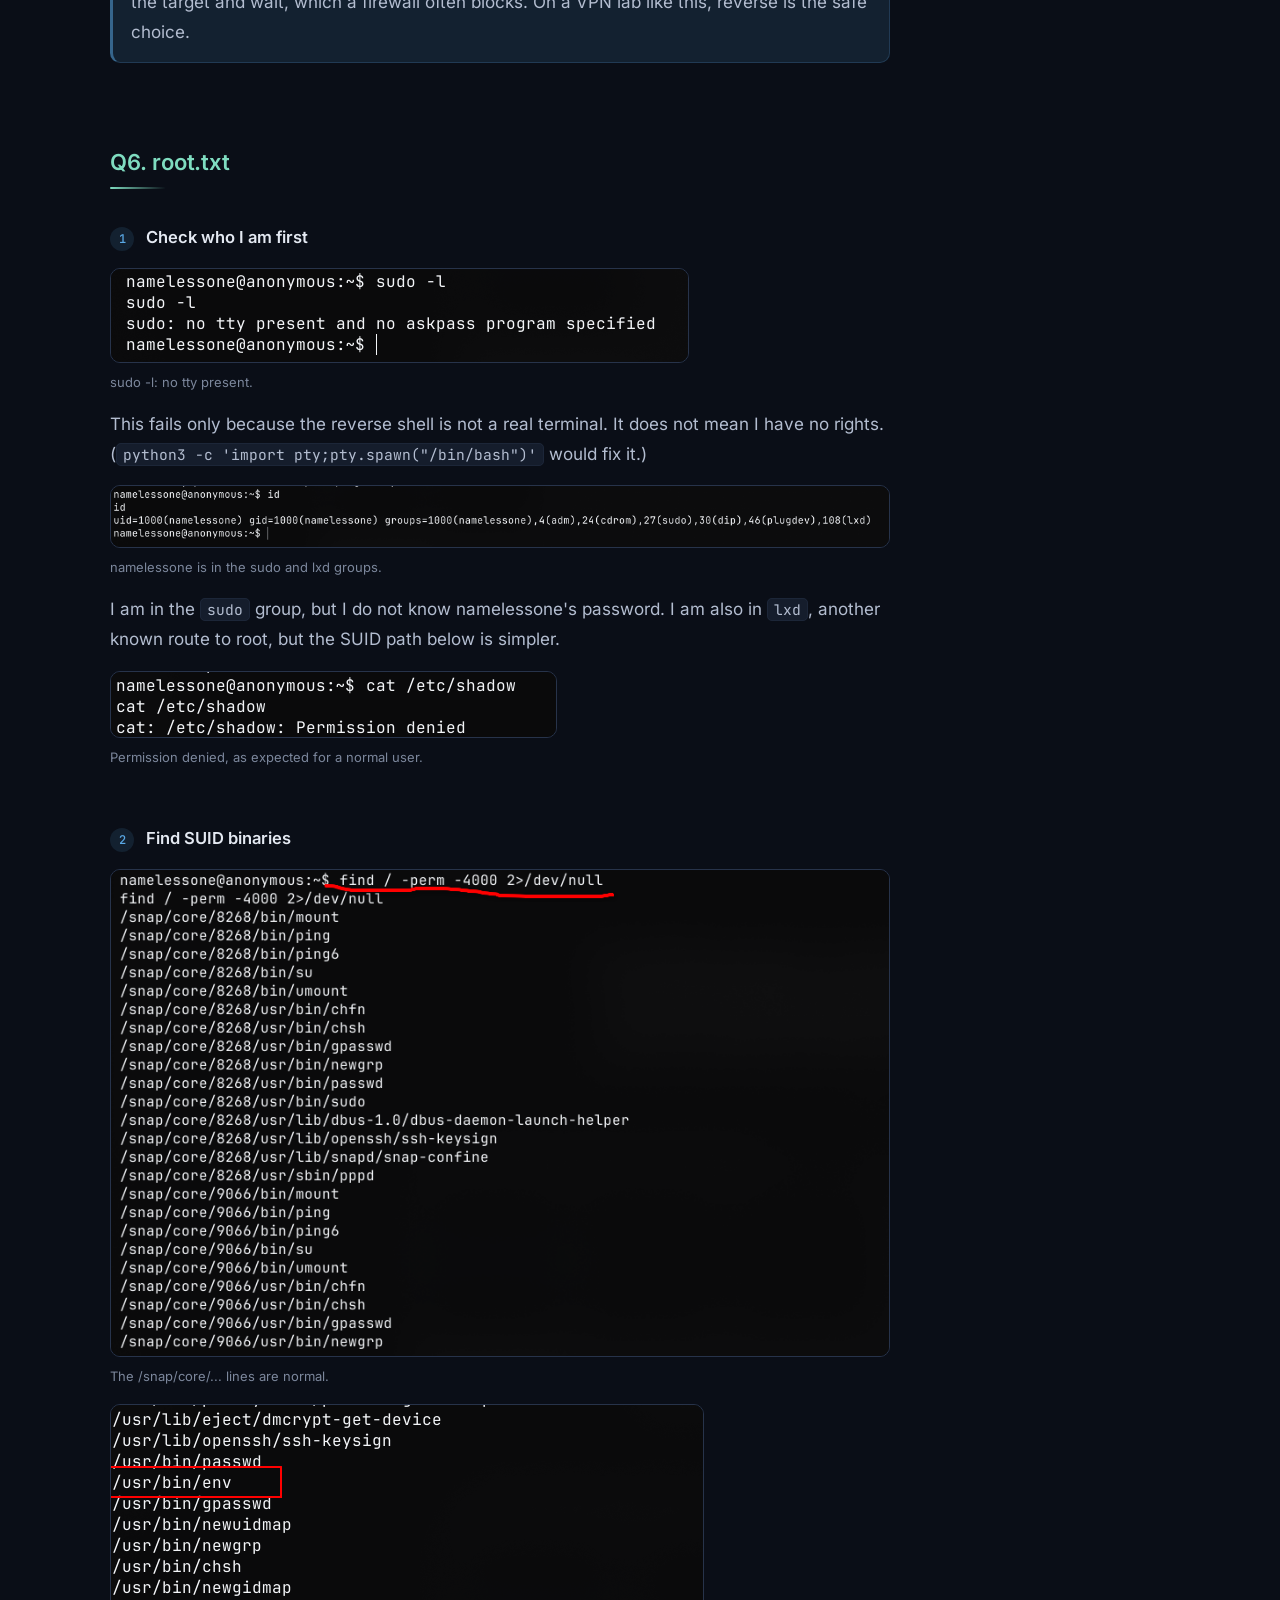
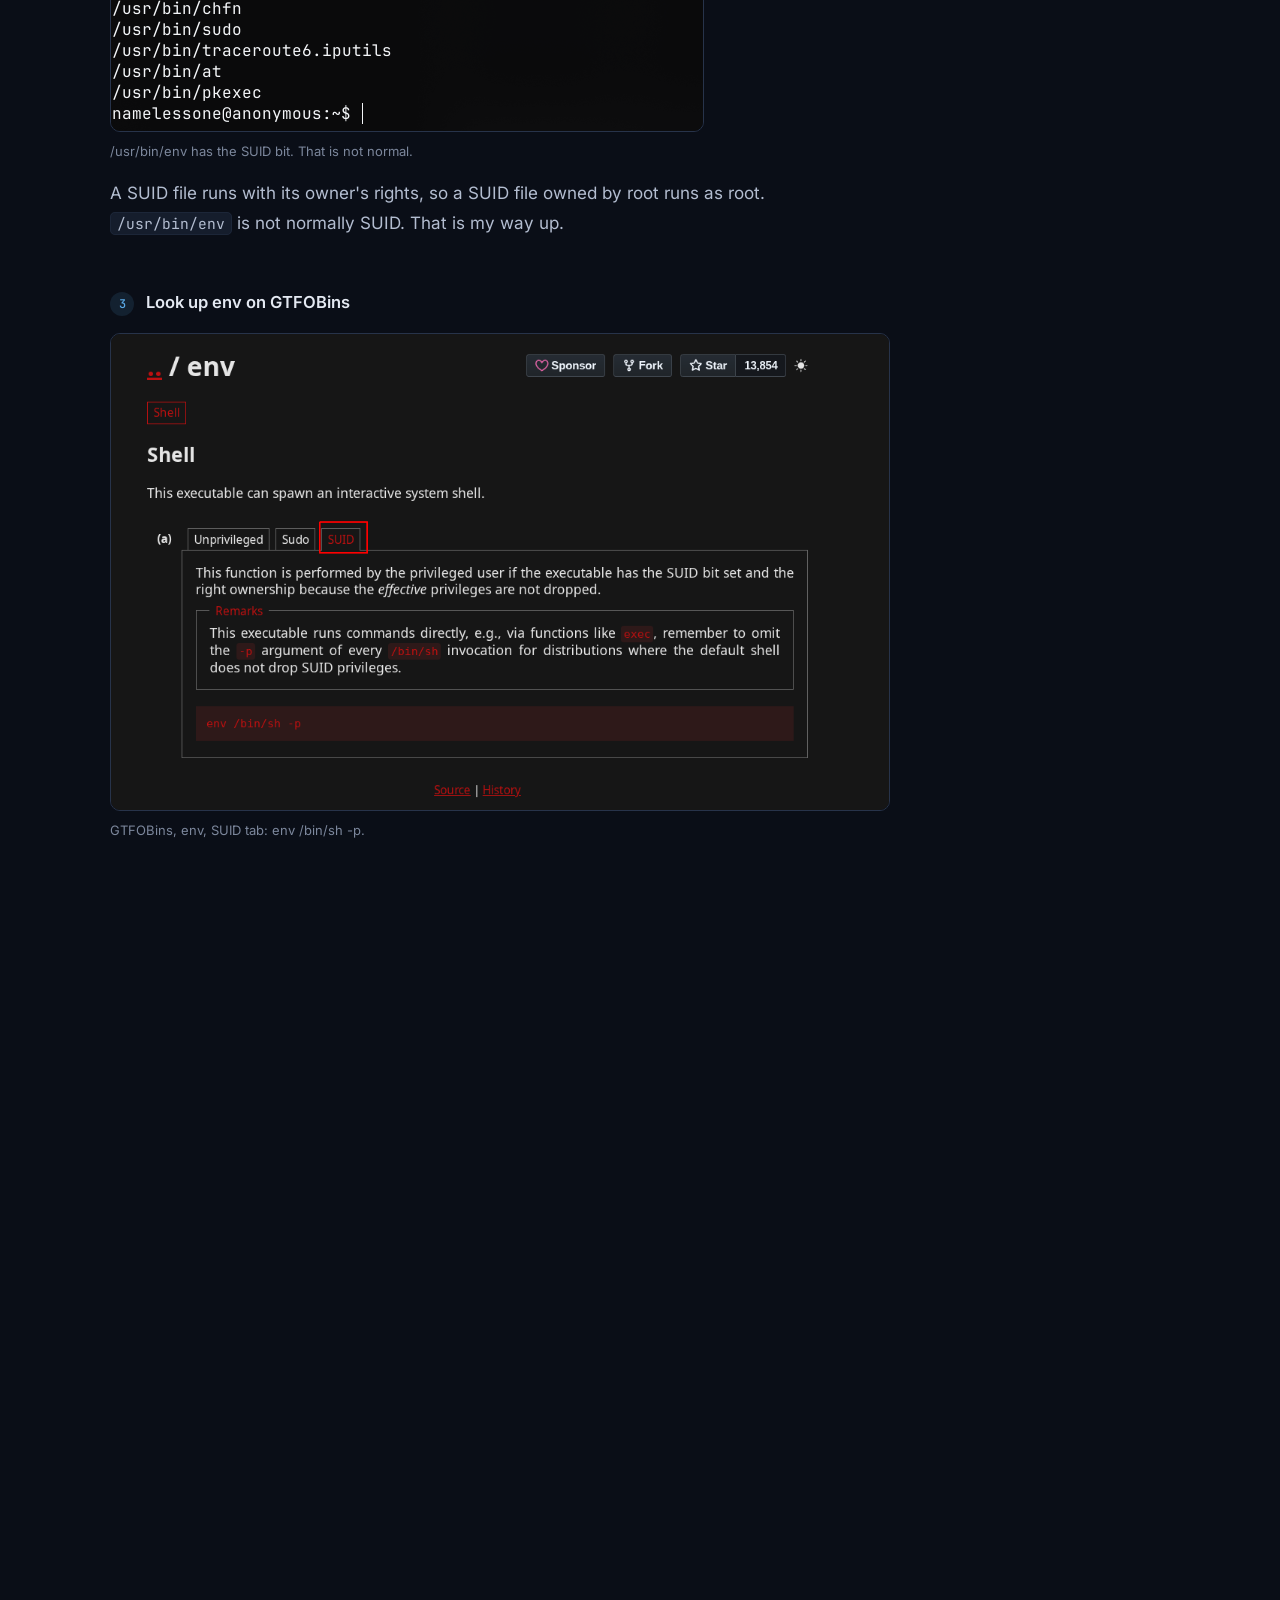
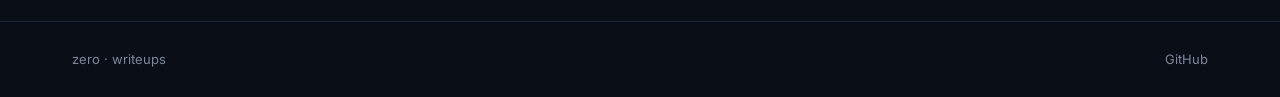
==== commit 36f16b7c: "zero wordmark with soft glitch, new home phrase" ====
--- a/writeups/anonymous/index.html
+++ b/writeups/anonymous/index.html
@@ -7,7 +7,7 @@
 <meta name="description" content="TryHackMe Anonymous walkthrough: anonymous FTP, a world-writable cron script turned into a bash reverse shell, SMB share enumeration, and SUID env to root.">
 <link rel="canonical" href="https://10i-0.github.io/writeups/anonymous/">
 <meta property="og:type" content="article">
-<meta property="og:site_name" content="zero@404">
+<meta property="og:site_name" content="zero">
 <meta property="og:title" content="Anonymous · TryHackMe writeup">
 <meta property="og:description" content="TryHackMe Anonymous walkthrough: anonymous FTP, a world-writable cron script turned into a bash reverse shell, SMB share enumeration, and SUID env to root.">
 <meta property="og:url" content="https://10i-0.github.io/writeups/anonymous/">
@@ -18,13 +18,13 @@
 <link rel="icon" href="/assets/favicon.svg?v=a6c11342" type="image/svg+xml">
 <link rel="preload" href="/assets/fonts/inter-400.woff2" as="font" type="font/woff2" crossorigin>
 <link rel="preload" href="/assets/fonts/jetbrains-mono-400.woff2" as="font" type="font/woff2" crossorigin>
-<link rel="stylesheet" href="/assets/site.css?v=17cac724">
+<link rel="stylesheet" href="/assets/site.css?v=ede1af95">
 <link rel="stylesheet" href="/assets/motion.css?v=aea22246">
 <script>document.documentElement.classList.add("js")</script>
 </head>
 <body>
 <header><div class="in">
-  <a class="me" href="/" aria-label="zero@404 home"><i>┌──(</i><span>zero㉿404</span><i>)</i></a>
+  <a class="me" href="/" aria-label="zero, home"><span class="glitch" data-text="zero">zero</span></a>
   <div class="crumb"><i>/</i><a href="/">writeups</a><i>/</i><b>Anonymous</b></div>
   
   <nav class="links"><div class="dd"><button type="button" class="ddb" aria-haspopup="true">CTF<svg width="12" height="12" viewBox="0 0 24 24" fill="none" stroke="currentColor" stroke-width="2.4" aria-hidden="true"><path d="m6 9 6 6 6-6"/></svg></button>
@@ -52,7 +52,7 @@
   </article>
   <aside class="toc"><b>ON THIS PAGE</b><a href="#q1">Q1–Q3. Open ports, and the services on 21 and 139/445</a><a href="#q4">Q4. There's a share on the user's computer. What's it called?</a><a href="#q5">Q5. user.txt</a><a href="#q6">Q6. root.txt</a></aside>
 </main>
-<footer><div class="wrap"><span>zero@404 · writeups</span><a href="https://github.com/10i-0" target="_blank" rel="noopener">GitHub</a></div></footer>
+<footer><div class="wrap"><span>zero · writeups</span><a href="https://github.com/10i-0" target="_blank" rel="noopener">GitHub</a></div></footer>
 <script src="/assets/site.js?v=2d24193a" defer></script>
 </body>
 </html>
--- a/assets/site.css
+++ b/assets/site.css
@@ -316,3 +316,30 @@
   .roombox{flex-wrap:wrap}
 }
 @media (max-width:820px){.item .d{order:0}}
+
+/* header wordmark: "zero" with a smooth, soft glitch */
+.me{display:inline-flex;align-items:center}
+.glitch{position:relative;display:inline-block;font:700 21px/1 "JetBrains Mono";letter-spacing:1px;color:var(--text);
+  text-shadow:0 0 14px rgba(var(--acc-rgb),.22);animation:gl-breathe 7s ease-in-out infinite}
+.glitch{isolation:isolate}.glitch::before,.glitch::after{content:attr(data-text);position:absolute;inset:0;z-index:-1;pointer-events:none;opacity:0;will-change:transform,opacity,clip-path}
+.glitch::before{color:#5aa9e6;animation:gl-a 7s cubic-bezier(.4,0,.2,1) infinite}
+.glitch::after{color:#e07a6e;animation:gl-b 7s cubic-bezier(.4,0,.2,1) infinite}
+/* a soft colour split that slides in and out, then two thin slices drift for a moment */
+@keyframes gl-a{
+  0%,80%{opacity:0;transform:translateX(0);clip-path:inset(0 0 0 0)}
+  83%{opacity:.7;transform:translateX(-1.5px);clip-path:inset(0 0 0 0)}
+  86%{opacity:.85;transform:translateX(-3px);clip-path:inset(18% 0 52% 0)}
+  88%{opacity:.85;transform:translateX(2px);clip-path:inset(58% 0 12% 0)}
+  90%{opacity:.6;transform:translateX(-1px);clip-path:inset(0 0 0 0)}
+  94%,100%{opacity:0;transform:translateX(0)}}
+@keyframes gl-b{
+  0%,80%{opacity:0;transform:translateX(0);clip-path:inset(0 0 0 0)}
+  83%{opacity:.6;transform:translateX(1.5px);clip-path:inset(0 0 0 0)}
+  86%{opacity:.8;transform:translateX(3px);clip-path:inset(60% 0 14% 0)}
+  88%{opacity:.8;transform:translateX(-2px);clip-path:inset(12% 0 62% 0)}
+  90%{opacity:.5;transform:translateX(1px);clip-path:inset(0 0 0 0)}
+  94%,100%{opacity:0;transform:translateX(0)}}
+@keyframes gl-breathe{0%,80%,94%,100%{filter:none;transform:none}86%{filter:blur(.3px);transform:translateX(.5px)}88%{transform:translateX(-.5px)}}
+.me:hover .glitch,.me:hover .glitch::before,.me:hover .glitch::after{animation-duration:2.2s}
+@media (prefers-reduced-motion:reduce){.glitch,.glitch::before,.glitch::after{animation:none}}
+.me .glitch{color:var(--text)}
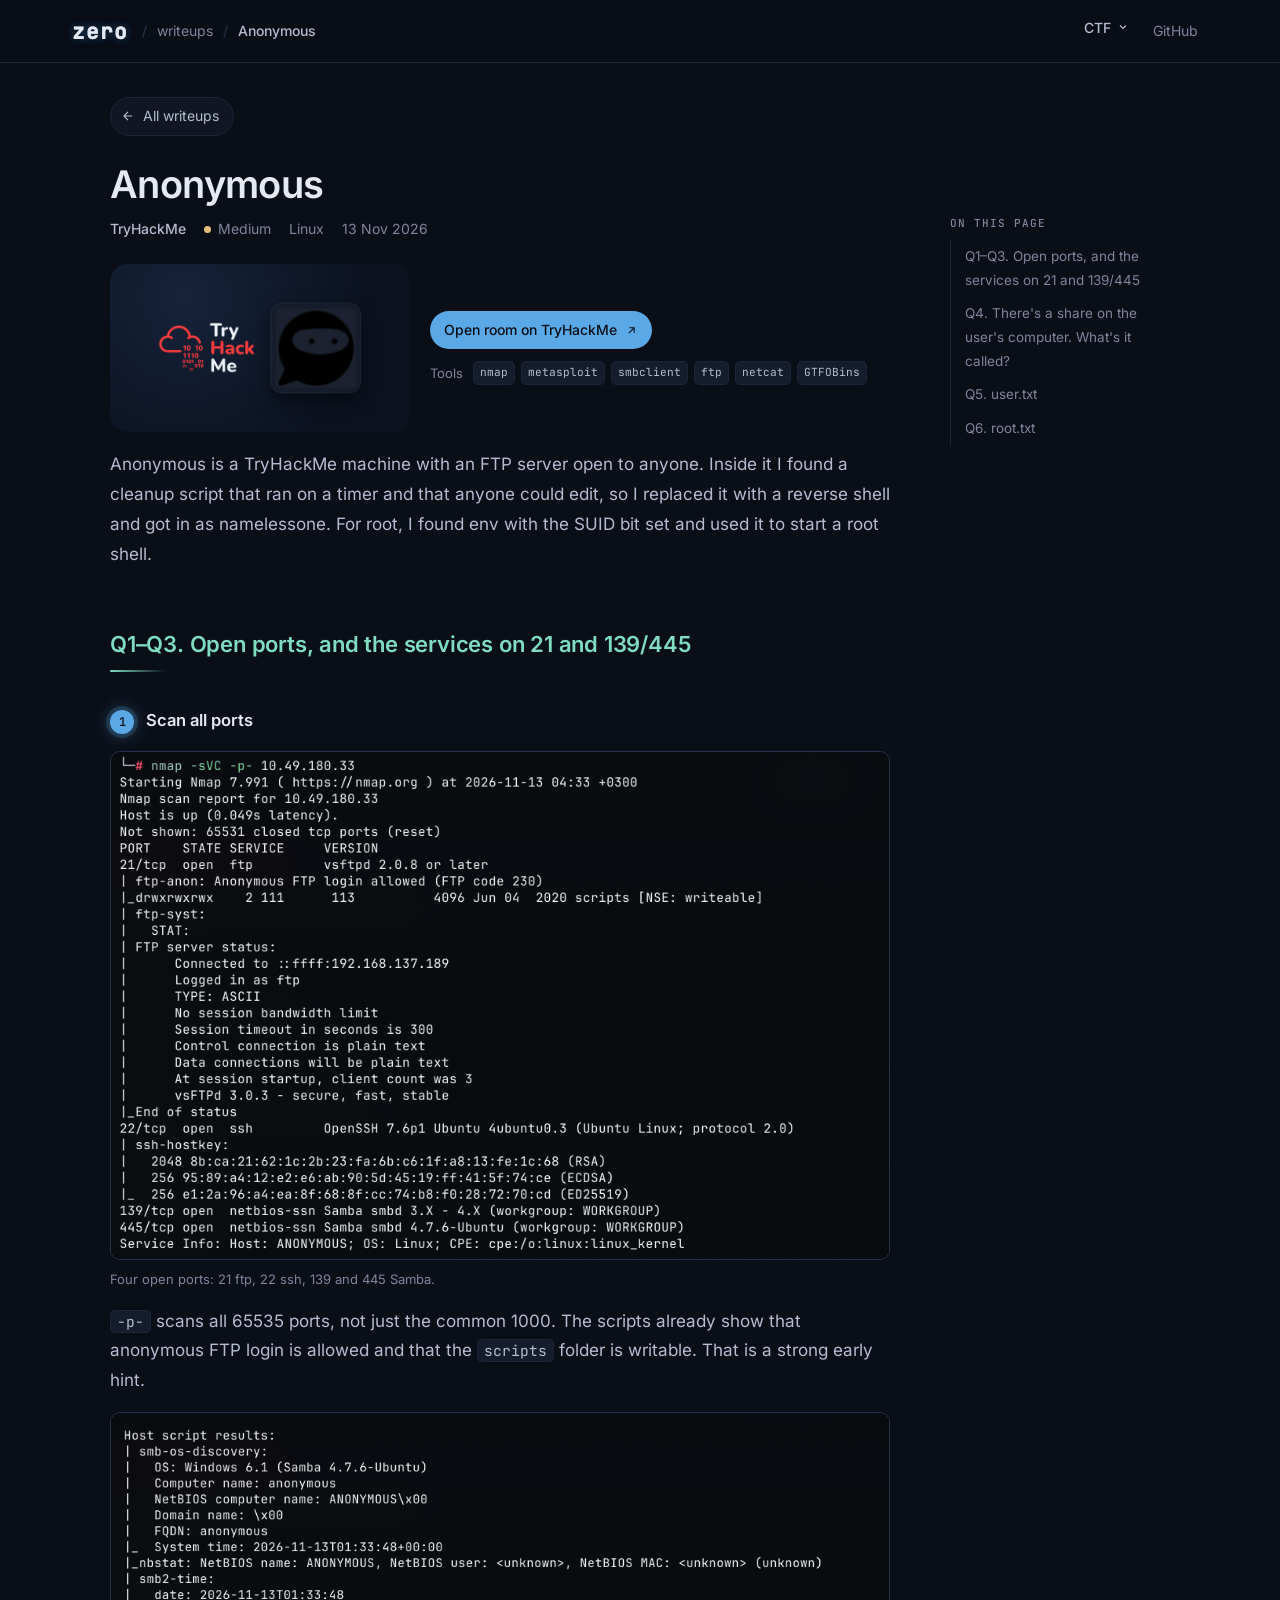
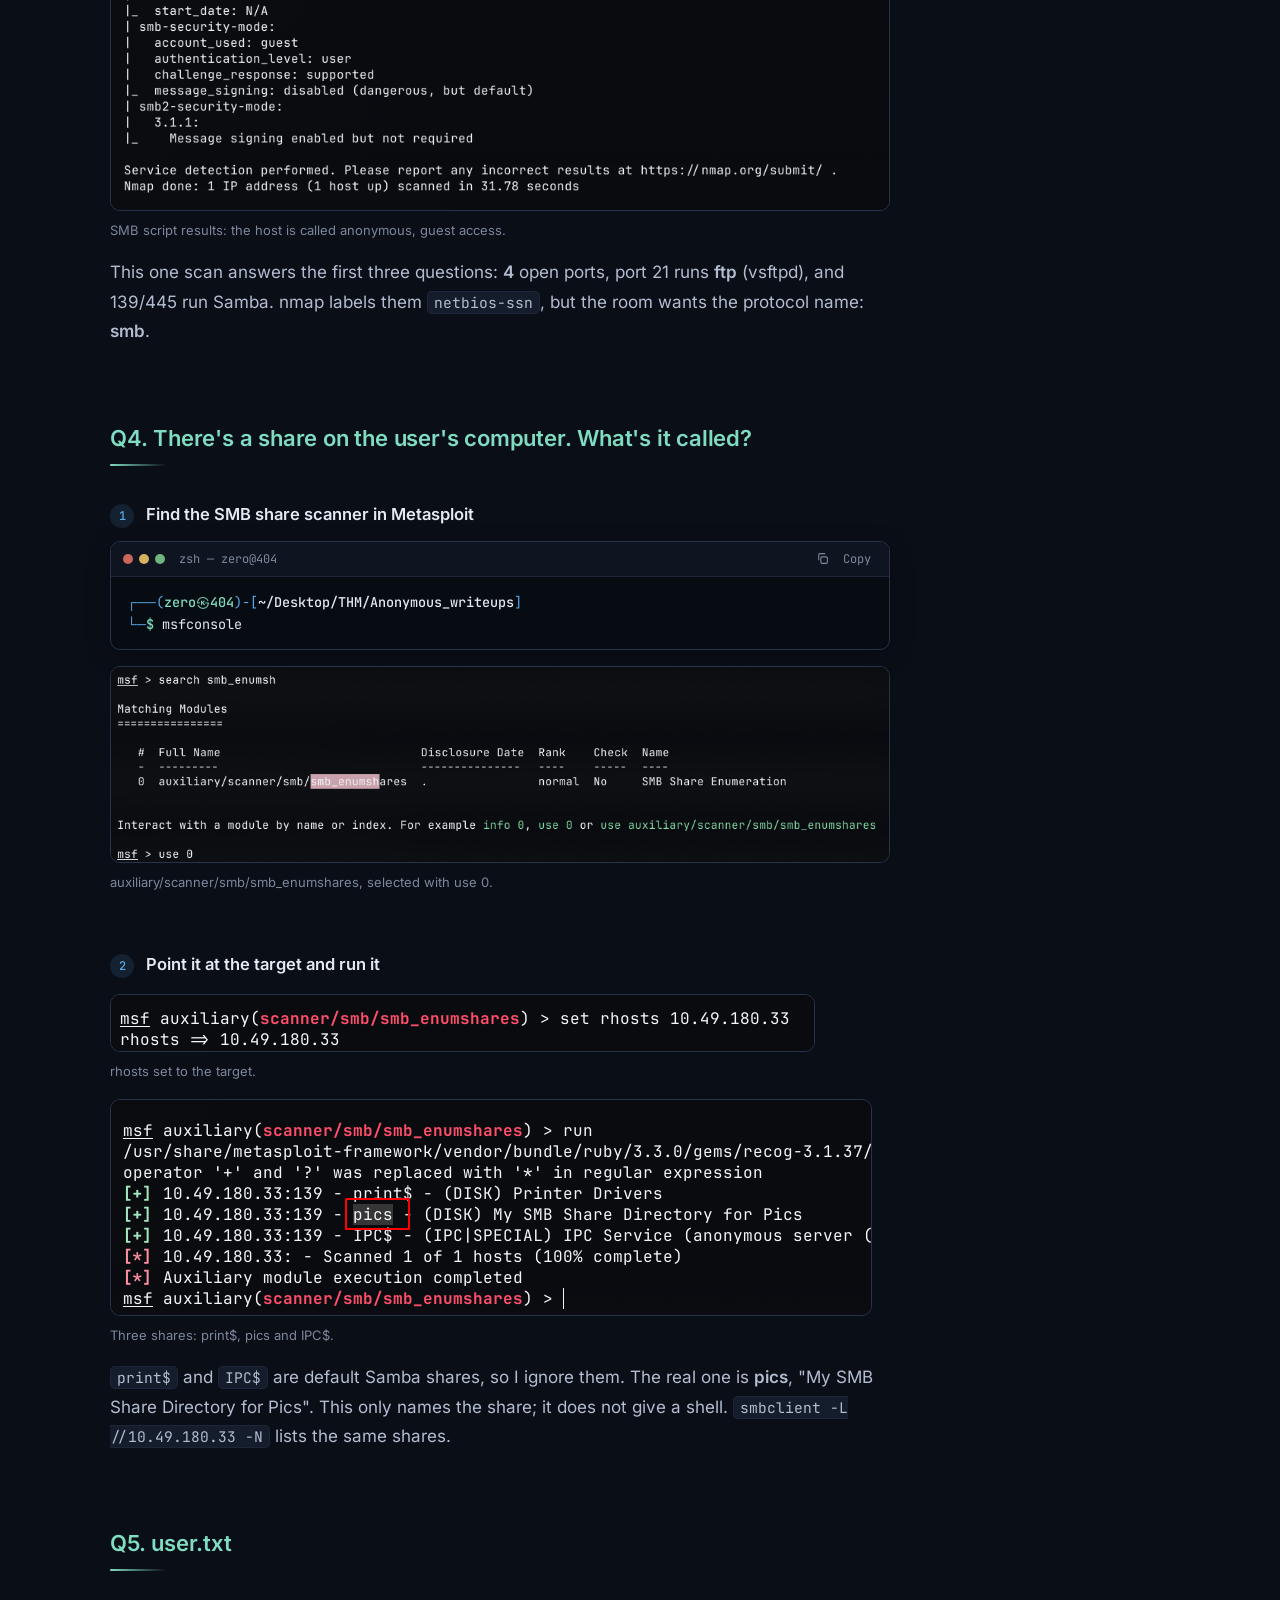
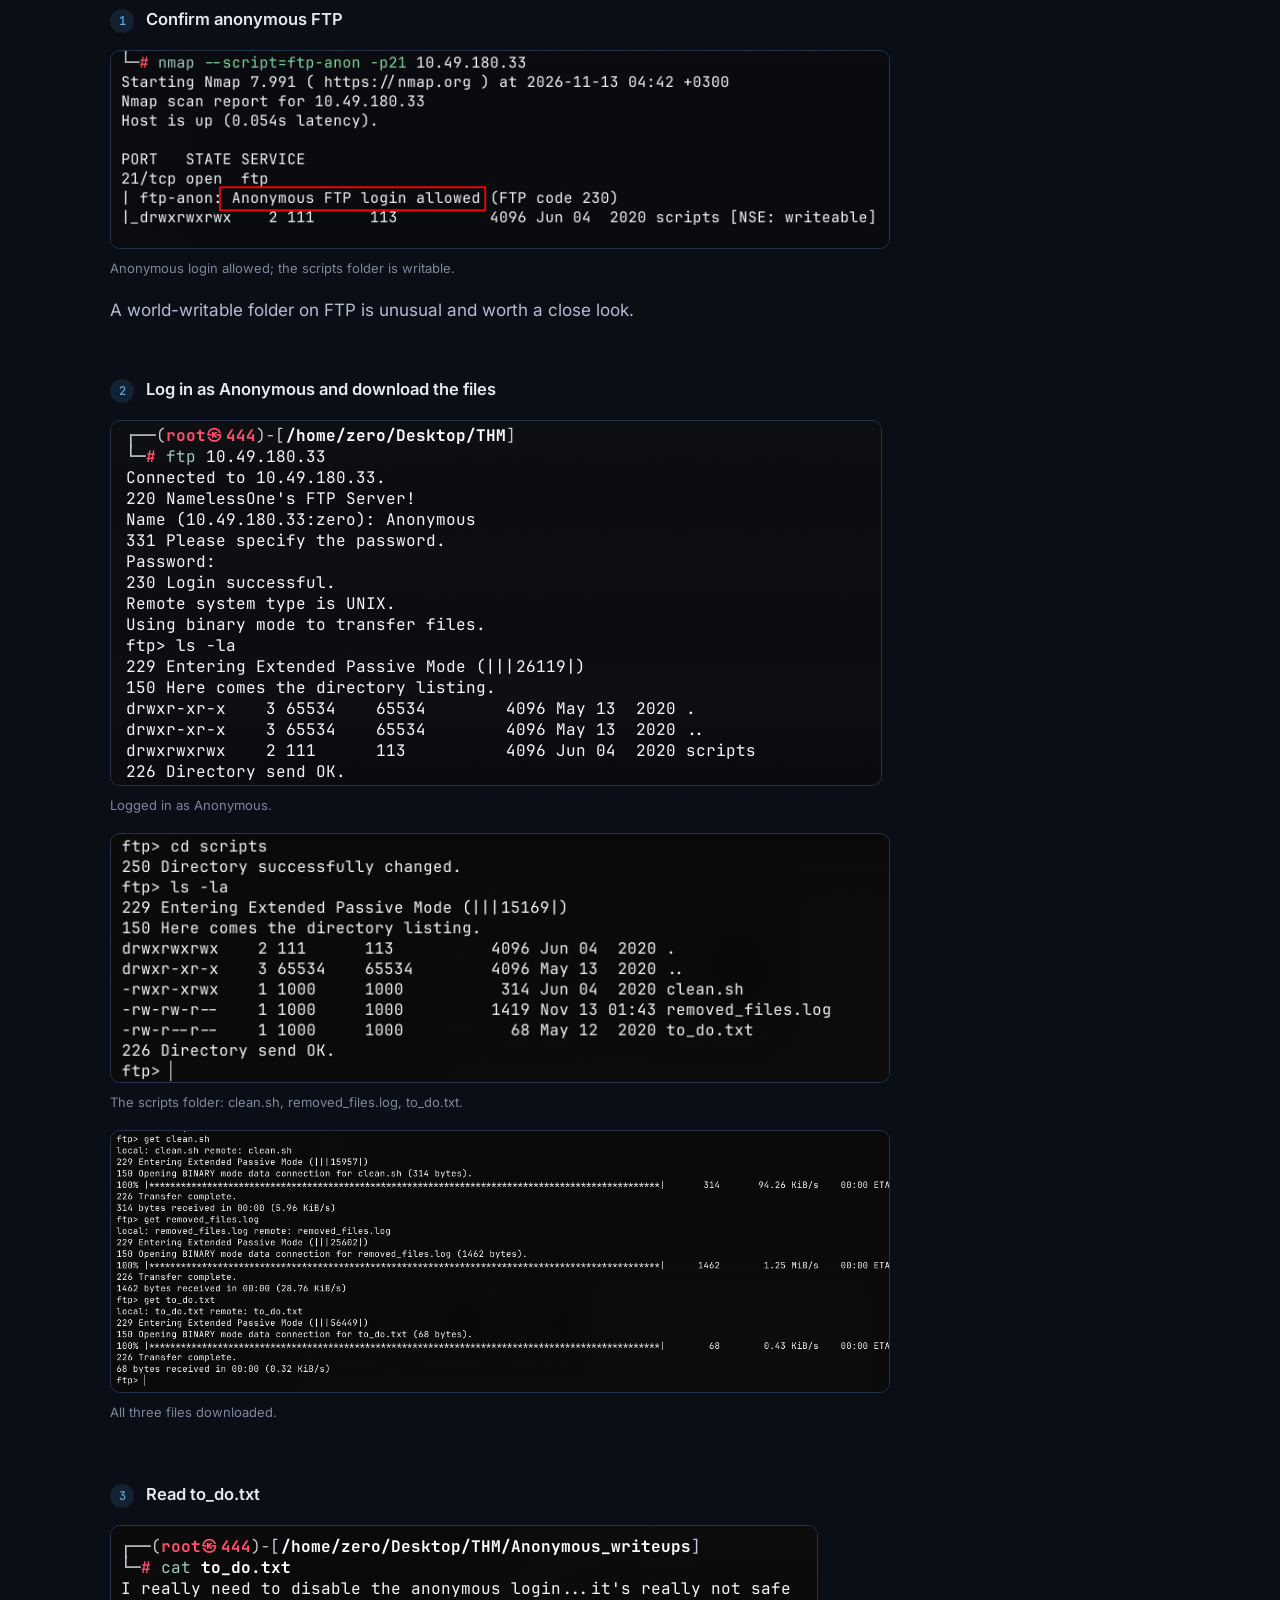
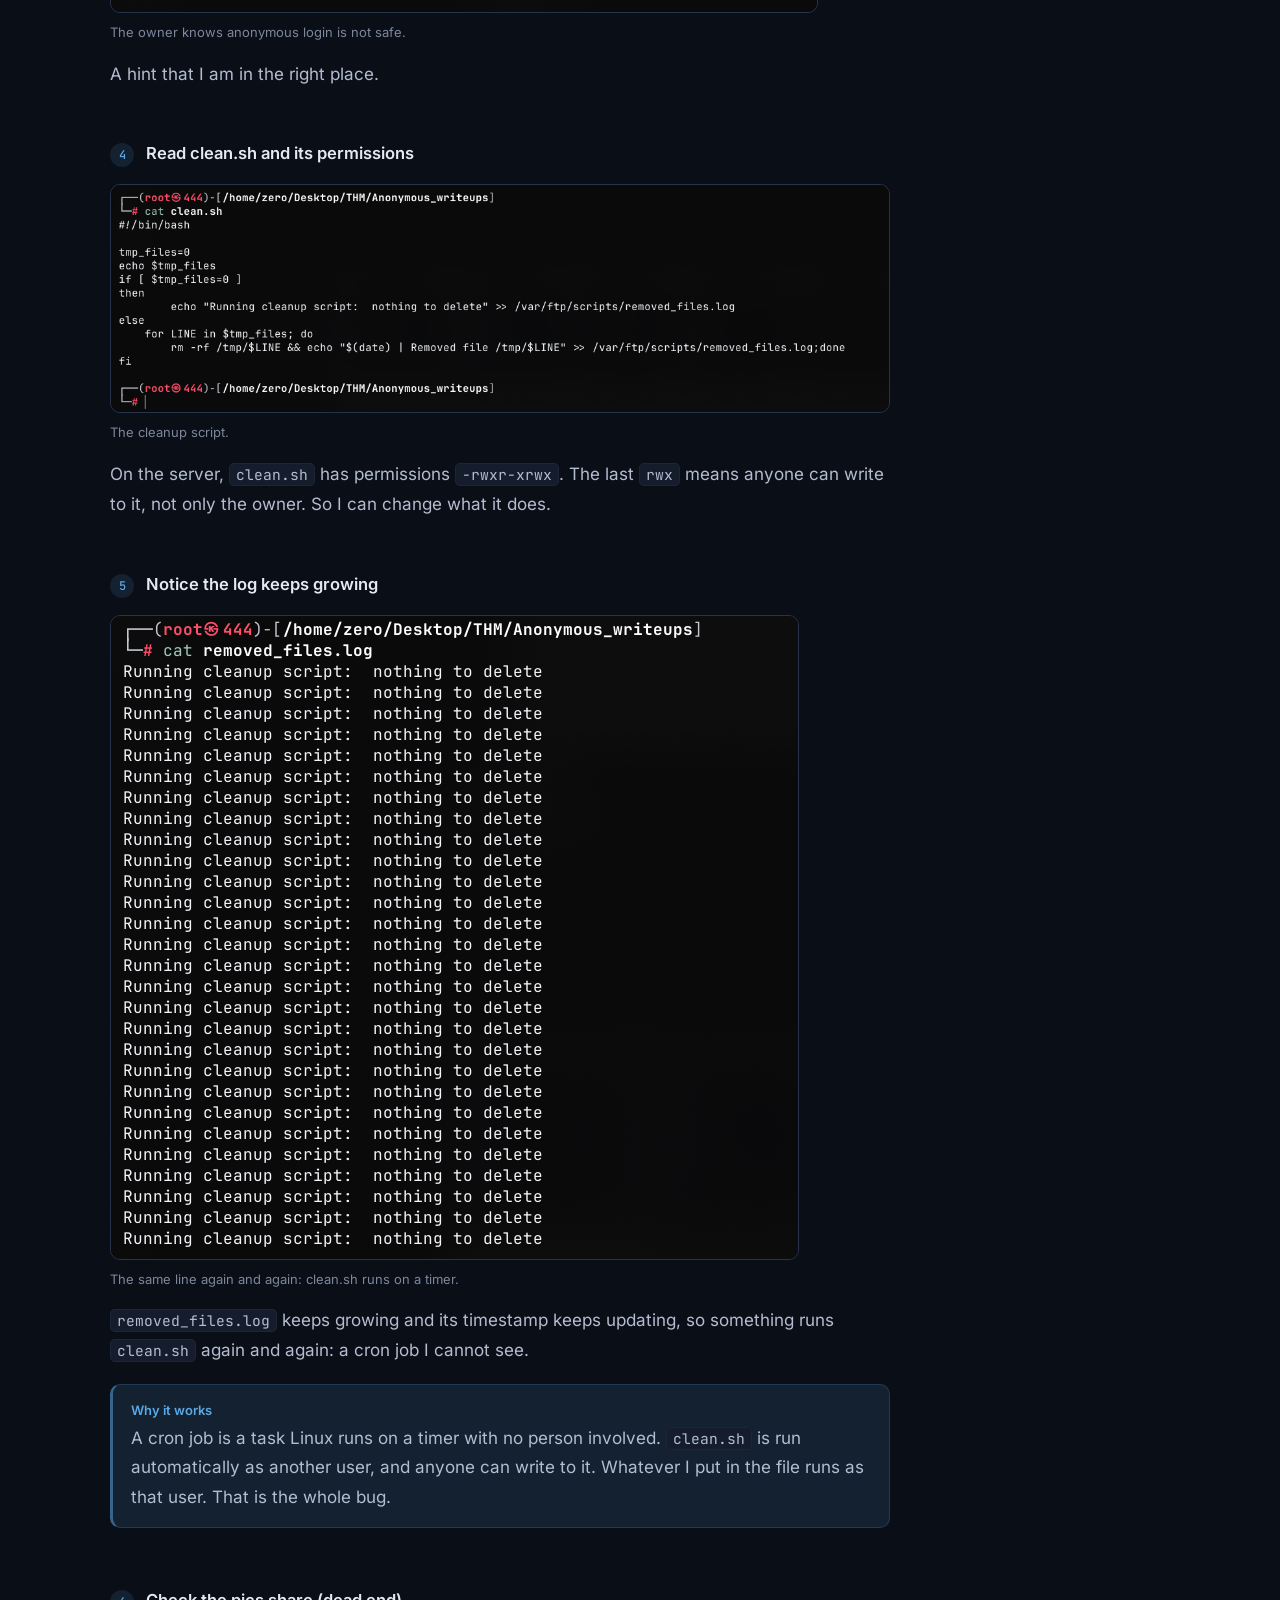
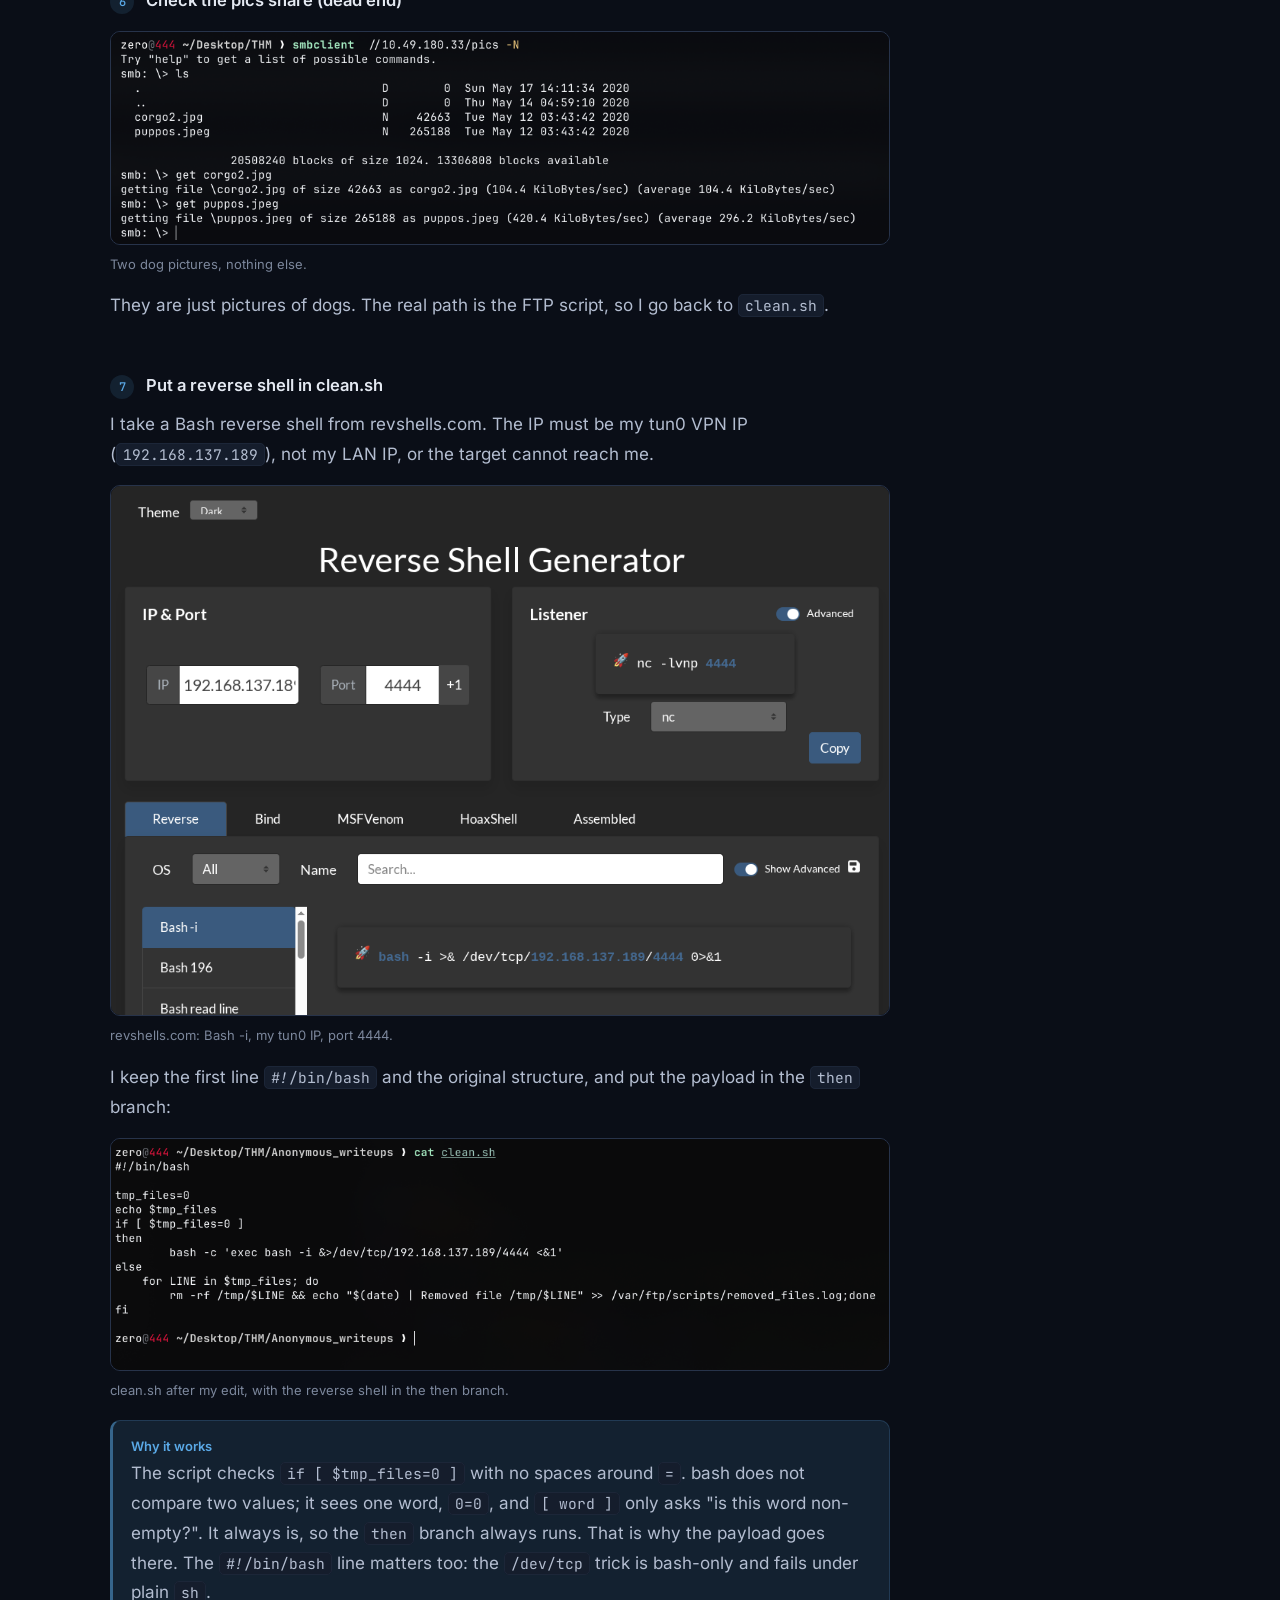
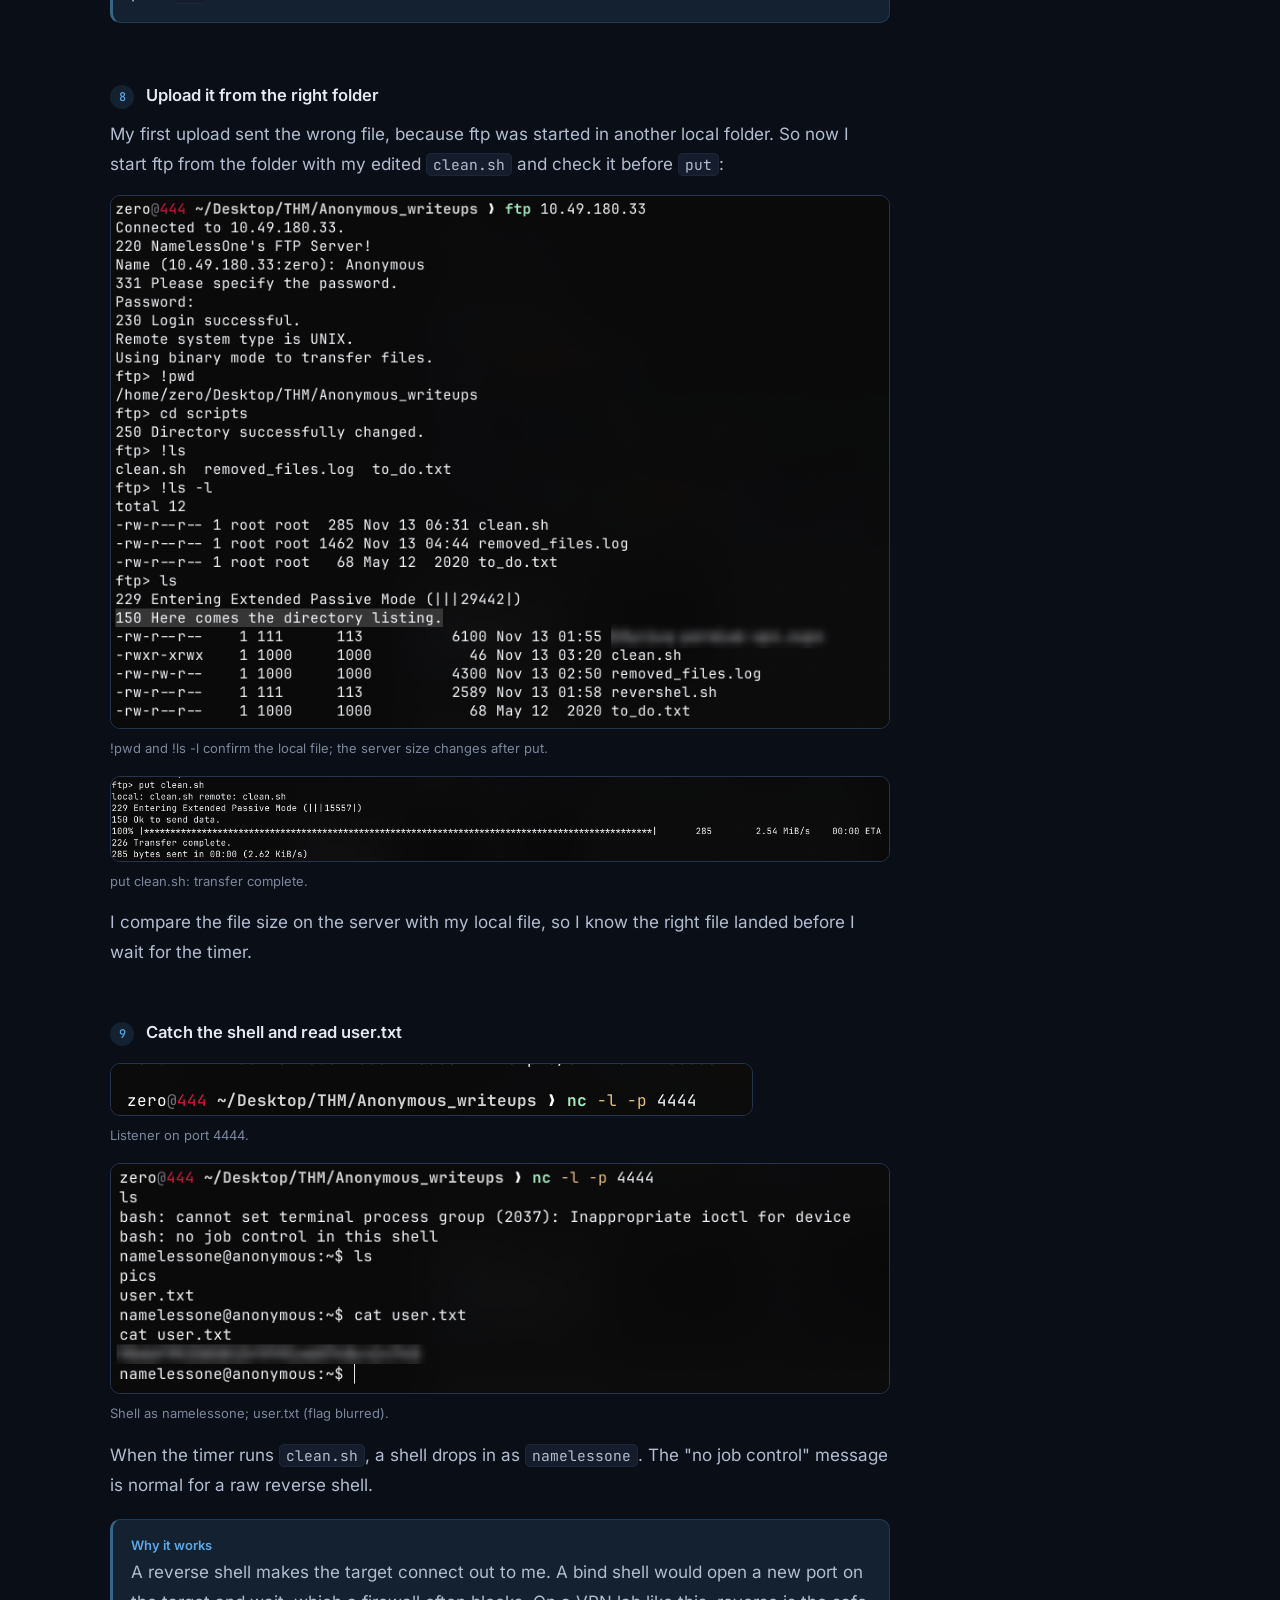
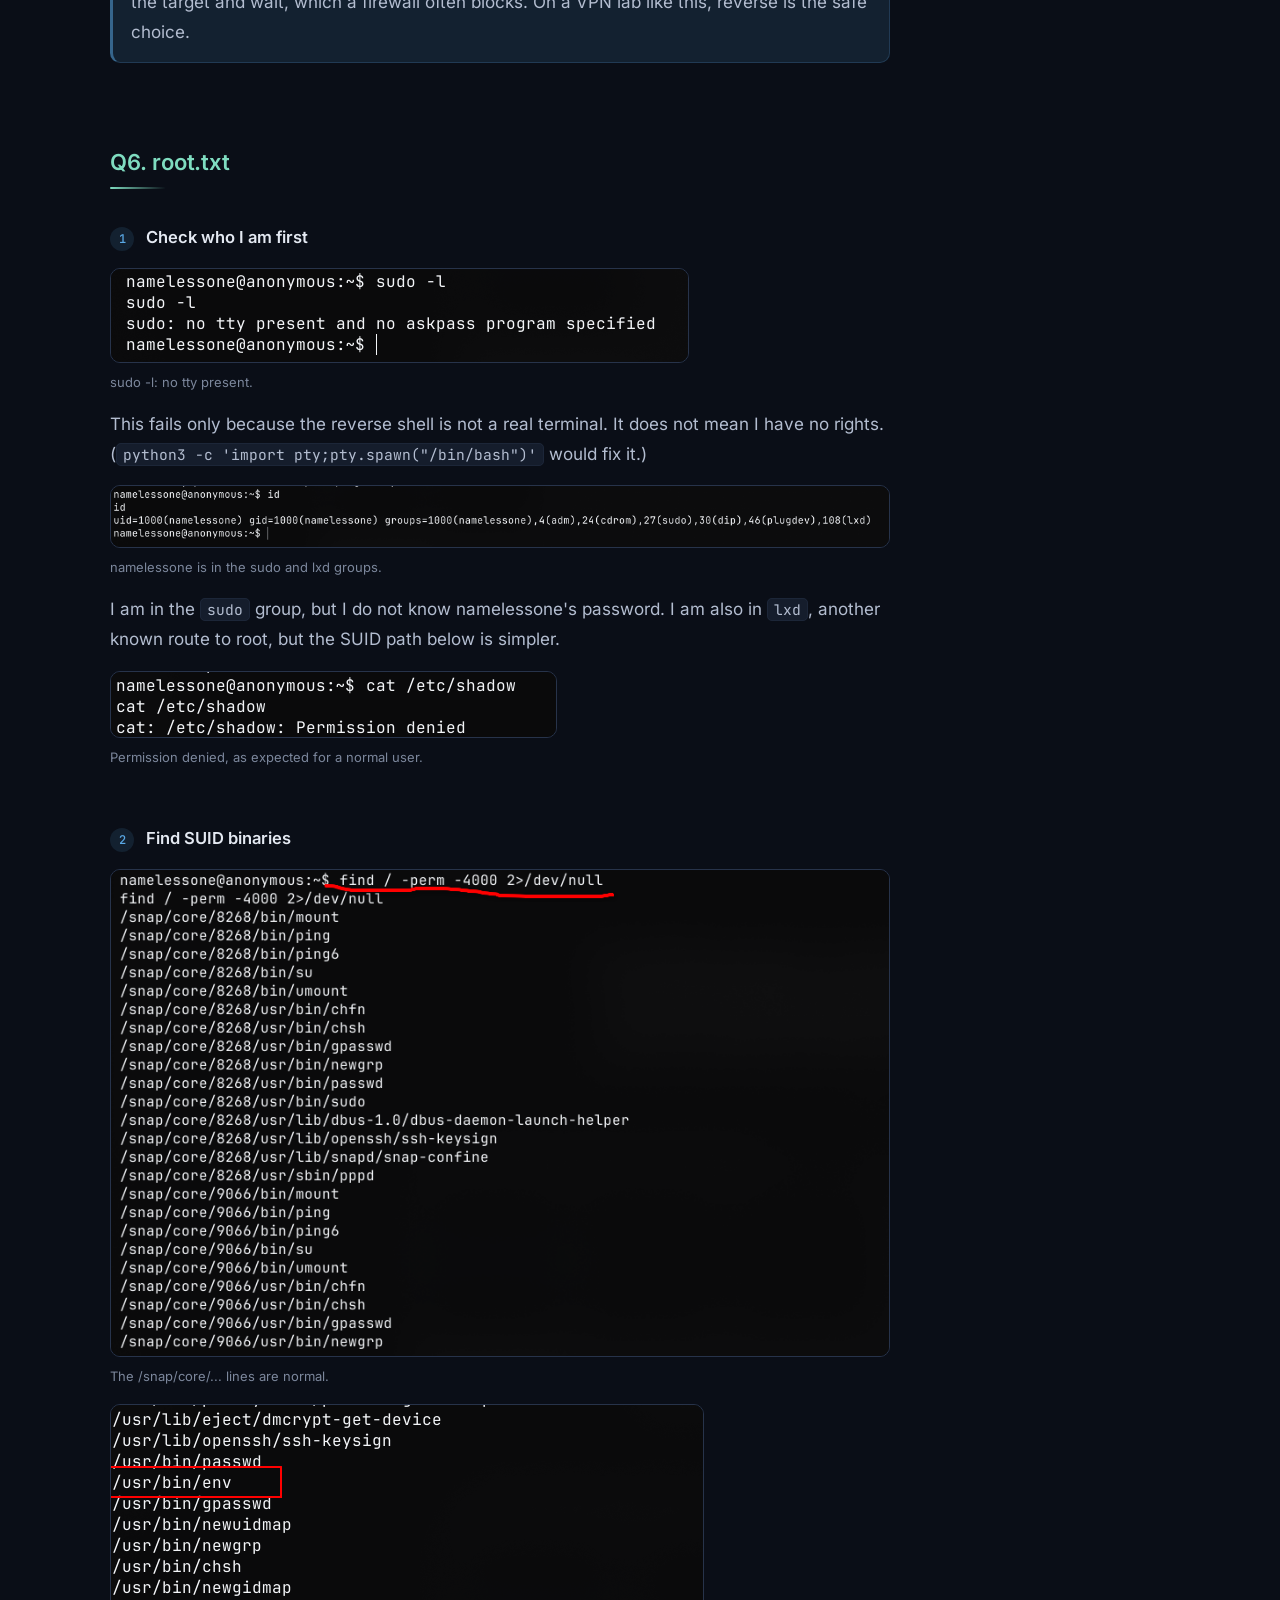
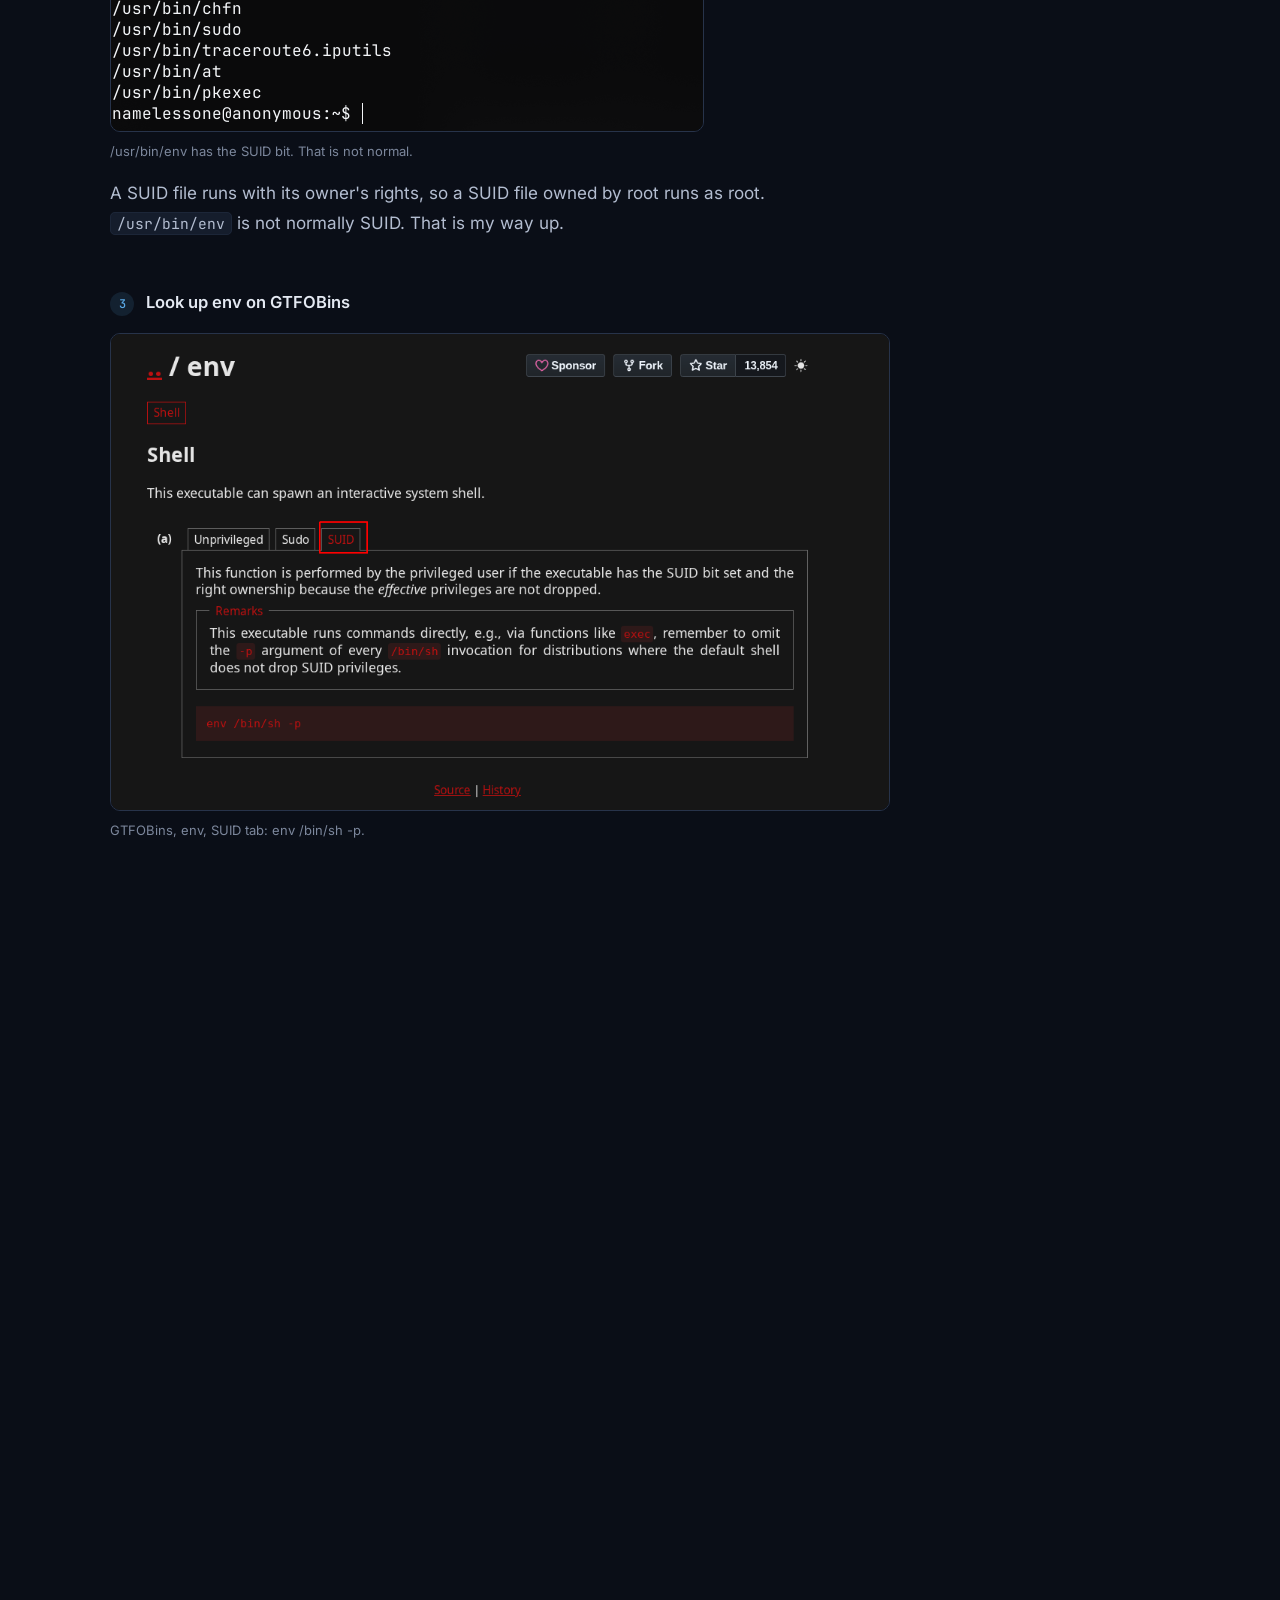
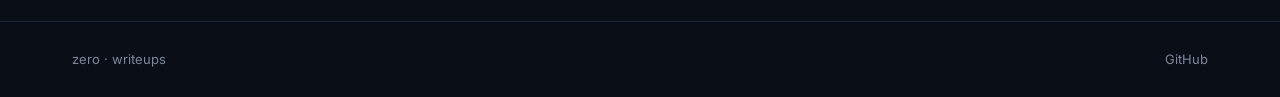
==== commit 46038503: "Constant glitch on the zero wordmark" ====
--- a/writeups/anonymous/index.html
+++ b/writeups/anonymous/index.html
@@ -18,7 +18,7 @@
 <link rel="icon" href="/assets/favicon.svg?v=a6c11342" type="image/svg+xml">
 <link rel="preload" href="/assets/fonts/inter-400.woff2" as="font" type="font/woff2" crossorigin>
 <link rel="preload" href="/assets/fonts/jetbrains-mono-400.woff2" as="font" type="font/woff2" crossorigin>
-<link rel="stylesheet" href="/assets/site.css?v=ede1af95">
+<link rel="stylesheet" href="/assets/site.css?v=932b2f3f">
 <link rel="stylesheet" href="/assets/motion.css?v=aea22246">
 <script>document.documentElement.classList.add("js")</script>
 </head>
--- a/assets/site.css
+++ b/assets/site.css
@@ -317,29 +317,19 @@
 }
 @media (max-width:820px){.item .d{order:0}}
 
-/* header wordmark: "zero" with a smooth, soft glitch */
+/* header wordmark: "zero" with a constant, smooth glitch (never stops) */
 .me{display:inline-flex;align-items:center}
-.glitch{position:relative;display:inline-block;font:700 21px/1 "JetBrains Mono";letter-spacing:1px;color:var(--text);
-  text-shadow:0 0 14px rgba(var(--acc-rgb),.22);animation:gl-breathe 7s ease-in-out infinite}
-.glitch{isolation:isolate}.glitch::before,.glitch::after{content:attr(data-text);position:absolute;inset:0;z-index:-1;pointer-events:none;opacity:0;will-change:transform,opacity,clip-path}
-.glitch::before{color:#5aa9e6;animation:gl-a 7s cubic-bezier(.4,0,.2,1) infinite}
-.glitch::after{color:#e07a6e;animation:gl-b 7s cubic-bezier(.4,0,.2,1) infinite}
-/* a soft colour split that slides in and out, then two thin slices drift for a moment */
-@keyframes gl-a{
-  0%,80%{opacity:0;transform:translateX(0);clip-path:inset(0 0 0 0)}
-  83%{opacity:.7;transform:translateX(-1.5px);clip-path:inset(0 0 0 0)}
-  86%{opacity:.85;transform:translateX(-3px);clip-path:inset(18% 0 52% 0)}
-  88%{opacity:.85;transform:translateX(2px);clip-path:inset(58% 0 12% 0)}
-  90%{opacity:.6;transform:translateX(-1px);clip-path:inset(0 0 0 0)}
-  94%,100%{opacity:0;transform:translateX(0)}}
-@keyframes gl-b{
-  0%,80%{opacity:0;transform:translateX(0);clip-path:inset(0 0 0 0)}
-  83%{opacity:.6;transform:translateX(1.5px);clip-path:inset(0 0 0 0)}
-  86%{opacity:.8;transform:translateX(3px);clip-path:inset(60% 0 14% 0)}
-  88%{opacity:.8;transform:translateX(-2px);clip-path:inset(12% 0 62% 0)}
-  90%{opacity:.5;transform:translateX(1px);clip-path:inset(0 0 0 0)}
-  94%,100%{opacity:0;transform:translateX(0)}}
-@keyframes gl-breathe{0%,80%,94%,100%{filter:none;transform:none}86%{filter:blur(.3px);transform:translateX(.5px)}88%{transform:translateX(-.5px)}}
-.me:hover .glitch,.me:hover .glitch::before,.me:hover .glitch::after{animation-duration:2.2s}
-@media (prefers-reduced-motion:reduce){.glitch,.glitch::before,.glitch::after{animation:none}}
+.glitch{position:relative;display:inline-block;isolation:isolate;font:700 21px/1 "JetBrains Mono";letter-spacing:1px;color:var(--text);text-shadow:0 0 14px rgba(var(--acc-rgb),.22)}
+.glitch::before,.glitch::after{content:attr(data-text);position:absolute;inset:0;pointer-events:none;opacity:.8}
+.glitch::before{color:#5aa9e6;z-index:-1;animation:gl-jit .8s cubic-bezier(.25,.46,.45,.94) infinite both}
+.glitch::after{color:#e07a6e;z-index:-2;animation:gl-jit .8s cubic-bezier(.25,.46,.45,.94) infinite reverse both}
+@keyframes gl-jit{
+  0%{transform:translate(0,0)}
+  20%{transform:translate(-2px,1px)}
+  40%{transform:translate(-2px,-1px)}
+  60%{transform:translate(2px,1px)}
+  80%{transform:translate(2px,-1px)}
+  100%{transform:translate(0,0)}}
+.me:hover .glitch::before,.me:hover .glitch::after{animation-duration:.35s}
+@media (prefers-reduced-motion:reduce){.glitch::before,.glitch::after{animation:none;opacity:0}}
 .me .glitch{color:var(--text)}
